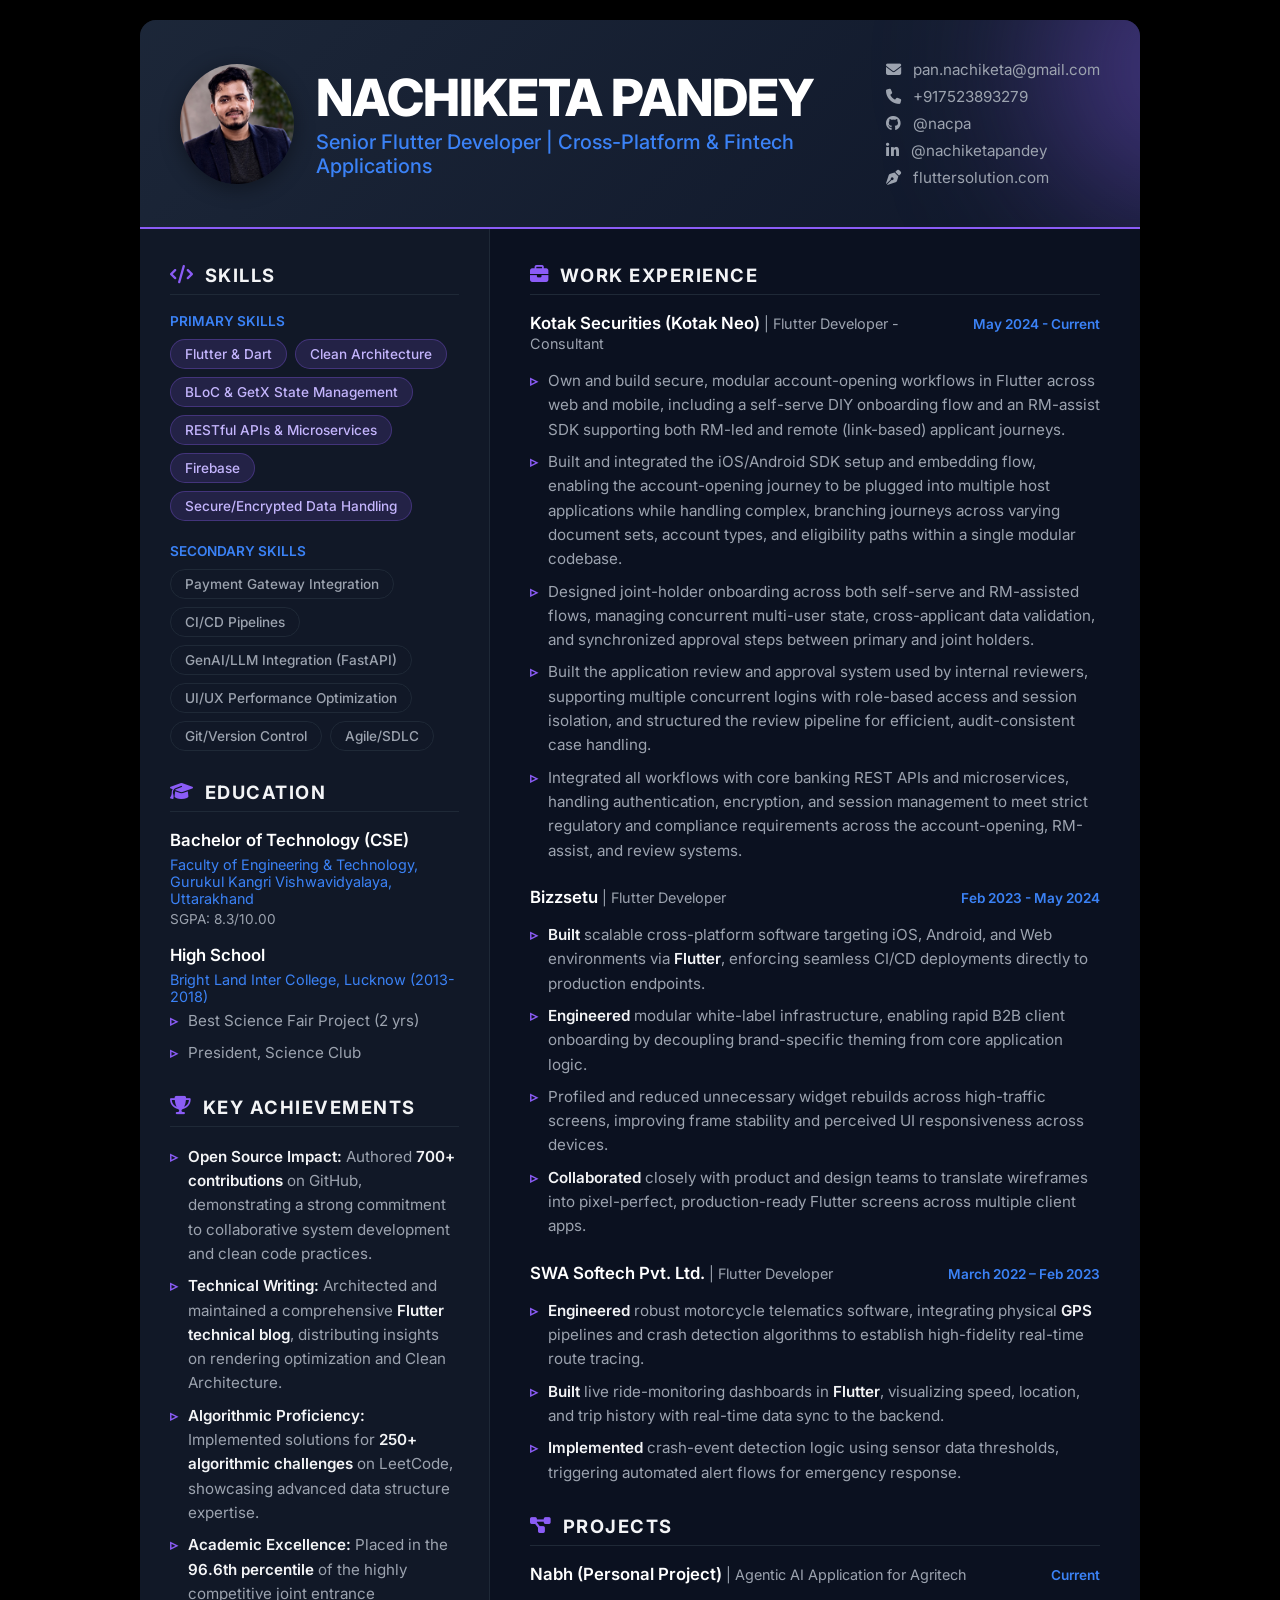
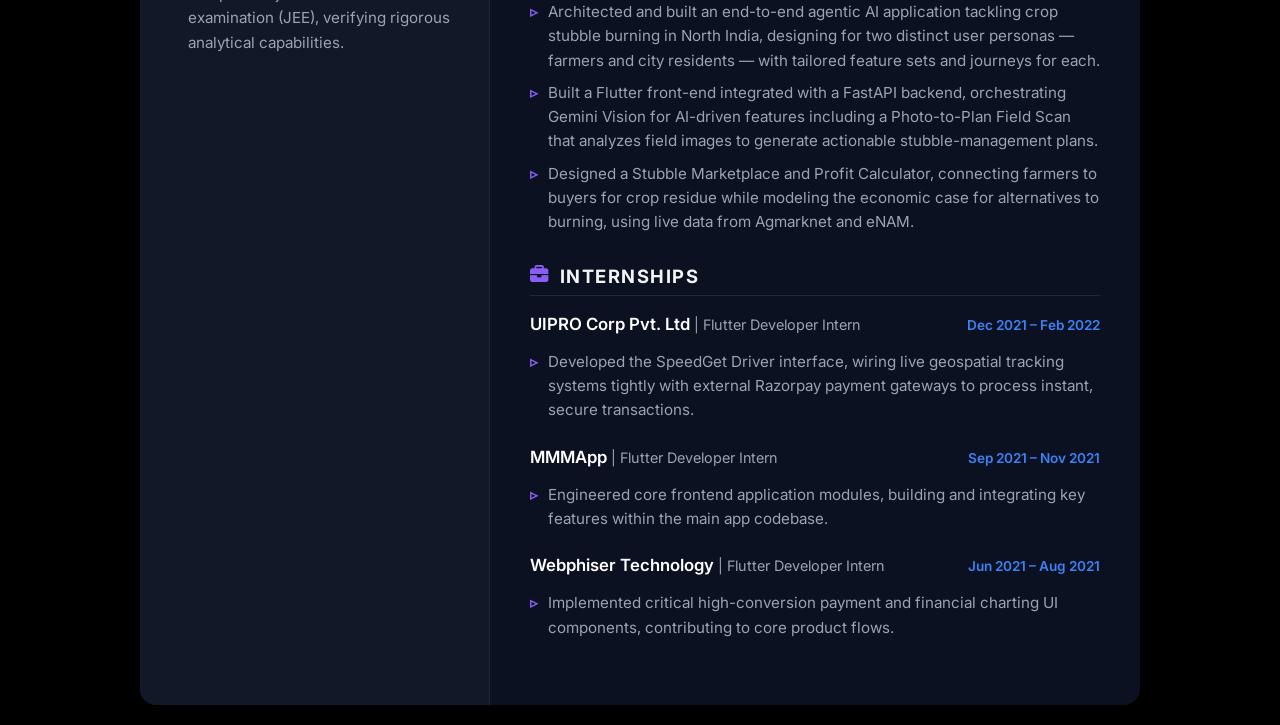
==== index.html @ b507add1 "Fix modal auto-minimize duration to full 20s" ====
<!DOCTYPE html>
<html lang="en">

<head>
    <meta charset="UTF-8" />
    <meta name="viewport" content="width=device-width, initial-scale=1.0" />
    <meta name="title" content="Nachiketa Pandey - Resume" />
    <meta name="description" content="Resume of Nachiketa Pandey, Senior Flutter Developer" />
    <meta name="keywords" content="nachiketa, nachiketa pandey, resume, flutter, senior flutter developer, cross-platform, fintech, developer" />
    <meta name="robots" content="index, follow" />
    <title>Nachiketa Pandey - Resume</title>
    <!-- Modern Fonts -->
    <link href="https://fonts.googleapis.com/css2?family=Inter:wght@300;400;500;600;700;800&display=swap"
        rel="stylesheet" />
    <link rel="stylesheet" href="https://cdnjs.cloudflare.com/ajax/libs/font-awesome/6.4.0/css/all.min.css" />
    <link href="./style.css?v=1.1" rel="stylesheet" />
</head>

<body>
    <div class="resume-container">
        <!-- Header -->
        <header>
            <div class="header-main-info">
                <img src="./profile.jpeg" alt="Nachiketa Pandey" class="profile-img" />
                <div class="header-name">
                    <h1>Nachiketa <span>Pandey</span></h1>
                    <p class="subtitle">Senior Flutter Developer | Cross-Platform & Fintech Applications</p>
                </div>
            </div>
            <div class="header-contact">
                <a href="mailto:pan.nachiketa@gmail.com"><i class="fas fa-envelope"></i> pan.nachiketa@gmail.com</a>
                <a href="callto:+917523893279"><i class="fas fa-phone"></i> +917523893279</a>
                <a href="https://github.com/nacpa" target="_blank"><i class="fab fa-github"></i> @nacpa</a>
                <a href="https://www.linkedin.com/in/nachiketapandey/" target="_blank"><i class="fab fa-linkedin-in"></i> @nachiketapandey</a>
                <a href="https://nacpa.github.io/resume/" class="print-only" target="_blank"><i class="fas fa-globe"></i> nacpa.github.io/resume</a>
                <a href="https://www.fluttersolution.com/" target="_blank"><i class="fas fa-pen-nib"></i> fluttersolution.com</a>
            </div>
        </header>

        <main>
            <!-- Summary (Print Only) -->
            <section class="summary print-only" id="summary">
                <h2>SUMMARY</h2>
                <p>Senior Flutter Developer with 4.5+ years building scalable, production-grade cross-platform applications for iOS, Android, and Web, with deep fintech domain experience across KYC/onboarding, payments, and secure account workflows. Strong in Clean Architecture, state management (BLoC/GetX), and REST/microservices integration. Additional full-stack capability with FastAPI/Python backends and LLM-powered feature development, used to independently architect and ship an end-to-end agentic AI application.</p>
            </section>

            <!-- Left Column -->
            <article class="column-left">
                <section class="skills">
                    <h2><i class="fas fa-code"></i> SKILLS</h2>
                    <div class="skill-category">
                        <h3>Primary Skills</h3>
                        <ul class="chips">
                            <li>Flutter & Dart</li>
                            <li>Clean Architecture</li>
                            <li>BLoC & GetX State Management</li>
                            <li>RESTful APIs & Microservices</li>
                            <li>Firebase</li>
                            <li>Secure/Encrypted Data Handling</li>
                        </ul>
                    </div>
                    <div class="skill-category">
                        <h3>Secondary Skills</h3>
                        <ul class="chips soft-chips">
                            <li>Payment Gateway Integration</li>
                            <li>CI/CD Pipelines</li>
                            <li>GenAI/LLM Integration (FastAPI)</li>
                            <li>UI/UX Performance Optimization</li>
                            <li>Git/Version Control</li>
                            <li>Agile/SDLC</li>
                        </ul>
                    </div>
                </section>

                <section class="education">
                    <h2><i class="fas fa-graduation-cap"></i> EDUCATION</h2>
                    <div class="edu-item">
                        <h3>Bachelor of Technology (CSE)</h3>
                        <p class="institute">Faculty of Engineering & Technology, Gurukul Kangri Vishwavidyalaya, Uttarakhand</p>
                        <p class="stats">SGPA: 8.3/10.00</p>
                    </div>
                    <div class="edu-item">
                        <h3>High School</h3>
                        <p class="institute">Bright Land Inter College, Lucknow (2013-2018)</p>
                        <ul class="bullet-list">
                            <li>Best Science Fair Project (2 yrs)</li>
                            <li>President, Science Club</li>
                        </ul>
                    </div>
                </section>

                <section class="achievements">
                    <h2><i class="fas fa-trophy"></i> KEY ACHIEVEMENTS</h2>
                    <ul class="bullet-list">
                        <li><b>Open Source Impact:</b> Authored <b>700+ contributions</b> on GitHub, demonstrating a strong commitment to collaborative system development and clean code practices.</li>
                        <li><b>Technical Writing:</b> Architected and maintained a comprehensive <b>Flutter technical blog</b>, distributing insights on rendering optimization and Clean Architecture.</li>
                        <li><b>Algorithmic Proficiency:</b> Implemented solutions for <b>250+ algorithmic challenges</b> on LeetCode, showcasing advanced data structure expertise.</li>
                        <li><b>Academic Excellence:</b> Placed in the <b>96.6th percentile</b> of the highly competitive joint entrance examination (JEE), verifying rigorous analytical capabilities.</li>
                    </ul>
                </section>
            </article>

            <!-- Right Column -->
            <article class="column-right">
                <section class="experience" id="work-experience">
                    <h2><i class="fas fa-briefcase"></i> WORK EXPERIENCE</h2>

                    <div class="job-item">
                        <div class="job-header">
                            <h3>Kotak Securities (Kotak Neo) <span>| Flutter Developer - Consultant</span></h3>
                            <span class="job-date">May 2024 - Current</span>
                        </div>
                        <ul class="bullet-list">
                            <li>Own and build secure, modular account-opening workflows in Flutter across web and mobile, including a self-serve DIY onboarding flow and an RM-assist SDK supporting both RM-led and remote (link-based) applicant journeys.</li>
                            <li>Built and integrated the iOS/Android SDK setup and embedding flow, enabling the account-opening journey to be plugged into multiple host applications while handling complex, branching journeys across varying document sets, account types, and eligibility paths within a single modular codebase.</li>
                            <li>Designed joint-holder onboarding across both self-serve and RM-assisted flows, managing concurrent multi-user state, cross-applicant data validation, and synchronized approval steps between primary and joint holders.</li>
                            <li>Built the application review and approval system used by internal reviewers, supporting multiple concurrent logins with role-based access and session isolation, and structured the review pipeline for efficient, audit-consistent case handling.</li>
                            <li>Integrated all workflows with core banking REST APIs and microservices, handling authentication, encryption, and session management to meet strict regulatory and compliance requirements across the account-opening, RM-assist, and review systems.</li>
                        </ul>
                    </div>

                    <div class="job-item">
                        <div class="job-header">
                            <h3>Bizzsetu <span>| Flutter Developer</span></h3>
                            <span class="job-date">Feb 2023 - May 2024</span>
                        </div>
                        <ul class="bullet-list">
                            <li><b>Built</b> scalable cross-platform software targeting iOS, Android, and Web environments via <b>Flutter</b>, enforcing seamless CI/CD deployments directly to production endpoints.</li>
                            <li><b>Engineered</b> modular white-label infrastructure, enabling rapid B2B client onboarding by decoupling brand-specific theming from core application logic.</li>
                            <li>Profiled and reduced unnecessary widget rebuilds across high-traffic screens, improving frame stability and perceived UI responsiveness across devices.</li>
                            <li><b>Collaborated</b> closely with product and design teams to translate wireframes into pixel-perfect, production-ready Flutter screens across multiple client apps.</li>
                        </ul>
                    </div>

                    <div class="job-item">
                        <div class="job-header">
                            <h3>SWA Softech Pvt. Ltd. <span>| Flutter Developer</span></h3>
                            <span class="job-date">March 2022 – Feb 2023</span>
                        </div>
                        <ul class="bullet-list">
                            <li><b>Engineered</b> robust motorcycle telematics software, integrating physical <b>GPS</b> pipelines and crash detection algorithms to establish high-fidelity real-time route tracing.</li>
                            <li><b>Built</b> live ride-monitoring dashboards in <b>Flutter</b>, visualizing speed, location, and trip history with real-time data sync to the backend.</li>
                            <li><b>Implemented</b> crash-event detection logic using sensor data thresholds, triggering automated alert flows for emergency response.</li>
                        </ul>
                    </div>
                </section>

                <section class="experience" id="projects">
                    <h2><i class="fas fa-project-diagram"></i> PROJECTS</h2>
                    <div class="job-item">
                        <div class="job-header">
                            <h3>Nabh (Personal Project) <span>| Agentic AI Application for Agritech</span></h3>
                            <span class="job-date">Current</span>
                        </div>
                        <ul class="bullet-list">
                            <li>Architected and built an end-to-end agentic AI application tackling crop stubble burning in North India, designing for two distinct user personas — farmers and city residents — with tailored feature sets and journeys for each.</li>
                            <li>Built a Flutter front-end integrated with a FastAPI backend, orchestrating Gemini Vision for AI-driven features including a Photo-to-Plan Field Scan that analyzes field images to generate actionable stubble-management plans.</li>
                            <li>Designed a Stubble Marketplace and Profit Calculator, connecting farmers to buyers for crop residue while modeling the economic case for alternatives to burning, using live data from Agmarknet and eNAM.</li>
                        </ul>
                    </div>
                </section>

                <section class="experience" id="internship">
                    <h2><i class="fas fa-briefcase"></i> INTERNSHIPS</h2>

                    <div class="job-item">
                        <div class="job-header">
                            <h3>UIPRO Corp Pvt. Ltd <span>| Flutter Developer Intern</span></h3>
                            <span class="job-date">Dec 2021 – Feb 2022</span>
                        </div>
                        <ul class="bullet-list">
                            <li>Developed the SpeedGet Driver interface, wiring live geospatial tracking systems tightly with external Razorpay payment gateways to process instant, secure transactions.</li>
                        </ul>
                    </div>

                    <div class="job-item">
                        <div class="job-header">
                            <h3>MMMApp <span>| Flutter Developer Intern</span></h3>
                            <span class="job-date">Sep 2021 – Nov 2021</span>
                        </div>
                        <ul class="bullet-list">
                            <li>Engineered core frontend application modules, building and integrating key features within the main app codebase.</li>
                        </ul>
                    </div>

                    <div class="job-item">
                        <div class="job-header">
                            <h3>Webphiser Technology <span>| Flutter Developer Intern</span></h3>
                            <span class="job-date">Jun 2021 – Aug 2021</span>
                        </div>
                        <ul class="bullet-list">
                            <li>Implemented critical high-conversion payment and financial charting UI components, contributing to core product flows.</li>
                        </ul>
                    </div>

                </section>
            </article>
        </main>
    <!-- Draggable Floating Action Widget -->
    <div class="fab-container print-only-hide" id="fabContainer">
        <div class="fab-header" id="fabHeader" title="Drag to move">
            <i class="fas fa-grip-vertical"></i>
            <span>Quick Contact & Actions</span>
            <button class="fab-toggle" id="fabToggle" aria-label="Toggle actions"><i class="fas fa-chevron-down"></i></button>
        </div>
        <div class="fab-options" id="fabOptions">
            <a href="javascript:window.print()" class="fab-btn" title="Download / Export PDF">
                <i class="fas fa-download"></i><span>Export PDF</span>
            </a>
            <a href="mailto:pan.nachiketa@gmail.com" class="fab-btn" title="Email">
                <i class="fas fa-envelope"></i><span>Email</span>
            </a>
            <a href="callto:+917523893279" class="fab-btn" title="Call">
                <i class="fas fa-phone"></i><span>Call</span>
            </a>
            <a href="https://www.linkedin.com/in/nachiketapandey/" target="_blank" class="fab-btn" title="LinkedIn">
                <i class="fab fa-linkedin-in"></i><span>LinkedIn</span>
            </a>
            <a href="https://www.fluttersolution.com/" target="_blank" class="fab-btn" title="Blog Site">
                <i class="fas fa-pen-nib"></i><span>Blog</span>
            </a>
        </div>
    </div>

    <!-- Exclusive Hire Deal Banner Modal -->
    <div class="hire-modal-overlay print-only-hide" id="hireModalOverlay">
        <div class="hire-modal-card">
            <button class="hire-modal-close" id="hireModalClose" aria-label="Close deal">&times;</button>
            <div class="hire-badge"><i class="fas fa-bolt"></i> EXCLUSIVE TALENT OFFER</div>
            <h2>Limited-Time Opportunity</h2>
            <p class="hire-subtitle">Looking for a Senior Flutter & Fintech Developer with 4.5+ years of proven delivery experience?</p>
            <div class="hire-highlights">
                <div class="highlight-item"><i class="fas fa-check-circle"></i> Complete End-to-End Ownership</div>
                <div class="highlight-item"><i class="fas fa-check-circle"></i> Clean Architecture & BLoC/GetX</div>
                <div class="highlight-item"><i class="fas fa-check-circle"></i> Full-Stack FastAPI & GenAI Capability</div>
            </div>
            <div class="hire-actions">
                <a href="mailto:pan.nachiketa@gmail.com?subject=Exclusive%20Role%20Discussion" class="hire-btn-primary"><i class="fas fa-paper-plane"></i> Schedule Discussion</a>
                <a href="callto:+917523893279" class="hire-btn-secondary"><i class="fas fa-phone-alt"></i> Direct Call</a>
            </div>
            <div class="hire-timer-bar" id="hireTimerBar">
                <span>Offer banner closing in <strong id="hireTimerCount">20</strong>s</span>
                <div class="timer-progress-track">
                    <div class="timer-progress-fill" id="timerProgressFill"></div>
                </div>
            </div>
        </div>
    </div>

    <!-- Top Left Minimized Pill Trigger -->
    <button class="hire-pill-trigger print-only-hide" id="hirePillTrigger">
        <i class="fas fa-bolt"></i>
        <span>Exclusive Offer</span>
    </button>

    <script>
        const fabContainer = document.getElementById('fabContainer');
        const fabHeader = document.getElementById('fabHeader');
        const fabToggle = document.getElementById('fabToggle');
        const fabOptions = document.getElementById('fabOptions');

        const hireModalOverlay = document.getElementById('hireModalOverlay');
        const hireModalClose = document.getElementById('hireModalClose');
        const hireTimerCount = document.getElementById('hireTimerCount');
        const timerProgressFill = document.getElementById('timerProgressFill');
        const hireTimerBar = document.getElementById('hireTimerBar');
        const hirePillTrigger = document.getElementById('hirePillTrigger');

        let isTimerFinished = false;

        // 1. Show FAB popup after 3 seconds delay
        window.addEventListener('DOMContentLoaded', () => {
            setTimeout(() => {
                if (fabContainer) {
                    fabContainer.classList.add('visible');
                }
            }, 3000);

            // 2. Show Exclusive Hire Deal Banner after 10 seconds delay
            setTimeout(() => {
                if (hireModalOverlay) {
                    hireModalOverlay.classList.add('visible');

                    // Start 20-second countdown & progress bar fill
                    let remainingSeconds = 20;
                    if (timerProgressFill) {
                        timerProgressFill.style.transition = 'width 20s linear';
                        timerProgressFill.style.width = '0%';
                    }

                    const countdownInterval = setInterval(() => {
                        remainingSeconds -= 1;
                        if (hireTimerCount && remainingSeconds >= 0) {
                            hireTimerCount.textContent = remainingSeconds;
                        }
                    }, 1000);

                    // Auto minimize after 20 seconds
                    setTimeout(() => {
                        clearInterval(countdownInterval);
                        minimizeHireModal();
                    }, 20000);
                }
            }, 10000);
        });

        function minimizeHireModal() {
            isTimerFinished = true;
            if (hireModalOverlay) {
                hireModalOverlay.classList.remove('visible');
            }
            if (hirePillTrigger) {
                hirePillTrigger.classList.add('visible');
            }
        }

        function reopenHireModal() {
            if (hireModalOverlay) {
                // Hide timer bar when reopened
                if (isTimerFinished && hireTimerBar) {
                    hireTimerBar.style.display = 'none';
                }
                hireModalOverlay.classList.add('visible');
            }
        }

        if (hireModalClose) {
            hireModalClose.addEventListener('click', minimizeHireModal);
        }

        if (hirePillTrigger) {
            hirePillTrigger.addEventListener('click', reopenHireModal);
        }

        // Toggle visibility menu
        if (fabToggle && fabOptions) {
            fabToggle.addEventListener('click', (e) => {
                e.stopPropagation();
                fabOptions.classList.toggle('collapsed');
                fabToggle.classList.toggle('collapsed');
            });
        }

        // Drag and Drop functionality
        if (fabContainer && fabHeader) {
            let isDragging = false;
            let currentX, currentY, initialX, initialY;
            let xOffset = 0, yOffset = 0;

            fabHeader.addEventListener('mousedown', dragStart);
            document.addEventListener('mousemove', drag);
            document.addEventListener('mouseup', dragEnd);

            fabHeader.addEventListener('touchstart', dragStart, { passive: false });
            document.addEventListener('touchmove', drag, { passive: false });
            document.addEventListener('touchend', dragEnd);

            function dragStart(e) {
                if (e.type === 'touchstart') {
                    initialX = e.touches[0].clientX - xOffset;
                    initialY = e.touches[0].clientY - yOffset;
                } else {
                    initialX = e.clientX - xOffset;
                    initialY = e.clientY - yOffset;
                }
                if (e.target === fabHeader || fabHeader.contains(e.target)) {
                    isDragging = true;
                }
            }

            function drag(e) {
                if (isDragging) {
                    e.preventDefault();
                    if (e.type === 'touchmove') {
                        currentX = e.touches[0].clientX - initialX;
                        currentY = e.touches[0].clientY - initialY;
                    } else {
                        currentX = e.clientX - initialX;
                        currentY = e.clientY - initialY;
                    }
                    xOffset = currentX;
                    yOffset = currentY;
                    setTranslate(currentX, currentY, fabContainer);
                }
            }

            function setTranslate(xPos, yPos, el) {
                el.style.transform = `translate3d(${xPos}px, ${yPos}px, 0)`;
            }

            function dragEnd() {
                initialX = currentX;
                initialY = currentY;
                isDragging = false;
            }
        }
    </script>
</body>

</html>
---- style.css ----
@import url('https://fonts.googleapis.com/css2?family=Inter:wght@300;400;500;600;700&display=swap');

:root {
  --bg-color: #0b1120;
  --panel-bg: #111827;
  --text-main: #f3f4f6;
  --text-muted: #9ca3af;
  --accent: #8b5cf6;
  --accent-glow: rgba(139, 92, 246, 0.4);
  --accent-secondary: #3b82f6;
  --border-color: #1f2937;
}

* {
  box-sizing: border-box;
  margin: 0;
  padding: 0;
}

body {
  font-family: 'Inter', sans-serif;
  background-color: #000;
  color: var(--text-main);
  display: flex;
  justify-content: center;
  padding: 20px;
  min-height: 100vh;
}

.resume-container {
  width: 100%;
  max-width: 1000px;
  background-color: var(--bg-color);
  box-shadow: 0 10px 50px rgba(0,0,0,0.8);
  border-radius: 16px;
  overflow: hidden;
  display: flex;
  flex-direction: column;
}

/* Header */
header {
  display: flex;
  justify-content: space-between;
  align-items: center;
  padding: 40px;
  background: linear-gradient(135deg, rgba(30,41,59,0.9), rgba(15,23,42,1));
  border-bottom: 2px solid var(--accent);
  position: relative;
  overflow: hidden;
}

header::before {
  content: '';
  position: absolute;
  top: -50%; right: -20%;
  width: 300px; height: 300px;
  background: var(--accent-glow);
  filter: blur(80px);
  border-radius: 50%;
  pointer-events: none;
}

.header-main-info {
  display: flex;
  align-items: center;
  gap: 22px;
  z-index: 10;
}

.profile-img {
  width: 120px;
  height: 120px;
  border-radius: 50%;
  object-fit: cover;
  border: none;
  box-shadow: 0 4px 20px rgba(0, 0, 0, 0.4);
}

.header-name h1 {
  font-size: 3.2rem;
  font-weight: 800;
  letter-spacing: -1px;
  color: #fff;
  line-height: 1.1;
  text-transform: uppercase;
}

.header-name h1 span {
  color: #fff;
}

.header-name .subtitle {
  font-size: 1.25rem;
  color: var(--accent-secondary);
  margin-top: 5px;
  font-weight: 500;
}

.header-contact {
  display: flex;
  flex-direction: column;
  gap: 8px;
  font-size: 0.95rem;
  z-index: 10;
}

.header-contact a {
  color: var(--text-muted);
  text-decoration: none;
  display: flex;
  align-items: center;
  gap: 12px;
  transition: color 0.3s, transform 0.3s;
}

.header-contact a:hover {
  color: var(--accent);
  transform: translateX(-4px);
}

/* Main Content area */
main {
  display: grid;
  grid-template-columns: 35% 65%;
  flex: 1;
}

.column-left {
  background-color: var(--panel-bg);
  padding: 35px 30px;
  border-right: 1px solid var(--border-color);
}

.column-right {
  padding: 35px 40px;
}

section {
  margin-bottom: 30px;
}



section h2 {
  font-size: 1.15rem;
  font-weight: 700;
  color: var(--text-main);
  text-transform: uppercase;
  letter-spacing: 1.5px;
  margin-bottom: 18px;
  display: flex;
  align-items: center;
  gap: 10px;
  border-bottom: 1px solid var(--border-color);
  padding-bottom: 8px;
}

section h2 i {
  color: var(--accent);
}

h3 {
  font-size: 1.05rem;
  color: #fff;
  font-weight: 600;
  margin-bottom: 6px;
}

/* Skills */
.skill-category {
  margin-bottom: 22px;
}

.skill-category h3 {
  color: var(--accent-secondary);
  font-size: 0.85rem;
  text-transform: uppercase;
  margin-bottom: 10px;
}

.chips {
  display: flex;
  flex-wrap: wrap;
  gap: 8px;
  list-style: none;
}

.chips li, .chips span {
  background: rgba(139, 92, 246, 0.15);
  color: #c4b5fd;
  border: 1px solid rgba(139, 92, 246, 0.3);
  padding: 6px 14px;
  border-radius: 20px;
  font-size: 0.85rem;
  font-weight: 500;
  transition: all 0.2s ease;
}

.chips li:hover, .chips span:hover {
  background: rgba(139, 92, 246, 0.35);
  transform: translateY(-2px);
  box-shadow: 0 4px 10px rgba(139, 92, 246, 0.2);
}

.soft-chips li, .soft-chips span {
  background: transparent;
  color: var(--text-muted);
  border: 1px solid var(--border-color);
}

.soft-chips li:hover, .soft-chips span:hover {
  background: var(--border-color);
  transform: translateY(-2px);
  box-shadow: none;
}

/* Education */
.edu-item {
  margin-bottom: 18px;
}

.edu-item .institute {
  color: var(--accent-secondary);
  font-size: 0.9rem;
  margin-bottom: 4px;
}

.edu-item .stats {
  font-size: 0.85rem;
  color: var(--text-muted);
}

/* Lists */
.bullet-list {
  list-style: none;
}
.bullet-list li {
  position: relative;
  padding-left: 18px;
  font-size: 0.95rem;
  color: var(--text-muted);
  line-height: 1.6;
  margin-bottom: 8px;
}
.bullet-list li::before {
  content: "▹";
  position: absolute;
  left: 0;
  color: var(--accent);
  font-weight: bold;
}
.bullet-list li b {
  color: var(--text-main);
  font-weight: 600;
}

/* Experience / Projects */
.job-item {
  margin-bottom: 24px;
}

.job-header {
  display: flex;
  justify-content: space-between;
  align-items: baseline;
  margin-bottom: 10px;
}

.job-header h3 span {
  color: var(--text-muted);
  font-weight: 400;
  font-size: 0.9rem;
}

.job-date {
  font-size: 0.85rem;
  color: var(--accent-secondary);
  font-weight: 600;
  white-space: nowrap;
}

.minor-text {
  font-size: 0.9rem;
  color: var(--text-muted);
  line-height: 1.5;
}

/* Animations */
@keyframes fadeInUp {
  from { opacity: 0; transform: translateY(15px); }
  to { opacity: 1; transform: translateY(0); }
}

.job-item, .edu-item, .skill-category {
  animation: fadeInUp 0.6s ease-out both;
}

.job-item:nth-child(2) { animation-delay: 0.1s; }
.job-item:nth-child(3) { animation-delay: 0.2s; }
.job-item:nth-child(4) { animation-delay: 0.3s; }
.job-item:nth-child(5) { animation-delay: 0.4s; }

/* Utilities */
.print-only {
  display: none !important;
}

/* Print styling for ATS compatibility */
@media print {
  @page {
    margin: 0.5cm 1.2cm 1.2cm 1.2cm;
    size: A4;
  }
  
  :root {
    --bg-color: #ffffff;
    --panel-bg: #ffffff; 
    --text-main: #000000;
    --text-muted: #000000;
    --accent: #000000;
    --accent-glow: transparent;
    --accent-secondary: #000000;
    --border-color: #000000;
  }

  html, body {
    -webkit-print-color-adjust: exact !important;
    print-color-adjust: exact !important;
    font-family: Arial, Helvetica, sans-serif !important;
    font-size: 9.5px;
    background: #ffffff !important;
    color: #000000 !important;
    line-height: 1.4;
  }
  
  body {
    padding: 0;
    margin: 0;
    display: block;
    animation: none !important;
  }

  .resume-container {
    box-shadow: none;
    max-width: none;
    width: 100%;
    margin: 0;
    border-radius: 0;
  }

  .print-only {
    display: block !important;
  }

  main {
    display: flex;
    flex-direction: column;
  }

  .column-left, .column-right {
    display: contents; /* Flattens layout into single column for ATS */
  }

  /* Single column precise ATS reading order */
  #summary         { order: 1; }
  .skills          { order: 2; }
  #work-experience { order: 3; }
  #projects        { order: 4; }
  #internship      { order: 5; }
  .education       { order: 6; }
  .achievements    { order: 7; }

  /* Format page breaks inside for better PDF reading */
  .job-item, .edu-item, .skill-category {
    page-break-inside: avoid;
    break-inside: avoid;
  }

  /* Soft header for print */
  header {
    background: #ffffff !important;
    border-bottom: 2px solid #000000;
    padding: 0 0 10px 0;
    display: flex;
    flex-direction: column;
    align-items: center;
    text-align: center;
  }

  header::before, .profile-img {
    display: none !important; /* Hide glow & avatar for ATS print export */
  }

  .header-name { margin-bottom: 2px; }
  
  .header-contact {
    display: flex;
    flex-direction: row;
    flex-wrap: wrap;
    justify-content: center;
    gap: 5px;
  }

  .fas, .fab { display: none !important; }

  .header-contact a[href^="mailto:"]::before { content: "Email: "; font-weight: bold; }
  .header-contact a[href^="callto:"]::before { content: "Phone: "; font-weight: bold; }
  .header-contact a[href*="linkedin.com"]::before { content: "LinkedIn: "; font-weight: bold; }
  .header-contact a[href*="github.com/nacpa"]::before { content: "GitHub: "; font-weight: bold; }
  .header-contact a[href*="nacpa.github.io"]::before { content: "Web Resume: "; font-weight: bold; }
  .header-contact a[href*="fluttersolution"]::before { content: "Blog: "; font-weight: bold; }

  .header-name h1, .header-name h1 span { 
    color: var(--text-main) !important;
    font-size: 1.6rem !important;
    letter-spacing: 4px;
  }

  .header-name .subtitle {
    color: var(--accent-secondary) !important;
    font-size: 0.85rem !important;
    margin-top: 1px;
  }

  h2, h3 {
    color: var(--text-main) !important;
    margin-bottom: 1px !important;
  }
  
  p, span, li {
    color: var(--text-muted) !important;
  }
  
  i {
    color: var(--accent) !important;
  }

  /* Convert chips to plain comma-separated text */
  .chips {
    display: block;
    margin-bottom: 6px;
  }
  
  .chips li, .chips span {
    display: inline;
    border: none !important;
    background: transparent !important;
    padding: 0;
    font-size: 0.85rem;
    color: #000000 !important;
    margin: 0;
    box-shadow: none !important;
    transform: none !important;
  }

  .chips li::after {
    content: ", ";
  }
  .chips li:last-child::after {
    content: "";
  }

  .bullet-list {
    padding-left: 0;
    margin-left: 10px;
  }

  .bullet-list li {
    position: relative;
    padding-left: 12px;
    margin-left: 0;
  }

  .bullet-list li::before {
    content: "•" !important;
    color: #000000;
    position: absolute;
    left: 0;
    top: 0;
    line-height: inherit;
  }

  .column-left section, .column-right section { 
    margin-bottom: 5px; 
  }

  section {
    margin-bottom: 5px;
  }

  section h2 { 
    font-size: 1.0rem;
    border-bottom: 1.2px solid #000000; 
    padding-bottom: 1px;
    margin-bottom: 3.5px;
    margin-top: 5px;
  }

  .skill-category { margin-bottom: 3.5px; }
  .skill-category h3 { font-size: 0.87rem; margin-bottom: 2px; }

  .job-header {
    display: block;
    margin-bottom: 1px;
  }

  .job-header h3 {
    display: inline;
    font-size: 0.97rem;
    margin-bottom: 0;
  }

  .job-date {
    display: inline;
    font-size: 0.86rem;
    font-weight: bold;
    margin-left: 6px;
    color: #000000 !important;
  }

  h3 { font-size: 0.97rem; margin-bottom: 0; }
  .bullet-list li { margin-bottom: 2.2px; font-size: 0.91rem; line-height: 1.42; }
  .bullet-list li::before { top: 0; }
  .job-date { font-weight: bold; font-size: 0.86rem; }
  .minor-text { font-size: 0.90rem; line-height: 1.40; }
  .edu-item .institute { font-size: 0.88rem; }
  .edu-item .stats { font-size: 0.86rem; }
  .job-item { margin-bottom: 6px; }
  .edu-item { margin-bottom: 4px; }

  .fab-container, .hire-modal-overlay, .hire-pill-trigger, .print-only-hide {
    display: none !important;
  }
}

/* Draggable Floating Action Widget */
.fab-container {
  position: fixed !important;
  bottom: 30px !important;
  right: 30px !important;
  display: flex;
  flex-direction: column;
  background: var(--panel-bg);
  border: 1px solid var(--accent);
  border-radius: 14px;
  box-shadow: 0 10px 30px rgba(0, 0, 0, 0.7), 0 0 15px var(--accent-glow);
  z-index: 99999 !important;
  overflow: hidden;
  touch-action: none;
  user-select: none;
  min-width: 210px;
  opacity: 0;
  visibility: hidden;
  transform: translateY(30px) scale(0.9);
  transition: opacity 0.5s cubic-bezier(0.175, 0.885, 0.32, 1.275), 
              visibility 0.5s cubic-bezier(0.175, 0.885, 0.32, 1.275), 
              transform 0.5s cubic-bezier(0.175, 0.885, 0.32, 1.275);
}

.fab-container.visible {
  opacity: 1;
  visibility: visible;
  transform: translateY(0) scale(1);
}

.fab-header {
  display: flex;
  align-items: center;
  gap: 10px;
  padding: 10px 14px;
  background: linear-gradient(135deg, rgba(139, 92, 246, 0.25), rgba(59, 130, 246, 0.25));
  border-bottom: 1px solid var(--border-color);
  cursor: grab;
  color: var(--text-main);
  font-size: 0.85rem;
  font-weight: 600;
}

.fab-header:active {
  cursor: grabbing;
}

.fab-header i.fa-grip-vertical {
  color: var(--accent);
}

.fab-toggle {
  margin-left: auto;
  background: transparent;
  border: none;
  color: var(--text-muted);
  font-size: 0.9rem;
  cursor: pointer;
  transition: transform 0.3s ease;
}

.fab-toggle.collapsed {
  transform: rotate(-90deg);
}

.fab-options {
  display: flex;
  flex-direction: column;
  padding: 8px;
  gap: 6px;
  max-height: 300px;
  transition: max-height 0.3s ease, opacity 0.3s ease, padding 0.3s ease;
  overflow: hidden;
}

.fab-options.collapsed {
  max-height: 0;
  opacity: 0;
  padding: 0 8px;
}

.fab-btn {
  display: flex;
  align-items: center;
  gap: 10px;
  background: rgba(31, 41, 55, 0.5);
  color: var(--text-main);
  border: 1px solid var(--border-color);
  padding: 8px 12px;
  border-radius: 8px;
  text-decoration: none;
  font-size: 0.85rem;
  font-weight: 500;
  transition: all 0.2s ease;
}

.fab-btn i {
  color: var(--accent);
  font-size: 0.95rem;
  width: 18px;
  text-align: center;
}

.fab-btn:hover {
  background: var(--accent);
  color: #fff;
  border-color: var(--accent);
}

.fab-btn:hover i {
  color: #fff;
}

/* Exclusive Hire Deal Center Modal Banner */
.hire-modal-overlay {
  position: fixed !important;
  top: 0;
  left: 0;
  width: 100vw;
  height: 100vh;
  background: rgba(0, 0, 0, 0.75);
  backdrop-filter: blur(8px);
  display: flex;
  align-items: center;
  justify-content: center;
  z-index: 999999 !important;
  opacity: 0;
  visibility: hidden;
  transition: opacity 0.5s ease, visibility 0.5s ease;
  padding: 20px;
}

.hire-modal-overlay.visible {
  opacity: 1;
  visibility: visible;
}

.hire-modal-card {
  position: relative;
  background: linear-gradient(135deg, #111827, #0b1120);
  border: 2px solid var(--accent);
  box-shadow: 0 0 50px rgba(139, 92, 246, 0.4), 0 20px 40px rgba(0, 0, 0, 0.8);
  border-radius: 20px;
  padding: 32px 28px 24px 28px;
  max-width: 480px;
  width: 100%;
  text-align: center;
  transform-origin: top left;
  transform: scale(0.1) translate(-250%, -250%);
  opacity: 0;
  transition: transform 0.55s cubic-bezier(0.4, 0, 0.2, 1), opacity 0.55s ease;
}

.hire-modal-overlay.visible .hire-modal-card {
  transform: scale(1) translate(0, 0);
  opacity: 1;
}

.hire-modal-close {
  position: absolute;
  top: 14px;
  right: 18px;
  background: transparent;
  border: none;
  color: var(--text-muted);
  font-size: 1.5rem;
  cursor: pointer;
  line-height: 1;
  transition: color 0.2s ease;
}

.hire-modal-close:hover {
  color: #fff;
}

.hire-badge {
  display: inline-flex;
  align-items: center;
  gap: 6px;
  background: rgba(139, 92, 246, 0.2);
  color: #c4b5fd;
  border: 1px solid var(--accent);
  padding: 6px 14px;
  border-radius: 20px;
  font-size: 0.78rem;
  font-weight: 700;
  letter-spacing: 1px;
  margin-bottom: 14px;
}

.hire-modal-card h2 {
  font-size: 1.6rem;
  font-weight: 800;
  color: #fff;
  margin-bottom: 8px;
}

.hire-subtitle {
  font-size: 0.95rem;
  color: var(--text-muted);
  line-height: 1.5;
  margin-bottom: 18px;
}

.hire-highlights {
  display: flex;
  flex-direction: column;
  gap: 8px;
  margin-bottom: 22px;
  text-align: left;
  background: rgba(31, 41, 55, 0.5);
  padding: 14px 16px;
  border-radius: 12px;
  border: 1px solid var(--border-color);
}

.highlight-item {
  font-size: 0.88rem;
  color: var(--text-main);
  display: flex;
  align-items: center;
  gap: 10px;
}

.highlight-item i {
  color: #34d399;
}

.hire-actions {
  display: flex;
  gap: 12px;
  margin-bottom: 18px;
}

.hire-btn-primary, .hire-btn-secondary {
  flex: 1;
  display: inline-flex;
  align-items: center;
  justify-content: center;
  gap: 8px;
  padding: 12px 16px;
  border-radius: 10px;
  font-weight: 600;
  font-size: 0.9rem;
  text-decoration: none;
  transition: all 0.2s ease;
}

.hire-btn-primary {
  background: linear-gradient(135deg, var(--accent), var(--accent-secondary));
  color: #fff;
  box-shadow: 0 4px 15px rgba(139, 92, 246, 0.4);
}

.hire-btn-primary:hover {
  transform: translateY(-2px);
  box-shadow: 0 6px 20px rgba(139, 92, 246, 0.6);
}

.hire-btn-secondary {
  background: transparent;
  color: var(--text-main);
  border: 1px solid var(--border-color);
}

.hire-btn-secondary:hover {
  background: var(--border-color);
  color: #fff;
}

.hire-timer-bar {
  font-size: 0.8rem;
  color: var(--text-muted);
  display: flex;
  flex-direction: column;
  gap: 6px;
}

.hire-timer-bar strong {
  color: var(--accent-secondary);
}

.timer-progress-track {
  width: 100%;
  height: 4px;
  background: rgba(255, 255, 255, 0.1);
  border-radius: 2px;
  overflow: hidden;
}

.timer-progress-fill {
  width: 100%;
  height: 100%;
  background: linear-gradient(90deg, var(--accent), var(--accent-secondary));
}

/* Top-Left Minimized Pill Trigger */
.hire-pill-trigger {
  position: fixed !important;
  top: 24px !important;
  left: 24px !important;
  z-index: 999999 !important;
  background: linear-gradient(135deg, var(--panel-bg), #1e293b);
  border: 1px solid var(--accent);
  color: var(--text-main);
  padding: 8px 16px;
  border-radius: 25px;
  font-size: 0.82rem;
  font-weight: 600;
  cursor: pointer;
  display: flex;
  align-items: center;
  gap: 8px;
  box-shadow: 0 4px 20px rgba(139, 92, 246, 0.4);
  opacity: 0;
  visibility: hidden;
  transform: translateY(-15px);
  transition: all 0.3s cubic-bezier(0.175, 0.885, 0.32, 1.275);
}

.hire-pill-trigger.visible {
  opacity: 1;
  visibility: visible;
  transform: translateY(0);
}

.hire-pill-trigger i {
  color: #f59e0b;
}

.hire-pill-trigger:hover {
  background: var(--accent);
  color: #fff;
  transform: translateY(-2px);
  box-shadow: 0 6px 25px rgba(139, 92, 246, 0.6);
}

.hire-pill-trigger:hover i {
  color: #fff;
}

/* Responsive adjustment for small screens */
@media screen and (max-width: 768px) {
  body {
    padding: 15px; /* Reduced outer padding for more content space */
  }
  .resume-container {
    border-radius: 12px;
  }
  main {
    display: flex;
    flex-direction: column;
  }
  .column-left {
    border-right: none;
    border-bottom: 1px solid var(--border-color);
    padding: 30px 20px;
  }
  .column-right {
    padding: 30px 20px;
  }
  header {
    flex-direction: column;
    text-align: center;
    gap: 15px;
    padding: 35px 20px;
  }
  .header-main-info {
    flex-direction: column;
    text-align: center;
    gap: 12px;
  }
  .header-name h1 { font-size: 2.3rem; }
  .header-name .subtitle { font-size: 1.1rem; }
  .header-contact { 
    align-items: center; 
    justify-content: center; 
    flex-direction: row; 
    flex-wrap: wrap; 
    gap: 15px;
    margin-top: 10px;
  }
  .fab-container {
    bottom: 20px;
    right: 20px;
  }
}
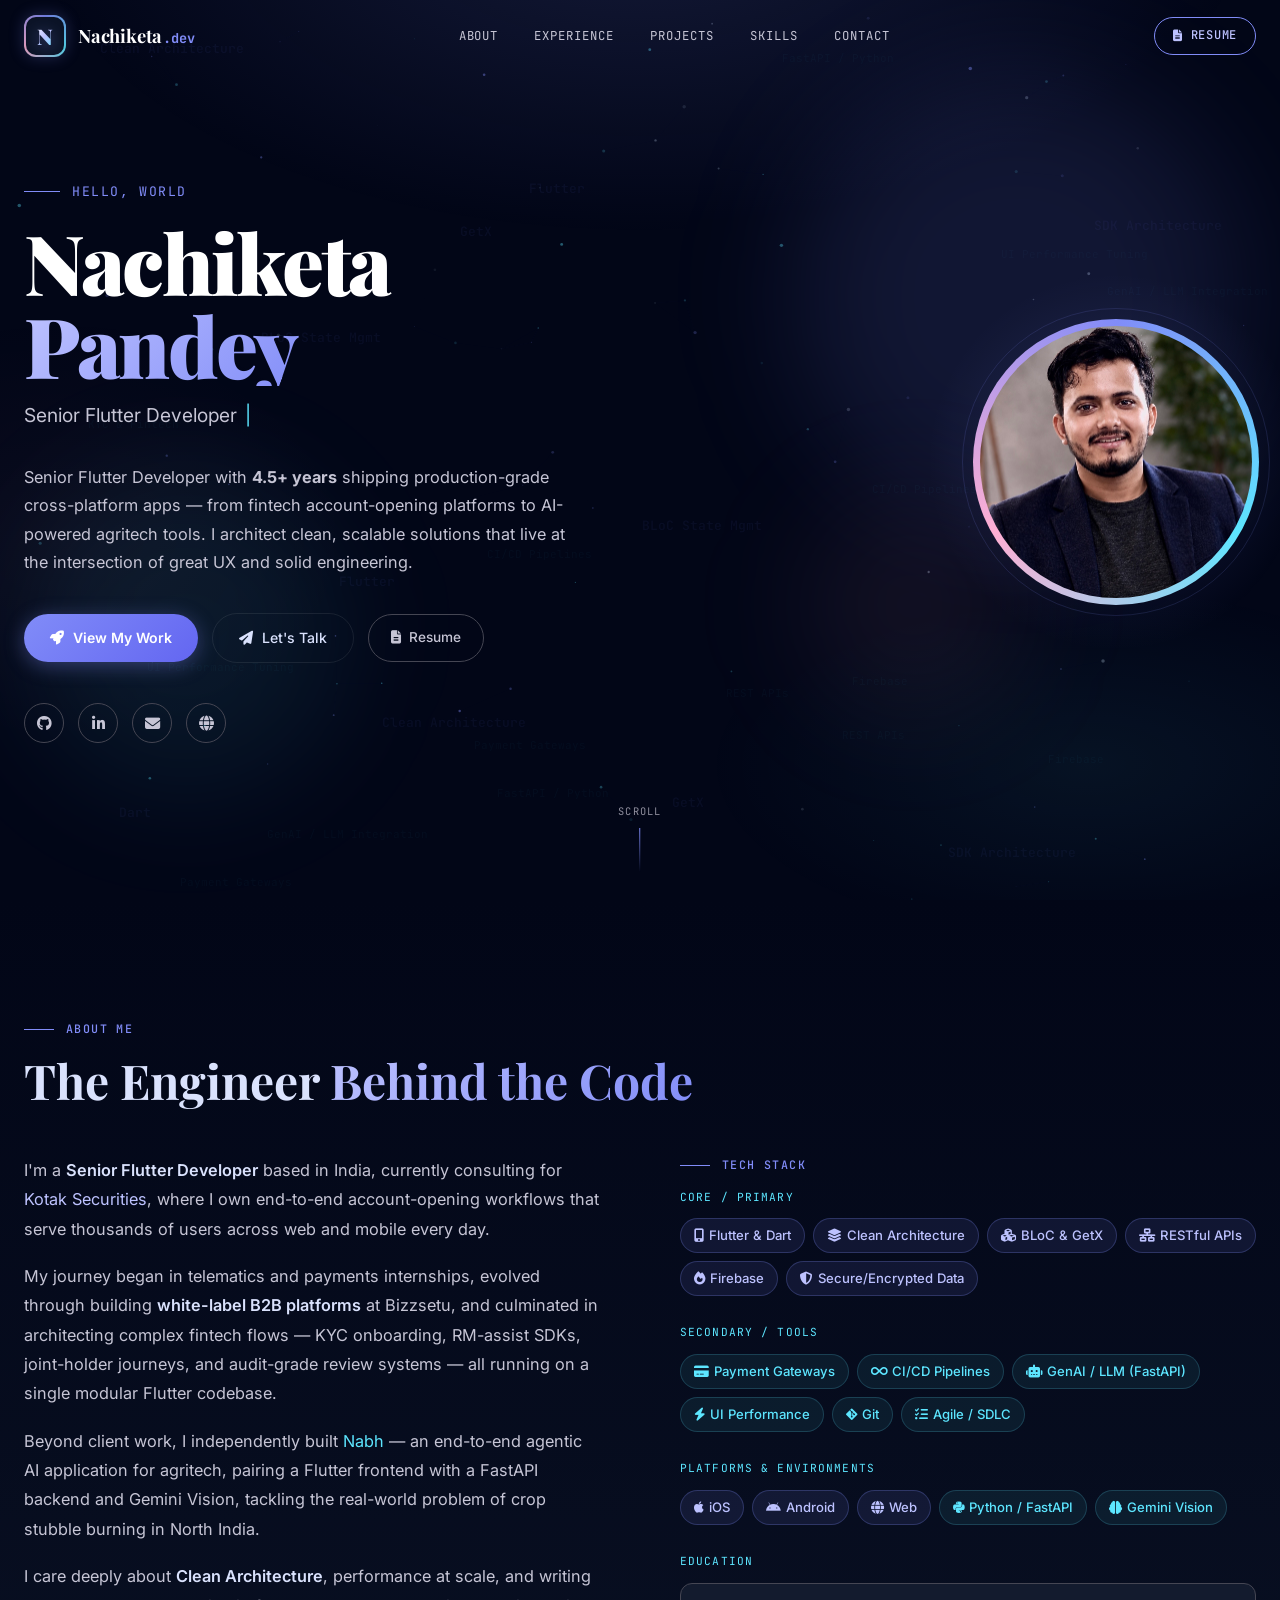
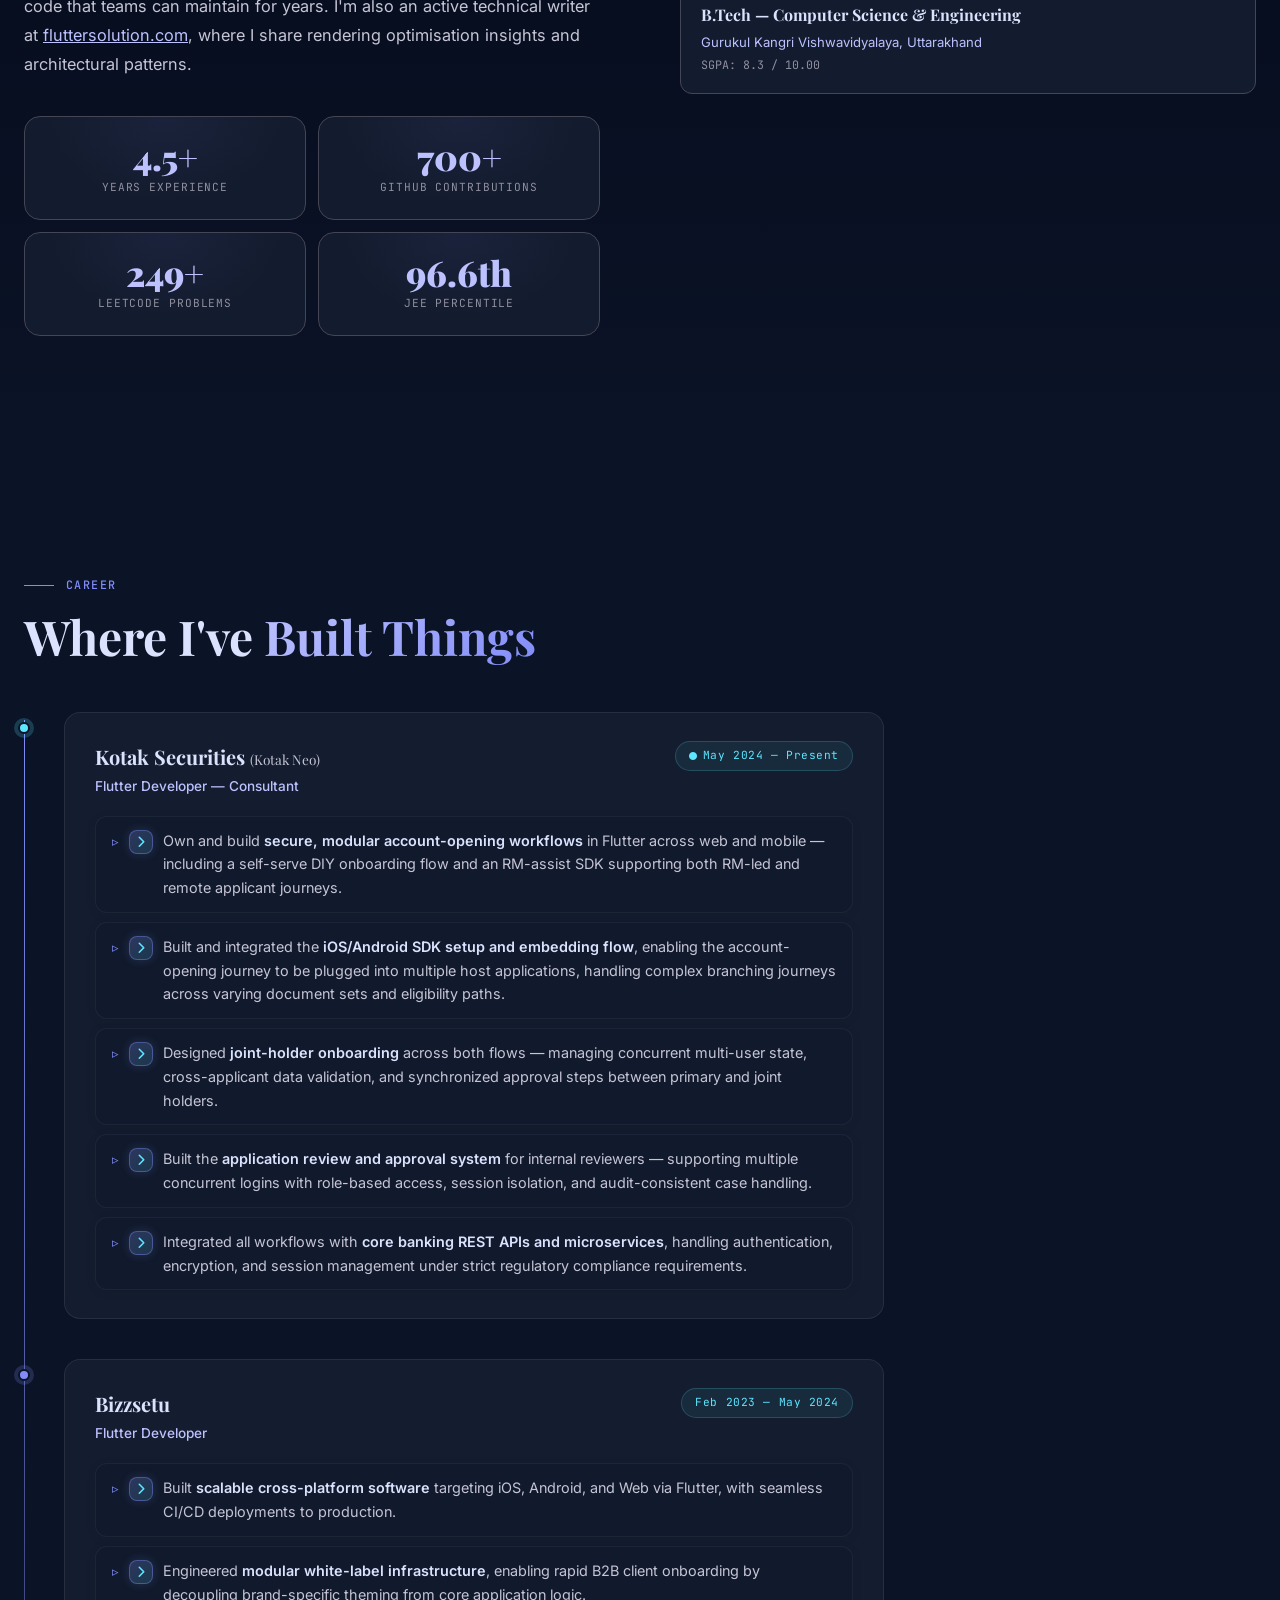
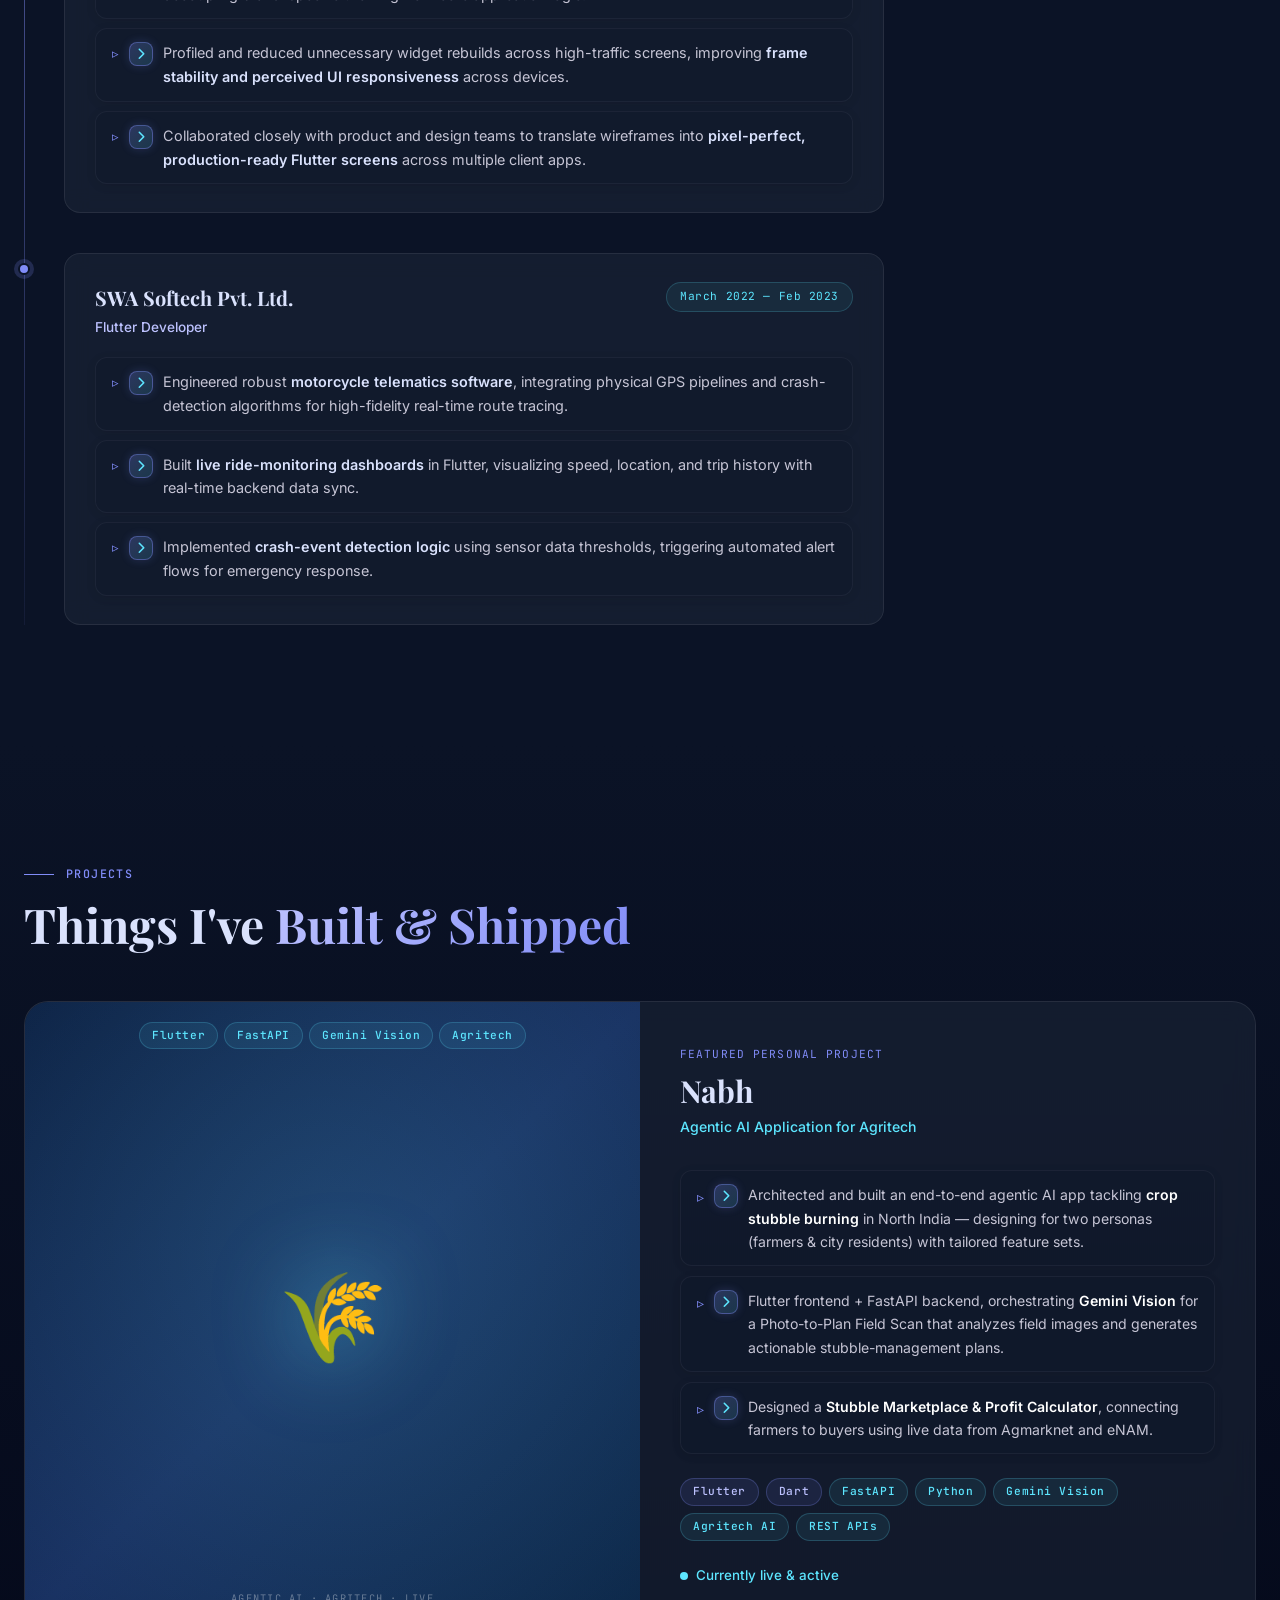
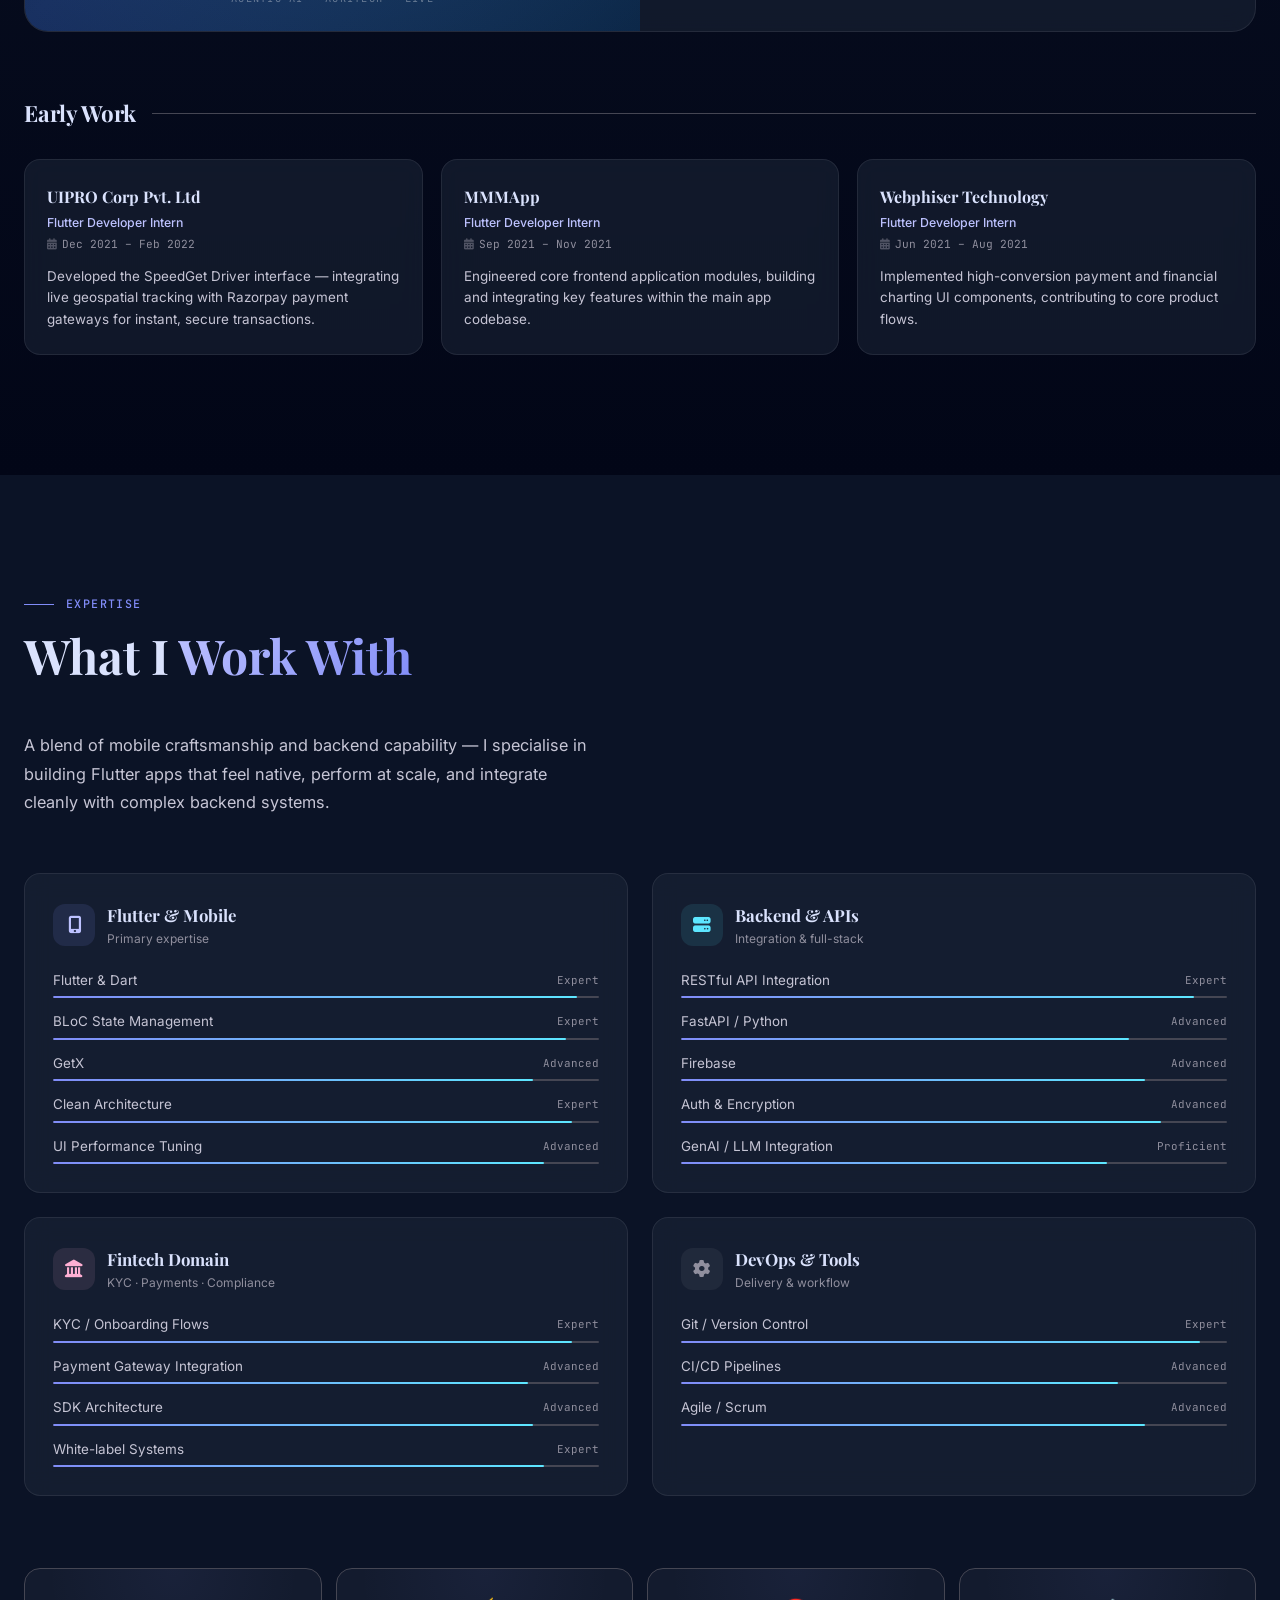
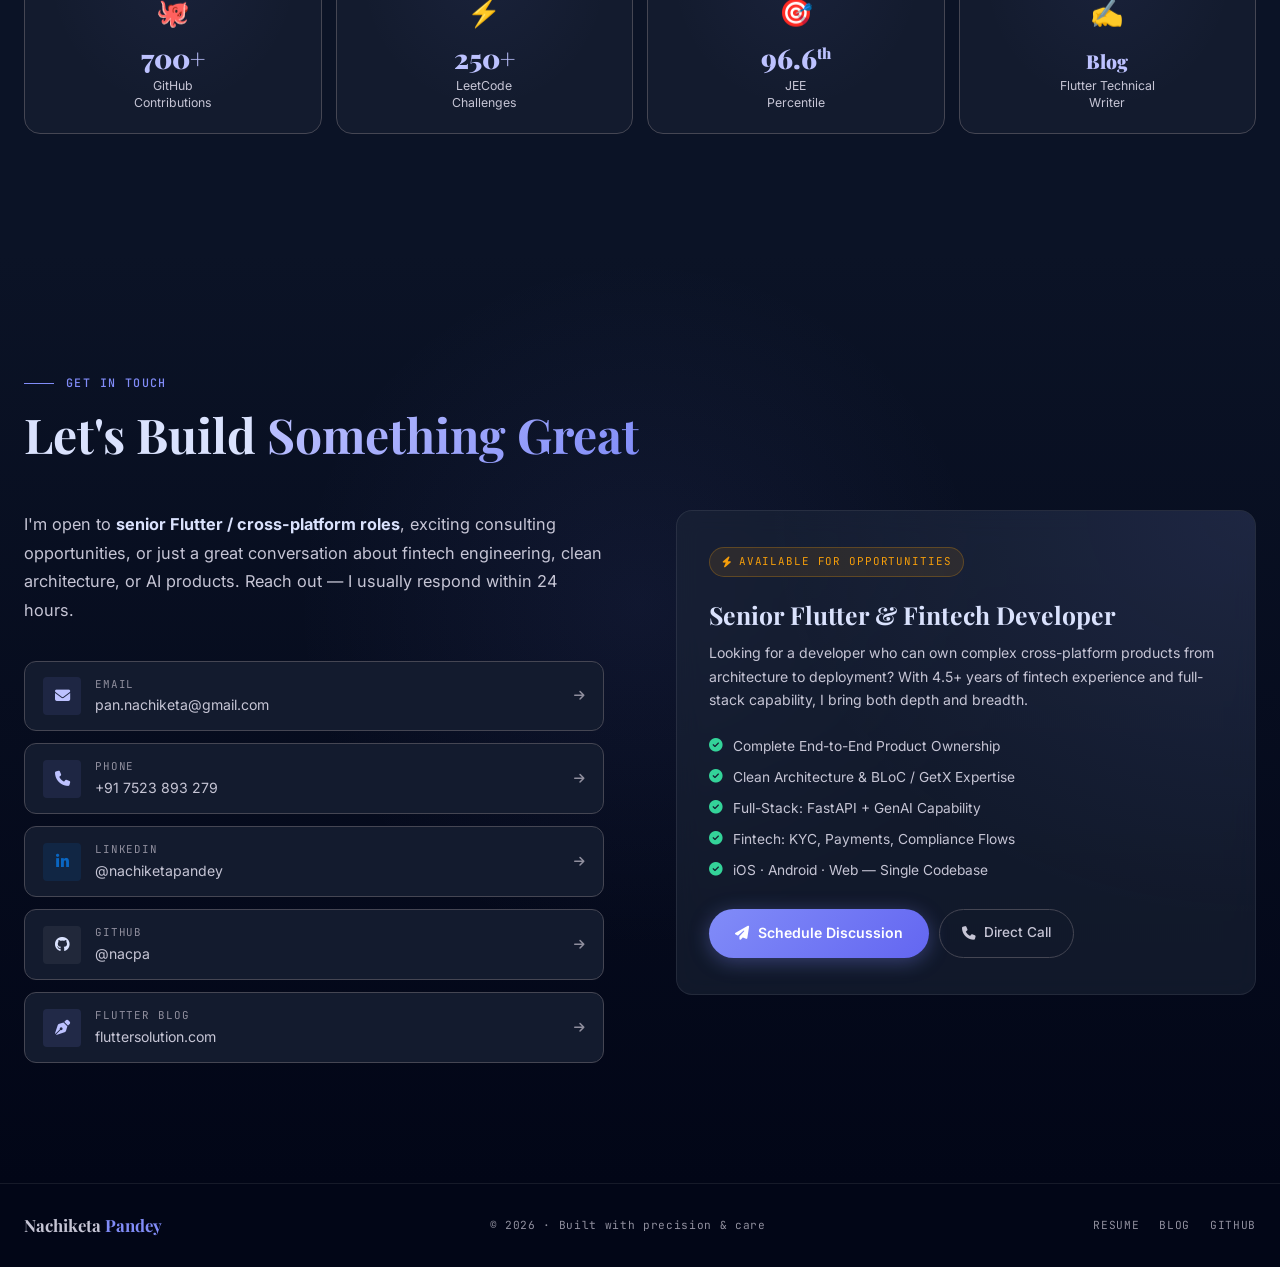
==== commit 03845c87: "resume revamp" ====
--- a/index.html
+++ b/index.html
@@ -2,399 +2,1232 @@
 <html lang="en">
 
 <head>
-    <meta charset="UTF-8" />
-    <meta name="viewport" content="width=device-width, initial-scale=1.0" />
-    <meta name="title" content="Nachiketa Pandey - Resume" />
-    <meta name="description" content="Resume of Nachiketa Pandey, Senior Flutter Developer" />
-    <meta name="keywords" content="nachiketa, nachiketa pandey, resume, flutter, senior flutter developer, cross-platform, fintech, developer" />
-    <meta name="robots" content="index, follow" />
-    <title>Nachiketa Pandey - Resume</title>
-    <!-- Modern Fonts -->
-    <link href="https://fonts.googleapis.com/css2?family=Inter:wght@300;400;500;600;700;800&display=swap"
-        rel="stylesheet" />
-    <link rel="stylesheet" href="https://cdnjs.cloudflare.com/ajax/libs/font-awesome/6.4.0/css/all.min.css" />
-    <link href="./style.css?v=1.1" rel="stylesheet" />
+  <meta charset="UTF-8" />
+  <meta name="viewport" content="width=device-width, initial-scale=1.0" />
+  <meta name="title" content="Nachiketa Pandey — Flutter Developer Portfolio" />
+  <meta name="description"
+    content="Portfolio of Nachiketa Pandey, Senior Flutter Developer specializing in fintech, cross-platform applications, and AI-powered products." />
+  <meta name="keywords"
+    content="nachiketa pandey, flutter developer, fintech, cross-platform, portfolio, dart, BLoC, clean architecture" />
+  <meta name="robots" content="index, follow" />
+  <meta property="og:title" content="Nachiketa Pandey — Flutter Developer" />
+  <meta property="og:description"
+    content="Senior Flutter Developer · Fintech · AI · 4.5+ years building production-grade apps" />
+  <meta property="og:type" content="website" />
+  <title>Nachiketa Pandey — Portfolio</title>
+  <link rel="icon" type="image/svg+xml" href="./favicon.svg" />
+  <link rel="alternate icon" href="./favicon.svg" />
+  <link rel="stylesheet" href="https://cdnjs.cloudflare.com/ajax/libs/font-awesome/6.4.0/css/all.min.css" />
+  <link rel="stylesheet" href="./portfolio.css" />
 </head>
 
 <body>
-    <div class="resume-container">
-        <!-- Header -->
-        <header>
-            <div class="header-main-info">
-                <img src="./profile.jpeg" alt="Nachiketa Pandey" class="profile-img" />
-                <div class="header-name">
-                    <h1>Nachiketa <span>Pandey</span></h1>
-                    <p class="subtitle">Senior Flutter Developer | Cross-Platform & Fintech Applications</p>
+
+  <!-- ═══════════════════════════════════════════
+  NAVIGATION
+═══════════════════════════════════════════ -->
+  <nav class="nav" id="main-nav" role="navigation" aria-label="Main navigation">
+    <div class="nav-inner">
+      <a href="#hero" class="nav-logo" id="nav-logo">
+        <div class="logo-box">
+          <span class="logo-letter">N</span>
+          <span class="logo-code">&lt;/&gt;</span>
+          <span class="logo-glow"></span>
+        </div>
+        <div class="logo-text">Nachiketa<span>.dev</span></div>
+      </a>
+      <div class="nav-links" id="nav-links">
+        <a href="#about" class="nav-link" data-section="about">About</a>
+        <a href="#experience" class="nav-link" data-section="experience">Experience</a>
+        <a href="#projects" class="nav-link" data-section="projects">Projects</a>
+        <a href="#skills" class="nav-link" data-section="skills">Skills</a>
+        <a href="#contact" class="nav-link" data-section="contact">Contact</a>
+      </div>
+      <a href="./resume.html" class="nav-cta" id="nav-resume-link" target="_blank">
+        <i class="fas fa-file-alt"></i> Resume
+      </a>
+      <button class="nav-hamburger" id="nav-hamburger" aria-label="Toggle menu" aria-expanded="false">
+        <span></span><span></span><span></span>
+      </button>
+    </div>
+  </nav>
+
+  <!-- Mobile nav -->
+  <div class="nav-mobile" id="nav-mobile" role="dialog" aria-label="Mobile navigation">
+    <a href="#about" class="nav-link" id="mob-about">About</a>
+    <a href="#experience" class="nav-link" id="mob-exp">Experience</a>
+    <a href="#projects" class="nav-link" id="mob-proj">Projects</a>
+    <a href="#skills" class="nav-link" id="mob-skills">Skills</a>
+    <a href="#contact" class="nav-link" id="mob-contact">Contact</a>
+    <a href="./resume.html" class="nav-cta" id="mob-resume" target="_blank">
+      <i class="fas fa-file-alt"></i> Resume
+    </a>
+  </div>
+
+  <!-- ═══════════════════════════════════════════
+  HERO
+═══════════════════════════════════════════ -->
+  <section id="hero" aria-label="Hero section">
+    <div class="hero-bg"></div>
+    <div class="hero-orb hero-orb-1"></div>
+    <div class="hero-orb hero-orb-2"></div>
+    <div class="hero-orb hero-orb-3"></div>
+
+    <div class="hero-inner">
+      <!-- Left: Content -->
+      <div class="hero-content">
+        <div class="hero-greeting">Hello, World</div>
+
+        <h1 class="hero-name">
+          Nachiketa
+          <span class="name-highlight">Pandey</span>
+        </h1>
+
+        <div class="hero-typewriter-wrap">
+          <span id="hero-typewriter-text"></span><span id="hero-cursor">|</span>
+        </div>
+
+        <p class="hero-summary">
+          Senior Flutter Developer with <strong>4.5+ years</strong> shipping production-grade cross-platform apps
+          — from fintech account-opening platforms to AI-powered agritech tools.
+          I architect clean, scalable solutions that live at the intersection of great UX and solid engineering.
+        </p>
+
+        <div class="hero-actions">
+          <a href="#projects" class="btn-primary" id="hero-view-work">
+            <i class="fas fa-rocket"></i> View My Work
+          </a>
+          <a href="#contact" class="btn-secondary" id="hero-contact">
+            <i class="fas fa-paper-plane"></i> Let's Talk
+          </a>
+          <a href="./resume.html" class="btn-ghost" id="hero-resume" target="_blank">
+            <i class="fas fa-file-alt"></i> Resume
+          </a>
+        </div>
+
+        <div class="hero-socials">
+          <a href="https://github.com/nacpa" target="_blank" class="hero-social-link" id="social-github" title="GitHub"
+            aria-label="GitHub">
+            <i class="fab fa-github"></i>
+          </a>
+          <a href="https://www.linkedin.com/in/nachiketapandey/" target="_blank" class="hero-social-link"
+            id="social-linkedin" title="LinkedIn" aria-label="LinkedIn">
+            <i class="fab fa-linkedin-in"></i>
+          </a>
+          <a href="mailto:pan.nachiketa@gmail.com" class="hero-social-link" id="social-email" title="Email"
+            aria-label="Email">
+            <i class="fas fa-envelope"></i>
+          </a>
+          <a href="https://portfolio.fluttersolution.com/" target="_blank" class="hero-social-link" id="social-blog"
+            title="Portfolio" aria-label="Portfolio">
+            <i class="fas fa-globe"></i>
+          </a>
+        </div>
+      </div>
+
+      <!-- Right: Photo -->
+      <div class="hero-photo-wrap">
+        <div class="hero-photo-glow"></div>
+        <div class="hero-photo-ring">
+          <div class="hero-photo-inner">
+            <img src="./profile.jpeg" alt="Nachiketa Pandey — Senior Flutter Developer" />
+          </div>
+        </div>
+      </div>
+    </div>
+
+    <div class="hero-scroll" aria-hidden="true">
+      <span>Scroll</span>
+      <div class="scroll-line"></div>
+    </div>
+  </section>
+
+  <!-- ═══════════════════════════════════════════
+  ABOUT
+═══════════════════════════════════════════ -->
+  <section id="about" aria-label="About section">
+    <div class="container">
+      <div class="section-label">About Me</div>
+      <h2 class="section-headline">The Engineer <span>Behind the Code</span></h2>
+
+      <div class="about-grid">
+        <!-- Left: Story -->
+        <div>
+          <div class="about-story">
+            <p>
+              I'm a <strong>Senior Flutter Developer</strong> based in India, currently consulting for
+              <span class="text-accent">Kotak Securities</span>, where I own end-to-end account-opening
+              workflows that serve thousands of users across web and mobile every day.
+            </p>
+            <p>
+              My journey began in telematics and payments internships, evolved through building
+              <strong>white-label B2B platforms</strong> at Bizzsetu, and culminated in architecting
+              complex fintech flows — KYC onboarding, RM-assist SDKs, joint-holder journeys,
+              and audit-grade review systems — all running on a single modular Flutter codebase.
+            </p>
+            <p>
+              Beyond client work, I independently built <span class="text-secondary">Nabh</span>
+              — an end-to-end agentic AI application for agritech, pairing a Flutter frontend with
+              a FastAPI backend and Gemini Vision, tackling the real-world problem of crop stubble
+              burning in North India.
+            </p>
+            <p>
+              I care deeply about <strong>Clean Architecture</strong>, performance at scale, and
+              writing code that teams can maintain for years. I'm also an active technical writer
+              at <a href="https://www.fluttersolution.com" target="_blank"
+                style="color: var(--primary); text-decoration: underline;">fluttersolution.com</a>,
+              where I share rendering optimisation insights and architectural patterns.
+            </p>
+          </div>
+
+          <div class="about-stats">
+            <div class="stat-card reveal" id="stat-exp">
+              <div class="stat-number" data-count="4.5" data-suffix="+">0</div>
+              <div class="stat-label">Years Experience</div>
+            </div>
+            <div class="stat-card reveal reveal-delay-1" id="stat-github">
+              <div class="stat-number" data-count="700" data-suffix="+">0</div>
+              <div class="stat-label">GitHub Contributions</div>
+            </div>
+            <div class="stat-card reveal reveal-delay-2" id="stat-lc">
+              <div class="stat-number" data-count="250" data-suffix="+">0</div>
+              <div class="stat-label">LeetCode Problems</div>
+            </div>
+            <div class="stat-card reveal reveal-delay-3" id="stat-jee">
+              <div class="stat-number" data-count="96.6" data-suffix="th">0</div>
+              <div class="stat-label">JEE Percentile</div>
+            </div>
+          </div>
+        </div>
+
+        <!-- Right: Skill Tags -->
+        <div class="about-right">
+          <div class="section-label">Tech Stack</div>
+
+          <div class="skill-group reveal" id="about-primary-skills">
+            <div class="skill-group-title">Core / Primary</div>
+            <div class="skill-tags">
+              <span class="skill-tag primary-tag"><i class="fas fa-mobile-alt"></i> Flutter &amp; Dart</span>
+              <span class="skill-tag primary-tag"><i class="fas fa-layer-group"></i> Clean Architecture</span>
+              <span class="skill-tag primary-tag"><i class="fas fa-cubes"></i> BLoC &amp; GetX</span>
+              <span class="skill-tag primary-tag"><i class="fas fa-network-wired"></i> RESTful APIs</span>
+              <span class="skill-tag primary-tag"><i class="fas fa-fire"></i> Firebase</span>
+              <span class="skill-tag primary-tag"><i class="fas fa-shield-alt"></i> Secure/Encrypted Data</span>
+            </div>
+          </div>
+
+          <div class="skill-group reveal reveal-delay-1" id="about-secondary-skills">
+            <div class="skill-group-title">Secondary / Tools</div>
+            <div class="skill-tags">
+              <span class="skill-tag secondary-tag"><i class="fas fa-credit-card"></i> Payment Gateways</span>
+              <span class="skill-tag secondary-tag"><i class="fas fa-infinity"></i> CI/CD Pipelines</span>
+              <span class="skill-tag secondary-tag"><i class="fas fa-robot"></i> GenAI / LLM (FastAPI)</span>
+              <span class="skill-tag secondary-tag"><i class="fas fa-bolt"></i> UI Performance</span>
+              <span class="skill-tag secondary-tag"><i class="fab fa-git-alt"></i> Git</span>
+              <span class="skill-tag secondary-tag"><i class="fas fa-tasks"></i> Agile / SDLC</span>
+            </div>
+          </div>
+
+          <div class="skill-group reveal reveal-delay-2" id="about-platforms">
+            <div class="skill-group-title">Platforms &amp; Environments</div>
+            <div class="skill-tags">
+              <span class="skill-tag primary-tag"><i class="fab fa-apple"></i> iOS</span>
+              <span class="skill-tag primary-tag"><i class="fab fa-android"></i> Android</span>
+              <span class="skill-tag primary-tag"><i class="fas fa-globe"></i> Web</span>
+              <span class="skill-tag secondary-tag"><i class="fab fa-python"></i> Python / FastAPI</span>
+              <span class="skill-tag secondary-tag"><i class="fas fa-brain"></i> Gemini Vision</span>
+            </div>
+          </div>
+
+          <div class="skill-group reveal reveal-delay-3" id="about-edu">
+            <div class="skill-group-title">Education</div>
+            <div
+              style="padding: 18px 20px; background: var(--surface-low); border: 1px solid var(--outline-variant); border-radius: var(--radius-md);">
+              <div
+                style="font-family: var(--font-display); font-size: 1rem; font-weight: 700; color: var(--on-surface); margin-bottom: 4px;">
+                B.Tech — Computer Science &amp; Engineering</div>
+              <div style="font-size: 0.82rem; color: var(--primary); margin-bottom: 3px;">Gurukul Kangri
+                Vishwavidyalaya, Uttarakhand</div>
+              <div style="font-family: var(--font-mono); font-size: 0.73rem; color: var(--outline);">SGPA: 8.3 / 10.00
+              </div>
+            </div>
+          </div>
+        </div>
+      </div>
+    </div>
+  </section>
+
+  <!-- ═══════════════════════════════════════════
+  EXPERIENCE
+═══════════════════════════════════════════ -->
+  <section id="experience" aria-label="Work experience section">
+    <div class="container">
+      <div class="section-label">Career</div>
+      <h2 class="section-headline">Where I've <span>Built Things</span></h2>
+
+      <div class="timeline" id="experience-timeline">
+
+        <!-- Kotak -->
+        <div class="timeline-item current reveal" id="exp-kotak">
+          <div class="timeline-dot"></div>
+          <div class="glass-card timeline-card">
+            <div class="timeline-header">
+              <div>
+                <div class="timeline-company">Kotak Securities <span
+                    style="font-size:0.85rem; font-weight:400; color:var(--on-muted)">(Kotak Neo)</span></div>
+                <div class="timeline-role">Flutter Developer — Consultant</div>
+              </div>
+              <div class="timeline-badge current-badge">
+                <i class="fas fa-circle" style="font-size:0.5rem;"></i> May 2024 — Present
+              </div>
+            </div>
+            <div class="timeline-bullets">
+              <div class="timeline-bullet">
+                <div class="bullet-arrow"><i class="fas fa-chevron-right"></i></div>
+                <div class="bullet-content">Own and build <strong>secure, modular account-opening workflows</strong> in
+                  Flutter across web and mobile — including a self-serve DIY onboarding flow and an RM-assist SDK
+                  supporting both RM-led and remote applicant journeys.</div>
+              </div>
+              <div class="timeline-bullet">
+                <div class="bullet-arrow"><i class="fas fa-chevron-right"></i></div>
+                <div class="bullet-content">Built and integrated the <strong>iOS/Android SDK setup and embedding
+                    flow</strong>, enabling the account-opening journey to be plugged into multiple host applications,
+                  handling complex branching journeys across varying document sets and eligibility paths.</div>
+              </div>
+              <div class="timeline-bullet">
+                <div class="bullet-arrow"><i class="fas fa-chevron-right"></i></div>
+                <div class="bullet-content">Designed <strong>joint-holder onboarding</strong> across both flows —
+                  managing concurrent multi-user state, cross-applicant data validation, and synchronized approval steps
+                  between primary and joint holders.</div>
+              </div>
+              <div class="timeline-bullet">
+                <div class="bullet-arrow"><i class="fas fa-chevron-right"></i></div>
+                <div class="bullet-content">Built the <strong>application review and approval system</strong> for
+                  internal reviewers — supporting multiple concurrent logins with role-based access, session isolation,
+                  and audit-consistent case handling.</div>
+              </div>
+              <div class="timeline-bullet">
+                <div class="bullet-arrow"><i class="fas fa-chevron-right"></i></div>
+                <div class="bullet-content">Integrated all workflows with <strong>core banking REST APIs and
+                    microservices</strong>, handling authentication, encryption, and session management under strict
+                  regulatory compliance requirements.</div>
+              </div>
+            </div>
+          </div>
+        </div>
+
+        <!-- Bizzsetu -->
+        <div class="timeline-item reveal reveal-delay-1" id="exp-bizzsetu">
+          <div class="timeline-dot"></div>
+          <div class="glass-card timeline-card">
+            <div class="timeline-header">
+              <div>
+                <div class="timeline-company">Bizzsetu</div>
+                <div class="timeline-role">Flutter Developer</div>
+              </div>
+              <div class="timeline-badge">Feb 2023 — May 2024</div>
+            </div>
+            <div class="timeline-bullets">
+              <div class="timeline-bullet">
+                <div class="bullet-arrow"><i class="fas fa-chevron-right"></i></div>
+                <div class="bullet-content">Built <strong>scalable cross-platform software</strong> targeting iOS,
+                  Android, and Web via Flutter, with seamless CI/CD deployments to production.</div>
+              </div>
+              <div class="timeline-bullet">
+                <div class="bullet-arrow"><i class="fas fa-chevron-right"></i></div>
+                <div class="bullet-content">Engineered <strong>modular white-label infrastructure</strong>, enabling
+                  rapid B2B client onboarding by decoupling brand-specific theming from core application logic.</div>
+              </div>
+              <div class="timeline-bullet">
+                <div class="bullet-arrow"><i class="fas fa-chevron-right"></i></div>
+                <div class="bullet-content">Profiled and reduced unnecessary widget rebuilds across high-traffic
+                  screens, improving <strong>frame stability and perceived UI responsiveness</strong> across devices.
                 </div>
-            </div>
-            <div class="header-contact">
-                <a href="mailto:pan.nachiketa@gmail.com"><i class="fas fa-envelope"></i> pan.nachiketa@gmail.com</a>
-                <a href="callto:+917523893279"><i class="fas fa-phone"></i> +917523893279</a>
-                <a href="https://github.com/nacpa" target="_blank"><i class="fab fa-github"></i> @nacpa</a>
-                <a href="https://www.linkedin.com/in/nachiketapandey/" target="_blank"><i class="fab fa-linkedin-in"></i> @nachiketapandey</a>
-                <a href="https://nacpa.github.io/resume/" class="print-only" target="_blank"><i class="fas fa-globe"></i> nacpa.github.io/resume</a>
-                <a href="https://www.fluttersolution.com/" target="_blank"><i class="fas fa-pen-nib"></i> fluttersolution.com</a>
-            </div>
-        </header>
-
-        <main>
-            <!-- Summary (Print Only) -->
-            <section class="summary print-only" id="summary">
-                <h2>SUMMARY</h2>
-                <p>Senior Flutter Developer with 4.5+ years building scalable, production-grade cross-platform applications for iOS, Android, and Web, with deep fintech domain experience across KYC/onboarding, payments, and secure account workflows. Strong in Clean Architecture, state management (BLoC/GetX), and REST/microservices integration. Additional full-stack capability with FastAPI/Python backends and LLM-powered feature development, used to independently architect and ship an end-to-end agentic AI application.</p>
-            </section>
-
-            <!-- Left Column -->
-            <article class="column-left">
-                <section class="skills">
-                    <h2><i class="fas fa-code"></i> SKILLS</h2>
-                    <div class="skill-category">
-                        <h3>Primary Skills</h3>
-                        <ul class="chips">
-                            <li>Flutter & Dart</li>
-                            <li>Clean Architecture</li>
-                            <li>BLoC & GetX State Management</li>
-                            <li>RESTful APIs & Microservices</li>
-                            <li>Firebase</li>
-                            <li>Secure/Encrypted Data Handling</li>
-                        </ul>
-                    </div>
-                    <div class="skill-category">
-                        <h3>Secondary Skills</h3>
-                        <ul class="chips soft-chips">
-                            <li>Payment Gateway Integration</li>
-                            <li>CI/CD Pipelines</li>
-                            <li>GenAI/LLM Integration (FastAPI)</li>
-                            <li>UI/UX Performance Optimization</li>
-                            <li>Git/Version Control</li>
-                            <li>Agile/SDLC</li>
-                        </ul>
-                    </div>
-                </section>
-
-                <section class="education">
-                    <h2><i class="fas fa-graduation-cap"></i> EDUCATION</h2>
-                    <div class="edu-item">
-                        <h3>Bachelor of Technology (CSE)</h3>
-                        <p class="institute">Faculty of Engineering & Technology, Gurukul Kangri Vishwavidyalaya, Uttarakhand</p>
-                        <p class="stats">SGPA: 8.3/10.00</p>
-                    </div>
-                    <div class="edu-item">
-                        <h3>High School</h3>
-                        <p class="institute">Bright Land Inter College, Lucknow (2013-2018)</p>
-                        <ul class="bullet-list">
-                            <li>Best Science Fair Project (2 yrs)</li>
-                            <li>President, Science Club</li>
-                        </ul>
-                    </div>
-                </section>
-
-                <section class="achievements">
-                    <h2><i class="fas fa-trophy"></i> KEY ACHIEVEMENTS</h2>
-                    <ul class="bullet-list">
-                        <li><b>Open Source Impact:</b> Authored <b>700+ contributions</b> on GitHub, demonstrating a strong commitment to collaborative system development and clean code practices.</li>
-                        <li><b>Technical Writing:</b> Architected and maintained a comprehensive <b>Flutter technical blog</b>, distributing insights on rendering optimization and Clean Architecture.</li>
-                        <li><b>Algorithmic Proficiency:</b> Implemented solutions for <b>250+ algorithmic challenges</b> on LeetCode, showcasing advanced data structure expertise.</li>
-                        <li><b>Academic Excellence:</b> Placed in the <b>96.6th percentile</b> of the highly competitive joint entrance examination (JEE), verifying rigorous analytical capabilities.</li>
-                    </ul>
-                </section>
-            </article>
-
-            <!-- Right Column -->
-            <article class="column-right">
-                <section class="experience" id="work-experience">
-                    <h2><i class="fas fa-briefcase"></i> WORK EXPERIENCE</h2>
-
-                    <div class="job-item">
-                        <div class="job-header">
-                            <h3>Kotak Securities (Kotak Neo) <span>| Flutter Developer - Consultant</span></h3>
-                            <span class="job-date">May 2024 - Current</span>
-                        </div>
-                        <ul class="bullet-list">
-                            <li>Own and build secure, modular account-opening workflows in Flutter across web and mobile, including a self-serve DIY onboarding flow and an RM-assist SDK supporting both RM-led and remote (link-based) applicant journeys.</li>
-                            <li>Built and integrated the iOS/Android SDK setup and embedding flow, enabling the account-opening journey to be plugged into multiple host applications while handling complex, branching journeys across varying document sets, account types, and eligibility paths within a single modular codebase.</li>
-                            <li>Designed joint-holder onboarding across both self-serve and RM-assisted flows, managing concurrent multi-user state, cross-applicant data validation, and synchronized approval steps between primary and joint holders.</li>
-                            <li>Built the application review and approval system used by internal reviewers, supporting multiple concurrent logins with role-based access and session isolation, and structured the review pipeline for efficient, audit-consistent case handling.</li>
-                            <li>Integrated all workflows with core banking REST APIs and microservices, handling authentication, encryption, and session management to meet strict regulatory and compliance requirements across the account-opening, RM-assist, and review systems.</li>
-                        </ul>
-                    </div>
-
-                    <div class="job-item">
-                        <div class="job-header">
-                            <h3>Bizzsetu <span>| Flutter Developer</span></h3>
-                            <span class="job-date">Feb 2023 - May 2024</span>
-                        </div>
-                        <ul class="bullet-list">
-                            <li><b>Built</b> scalable cross-platform software targeting iOS, Android, and Web environments via <b>Flutter</b>, enforcing seamless CI/CD deployments directly to production endpoints.</li>
-                            <li><b>Engineered</b> modular white-label infrastructure, enabling rapid B2B client onboarding by decoupling brand-specific theming from core application logic.</li>
-                            <li>Profiled and reduced unnecessary widget rebuilds across high-traffic screens, improving frame stability and perceived UI responsiveness across devices.</li>
-                            <li><b>Collaborated</b> closely with product and design teams to translate wireframes into pixel-perfect, production-ready Flutter screens across multiple client apps.</li>
-                        </ul>
-                    </div>
-
-                    <div class="job-item">
-                        <div class="job-header">
-                            <h3>SWA Softech Pvt. Ltd. <span>| Flutter Developer</span></h3>
-                            <span class="job-date">March 2022 – Feb 2023</span>
-                        </div>
-                        <ul class="bullet-list">
-                            <li><b>Engineered</b> robust motorcycle telematics software, integrating physical <b>GPS</b> pipelines and crash detection algorithms to establish high-fidelity real-time route tracing.</li>
-                            <li><b>Built</b> live ride-monitoring dashboards in <b>Flutter</b>, visualizing speed, location, and trip history with real-time data sync to the backend.</li>
-                            <li><b>Implemented</b> crash-event detection logic using sensor data thresholds, triggering automated alert flows for emergency response.</li>
-                        </ul>
-                    </div>
-                </section>
-
-                <section class="experience" id="projects">
-                    <h2><i class="fas fa-project-diagram"></i> PROJECTS</h2>
-                    <div class="job-item">
-                        <div class="job-header">
-                            <h3>Nabh (Personal Project) <span>| Agentic AI Application for Agritech</span></h3>
-                            <span class="job-date">Current</span>
-                        </div>
-                        <ul class="bullet-list">
-                            <li>Architected and built an end-to-end agentic AI application tackling crop stubble burning in North India, designing for two distinct user personas — farmers and city residents — with tailored feature sets and journeys for each.</li>
-                            <li>Built a Flutter front-end integrated with a FastAPI backend, orchestrating Gemini Vision for AI-driven features including a Photo-to-Plan Field Scan that analyzes field images to generate actionable stubble-management plans.</li>
-                            <li>Designed a Stubble Marketplace and Profit Calculator, connecting farmers to buyers for crop residue while modeling the economic case for alternatives to burning, using live data from Agmarknet and eNAM.</li>
-                        </ul>
-                    </div>
-                </section>
-
-                <section class="experience" id="internship">
-                    <h2><i class="fas fa-briefcase"></i> INTERNSHIPS</h2>
-
-                    <div class="job-item">
-                        <div class="job-header">
-                            <h3>UIPRO Corp Pvt. Ltd <span>| Flutter Developer Intern</span></h3>
-                            <span class="job-date">Dec 2021 – Feb 2022</span>
-                        </div>
-                        <ul class="bullet-list">
-                            <li>Developed the SpeedGet Driver interface, wiring live geospatial tracking systems tightly with external Razorpay payment gateways to process instant, secure transactions.</li>
-                        </ul>
-                    </div>
-
-                    <div class="job-item">
-                        <div class="job-header">
-                            <h3>MMMApp <span>| Flutter Developer Intern</span></h3>
-                            <span class="job-date">Sep 2021 – Nov 2021</span>
-                        </div>
-                        <ul class="bullet-list">
-                            <li>Engineered core frontend application modules, building and integrating key features within the main app codebase.</li>
-                        </ul>
-                    </div>
-
-                    <div class="job-item">
-                        <div class="job-header">
-                            <h3>Webphiser Technology <span>| Flutter Developer Intern</span></h3>
-                            <span class="job-date">Jun 2021 – Aug 2021</span>
-                        </div>
-                        <ul class="bullet-list">
-                            <li>Implemented critical high-conversion payment and financial charting UI components, contributing to core product flows.</li>
-                        </ul>
-                    </div>
-
-                </section>
-            </article>
-        </main>
-    <!-- Draggable Floating Action Widget -->
-    <div class="fab-container print-only-hide" id="fabContainer">
-        <div class="fab-header" id="fabHeader" title="Drag to move">
-            <i class="fas fa-grip-vertical"></i>
-            <span>Quick Contact & Actions</span>
-            <button class="fab-toggle" id="fabToggle" aria-label="Toggle actions"><i class="fas fa-chevron-down"></i></button>
-        </div>
-        <div class="fab-options" id="fabOptions">
-            <a href="javascript:window.print()" class="fab-btn" title="Download / Export PDF">
-                <i class="fas fa-download"></i><span>Export PDF</span>
+              </div>
+              <div class="timeline-bullet">
+                <div class="bullet-arrow"><i class="fas fa-chevron-right"></i></div>
+                <div class="bullet-content">Collaborated closely with product and design teams to translate wireframes
+                  into <strong>pixel-perfect, production-ready Flutter screens</strong> across multiple client apps.
+                </div>
+              </div>
+            </div>
+          </div>
+        </div>
+
+        <!-- SWA Softech -->
+        <div class="timeline-item reveal reveal-delay-2" id="exp-swa">
+          <div class="timeline-dot"></div>
+          <div class="glass-card timeline-card">
+            <div class="timeline-header">
+              <div>
+                <div class="timeline-company">SWA Softech Pvt. Ltd.</div>
+                <div class="timeline-role">Flutter Developer</div>
+              </div>
+              <div class="timeline-badge">March 2022 — Feb 2023</div>
+            </div>
+            <div class="timeline-bullets">
+              <div class="timeline-bullet">
+                <div class="bullet-arrow"><i class="fas fa-chevron-right"></i></div>
+                <div class="bullet-content">Engineered robust <strong>motorcycle telematics software</strong>,
+                  integrating physical GPS pipelines and crash-detection algorithms for high-fidelity real-time route
+                  tracing.</div>
+              </div>
+              <div class="timeline-bullet">
+                <div class="bullet-arrow"><i class="fas fa-chevron-right"></i></div>
+                <div class="bullet-content">Built <strong>live ride-monitoring dashboards</strong> in Flutter,
+                  visualizing speed, location, and trip history with real-time backend data sync.</div>
+              </div>
+              <div class="timeline-bullet">
+                <div class="bullet-arrow"><i class="fas fa-chevron-right"></i></div>
+                <div class="bullet-content">Implemented <strong>crash-event detection logic</strong> using sensor data
+                  thresholds, triggering automated alert flows for emergency response.</div>
+              </div>
+            </div>
+          </div>
+        </div>
+
+      </div>
+    </div>
+  </section>
+
+  <!-- ═══════════════════════════════════════════
+  PROJECTS
+═══════════════════════════════════════════ -->
+  <section id="projects" aria-label="Projects section">
+    <div class="container">
+      <div class="section-label">Projects</div>
+      <h2 class="section-headline">Things I've <span>Built &amp; Shipped</span></h2>
+
+      <!-- Featured: Nabh -->
+      <div class="project-featured-card reveal" id="project-nabh">
+        <div class="project-featured-visual">
+          <div class="project-visual-tags">
+            <span class="chip">Flutter</span>
+            <span class="chip">FastAPI</span>
+            <span class="chip">Gemini Vision</span>
+            <span class="chip">Agritech</span>
+          </div>
+          <div class="project-visual-icon">🌾</div>
+          <div class="project-visual-label">Agentic AI · Agritech · Live</div>
+        </div>
+
+        <div class="project-featured-info">
+          <div class="project-eyebrow">Featured Personal Project</div>
+          <h3 class="project-title">Nabh</h3>
+          <div class="project-subtitle">Agentic AI Application for Agritech</div>
+
+          <div class="project-bullets">
+            <div class="project-bullet">
+              <div class="bullet-arrow"><i class="fas fa-chevron-right"></i></div>
+              <div class="bullet-content">Architected and built an end-to-end agentic AI app tackling <strong>crop
+                  stubble burning</strong> in North India — designing for two personas (farmers &amp; city residents)
+                with tailored feature sets.</div>
+            </div>
+            <div class="project-bullet">
+              <div class="bullet-arrow"><i class="fas fa-chevron-right"></i></div>
+              <div class="bullet-content">Flutter frontend + FastAPI backend, orchestrating <strong>Gemini
+                  Vision</strong> for a Photo-to-Plan Field Scan that analyzes field images and generates actionable
+                stubble-management plans.</div>
+            </div>
+            <div class="project-bullet">
+              <div class="bullet-arrow"><i class="fas fa-chevron-right"></i></div>
+              <div class="bullet-content">Designed a <strong>Stubble Marketplace &amp; Profit Calculator</strong>,
+                connecting farmers to buyers using live data from Agmarknet and eNAM.</div>
+            </div>
+          </div>
+
+          <div class="project-tags">
+            <span class="chip primary-chip">Flutter</span>
+            <span class="chip primary-chip">Dart</span>
+            <span class="chip">FastAPI</span>
+            <span class="chip">Python</span>
+            <span class="chip">Gemini Vision</span>
+            <span class="chip">Agritech AI</span>
+            <span class="chip">REST APIs</span>
+          </div>
+
+          <div class="project-status">
+            <span class="status-dot"></span>
+            Currently live &amp; active
+          </div>
+        </div>
+      </div>
+
+      <!-- Internships section -->
+      <div class="internships-section-title reveal" id="internships-heading">Early Work</div>
+      <div class="internships-grid">
+
+        <div class="glass-card intern-card reveal" id="intern-uipro">
+          <div class="intern-company">UIPRO Corp Pvt. Ltd</div>
+          <div class="intern-role">Flutter Developer Intern</div>
+          <div class="intern-period"><i class="fas fa-calendar-alt" style="margin-right:5px;opacity:0.5;"></i>Dec 2021 –
+            Feb 2022</div>
+          <div class="intern-desc">Developed the SpeedGet Driver interface — integrating live geospatial tracking with
+            Razorpay payment gateways for instant, secure transactions.</div>
+        </div>
+
+        <div class="glass-card intern-card reveal reveal-delay-1" id="intern-mmmapp">
+          <div class="intern-company">MMMApp</div>
+          <div class="intern-role">Flutter Developer Intern</div>
+          <div class="intern-period"><i class="fas fa-calendar-alt" style="margin-right:5px;opacity:0.5;"></i>Sep 2021 –
+            Nov 2021</div>
+          <div class="intern-desc">Engineered core frontend application modules, building and integrating key features
+            within the main app codebase.</div>
+        </div>
+
+        <div class="glass-card intern-card reveal reveal-delay-2" id="intern-webphiser">
+          <div class="intern-company">Webphiser Technology</div>
+          <div class="intern-role">Flutter Developer Intern</div>
+          <div class="intern-period"><i class="fas fa-calendar-alt" style="margin-right:5px;opacity:0.5;"></i>Jun 2021 –
+            Aug 2021</div>
+          <div class="intern-desc">Implemented high-conversion payment and financial charting UI components,
+            contributing to core product flows.</div>
+        </div>
+
+      </div>
+    </div>
+  </section>
+
+  <!-- ═══════════════════════════════════════════
+  SKILLS
+═══════════════════════════════════════════ -->
+  <section id="skills" aria-label="Skills section">
+    <div class="container">
+      <div class="section-label">Expertise</div>
+      <h2 class="section-headline">What I <span>Work With</span></h2>
+
+      <p class="skills-intro reveal" id="skills-intro">
+        A blend of mobile craftsmanship and backend capability — I specialise in building Flutter apps that
+        feel native, perform at scale, and integrate cleanly with complex backend systems.
+      </p>
+
+      <div class="skills-grid">
+
+        <div class="glass-card skill-category-card reveal" id="skills-flutter">
+          <div class="skill-cat-header">
+            <div class="skill-cat-icon blue"><i class="fas fa-mobile-alt"></i></div>
+            <div>
+              <div class="skill-cat-name">Flutter &amp; Mobile</div>
+              <div class="skill-cat-sub">Primary expertise</div>
+            </div>
+          </div>
+          <div class="skill-items">
+            <div class="skill-item-row">
+              <div class="skill-item-label">
+                <span class="skill-item-name">Flutter &amp; Dart</span>
+                <span class="skill-item-pct">Expert</span>
+              </div>
+              <div class="skill-bar-track">
+                <div class="skill-bar-fill" style="--fill-width: 96%"></div>
+              </div>
+            </div>
+            <div class="skill-item-row">
+              <div class="skill-item-label">
+                <span class="skill-item-name">BLoC State Management</span>
+                <span class="skill-item-pct">Expert</span>
+              </div>
+              <div class="skill-bar-track">
+                <div class="skill-bar-fill" style="--fill-width: 94%"></div>
+              </div>
+            </div>
+            <div class="skill-item-row">
+              <div class="skill-item-label">
+                <span class="skill-item-name">GetX</span>
+                <span class="skill-item-pct">Advanced</span>
+              </div>
+              <div class="skill-bar-track">
+                <div class="skill-bar-fill" style="--fill-width: 88%"></div>
+              </div>
+            </div>
+            <div class="skill-item-row">
+              <div class="skill-item-label">
+                <span class="skill-item-name">Clean Architecture</span>
+                <span class="skill-item-pct">Expert</span>
+              </div>
+              <div class="skill-bar-track">
+                <div class="skill-bar-fill" style="--fill-width: 95%"></div>
+              </div>
+            </div>
+            <div class="skill-item-row">
+              <div class="skill-item-label">
+                <span class="skill-item-name">UI Performance Tuning</span>
+                <span class="skill-item-pct">Advanced</span>
+              </div>
+              <div class="skill-bar-track">
+                <div class="skill-bar-fill" style="--fill-width: 90%"></div>
+              </div>
+            </div>
+          </div>
+        </div>
+
+        <div class="glass-card skill-category-card reveal reveal-delay-1" id="skills-backend">
+          <div class="skill-cat-header">
+            <div class="skill-cat-icon cyan"><i class="fas fa-server"></i></div>
+            <div>
+              <div class="skill-cat-name">Backend &amp; APIs</div>
+              <div class="skill-cat-sub">Integration &amp; full-stack</div>
+            </div>
+          </div>
+          <div class="skill-items">
+            <div class="skill-item-row">
+              <div class="skill-item-label">
+                <span class="skill-item-name">RESTful API Integration</span>
+                <span class="skill-item-pct">Expert</span>
+              </div>
+              <div class="skill-bar-track">
+                <div class="skill-bar-fill" style="--fill-width: 94%"></div>
+              </div>
+            </div>
+            <div class="skill-item-row">
+              <div class="skill-item-label">
+                <span class="skill-item-name">FastAPI / Python</span>
+                <span class="skill-item-pct">Advanced</span>
+              </div>
+              <div class="skill-bar-track">
+                <div class="skill-bar-fill" style="--fill-width: 82%"></div>
+              </div>
+            </div>
+            <div class="skill-item-row">
+              <div class="skill-item-label">
+                <span class="skill-item-name">Firebase</span>
+                <span class="skill-item-pct">Advanced</span>
+              </div>
+              <div class="skill-bar-track">
+                <div class="skill-bar-fill" style="--fill-width: 85%"></div>
+              </div>
+            </div>
+            <div class="skill-item-row">
+              <div class="skill-item-label">
+                <span class="skill-item-name">Auth &amp; Encryption</span>
+                <span class="skill-item-pct">Advanced</span>
+              </div>
+              <div class="skill-bar-track">
+                <div class="skill-bar-fill" style="--fill-width: 88%"></div>
+              </div>
+            </div>
+            <div class="skill-item-row">
+              <div class="skill-item-label">
+                <span class="skill-item-name">GenAI / LLM Integration</span>
+                <span class="skill-item-pct">Proficient</span>
+              </div>
+              <div class="skill-bar-track">
+                <div class="skill-bar-fill" style="--fill-width: 78%"></div>
+              </div>
+            </div>
+          </div>
+        </div>
+
+        <div class="glass-card skill-category-card reveal reveal-delay-2" id="skills-fintech">
+          <div class="skill-cat-header">
+            <div class="skill-cat-icon pink"><i class="fas fa-landmark"></i></div>
+            <div>
+              <div class="skill-cat-name">Fintech Domain</div>
+              <div class="skill-cat-sub">KYC · Payments · Compliance</div>
+            </div>
+          </div>
+          <div class="skill-items">
+            <div class="skill-item-row">
+              <div class="skill-item-label">
+                <span class="skill-item-name">KYC / Onboarding Flows</span>
+                <span class="skill-item-pct">Expert</span>
+              </div>
+              <div class="skill-bar-track">
+                <div class="skill-bar-fill" style="--fill-width: 95%"></div>
+              </div>
+            </div>
+            <div class="skill-item-row">
+              <div class="skill-item-label">
+                <span class="skill-item-name">Payment Gateway Integration</span>
+                <span class="skill-item-pct">Advanced</span>
+              </div>
+              <div class="skill-bar-track">
+                <div class="skill-bar-fill" style="--fill-width: 87%"></div>
+              </div>
+            </div>
+            <div class="skill-item-row">
+              <div class="skill-item-label">
+                <span class="skill-item-name">SDK Architecture</span>
+                <span class="skill-item-pct">Advanced</span>
+              </div>
+              <div class="skill-bar-track">
+                <div class="skill-bar-fill" style="--fill-width: 88%"></div>
+              </div>
+            </div>
+            <div class="skill-item-row">
+              <div class="skill-item-label">
+                <span class="skill-item-name">White-label Systems</span>
+                <span class="skill-item-pct">Expert</span>
+              </div>
+              <div class="skill-bar-track">
+                <div class="skill-bar-fill" style="--fill-width: 90%"></div>
+              </div>
+            </div>
+          </div>
+        </div>
+
+        <div class="glass-card skill-category-card reveal reveal-delay-3" id="skills-devops">
+          <div class="skill-cat-header">
+            <div class="skill-cat-icon gray"><i class="fas fa-cog"></i></div>
+            <div>
+              <div class="skill-cat-name">DevOps &amp; Tools</div>
+              <div class="skill-cat-sub">Delivery &amp; workflow</div>
+            </div>
+          </div>
+          <div class="skill-items">
+            <div class="skill-item-row">
+              <div class="skill-item-label">
+                <span class="skill-item-name">Git / Version Control</span>
+                <span class="skill-item-pct">Expert</span>
+              </div>
+              <div class="skill-bar-track">
+                <div class="skill-bar-fill" style="--fill-width: 95%"></div>
+              </div>
+            </div>
+            <div class="skill-item-row">
+              <div class="skill-item-label">
+                <span class="skill-item-name">CI/CD Pipelines</span>
+                <span class="skill-item-pct">Advanced</span>
+              </div>
+              <div class="skill-bar-track">
+                <div class="skill-bar-fill" style="--fill-width: 80%"></div>
+              </div>
+            </div>
+            <div class="skill-item-row">
+              <div class="skill-item-label">
+                <span class="skill-item-name">Agile / Scrum</span>
+                <span class="skill-item-pct">Advanced</span>
+              </div>
+              <div class="skill-bar-track">
+                <div class="skill-bar-fill" style="--fill-width: 85%"></div>
+              </div>
+            </div>
+          </div>
+        </div>
+      </div>
+
+      <!-- Achievements -->
+      <div class="achievements-row">
+        <div class="achievement-card reveal" id="ach-github">
+          <span class="achievement-icon">🐙</span>
+          <div class="achievement-value">700+</div>
+          <div class="achievement-label">GitHub<br>Contributions</div>
+        </div>
+        <div class="achievement-card reveal reveal-delay-1" id="ach-lc">
+          <span class="achievement-icon">⚡</span>
+          <div class="achievement-value">250+</div>
+          <div class="achievement-label">LeetCode<br>Challenges</div>
+        </div>
+        <div class="achievement-card reveal reveal-delay-2" id="ach-jee">
+          <span class="achievement-icon">🎯</span>
+          <div class="achievement-value">96.6<sup style="font-size:0.55em;">th</sup></div>
+          <div class="achievement-label">JEE<br>Percentile</div>
+        </div>
+        <div class="achievement-card reveal reveal-delay-3" id="ach-blog">
+          <span class="achievement-icon">✍️</span>
+          <div class="achievement-value"><span style="font-size:1.2rem;">Blog</span></div>
+          <div class="achievement-label">Flutter Technical<br>Writer</div>
+        </div>
+      </div>
+    </div>
+  </section>
+
+  <!-- ═══════════════════════════════════════════
+  CONTACT
+═══════════════════════════════════════════ -->
+  <section id="contact" aria-label="Contact section">
+    <div class="container">
+      <div class="section-label">Get In Touch</div>
+      <h2 class="section-headline">Let's Build <span>Something Great</span></h2>
+
+      <div class="contact-grid">
+        <!-- Left: Links -->
+        <div>
+          <p class="contact-intro reveal" id="contact-intro">
+            I'm open to <strong>senior Flutter / cross-platform roles</strong>, exciting consulting opportunities,
+            or just a great conversation about fintech engineering, clean architecture, or AI products.
+            Reach out — I usually respond within 24 hours.
+          </p>
+
+          <div class="contact-links reveal reveal-delay-1" id="contact-links">
+            <a href="mailto:pan.nachiketa@gmail.com" class="contact-link-item" id="contact-email">
+              <div class="contact-link-icon"><i class="fas fa-envelope"></i></div>
+              <div class="contact-link-info">
+                <div class="contact-link-label">Email</div>
+                <div class="contact-link-value">pan.nachiketa@gmail.com</div>
+              </div>
+              <i class="fas fa-arrow-right" style="margin-left:auto; font-size:0.75rem; color:var(--outline);"></i>
             </a>
-            <a href="mailto:pan.nachiketa@gmail.com" class="fab-btn" title="Email">
-                <i class="fas fa-envelope"></i><span>Email</span>
+
+            <a href="callto:+917523893279" class="contact-link-item" id="contact-phone">
+              <div class="contact-link-icon"><i class="fas fa-phone"></i></div>
+              <div class="contact-link-info">
+                <div class="contact-link-label">Phone</div>
+                <div class="contact-link-value">+91 7523 893 279</div>
+              </div>
+              <i class="fas fa-arrow-right" style="margin-left:auto; font-size:0.75rem; color:var(--outline);"></i>
             </a>
-            <a href="callto:+917523893279" class="fab-btn" title="Call">
-                <i class="fas fa-phone"></i><span>Call</span>
+
+            <a href="https://www.linkedin.com/in/nachiketapandey/" target="_blank" class="contact-link-item"
+              id="contact-linkedin">
+              <div class="contact-link-icon" style="background: rgba(10,102,194,0.15); color: #0a66c2;"><i
+                  class="fab fa-linkedin-in"></i></div>
+              <div class="contact-link-info">
+                <div class="contact-link-label">LinkedIn</div>
+                <div class="contact-link-value">@nachiketapandey</div>
+              </div>
+              <i class="fas fa-arrow-right" style="margin-left:auto; font-size:0.75rem; color:var(--outline);"></i>
             </a>
-            <a href="https://www.linkedin.com/in/nachiketapandey/" target="_blank" class="fab-btn" title="LinkedIn">
-                <i class="fab fa-linkedin-in"></i><span>LinkedIn</span>
+
+            <a href="https://github.com/nacpa" target="_blank" class="contact-link-item" id="contact-github">
+              <div class="contact-link-icon" style="background: rgba(255,255,255,0.06); color: var(--on-surface);"><i
+                  class="fab fa-github"></i></div>
+              <div class="contact-link-info">
+                <div class="contact-link-label">GitHub</div>
+                <div class="contact-link-value">@nacpa</div>
+              </div>
+              <i class="fas fa-arrow-right" style="margin-left:auto; font-size:0.75rem; color:var(--outline);"></i>
             </a>
-            <a href="https://www.fluttersolution.com/" target="_blank" class="fab-btn" title="Blog Site">
-                <i class="fas fa-pen-nib"></i><span>Blog</span>
+
+            <a href="https://www.fluttersolution.com/" target="_blank" class="contact-link-item" id="contact-blog">
+              <div class="contact-link-icon" style="background: rgba(129,140,248,0.12); color: var(--primary);"><i
+                  class="fas fa-pen-nib"></i></div>
+              <div class="contact-link-info">
+                <div class="contact-link-label">Flutter Blog</div>
+                <div class="contact-link-value">fluttersolution.com</div>
+              </div>
+              <i class="fas fa-arrow-right" style="margin-left:auto; font-size:0.75rem; color:var(--outline);"></i>
             </a>
-        </div>
+          </div>
+        </div>
+
+        <!-- Right: Hire Card -->
+        <div>
+          <div class="glass-card hire-card reveal reveal-delay-2" id="hire-card">
+            <div class="hire-badge-pill">
+              <i class="fas fa-bolt"></i> Available for Opportunities
+            </div>
+            <h3 class="hire-card-title">Senior Flutter &amp; Fintech Developer</h3>
+            <p class="hire-card-sub">
+              Looking for a developer who can own complex cross-platform products from architecture to deployment?
+              With 4.5+ years of fintech experience and full-stack capability, I bring both depth and breadth.
+            </p>
+            <div class="hire-features">
+              <div class="hire-feature">
+                <i class="fas fa-check-circle"></i>
+                Complete End-to-End Product Ownership
+              </div>
+              <div class="hire-feature">
+                <i class="fas fa-check-circle"></i>
+                Clean Architecture &amp; BLoC / GetX Expertise
+              </div>
+              <div class="hire-feature">
+                <i class="fas fa-check-circle"></i>
+                Full-Stack: FastAPI + GenAI Capability
+              </div>
+              <div class="hire-feature">
+                <i class="fas fa-check-circle"></i>
+                Fintech: KYC, Payments, Compliance Flows
+              </div>
+              <div class="hire-feature">
+                <i class="fas fa-check-circle"></i>
+                iOS · Android · Web — Single Codebase
+              </div>
+            </div>
+            <div class="hire-actions">
+              <a href="mailto:pan.nachiketa@gmail.com?subject=Opportunity%20Discussion" class="btn-primary"
+                id="hire-email-btn">
+                <i class="fas fa-paper-plane"></i> Schedule Discussion
+              </a>
+              <a href="callto:+917523893279" class="btn-ghost" id="hire-call-btn">
+                <i class="fas fa-phone"></i> Direct Call
+              </a>
+            </div>
+          </div>
+        </div>
+      </div>
     </div>
-
-    <!-- Exclusive Hire Deal Banner Modal -->
-    <div class="hire-modal-overlay print-only-hide" id="hireModalOverlay">
-        <div class="hire-modal-card">
-            <button class="hire-modal-close" id="hireModalClose" aria-label="Close deal">&times;</button>
-            <div class="hire-badge"><i class="fas fa-bolt"></i> EXCLUSIVE TALENT OFFER</div>
-            <h2>Limited-Time Opportunity</h2>
-            <p class="hire-subtitle">Looking for a Senior Flutter & Fintech Developer with 4.5+ years of proven delivery experience?</p>
-            <div class="hire-highlights">
-                <div class="highlight-item"><i class="fas fa-check-circle"></i> Complete End-to-End Ownership</div>
-                <div class="highlight-item"><i class="fas fa-check-circle"></i> Clean Architecture & BLoC/GetX</div>
-                <div class="highlight-item"><i class="fas fa-check-circle"></i> Full-Stack FastAPI & GenAI Capability</div>
-            </div>
-            <div class="hire-actions">
-                <a href="mailto:pan.nachiketa@gmail.com?subject=Exclusive%20Role%20Discussion" class="hire-btn-primary"><i class="fas fa-paper-plane"></i> Schedule Discussion</a>
-                <a href="callto:+917523893279" class="hire-btn-secondary"><i class="fas fa-phone-alt"></i> Direct Call</a>
-            </div>
-            <div class="hire-timer-bar" id="hireTimerBar">
-                <span>Offer banner closing in <strong id="hireTimerCount">20</strong>s</span>
-                <div class="timer-progress-track">
-                    <div class="timer-progress-fill" id="timerProgressFill"></div>
-                </div>
-            </div>
-        </div>
+  </section>
+
+  <!-- ═══════════════════════════════════════════
+  FOOTER
+═══════════════════════════════════════════ -->
+  <footer role="contentinfo">
+    <div class="footer-inner">
+      <div class="footer-brand">Nachiketa <span>Pandey</span></div>
+      <div class="footer-copy">&copy; 2026 · Built with precision &amp; care</div>
+      <div class="footer-links">
+        <a href="./resume.html" class="footer-link" id="footer-resume">Resume</a>
+        <a href="https://www.fluttersolution.com/" target="_blank" class="footer-link" id="footer-blog">Blog</a>
+        <a href="https://github.com/nacpa" target="_blank" class="footer-link" id="footer-github">GitHub</a>
+      </div>
     </div>
-
-    <!-- Top Left Minimized Pill Trigger -->
-    <button class="hire-pill-trigger print-only-hide" id="hirePillTrigger">
-        <i class="fas fa-bolt"></i>
-        <span>Exclusive Offer</span>
-    </button>
-
-    <script>
-        const fabContainer = document.getElementById('fabContainer');
-        const fabHeader = document.getElementById('fabHeader');
-        const fabToggle = document.getElementById('fabToggle');
-        const fabOptions = document.getElementById('fabOptions');
-
-        const hireModalOverlay = document.getElementById('hireModalOverlay');
-        const hireModalClose = document.getElementById('hireModalClose');
-        const hireTimerCount = document.getElementById('hireTimerCount');
-        const timerProgressFill = document.getElementById('timerProgressFill');
-        const hireTimerBar = document.getElementById('hireTimerBar');
-        const hirePillTrigger = document.getElementById('hirePillTrigger');
-
-        let isTimerFinished = false;
-
-        // 1. Show FAB popup after 3 seconds delay
-        window.addEventListener('DOMContentLoaded', () => {
-            setTimeout(() => {
-                if (fabContainer) {
-                    fabContainer.classList.add('visible');
-                }
-            }, 3000);
-
-            // 2. Show Exclusive Hire Deal Banner after 10 seconds delay
-            setTimeout(() => {
-                if (hireModalOverlay) {
-                    hireModalOverlay.classList.add('visible');
-
-                    // Start 20-second countdown & progress bar fill
-                    let remainingSeconds = 20;
-                    if (timerProgressFill) {
-                        timerProgressFill.style.transition = 'width 20s linear';
-                        timerProgressFill.style.width = '0%';
-                    }
-
-                    const countdownInterval = setInterval(() => {
-                        remainingSeconds -= 1;
-                        if (hireTimerCount && remainingSeconds >= 0) {
-                            hireTimerCount.textContent = remainingSeconds;
-                        }
-                    }, 1000);
-
-                    // Auto minimize after 20 seconds
-                    setTimeout(() => {
-                        clearInterval(countdownInterval);
-                        minimizeHireModal();
-                    }, 20000);
-                }
-            }, 10000);
+  </footer>
+
+  <!-- Back to Top -->
+  <button class="back-to-top" id="back-to-top" aria-label="Back to top">
+    <i class="fas fa-arrow-up"></i>
+  </button>
+
+  <!-- ═══════════════════════════════════════════
+  JAVASCRIPT
+═══════════════════════════════════════════ -->
+  <script>
+    (function () {
+      'use strict';
+
+      // ── Typewriter ──────────────────────────────────
+      const phrases = [
+        'Senior Flutter Developer',
+        'Fintech Specialist',
+        'Cross-Platform Engineer',
+        'Clean Architecture Advocate',
+        'FastAPI + GenAI Builder',
+      ];
+      let phraseIndex = 0, charIndex = 0, isDeleting = false;
+      const typeEl = document.getElementById('hero-typewriter-text');
+
+      function type() {
+        const current = phrases[phraseIndex];
+        if (isDeleting) {
+          charIndex--;
+        } else {
+          charIndex++;
+        }
+        if (typeEl) typeEl.textContent = current.slice(0, charIndex);
+
+        let delay = isDeleting ? 50 : 80;
+
+        if (!isDeleting && charIndex === current.length) {
+          delay = 2200;
+          isDeleting = true;
+        } else if (isDeleting && charIndex === 0) {
+          isDeleting = false;
+          phraseIndex = (phraseIndex + 1) % phrases.length;
+          delay = 400;
+        }
+        setTimeout(type, delay);
+      }
+      setTimeout(type, 800);
+
+      // ── Nav scroll effect ───────────────────────────
+      const nav = document.getElementById('main-nav');
+      const backToTop = document.getElementById('back-to-top');
+
+      window.addEventListener('scroll', function () {
+        if (window.scrollY > 60) {
+          nav.classList.add('scrolled');
+          backToTop.classList.add('visible');
+        } else {
+          nav.classList.remove('scrolled');
+          backToTop.classList.remove('visible');
+        }
+        updateActiveNav();
+      }, { passive: true });
+
+      backToTop.addEventListener('click', function () {
+        window.scrollTo({ top: 0, behavior: 'smooth' });
+      });
+
+      // ── Active nav link ─────────────────────────────
+      const sections = ['hero', 'about', 'experience', 'projects', 'skills', 'contact'];
+      function updateActiveNav() {
+        let current = 'hero';
+        sections.forEach(id => {
+          const el = document.getElementById(id);
+          if (el && window.scrollY >= el.offsetTop - 100) current = id;
         });
-
-        function minimizeHireModal() {
-            isTimerFinished = true;
-            if (hireModalOverlay) {
-                hireModalOverlay.classList.remove('visible');
+        document.querySelectorAll('.nav-link[data-section]').forEach(link => {
+          link.classList.toggle('active', link.dataset.section === current);
+        });
+      }
+
+      // ── Mobile nav ──────────────────────────────────
+      const hamburger = document.getElementById('nav-hamburger');
+      const mobileNav = document.getElementById('nav-mobile');
+
+      hamburger.addEventListener('click', function () {
+        const isOpen = mobileNav.classList.toggle('open');
+        hamburger.classList.toggle('open', isOpen);
+        hamburger.setAttribute('aria-expanded', isOpen);
+      });
+
+      // Close mobile nav on link click
+      mobileNav.querySelectorAll('.nav-link').forEach(link => {
+        link.addEventListener('click', function () {
+          mobileNav.classList.remove('open');
+          hamburger.classList.remove('open');
+          hamburger.setAttribute('aria-expanded', 'false');
+        });
+      });
+
+      // ── Scroll Reveal ───────────────────────────────
+      const revealEls = document.querySelectorAll('.reveal');
+      const revealObserver = new IntersectionObserver(function (entries) {
+        entries.forEach(entry => {
+          if (entry.isIntersecting) {
+            entry.target.classList.add('revealed');
+            revealObserver.unobserve(entry.target);
+            // Animate skill bars when their card is revealed
+            entry.target.querySelectorAll('.skill-bar-fill').forEach(bar => {
+              bar.style.width = bar.style.getPropertyValue('--fill-width') ||
+                getComputedStyle(bar).getPropertyValue('--fill-width');
+            });
+          }
+        });
+      }, { threshold: 0.12, rootMargin: '0px 0px -40px 0px' });
+
+      revealEls.forEach(el => revealObserver.observe(el));
+
+      // Also trigger skill bars on scroll
+      const skillObserver = new IntersectionObserver(function (entries) {
+        entries.forEach(entry => {
+          if (entry.isIntersecting) {
+            entry.target.querySelectorAll('.skill-bar-fill').forEach(bar => {
+              const fillWidth = bar.style.cssText.match(/--fill-width:\s*([^;]+)/);
+              if (fillWidth) bar.style.width = fillWidth[1].trim();
+            });
+            skillObserver.unobserve(entry.target);
+          }
+        });
+      }, { threshold: 0.2 });
+
+      document.querySelectorAll('.skill-category-card').forEach(card => skillObserver.observe(card));
+
+      // ── Counter animation ───────────────────────────
+      function animateCounter(el, target, suffix, isFloat) {
+        const duration = 1600;
+        const start = performance.now();
+        const startVal = 0;
+        function step(now) {
+          const progress = Math.min((now - start) / duration, 1);
+          const eased = 1 - Math.pow(1 - progress, 3);
+          const val = startVal + (target - startVal) * eased;
+          el.textContent = isFloat ? val.toFixed(1) + suffix : Math.floor(val) + suffix;
+          if (progress < 1) requestAnimationFrame(step);
+        }
+        requestAnimationFrame(step);
+      }
+
+      const statObserver = new IntersectionObserver(function (entries) {
+        entries.forEach(entry => {
+          if (entry.isIntersecting) {
+            const numEl = entry.target.querySelector('.stat-number');
+            if (numEl && !numEl.dataset.animated) {
+              numEl.dataset.animated = '1';
+              const count = parseFloat(numEl.dataset.count);
+              const suffix = numEl.dataset.suffix || '';
+              animateCounter(numEl, count, suffix, numEl.dataset.count.includes('.'));
             }
-            if (hirePillTrigger) {
-                hirePillTrigger.classList.add('visible');
+          }
+        });
+      }, { threshold: 0.3 });
+
+      document.querySelectorAll('.stat-card').forEach(card => statObserver.observe(card));
+
+      // ── Smooth scroll for nav links ─────────────────
+      document.querySelectorAll('a[href^="#"]').forEach(link => {
+        link.addEventListener('click', function (e) {
+          const target = document.querySelector(this.getAttribute('href'));
+          if (target) {
+            e.preventDefault();
+            const offset = parseInt(getComputedStyle(document.documentElement).getPropertyValue('--nav-height')) || 72;
+            window.scrollTo({ top: target.offsetTop - offset, behavior: 'smooth' });
+          }
+        });
+      });
+
+      // ── 3D Tilt on project card ─────────────────────
+      const featuredCard = document.getElementById('project-nabh');
+      if (featuredCard) {
+        featuredCard.addEventListener('mousemove', function (e) {
+          const rect = featuredCard.getBoundingClientRect();
+          const x = e.clientX - rect.left - rect.width / 2;
+          const y = e.clientY - rect.top - rect.height / 2;
+          const tiltX = (y / rect.height) * 4;
+          const tiltY = -(x / rect.width) * 4;
+          featuredCard.style.transform = `translateY(-6px) rotateX(${tiltX}deg) rotateY(${tiltY}deg)`;
+        });
+        featuredCard.addEventListener('mouseleave', function () {
+          featuredCard.style.transform = '';
+        });
+        featuredCard.style.transformStyle = 'preserve-3d';
+        featuredCard.style.perspective = '1200px';
+      }
+
+      // ── Global Fixed Background Canvas (Subtle Distant Star Skills & Interactive Focus) ──
+      const canvas = document.createElement('canvas');
+      canvas.id = 'global-star-canvas';
+      canvas.style.cssText = 'position:fixed;top:0;left:0;width:100vw;height:100vh;z-index:0;opacity:0.85;pointer-events:none;';
+      document.body.insertBefore(canvas, document.body.firstChild);
+
+      const ctx = canvas.getContext('2d');
+      let particles = [];
+      let bgSkills = [];
+      let animFrameId;
+      let mouseX = -1000;
+      let mouseY = -1000;
+
+      window.addEventListener('mousemove', (e) => {
+        mouseX = e.clientX;
+        mouseY = e.clientY;
+      }, { passive: true });
+
+      const skillList = [
+        { text: 'Flutter', type: 'primary' },
+        { text: 'Dart', type: 'primary' },
+        { text: 'BLoC State Mgmt', type: 'primary' },
+        { text: 'Clean Architecture', type: 'primary' },
+        { text: 'SDK Architecture', type: 'primary' },
+        { text: 'GetX', type: 'primary' },
+        { text: 'REST APIs', type: 'secondary' },
+        { text: 'FastAPI / Python', type: 'secondary' },
+        { text: 'Firebase', type: 'secondary' },
+        { text: 'KYC & Fintech', type: 'secondary' },
+        { text: 'CI/CD Pipelines', type: 'secondary' },
+        { text: 'GenAI / LLM Integration', type: 'secondary' },
+        { text: 'Payment Gateways', type: 'secondary' },
+        { text: 'UI Performance Tuning', type: 'secondary' }
+      ];
+
+      function resizeCanvas() {
+        canvas.width = window.innerWidth;
+        canvas.height = window.innerHeight;
+      }
+
+      function createElements() {
+        particles = [];
+        bgSkills = [];
+
+        // 1. Distant Twinkling Stars
+        const starCount = Math.min(120, Math.floor((canvas.width * canvas.height) / 12000));
+        for (let i = 0; i < starCount; i++) {
+          particles.push({
+            x: Math.random() * canvas.width,
+            y: Math.random() * canvas.height,
+            r: Math.random() * 1.5 + 0.3,
+            vx: (Math.random() - 0.5) * 0.1,
+            vy: (Math.random() - 0.5) * 0.1,
+            alpha: Math.random() * 0.4 + 0.1,
+            twinkleSpeed: Math.random() * 0.008 + 0.002,
+            twinkleDir: Math.random() > 0.5 ? 1 : -1,
+            color: Math.random() > 0.6 ? '#818cf8' : (Math.random() > 0.5 ? '#5de6ff' : '#94a3b8'),
+          });
+        }
+
+        // 2. Unfocused Very Dull Background Skill Stars (Revealed on Focus)
+        const numSkills = Math.min(skillList.length * 2, Math.floor(canvas.width / 80) + 14);
+        for (let i = 0; i < numSkills; i++) {
+          const item = skillList[i % skillList.length];
+          const isPrimary = item.type === 'primary';
+
+          bgSkills.push({
+            text: item.text,
+            type: item.type,
+            x: Math.random() * (canvas.width - 180) + 30,
+            y: Math.random() * (canvas.height - 40) + 30,
+            vx: (Math.random() - 0.5) * 0.08,
+            vy: (Math.random() - 0.5) * 0.08,
+            fontSize: isPrimary ? 13 : 11,
+            baseAlpha: isPrimary ? 0.07 : 0.04, // Very dull by default like faint stars
+            color: isPrimary ? '129, 140, 248' : '93, 230, 255'
+          });
+        }
+      }
+
+      function drawCanvas() {
+        ctx.clearRect(0, 0, canvas.width, canvas.height);
+
+        // 1. Render Dull Background Skill Stars (Illuminate on Cursor Focus)
+        bgSkills.forEach(s => {
+          ctx.save();
+
+          // Calculate distance to mouse cursor for focus revelation
+          const dx = mouseX - s.x;
+          const dy = mouseY - s.y;
+          const dist = Math.sqrt(dx * dx + dy * dy);
+          const focusRadius = 220;
+
+          let currentAlpha = s.baseAlpha;
+          let fontScale = 1;
+          let blurAmount = 3;
+
+          if (dist < focusRadius) {
+            const proximity = 1 - (dist / focusRadius);
+            currentAlpha = s.baseAlpha + (proximity * 0.55); // Brightens clearly when focused
+            fontScale = 1 + (proximity * 0.25);
+            blurAmount = 3 - (proximity * 2); // Becomes sharper on focus
+          }
+
+          ctx.font = `600 ${Math.round(s.fontSize * fontScale)}px 'JetBrains Mono', monospace`;
+          ctx.fillStyle = `rgba(${s.color}, ${currentAlpha})`;
+          ctx.shadowColor = `rgba(${s.color}, ${currentAlpha * 1.8})`;
+          ctx.shadowBlur = blurAmount * 4;
+          ctx.fillText(s.text, s.x, s.y);
+          ctx.restore();
+
+          s.x += s.vx;
+          s.y += s.vy;
+          if (s.x < -120) s.x = canvas.width + 80;
+          if (s.x > canvas.width + 120) s.x = -100;
+          if (s.y < -30) s.y = canvas.height + 30;
+          if (s.y > canvas.height + 30) s.y = -20;
+        });
+
+        // 2. Render Soft Distant Night Stars
+        particles.forEach(p => {
+          ctx.beginPath();
+          ctx.arc(p.x, p.y, p.r, 0, Math.PI * 2);
+          ctx.fillStyle = p.color;
+          ctx.globalAlpha = p.alpha;
+          ctx.fill();
+
+          // Soft slow twinkle effect
+          p.alpha += p.twinkleSpeed * p.twinkleDir;
+          if (p.alpha >= 0.55) { p.alpha = 0.55; p.twinkleDir = -1; }
+          if (p.alpha <= 0.08) { p.alpha = 0.08; p.twinkleDir = 1; }
+
+          p.x += p.vx;
+          p.y += p.vy;
+          if (p.x < 0) p.x = canvas.width;
+          if (p.x > canvas.width) p.x = 0;
+          if (p.y < 0) p.y = canvas.height;
+          if (p.y > canvas.height) p.y = 0;
+        });
+        ctx.globalAlpha = 1;
+
+        // 3. Subtle Constellation Lines
+        for (let i = 0; i < particles.length; i++) {
+          for (let j = i + 1; j < particles.length; j++) {
+            const dx = particles[i].x - particles[j].x;
+            const dy = particles[i].y - particles[j].y;
+            const dist = Math.sqrt(dx * dx + dy * dy);
+            if (dist < 90) {
+              ctx.beginPath();
+              ctx.moveTo(particles[i].x, particles[i].y);
+              ctx.lineTo(particles[j].x, particles[j].y);
+              ctx.strokeStyle = '#818cf8';
+              ctx.globalAlpha = (1 - dist / 90) * 0.06;
+              ctx.lineWidth = 0.5;
+              ctx.stroke();
+              ctx.globalAlpha = 1;
             }
+          }
         }
-
-        function reopenHireModal() {
-            if (hireModalOverlay) {
-                // Hide timer bar when reopened
-                if (isTimerFinished && hireTimerBar) {
-                    hireTimerBar.style.display = 'none';
-                }
-                hireModalOverlay.classList.add('visible');
-            }
-        }
-
-        if (hireModalClose) {
-            hireModalClose.addEventListener('click', minimizeHireModal);
-        }
-
-        if (hirePillTrigger) {
-            hirePillTrigger.addEventListener('click', reopenHireModal);
-        }
-
-        // Toggle visibility menu
-        if (fabToggle && fabOptions) {
-            fabToggle.addEventListener('click', (e) => {
-                e.stopPropagation();
-                fabOptions.classList.toggle('collapsed');
-                fabToggle.classList.toggle('collapsed');
-            });
-        }
-
-        // Drag and Drop functionality
-        if (fabContainer && fabHeader) {
-            let isDragging = false;
-            let currentX, currentY, initialX, initialY;
-            let xOffset = 0, yOffset = 0;
-
-            fabHeader.addEventListener('mousedown', dragStart);
-            document.addEventListener('mousemove', drag);
-            document.addEventListener('mouseup', dragEnd);
-
-            fabHeader.addEventListener('touchstart', dragStart, { passive: false });
-            document.addEventListener('touchmove', drag, { passive: false });
-            document.addEventListener('touchend', dragEnd);
-
-            function dragStart(e) {
-                if (e.type === 'touchstart') {
-                    initialX = e.touches[0].clientX - xOffset;
-                    initialY = e.touches[0].clientY - yOffset;
-                } else {
-                    initialX = e.clientX - xOffset;
-                    initialY = e.clientY - yOffset;
-                }
-                if (e.target === fabHeader || fabHeader.contains(e.target)) {
-                    isDragging = true;
-                }
-            }
-
-            function drag(e) {
-                if (isDragging) {
-                    e.preventDefault();
-                    if (e.type === 'touchmove') {
-                        currentX = e.touches[0].clientX - initialX;
-                        currentY = e.touches[0].clientY - initialY;
-                    } else {
-                        currentX = e.clientX - initialX;
-                        currentY = e.clientY - initialY;
-                    }
-                    xOffset = currentX;
-                    yOffset = currentY;
-                    setTranslate(currentX, currentY, fabContainer);
-                }
-            }
-
-            function setTranslate(xPos, yPos, el) {
-                el.style.transform = `translate3d(${xPos}px, ${yPos}px, 0)`;
-            }
-
-            function dragEnd() {
-                initialX = currentX;
-                initialY = currentY;
-                isDragging = false;
-            }
-        }
-    </script>
+        animFrameId = requestAnimationFrame(drawCanvas);
+      }
+
+      resizeCanvas();
+      createElements();
+      drawCanvas();
+
+      window.addEventListener('resize', () => {
+        resizeCanvas();
+        createElements();
+      });
+
+    })();
+  </script>
+
 </body>
 
 </html>
--- a/portfolio.css
+++ b/portfolio.css
@@ -0,0 +1,1204 @@
+/* ============================================================
+   PORTFOLIO.CSS — Obsidian Flux Design System
+   Nachiketa Pandey | portfolio.fluttersolution.com
+   ============================================================ */
+
+@import url('https://fonts.googleapis.com/css2?family=Playfair+Display:ital,wght@0,400;0,700;0,900;1,400&family=Inter:wght@300;400;500;600;700&family=JetBrains+Mono:wght@400;500&display=swap');
+
+/* ─── Cool Animated Cyber/Futuristic Logo ───────────────── */
+.nav-logo {
+  display: flex;
+  align-items: center;
+  gap: 12px;
+}
+.logo-box {
+  position: relative;
+  width: 42px; height: 42px;
+  background: rgba(15, 23, 42, 0.85);
+  border-radius: 12px;
+  display: flex;
+  align-items: center;
+  justify-content: center;
+  overflow: hidden;
+  box-shadow: 0 0 15px rgba(129, 140, 248, 0.25), inset 0 0 10px rgba(93, 230, 255, 0.15);
+  transition: all 0.4s cubic-bezier(0.34, 1.56, 0.64, 1);
+  padding: 2px;
+}
+/* Spinning neon border gradient ring */
+.logo-box::before {
+  content: '';
+  position: absolute;
+  inset: -50%;
+  background: conic-gradient(from 0deg, #818cf8, #5de6ff, #ffafd3, #818cf8);
+  animation: logoSpin 4s linear infinite;
+  z-index: 0;
+  opacity: 0.85;
+}
+.logo-box::after {
+  content: '';
+  position: absolute;
+  inset: 2px;
+  background: #0b1326;
+  border-radius: 10px;
+  z-index: 1;
+}
+@keyframes logoSpin {
+  100% { transform: rotate(360deg); }
+}
+
+.logo-box .logo-letter {
+  position: relative;
+  z-index: 2;
+  font-family: var(--font-display);
+  font-weight: 900;
+  font-size: 1.35rem;
+  background: linear-gradient(135deg, #ffffff 0%, #bdc2ff 50%, #5de6ff 100%);
+  -webkit-background-clip: text;
+  -webkit-text-fill-color: transparent;
+  filter: drop-shadow(0 2px 8px rgba(129, 140, 248, 0.6));
+  transition: transform 0.4s cubic-bezier(0.34, 1.56, 0.64, 1), filter 0.4s ease;
+}
+.logo-box .logo-code {
+  position: absolute;
+  z-index: 2;
+  font-family: var(--font-mono);
+  font-size: 0.82rem;
+  font-weight: 800;
+  color: var(--secondary);
+  opacity: 0;
+  transform: scale(0.4) rotate(-15deg);
+  transition: transform 0.4s cubic-bezier(0.34, 1.56, 0.64, 1), opacity 0.35s ease;
+  text-shadow: 0 0 10px rgba(93, 230, 255, 0.8);
+}
+.logo-box .logo-glow {
+  position: absolute;
+  z-index: 1;
+  inset: -100%;
+  background: linear-gradient(45deg, transparent, rgba(255,255,255,0.4), transparent);
+  transform: rotate(45deg) translateX(-100%);
+  transition: transform 0.6s ease;
+}
+.nav-logo:hover .logo-box {
+  box-shadow: 0 0 25px rgba(93, 230, 255, 0.6), 0 0 40px rgba(129, 140, 248, 0.4);
+  transform: scale(1.1) rotate(4deg);
+}
+.nav-logo:hover .logo-box::before {
+  animation-duration: 1.5s;
+}
+.nav-logo:hover .logo-letter {
+  opacity: 0;
+  transform: scale(1.4) translateY(-10px);
+}
+.nav-logo:hover .logo-code {
+  opacity: 1;
+  transform: scale(1) rotate(0deg);
+}
+.nav-logo:hover .logo-glow {
+  transform: rotate(45deg) translateX(200%);
+}
+.logo-text {
+  font-family: var(--font-display);
+  font-size: 1.15rem;
+  font-weight: 700;
+  color: #fff;
+  letter-spacing: -0.01em;
+}
+.logo-text span {
+  font-family: var(--font-mono);
+  font-size: 0.85rem;
+  color: var(--primary-container);
+  margin-left: 2px;
+}
+
+/* ─── Organized Arrow Bullet Structure ───────────────────── */
+.timeline-bullets, .project-bullets {
+  display: flex;
+  flex-direction: column;
+  gap: 12px;
+  margin-top: 14px;
+}
+.timeline-bullet, .project-bullet {
+  display: flex;
+  align-items: flex-start;
+  gap: 14px;
+  font-size: 0.92rem;
+  color: var(--on-muted);
+  line-height: 1.65;
+  padding: 12px 16px;
+  background: rgba(15, 23, 42, 0.45);
+  border: 1px solid rgba(255, 255, 255, 0.05);
+  border-radius: var(--radius-md);
+  transition: all 0.3s cubic-bezier(0.16, 1, 0.3, 1);
+  box-shadow: 0 2px 10px rgba(0, 0, 0, 0.1);
+}
+.timeline-bullet:hover, .project-bullet:hover {
+  background: rgba(30, 41, 59, 0.7);
+  border-color: rgba(129, 140, 248, 0.35);
+  transform: translateX(6px);
+  box-shadow: 0 4px 20px rgba(129, 140, 248, 0.15);
+}
+.bullet-arrow {
+  display: inline-flex;
+  align-items: center;
+  justify-content: center;
+  width: 24px; height: 24px;
+  border-radius: 8px;
+  background: linear-gradient(135deg, rgba(129, 140, 248, 0.25), rgba(93, 230, 255, 0.15));
+  border: 1px solid rgba(129, 140, 248, 0.4);
+  color: var(--secondary);
+  font-size: 0.75rem;
+  flex-shrink: 0;
+  margin-top: 1px;
+  transition: all 0.3s ease;
+  box-shadow: 0 0 10px rgba(129, 140, 248, 0.2);
+}
+.timeline-bullet:hover .bullet-arrow, .project-bullet:hover .bullet-arrow {
+  background: linear-gradient(135deg, #818cf8, #5de6ff);
+  color: #0b1326;
+  border-color: #5de6ff;
+  transform: translateX(3px) scale(1.08);
+  box-shadow: 0 0 12px rgba(93, 230, 255, 0.6);
+}
+.bullet-content {
+  flex: 1;
+}
+.bullet-content strong {
+  color: #ffffff;
+  font-weight: 600;
+}
+
+/* ─── CSS Custom Properties ─────────────────────────────── */
+:root {
+  --bg:                 #0b1326;
+  --bg-deep:            #020617;
+  --surface-card:       #1E293B;
+  --surface-low:        #131b2e;
+  --surface-high:       #222a3d;
+  --surface-highest:    #2d3449;
+  --primary:            #bdc2ff;
+  --primary-container:  #818cf8;
+  --secondary:          #5de6ff;
+  --tertiary:           #ffafd3;
+  --on-surface:         #dae2fd;
+  --on-muted:           #c6c5d5;
+  --outline:            #908f9e;
+  --outline-variant:    #454653;
+  --electric-glow:      rgba(129, 140, 248, 0.4);
+  --glass-border:       rgba(255, 255, 255, 0.08);
+  --font-display:       'Playfair Display', Georgia, serif;
+  --font-body:          'Inter', sans-serif;
+  --font-mono:          'JetBrains Mono', monospace;
+  --container-max:      1280px;
+  --gutter:             24px;
+  --stack-lg:           120px;
+  --stack-md:           72px;
+  --stack-sm:           48px;
+  --nav-height:         72px;
+  --radius-sm:          4px;
+  --radius:             8px;
+  --radius-md:          12px;
+  --radius-lg:          16px;
+  --radius-xl:          24px;
+  --radius-full:        9999px;
+}
+
+/* ─── Reset ──────────────────────────────────────────────── */
+*, *::before, *::after { box-sizing: border-box; margin: 0; padding: 0; }
+html { scroll-behavior: smooth; }
+body {
+  font-family: var(--font-body);
+  background-color: var(--bg-deep);
+  color: var(--on-surface);
+  line-height: 1.6;
+  overflow-x: hidden;
+  -webkit-font-smoothing: antialiased;
+}
+a { color: inherit; text-decoration: none; }
+img { max-width: 100%; display: block; }
+ul, ol { list-style: none; }
+button { cursor: pointer; font-family: inherit; }
+
+::-webkit-scrollbar { width: 5px; }
+::-webkit-scrollbar-track { background: var(--bg-deep); }
+::-webkit-scrollbar-thumb { background: var(--primary-container); border-radius: 10px; }
+::selection { background: rgba(129, 140, 248, 0.3); color: #fff; }
+
+/* ─── Layout Helpers ─────────────────────────────────────── */
+.container { max-width: var(--container-max); margin: 0 auto; padding: 0 var(--gutter); }
+
+.section-label {
+  font-family: var(--font-mono);
+  font-size: 0.73rem;
+  font-weight: 500;
+  letter-spacing: 0.12em;
+  text-transform: uppercase;
+  color: var(--primary-container);
+  display: flex;
+  align-items: center;
+  gap: 12px;
+  margin-bottom: 14px;
+}
+.section-label::before {
+  content: '';
+  display: inline-block;
+  width: 30px; height: 1px;
+  background: var(--primary-container);
+}
+
+.section-headline {
+  font-family: var(--font-display);
+  font-size: clamp(2rem, 4vw, 3rem);
+  font-weight: 700;
+  color: var(--on-surface);
+  line-height: 1.15;
+  margin-bottom: 48px;
+}
+.section-headline span {
+  background: linear-gradient(135deg, var(--primary), var(--primary-container));
+  -webkit-background-clip: text;
+  -webkit-text-fill-color: transparent;
+  background-clip: text;
+}
+
+/* ─── Glass Card ─────────────────────────────────────────── */
+.glass-card {
+  background: rgba(30, 41, 59, 0.5);
+  border: 1px solid var(--glass-border);
+  backdrop-filter: blur(12px);
+  -webkit-backdrop-filter: blur(12px);
+  border-radius: var(--radius-lg);
+  transition: border-color 0.35s ease, transform 0.35s ease, box-shadow 0.35s ease;
+}
+.glass-card:hover {
+  border-color: rgba(129, 140, 248, 0.4);
+  box-shadow: 0 0 40px rgba(129, 140, 248, 0.1), 0 24px 48px rgba(0,0,0,0.35);
+  transform: translateY(-4px);
+}
+
+/* ─── Chip / Tag ─────────────────────────────────────────── */
+.chip {
+  display: inline-flex;
+  align-items: center;
+  font-family: var(--font-mono);
+  font-size: 0.7rem;
+  font-weight: 500;
+  letter-spacing: 0.05em;
+  padding: 4px 12px;
+  border-radius: var(--radius-full);
+  background: rgba(93, 230, 255, 0.08);
+  border: 1px solid rgba(93, 230, 255, 0.2);
+  color: var(--secondary);
+  white-space: nowrap;
+}
+.chip.primary-chip {
+  background: rgba(129, 140, 248, 0.1);
+  border-color: rgba(129, 140, 248, 0.25);
+  color: var(--primary);
+}
+
+/* ─── Scroll Reveal ──────────────────────────────────────── */
+.reveal {
+  opacity: 0;
+  transform: translateY(28px);
+  transition: opacity 0.7s cubic-bezier(0.25, 0.46, 0.45, 0.94),
+              transform 0.7s cubic-bezier(0.25, 0.46, 0.45, 0.94);
+}
+.reveal.revealed { opacity: 1; transform: translateY(0); }
+.reveal-delay-1 { transition-delay: 0.1s; }
+.reveal-delay-2 { transition-delay: 0.2s; }
+.reveal-delay-3 { transition-delay: 0.3s; }
+.reveal-delay-4 { transition-delay: 0.4s; }
+
+/* ============================================================
+   NAVIGATION
+   ============================================================ */
+.nav {
+  position: fixed;
+  top: 0; left: 0; right: 0;
+  z-index: 9999;
+  height: var(--nav-height);
+  display: flex;
+  align-items: center;
+  transition: background 0.4s ease, box-shadow 0.4s ease;
+}
+.nav.scrolled {
+  background: rgba(2, 6, 23, 0.9);
+  backdrop-filter: blur(24px);
+  -webkit-backdrop-filter: blur(24px);
+  box-shadow: 0 1px 0 var(--glass-border);
+}
+.nav-inner {
+  max-width: var(--container-max);
+  margin: 0 auto;
+  padding: 0 var(--gutter);
+  width: 100%;
+  display: flex;
+  align-items: center;
+  justify-content: space-between;
+}
+.nav-logo {
+  font-family: var(--font-display);
+  font-size: 1.25rem;
+  font-weight: 700;
+  color: var(--on-surface);
+  letter-spacing: -0.02em;
+}
+.nav-logo span { color: var(--primary-container); }
+
+.nav-links {
+  display: flex;
+  align-items: center;
+  gap: 36px;
+}
+.nav-link {
+  font-family: var(--font-mono);
+  font-size: 0.77rem;
+  letter-spacing: 0.08em;
+  text-transform: uppercase;
+  color: var(--on-muted);
+  position: relative;
+  transition: color 0.3s;
+}
+.nav-link::after {
+  content: '';
+  position: absolute;
+  bottom: -4px; left: 0;
+  width: 0; height: 1px;
+  background: var(--primary-container);
+  transition: width 0.3s ease;
+}
+.nav-link:hover, .nav-link.active { color: var(--primary); }
+.nav-link:hover::after, .nav-link.active::after { width: 100%; }
+
+.nav-cta {
+  display: inline-flex;
+  align-items: center;
+  gap: 8px;
+  padding: 8px 18px;
+  border-radius: var(--radius-full);
+  border: 1px solid var(--primary-container);
+  color: var(--primary);
+  font-family: var(--font-mono);
+  font-size: 0.75rem;
+  font-weight: 500;
+  letter-spacing: 0.06em;
+  text-transform: uppercase;
+  transition: all 0.3s ease;
+}
+.nav-cta:hover {
+  background: var(--primary-container);
+  color: #0b1326;
+  box-shadow: 0 0 24px var(--electric-glow);
+}
+
+.nav-hamburger {
+  display: none;
+  flex-direction: column;
+  gap: 5px;
+  background: none;
+  border: none;
+  padding: 4px;
+}
+.nav-hamburger span {
+  display: block;
+  width: 24px; height: 2px;
+  background: var(--on-muted);
+  border-radius: 2px;
+  transition: all 0.3s ease;
+}
+.nav-hamburger.open span:nth-child(1) { transform: translateY(7px) rotate(45deg); }
+.nav-hamburger.open span:nth-child(2) { opacity: 0; }
+.nav-hamburger.open span:nth-child(3) { transform: translateY(-7px) rotate(-45deg); }
+
+.nav-mobile {
+  display: none;
+  position: fixed;
+  top: var(--nav-height);
+  left: 0; right: 0;
+  z-index: 9998;
+  background: rgba(2, 6, 23, 0.98);
+  backdrop-filter: blur(20px);
+  padding: 28px var(--gutter);
+  flex-direction: column;
+  gap: 20px;
+  border-bottom: 1px solid var(--glass-border);
+}
+.nav-mobile.open { display: flex; }
+.nav-mobile .nav-link { font-size: 0.95rem; color: var(--on-surface); }
+.nav-mobile .nav-cta { align-self: flex-start; }
+
+/* ============================================================
+   HERO
+   ============================================================ */
+#hero {
+  position: relative;
+  min-height: 100vh;
+  display: flex;
+  align-items: center;
+  padding-top: var(--nav-height);
+  overflow: hidden;
+}
+
+.hero-bg {
+  position: absolute;
+  inset: 0;
+  background:
+    radial-gradient(ellipse 80% 60% at 50% -10%, rgba(129, 140, 248, 0.15) 0%, transparent 60%),
+    radial-gradient(ellipse 60% 40% at 85% 85%, rgba(93, 230, 255, 0.06) 0%, transparent 50%),
+    radial-gradient(ellipse 50% 50% at 5% 60%, rgba(255, 175, 211, 0.04) 0%, transparent 50%);
+  z-index: 0;
+  pointer-events: none;
+}
+
+.hero-orb {
+  position: absolute;
+  border-radius: 50%;
+  filter: blur(60px);
+  pointer-events: none;
+  z-index: 1;
+  animation: orbFloat 9s ease-in-out infinite;
+}
+.hero-orb-1 { width: 450px; height: 450px; background: rgba(129,140,248,0.12); top: 8%; right: 3%; animation-delay: 0s; }
+.hero-orb-2 { width: 320px; height: 320px; background: rgba(93,230,255,0.08); bottom: 12%; left: 2%; animation-delay: -4s; }
+.hero-orb-3 { width: 220px; height: 220px; background: rgba(255,175,211,0.07); top: 55%; right: 20%; animation-delay: -6s; }
+
+@keyframes orbFloat {
+  0%, 100% { transform: translate(0,0) scale(1); }
+  33% { transform: translate(18px,-28px) scale(1.04); }
+  66% { transform: translate(-14px,18px) scale(0.96); }
+}
+
+.hero-inner {
+  position: relative;
+  z-index: 10;
+  max-width: var(--container-max);
+  margin: 0 auto;
+  padding: 0 var(--gutter);
+  width: 100%;
+  display: grid;
+  grid-template-columns: 1fr auto;
+  gap: 80px;
+  align-items: center;
+  padding-top: 32px;
+  padding-bottom: 80px;
+}
+
+.hero-greeting {
+  font-family: var(--font-mono);
+  font-size: 0.82rem;
+  letter-spacing: 0.12em;
+  color: var(--primary-container);
+  text-transform: uppercase;
+  margin-bottom: 18px;
+  display: flex;
+  align-items: center;
+  gap: 12px;
+}
+.hero-greeting::before {
+  content: '';
+  display: block;
+  width: 36px; height: 1px;
+  background: var(--primary-container);
+}
+
+.hero-name {
+  font-family: var(--font-display);
+  font-size: clamp(3rem, 6.5vw, 5.2rem);
+  font-weight: 900;
+  line-height: 1.0;
+  letter-spacing: -0.03em;
+  color: #fff;
+  margin-bottom: 10px;
+}
+.hero-name .name-highlight {
+  display: block;
+  background: linear-gradient(135deg, var(--primary) 0%, var(--primary-container) 40%, var(--secondary) 100%);
+  -webkit-background-clip: text;
+  -webkit-text-fill-color: transparent;
+  background-clip: text;
+}
+
+.hero-typewriter-wrap {
+  font-size: clamp(1rem, 1.8vw, 1.2rem);
+  color: var(--on-muted);
+  margin-bottom: 28px;
+  min-height: 2em;
+  display: flex;
+  align-items: center;
+  gap: 8px;
+}
+#hero-cursor {
+  color: var(--secondary);
+  animation: blink 0.75s step-end infinite;
+}
+@keyframes blink { 0%,100% { opacity: 1; } 50% { opacity: 0; } }
+
+.hero-summary {
+  font-size: 1.02rem;
+  color: var(--on-muted);
+  line-height: 1.75;
+  max-width: 560px;
+  margin-bottom: 36px;
+}
+
+.hero-actions {
+  display: flex;
+  align-items: center;
+  gap: 14px;
+  flex-wrap: wrap;
+  margin-bottom: 40px;
+}
+
+.btn-primary {
+  display: inline-flex;
+  align-items: center;
+  gap: 9px;
+  padding: 13px 26px;
+  border-radius: var(--radius-full);
+  background: linear-gradient(135deg, var(--primary-container), #6366f1);
+  color: #fff;
+  font-weight: 600;
+  font-size: 0.88rem;
+  border: none;
+  transition: all 0.3s ease;
+  box-shadow: 0 4px 20px rgba(129, 140, 248, 0.35);
+}
+.btn-primary:hover { transform: translateY(-2px); box-shadow: 0 8px 30px rgba(129, 140, 248, 0.55); }
+
+.btn-secondary {
+  display: inline-flex;
+  align-items: center;
+  gap: 9px;
+  padding: 13px 26px;
+  border-radius: var(--radius-full);
+  background: transparent;
+  border: 1px solid var(--glass-border);
+  color: var(--on-surface);
+  font-weight: 500;
+  font-size: 0.88rem;
+  transition: all 0.3s ease;
+}
+.btn-secondary:hover {
+  border-color: var(--primary-container);
+  color: var(--primary);
+  box-shadow: 0 0 20px rgba(129, 140, 248, 0.12);
+  background: rgba(129,140,248,0.06);
+}
+
+.btn-ghost {
+  display: inline-flex;
+  align-items: center;
+  gap: 8px;
+  padding: 12px 22px;
+  border-radius: var(--radius-full);
+  border: 1px solid var(--outline-variant);
+  background: transparent;
+  color: var(--on-muted);
+  font-size: 0.85rem;
+  font-weight: 500;
+  transition: all 0.3s ease;
+}
+.btn-ghost:hover {
+  border-color: var(--primary-container);
+  color: var(--primary);
+  background: rgba(129,140,248,0.05);
+}
+
+.hero-socials { display: flex; align-items: center; gap: 14px; }
+.hero-social-link {
+  display: flex;
+  align-items: center;
+  justify-content: center;
+  width: 40px; height: 40px;
+  border-radius: var(--radius-full);
+  border: 1px solid var(--outline-variant);
+  color: var(--on-muted);
+  font-size: 0.95rem;
+  transition: all 0.3s ease;
+}
+.hero-social-link:hover {
+  border-color: var(--primary-container);
+  color: var(--primary);
+  background: rgba(129,140,248,0.1);
+  transform: translateY(-3px);
+  box-shadow: 0 6px 20px rgba(129,140,248,0.2);
+}
+
+/* ─── Profile Ring ───────────────────────────────────────── */
+.hero-photo-wrap { position: relative; flex-shrink: 0; }
+.hero-photo-ring {
+  position: relative;
+  width: 280px; height: 280px;
+}
+.hero-photo-ring::before {
+  content: '';
+  position: absolute;
+  inset: -3px;
+  border-radius: 50%;
+  background: conic-gradient(from 0deg, var(--primary-container), var(--secondary), var(--tertiary), var(--primary-container));
+  animation: spinRing 5s linear infinite;
+  z-index: 1;
+}
+@keyframes spinRing { from { transform: rotate(0deg); } to { transform: rotate(360deg); } }
+
+.hero-photo-ring::after {
+  content: '';
+  position: absolute;
+  inset: -14px;
+  border-radius: 50%;
+  border: 1px solid rgba(129,140,248,0.15);
+  z-index: 0;
+}
+.hero-photo-inner {
+  position: absolute;
+  inset: 4px;
+  border-radius: 50%;
+  overflow: hidden;
+  z-index: 2;
+  background: var(--bg-deep);
+}
+.hero-photo-inner img { width: 100%; height: 100%; object-fit: cover; }
+.hero-photo-glow {
+  position: absolute;
+  inset: -50px;
+  border-radius: 50%;
+  background: radial-gradient(circle, rgba(129,140,248,0.18) 0%, transparent 70%);
+  animation: glowPulse 3.5s ease-in-out infinite;
+  z-index: 0;
+}
+@keyframes glowPulse {
+  0%,100% { opacity: 0.5; transform: scale(1); }
+  50% { opacity: 1; transform: scale(1.08); }
+}
+
+.hero-scroll {
+  position: absolute;
+  bottom: 28px; left: 50%;
+  transform: translateX(-50%);
+  z-index: 10;
+  display: flex;
+  flex-direction: column;
+  align-items: center;
+  gap: 8px;
+  color: var(--outline);
+  font-family: var(--font-mono);
+  font-size: 0.65rem;
+  letter-spacing: 0.12em;
+  text-transform: uppercase;
+  animation: scrollBounce 2.5s ease-in-out infinite;
+}
+.scroll-line { width: 1px; height: 44px; background: linear-gradient(180deg, var(--primary-container), transparent); }
+@keyframes scrollBounce {
+  0%,100% { transform: translateX(-50%) translateY(0); }
+  50% { transform: translateX(-50%) translateY(8px); }
+}
+
+/* ============================================================
+   ABOUT
+   ============================================================ */
+#about {
+  padding: var(--stack-lg) 0;
+  background: linear-gradient(180deg, var(--bg-deep) 0%, var(--bg) 100%);
+}
+
+.about-grid {
+  display: grid;
+  grid-template-columns: 1fr 1fr;
+  gap: 80px;
+  align-items: start;
+}
+
+.about-story { font-size: 1.02rem; color: var(--on-muted); line-height: 1.8; }
+.about-story p { margin-bottom: 18px; }
+.about-story strong { color: var(--on-surface); font-weight: 600; }
+.about-story .text-accent { color: var(--primary); }
+.about-story .text-secondary { color: var(--secondary); }
+
+.about-stats {
+  display: grid;
+  grid-template-columns: 1fr 1fr;
+  gap: 12px;
+  margin-top: 36px;
+}
+.stat-card {
+  padding: 22px 18px;
+  border-radius: var(--radius-lg);
+  background: var(--surface-low);
+  border: 1px solid var(--outline-variant);
+  text-align: center;
+  transition: all 0.3s ease;
+  position: relative;
+  overflow: hidden;
+}
+.stat-card::before {
+  content: '';
+  position: absolute;
+  inset: 0;
+  background: radial-gradient(ellipse at 50% 0%, rgba(129,140,248,0.07), transparent 60%);
+}
+.stat-card:hover { border-color: var(--primary-container); transform: translateY(-3px); box-shadow: 0 0 20px rgba(129,140,248,0.1); }
+.stat-number {
+  font-family: var(--font-display);
+  font-size: 2.2rem;
+  font-weight: 900;
+  color: var(--primary);
+  line-height: 1;
+  margin-bottom: 5px;
+  position: relative;
+}
+.stat-label { font-family: var(--font-mono); font-size: 0.7rem; letter-spacing: 0.08em; text-transform: uppercase; color: var(--outline); position: relative; }
+
+.about-right {}
+.skill-group { margin-bottom: 28px; }
+.skill-group-title { font-family: var(--font-mono); font-size: 0.7rem; letter-spacing: 0.1em; text-transform: uppercase; color: var(--secondary); margin-bottom: 12px; }
+.skill-tags { display: flex; flex-wrap: wrap; gap: 8px; }
+.skill-tag {
+  display: inline-flex;
+  align-items: center;
+  gap: 5px;
+  padding: 6px 13px;
+  border-radius: var(--radius-full);
+  font-size: 0.82rem;
+  font-weight: 500;
+  transition: all 0.25s ease;
+  cursor: default;
+}
+.skill-tag.primary-tag { background: rgba(129,140,248,0.1); border: 1px solid rgba(129,140,248,0.25); color: var(--primary); }
+.skill-tag.primary-tag:hover { background: rgba(129,140,248,0.2); transform: translateY(-2px); box-shadow: 0 4px 12px rgba(129,140,248,0.18); }
+.skill-tag.secondary-tag { background: rgba(93,230,255,0.07); border: 1px solid rgba(93,230,255,0.18); color: var(--secondary); }
+.skill-tag.secondary-tag:hover { background: rgba(93,230,255,0.14); transform: translateY(-2px); }
+
+/* ============================================================
+   EXPERIENCE
+   ============================================================ */
+#experience {
+  padding: var(--stack-lg) 0;
+  background: var(--bg);
+}
+
+.timeline { position: relative; padding-left: 40px; max-width: 860px; }
+.timeline::before {
+  content: '';
+  position: absolute;
+  left: 0; top: 8px; bottom: 0;
+  width: 1px;
+  background: linear-gradient(180deg, var(--primary-container) 0%, rgba(129,140,248,0.08) 100%);
+}
+
+.timeline-item { position: relative; margin-bottom: 40px; }
+.timeline-item:last-child { margin-bottom: 0; }
+
+.timeline-dot {
+  position: absolute;
+  left: -46px; top: 10px;
+  width: 12px; height: 12px;
+  border-radius: 50%;
+  background: var(--primary-container);
+  border: 2px solid var(--bg);
+  box-shadow: 0 0 0 4px rgba(129,140,248,0.2);
+  transition: all 0.3s ease;
+  z-index: 2;
+}
+.timeline-item:hover .timeline-dot { box-shadow: 0 0 0 7px rgba(129,140,248,0.3); transform: scale(1.25); }
+.timeline-item.current .timeline-dot {
+  background: var(--secondary);
+  box-shadow: 0 0 0 4px rgba(93,230,255,0.2);
+  animation: pulseDot 2.2s ease-in-out infinite;
+}
+@keyframes pulseDot {
+  0%,100% { box-shadow: 0 0 0 4px rgba(93,230,255,0.2); }
+  50% { box-shadow: 0 0 0 8px rgba(93,230,255,0.08); }
+}
+
+.timeline-card { padding: 28px 30px; }
+.timeline-header {
+  display: flex;
+  justify-content: space-between;
+  align-items: flex-start;
+  gap: 12px;
+  flex-wrap: wrap;
+  margin-bottom: 18px;
+}
+.timeline-company {
+  font-family: var(--font-display);
+  font-size: 1.25rem;
+  font-weight: 700;
+  color: var(--on-surface);
+  margin-bottom: 3px;
+}
+.timeline-role { font-size: 0.85rem; color: var(--primary); font-weight: 500; }
+
+.timeline-badge {
+  flex-shrink: 0;
+  display: inline-flex;
+  align-items: center;
+  gap: 5px;
+  padding: 5px 13px;
+  border-radius: var(--radius-full);
+  background: rgba(93,230,255,0.07);
+  border: 1px solid rgba(93,230,255,0.18);
+  font-family: var(--font-mono);
+  font-size: 0.7rem;
+  letter-spacing: 0.05em;
+  color: var(--secondary);
+}
+.timeline-badge.current-badge { animation: badgePulse 2s ease-in-out infinite; }
+@keyframes badgePulse { 0%,100% { box-shadow: none; } 50% { box-shadow: 0 0 12px rgba(93,230,255,0.25); } }
+
+.timeline-bullets { display: flex; flex-direction: column; gap: 9px; }
+.timeline-bullet {
+  display: flex;
+  gap: 10px;
+  font-size: 0.9rem;
+  color: var(--on-muted);
+  line-height: 1.65;
+}
+.timeline-bullet::before { content: '▹'; color: var(--primary-container); font-size: 0.82rem; flex-shrink: 0; margin-top: 2px; }
+.timeline-bullet strong { color: var(--on-surface); }
+
+/* ============================================================
+   PROJECTS
+   ============================================================ */
+#projects {
+  padding: var(--stack-lg) 0;
+  background: linear-gradient(180deg, var(--bg) 0%, var(--bg-deep) 100%);
+}
+
+.project-featured-card {
+  display: grid;
+  grid-template-columns: 1fr 1fr;
+  gap: 0;
+  border-radius: var(--radius-xl);
+  background: rgba(30,41,59,0.5);
+  border: 1px solid var(--glass-border);
+  backdrop-filter: blur(12px);
+  overflow: hidden;
+  margin-bottom: 64px;
+  transition: all 0.4s ease;
+}
+.project-featured-card:hover {
+  border-color: rgba(129,140,248,0.35);
+  box-shadow: 0 0 60px rgba(129,140,248,0.1), 0 32px 64px rgba(0,0,0,0.4);
+  transform: translateY(-6px);
+}
+
+.project-featured-visual {
+  background: linear-gradient(135deg, #0c1f42, #182f60, #0c2748);
+  padding: 48px;
+  display: flex;
+  flex-direction: column;
+  align-items: center;
+  justify-content: center;
+  position: relative;
+  overflow: hidden;
+  min-height: 340px;
+}
+.project-featured-visual::before {
+  content: '';
+  position: absolute;
+  inset: 0;
+  background: radial-gradient(ellipse 80% 80% at 50% 40%, rgba(93,230,255,0.14), transparent);
+}
+.project-visual-icon { font-size: 5.5rem; position: relative; z-index: 1; filter: drop-shadow(0 0 40px rgba(93,230,255,0.5)); animation: iconFloat 4s ease-in-out infinite; }
+@keyframes iconFloat { 0%,100% { transform: translateY(0); } 50% { transform: translateY(-14px); } }
+.project-visual-label {
+  position: absolute;
+  bottom: 24px; left: 50%;
+  transform: translateX(-50%);
+  font-family: var(--font-mono);
+  font-size: 0.65rem;
+  letter-spacing: 0.12em;
+  color: rgba(255,255,255,0.35);
+  text-transform: uppercase;
+  white-space: nowrap;
+  z-index: 1;
+}
+.project-visual-tags {
+  position: absolute;
+  top: 20px; left: 20px; right: 20px;
+  display: flex;
+  flex-wrap: wrap;
+  gap: 6px;
+  justify-content: center;
+  z-index: 1;
+}
+
+.project-featured-info {
+  padding: 44px 40px;
+  display: flex;
+  flex-direction: column;
+  justify-content: center;
+}
+.project-eyebrow { font-family: var(--font-mono); font-size: 0.7rem; letter-spacing: 0.1em; text-transform: uppercase; color: var(--primary-container); margin-bottom: 10px; }
+.project-title { font-family: var(--font-display); font-size: 1.9rem; font-weight: 700; color: var(--on-surface); margin-bottom: 6px; line-height: 1.2; }
+.project-subtitle { font-size: 0.88rem; color: var(--secondary); margin-bottom: 18px; font-weight: 500; }
+.project-bullets { display: flex; flex-direction: column; gap: 10px; margin-bottom: 24px; }
+.project-bullet { display: flex; gap: 10px; font-size: 0.88rem; color: var(--on-muted); line-height: 1.65; }
+.project-bullet::before { content: '▹'; color: var(--primary-container); flex-shrink: 0; margin-top: 2px; }
+.project-tags { display: flex; flex-wrap: wrap; gap: 7px; margin-bottom: 24px; }
+.project-status { display: inline-flex; align-items: center; gap: 8px; font-size: 0.84rem; color: var(--secondary); font-weight: 500; }
+.status-dot { width: 8px; height: 8px; border-radius: 50%; background: var(--secondary); animation: pulseDot 2s ease-in-out infinite; }
+
+.internships-section-title {
+  font-family: var(--font-display);
+  font-size: 1.4rem;
+  font-weight: 700;
+  color: var(--on-surface);
+  margin-bottom: 28px;
+  display: flex;
+  align-items: center;
+  gap: 16px;
+}
+.internships-section-title::after { content: ''; flex: 1; height: 1px; background: var(--outline-variant); }
+
+.internships-grid { display: grid; grid-template-columns: repeat(3, 1fr); gap: 18px; }
+.intern-card {
+  padding: 24px 22px;
+  border-radius: var(--radius-lg);
+  position: relative;
+  overflow: hidden;
+  transition: all 0.35s ease;
+}
+.intern-card::before {
+  content: '';
+  position: absolute;
+  top: 0; left: 0; right: 0;
+  height: 2px;
+  background: linear-gradient(90deg, var(--primary-container), var(--secondary));
+  opacity: 0;
+  transition: opacity 0.3s ease;
+}
+.intern-card:hover::before { opacity: 1; }
+.intern-company { font-family: var(--font-display); font-size: 1rem; font-weight: 700; color: var(--on-surface); margin-bottom: 3px; }
+.intern-role { font-size: 0.77rem; color: var(--primary); font-weight: 500; margin-bottom: 3px; }
+.intern-period { font-family: var(--font-mono); font-size: 0.7rem; color: var(--outline); margin-bottom: 12px; }
+.intern-desc { font-size: 0.84rem; color: var(--on-muted); line-height: 1.6; }
+
+/* ============================================================
+   SKILLS
+   ============================================================ */
+#skills { padding: var(--stack-lg) 0; background: var(--bg); }
+
+.skills-intro { max-width: 580px; font-size: 1.02rem; color: var(--on-muted); line-height: 1.75; margin-bottom: 56px; }
+
+.skills-grid { display: grid; grid-template-columns: repeat(2, 1fr); gap: 24px; margin-bottom: var(--stack-md); }
+.skill-category-card { padding: 28px; }
+
+.skill-cat-header { display: flex; align-items: center; gap: 12px; margin-bottom: 22px; }
+.skill-cat-icon {
+  width: 42px; height: 42px;
+  border-radius: var(--radius-md);
+  display: flex; align-items: center; justify-content: center;
+  font-size: 1.1rem; flex-shrink: 0;
+}
+.skill-cat-icon.blue { background: rgba(129,140,248,0.12); color: var(--primary); }
+.skill-cat-icon.cyan { background: rgba(93,230,255,0.1); color: var(--secondary); }
+.skill-cat-icon.pink { background: rgba(255,175,211,0.1); color: var(--tertiary); }
+.skill-cat-icon.gray { background: rgba(144,143,158,0.1); color: var(--outline); }
+.skill-cat-name { font-family: var(--font-display); font-size: 1.05rem; font-weight: 700; color: var(--on-surface); }
+.skill-cat-sub { font-size: 0.75rem; color: var(--outline); }
+
+.skill-items { display: flex; flex-direction: column; gap: 13px; }
+.skill-item-row { display: flex; flex-direction: column; gap: 5px; }
+.skill-item-label { display: flex; justify-content: space-between; align-items: center; }
+.skill-item-name { font-size: 0.84rem; color: var(--on-muted); }
+.skill-item-pct { font-family: var(--font-mono); font-size: 0.68rem; color: var(--outline); }
+.skill-bar-track { height: 2px; background: var(--outline-variant); border-radius: var(--radius-full); overflow: hidden; }
+.skill-bar-fill {
+  height: 100%;
+  border-radius: var(--radius-full);
+  background: linear-gradient(90deg, var(--primary-container), var(--secondary));
+  width: 0;
+  transition: width 1.3s cubic-bezier(0.25, 0.46, 0.45, 0.94);
+}
+
+.achievements-row { display: grid; grid-template-columns: repeat(4, 1fr); gap: 14px; }
+.achievement-card {
+  padding: 22px 16px;
+  border-radius: var(--radius-lg);
+  text-align: center;
+  position: relative;
+  overflow: hidden;
+  background: var(--surface-low);
+  border: 1px solid var(--outline-variant);
+  transition: all 0.3s ease;
+}
+.achievement-card:hover { border-color: var(--primary-container); transform: translateY(-3px); }
+.achievement-card::before {
+  content: '';
+  position: absolute;
+  inset: 0;
+  background: radial-gradient(ellipse at 50% 0%, rgba(129,140,248,0.06), transparent 60%);
+}
+.achievement-icon { font-size: 1.7rem; margin-bottom: 10px; display: block; position: relative; }
+.achievement-value { font-family: var(--font-display); font-size: 1.7rem; font-weight: 900; color: var(--primary); line-height: 1; margin-bottom: 5px; position: relative; }
+.achievement-label { font-size: 0.77rem; color: var(--on-muted); line-height: 1.4; position: relative; }
+
+/* ============================================================
+   CONTACT
+   ============================================================ */
+#contact {
+  padding: var(--stack-lg) 0;
+  background: linear-gradient(180deg, var(--bg) 0%, var(--bg-deep) 100%);
+  position: relative;
+  overflow: hidden;
+}
+#contact::before {
+  content: '';
+  position: absolute;
+  top: 0; left: 50%;
+  transform: translateX(-50%);
+  width: 700px; height: 700px;
+  background: radial-gradient(circle, rgba(129,140,248,0.07), transparent 70%);
+  pointer-events: none;
+}
+
+.contact-grid { display: grid; grid-template-columns: 1fr 1fr; gap: 72px; align-items: start; }
+.contact-intro { font-size: 1.02rem; color: var(--on-muted); line-height: 1.75; margin-bottom: 36px; }
+.contact-intro strong { color: var(--on-surface); }
+
+.contact-links { display: flex; flex-direction: column; gap: 12px; }
+.contact-link-item {
+  display: flex;
+  align-items: center;
+  gap: 14px;
+  padding: 14px 18px;
+  border-radius: var(--radius-md);
+  background: var(--surface-low);
+  border: 1px solid var(--outline-variant);
+  color: var(--on-muted);
+  transition: all 0.3s ease;
+}
+.contact-link-item:hover {
+  border-color: var(--primary-container);
+  color: var(--on-surface);
+  background: var(--surface-high);
+  transform: translateX(4px);
+  box-shadow: 0 0 20px rgba(129,140,248,0.08);
+}
+.contact-link-icon {
+  width: 38px; height: 38px;
+  border-radius: var(--radius-sm);
+  display: flex; align-items: center; justify-content: center;
+  font-size: 0.95rem;
+  background: rgba(129,140,248,0.1);
+  color: var(--primary);
+  flex-shrink: 0;
+}
+.contact-link-label { font-family: var(--font-mono); font-size: 0.68rem; letter-spacing: 0.08em; text-transform: uppercase; color: var(--outline); margin-bottom: 1px; }
+.contact-link-value { font-size: 0.88rem; color: var(--on-muted); transition: color 0.3s; }
+.contact-link-item:hover .contact-link-value { color: var(--primary); }
+
+.hire-card { padding: 36px 32px; position: relative; overflow: hidden; }
+.hire-card::before {
+  content: '';
+  position: absolute;
+  inset: 0;
+  background: radial-gradient(ellipse at top right, rgba(129,140,248,0.1), transparent 60%);
+}
+.hire-badge-pill {
+  display: inline-flex;
+  align-items: center;
+  gap: 6px;
+  padding: 5px 12px;
+  border-radius: var(--radius-full);
+  background: rgba(245,158,11,0.1);
+  border: 1px solid rgba(245,158,11,0.25);
+  color: #f59e0b;
+  font-family: var(--font-mono);
+  font-size: 0.68rem;
+  letter-spacing: 0.08em;
+  text-transform: uppercase;
+  margin-bottom: 18px;
+  position: relative;
+}
+.hire-card-title { font-family: var(--font-display); font-size: 1.55rem; font-weight: 700; color: var(--on-surface); margin-bottom: 7px; position: relative; }
+.hire-card-sub { font-size: 0.88rem; color: var(--on-muted); line-height: 1.65; margin-bottom: 24px; position: relative; }
+.hire-features { display: flex; flex-direction: column; gap: 9px; margin-bottom: 28px; position: relative; }
+.hire-feature { display: flex; align-items: center; gap: 10px; font-size: 0.86rem; color: var(--on-muted); }
+.hire-feature i { color: #34d399; font-size: 0.85rem; }
+.hire-actions { display: flex; gap: 10px; flex-wrap: wrap; position: relative; }
+
+/* ============================================================
+   FOOTER
+   ============================================================ */
+footer { background: var(--bg-deep); border-top: 1px solid var(--glass-border); padding: 28px var(--gutter); }
+.footer-inner {
+  max-width: var(--container-max);
+  margin: 0 auto;
+  display: flex;
+  align-items: center;
+  justify-content: space-between;
+  gap: 20px;
+  flex-wrap: wrap;
+}
+.footer-brand { font-family: var(--font-display); font-size: 1.05rem; font-weight: 700; color: var(--on-muted); }
+.footer-brand span { color: var(--primary-container); }
+.footer-copy { font-family: var(--font-mono); font-size: 0.7rem; letter-spacing: 0.06em; color: var(--outline); }
+.footer-links { display: flex; gap: 20px; }
+.footer-link { color: var(--outline); font-family: var(--font-mono); font-size: 0.7rem; letter-spacing: 0.06em; text-transform: uppercase; transition: color 0.3s; }
+.footer-link:hover { color: var(--primary); }
+
+.back-to-top {
+  position: fixed;
+  bottom: 28px; right: 28px;
+  z-index: 9000;
+  width: 42px; height: 42px;
+  border-radius: 50%;
+  background: var(--primary-container);
+  color: #020617;
+  border: none;
+  font-size: 0.95rem;
+  display: flex; align-items: center; justify-content: center;
+  opacity: 0; visibility: hidden;
+  transition: all 0.3s ease;
+  box-shadow: 0 4px 20px rgba(129,140,248,0.4);
+}
+.back-to-top.visible { opacity: 1; visibility: visible; }
+.back-to-top:hover { transform: translateY(-3px); box-shadow: 0 8px 30px rgba(129,140,248,0.6); }
+
+/* ============================================================
+   RESPONSIVE
+   ============================================================ */
+@media (max-width: 1024px) {
+  .hero-inner { grid-template-columns: 1fr; text-align: center; gap: 48px; padding-top: 48px; }
+  .hero-greeting, .hero-actions, .hero-socials { justify-content: center; }
+  .hero-summary { margin: 0 auto 36px; }
+  .hero-photo-wrap { display: flex; justify-content: center; order: -1; }
+  .hero-photo-ring { width: 220px; height: 220px; }
+  .about-grid { grid-template-columns: 1fr; gap: 48px; }
+  .about-stats { grid-template-columns: repeat(4, 1fr); }
+  .project-featured-card { grid-template-columns: 1fr; }
+  .project-featured-visual { min-height: 200px; }
+  .internships-grid { grid-template-columns: repeat(2, 1fr); }
+  .skills-grid { grid-template-columns: 1fr; }
+  .achievements-row { grid-template-columns: repeat(2, 1fr); }
+  .contact-grid { grid-template-columns: 1fr; gap: 48px; }
+}
+@media (max-width: 768px) {
+  :root { --stack-lg: 80px; --stack-md: 52px; --nav-height: 64px; }
+  .nav-links, .nav-cta { display: none; }
+  .nav-hamburger { display: flex; }
+  .hero-name { font-size: 2.6rem; }
+  .hero-photo-ring { width: 190px; height: 190px; }
+  .about-stats { grid-template-columns: repeat(2, 1fr); }
+  .internships-grid { grid-template-columns: 1fr; }
+  .achievements-row { grid-template-columns: repeat(2, 1fr); }
+  .timeline { padding-left: 28px; }
+  .timeline-dot { left: -34px; }
+  .timeline-card { padding: 20px 22px; }
+  .timeline-header { flex-direction: column; gap: 8px; }
+  .project-featured-info { padding: 26px 22px; }
+  .footer-inner { flex-direction: column; text-align: center; }
+  .footer-links { justify-content: center; }
+}
+@media (max-width: 480px) {
+  :root { --gutter: 16px; }
+  .hero-name { font-size: 2.1rem; }
+  .about-stats { grid-template-columns: 1fr 1fr; }
+  .achievements-row { grid-template-columns: 1fr 1fr; }
+  .hero-actions { flex-direction: column; width: 100%; }
+  .btn-primary, .btn-secondary { width: 100%; justify-content: center; }
+  .hire-actions { flex-direction: column; }
+  .hire-actions .btn-primary, .hire-actions .btn-ghost { width: 100%; justify-content: center; }
+}
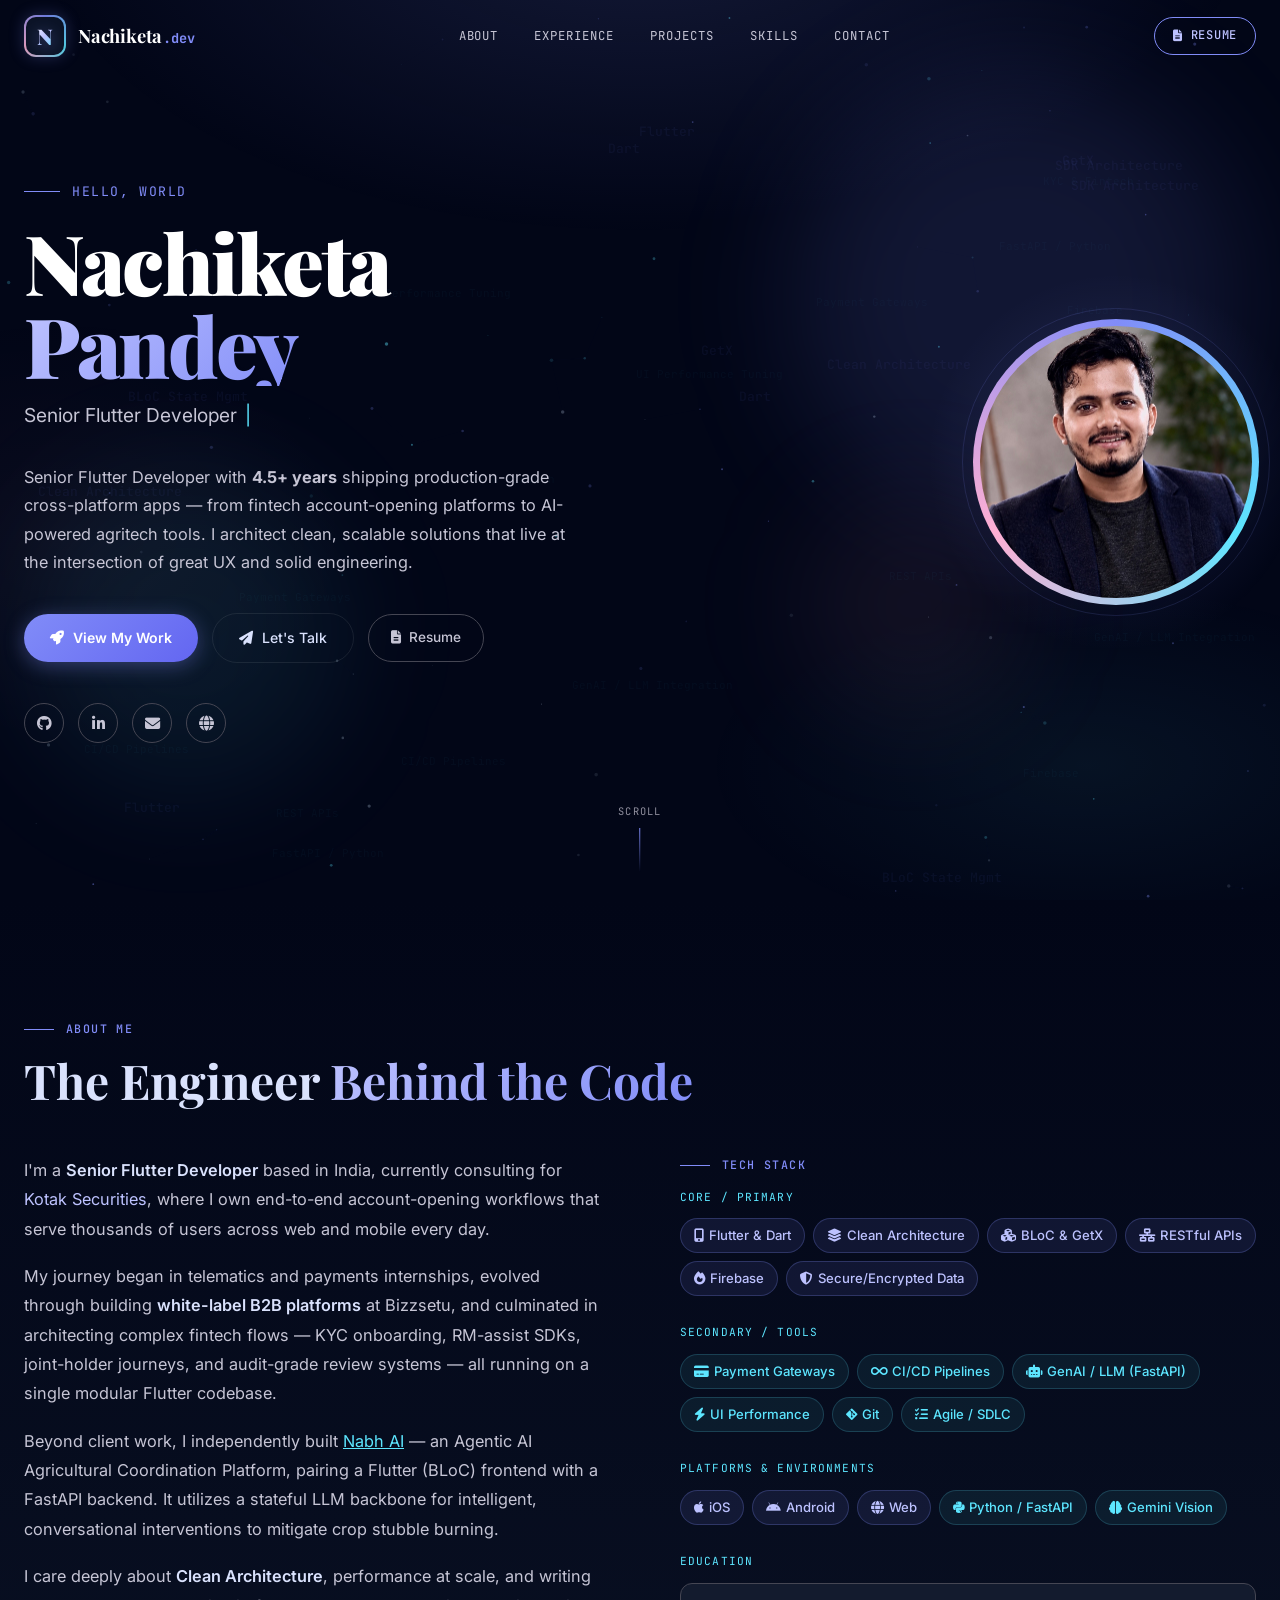
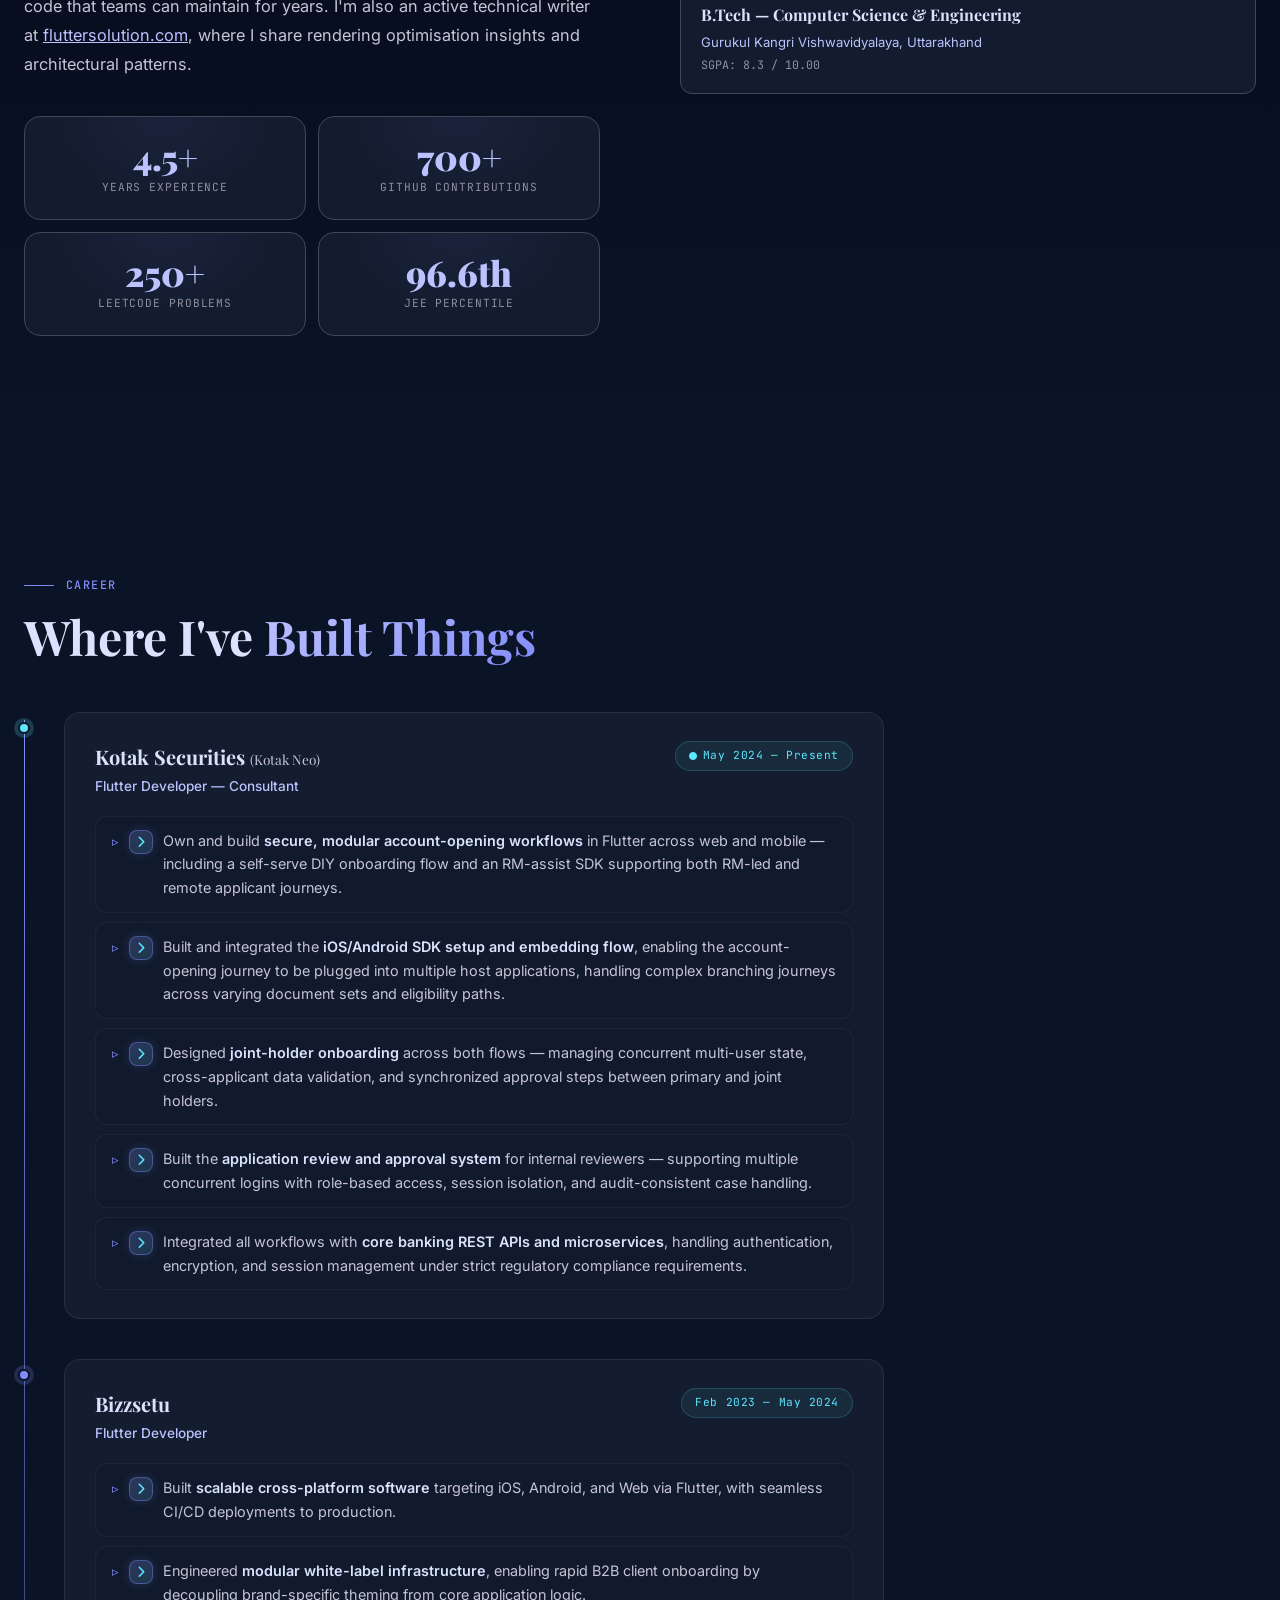
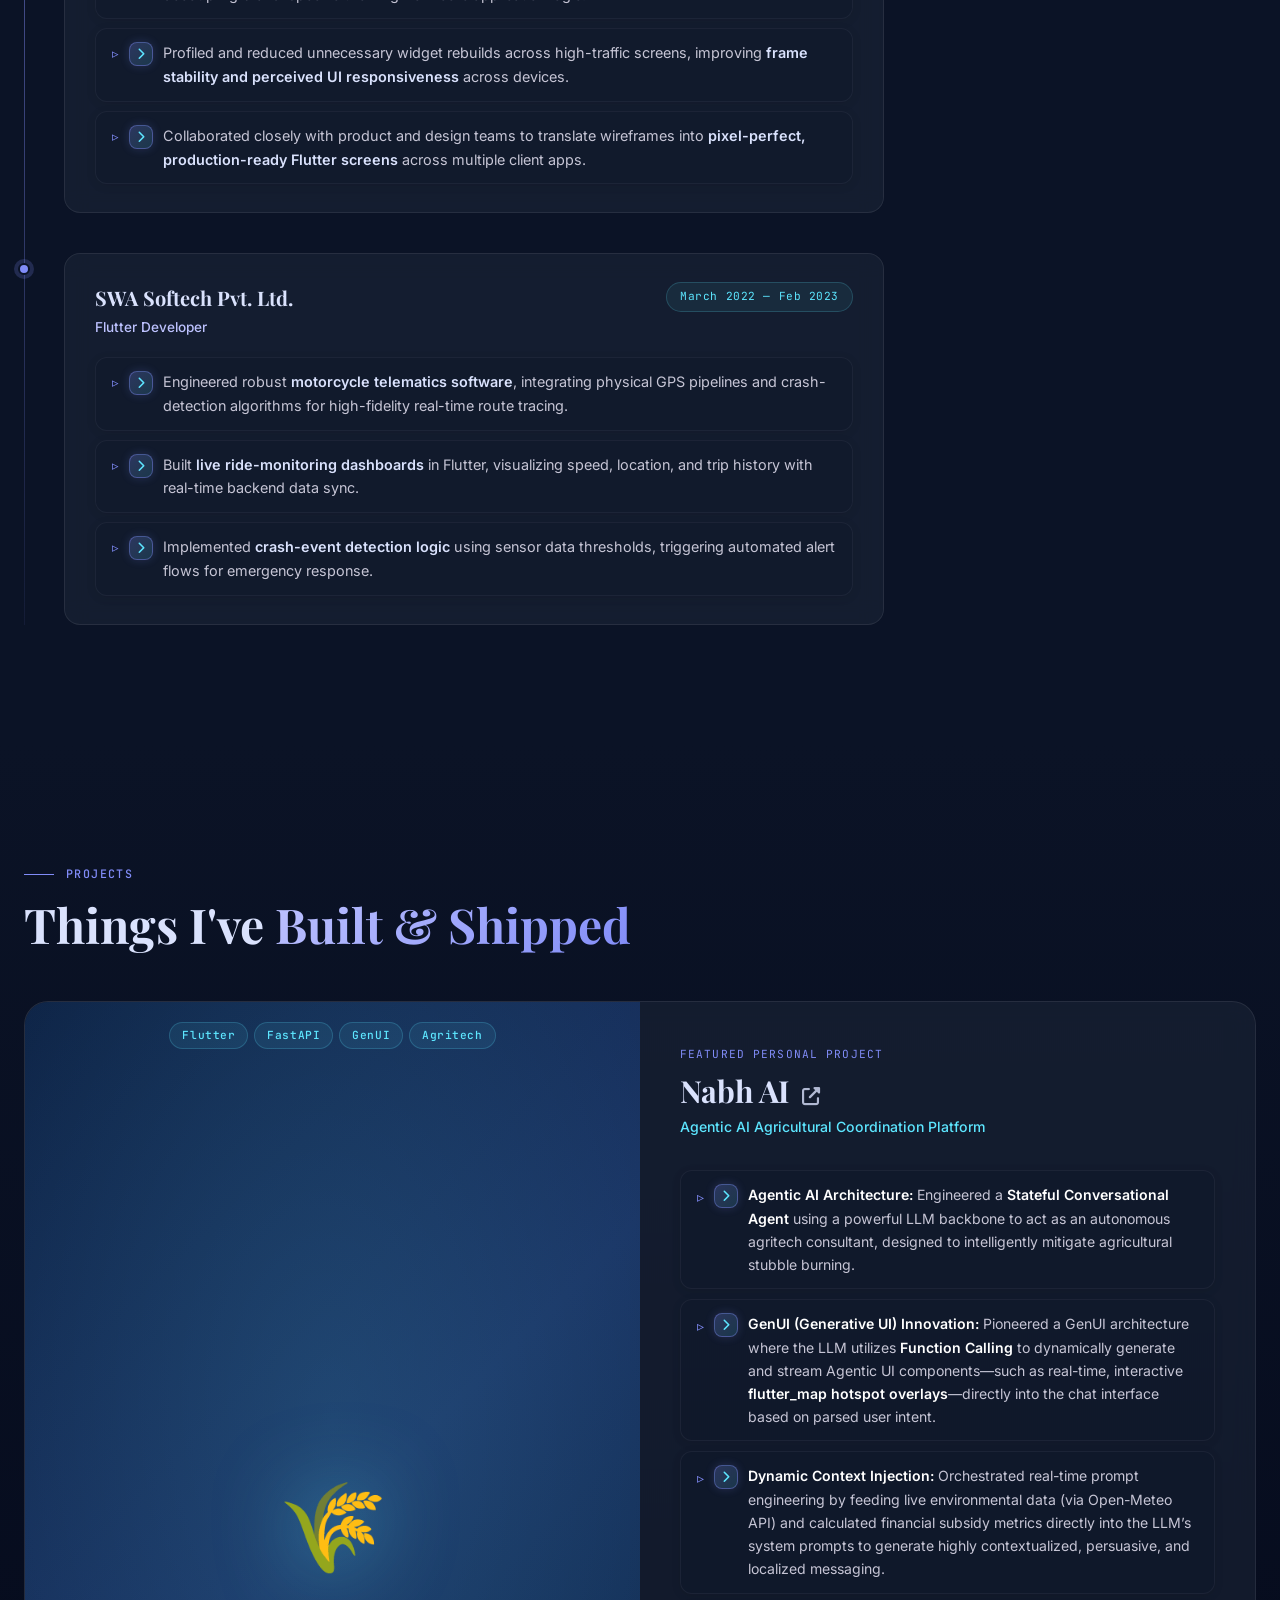
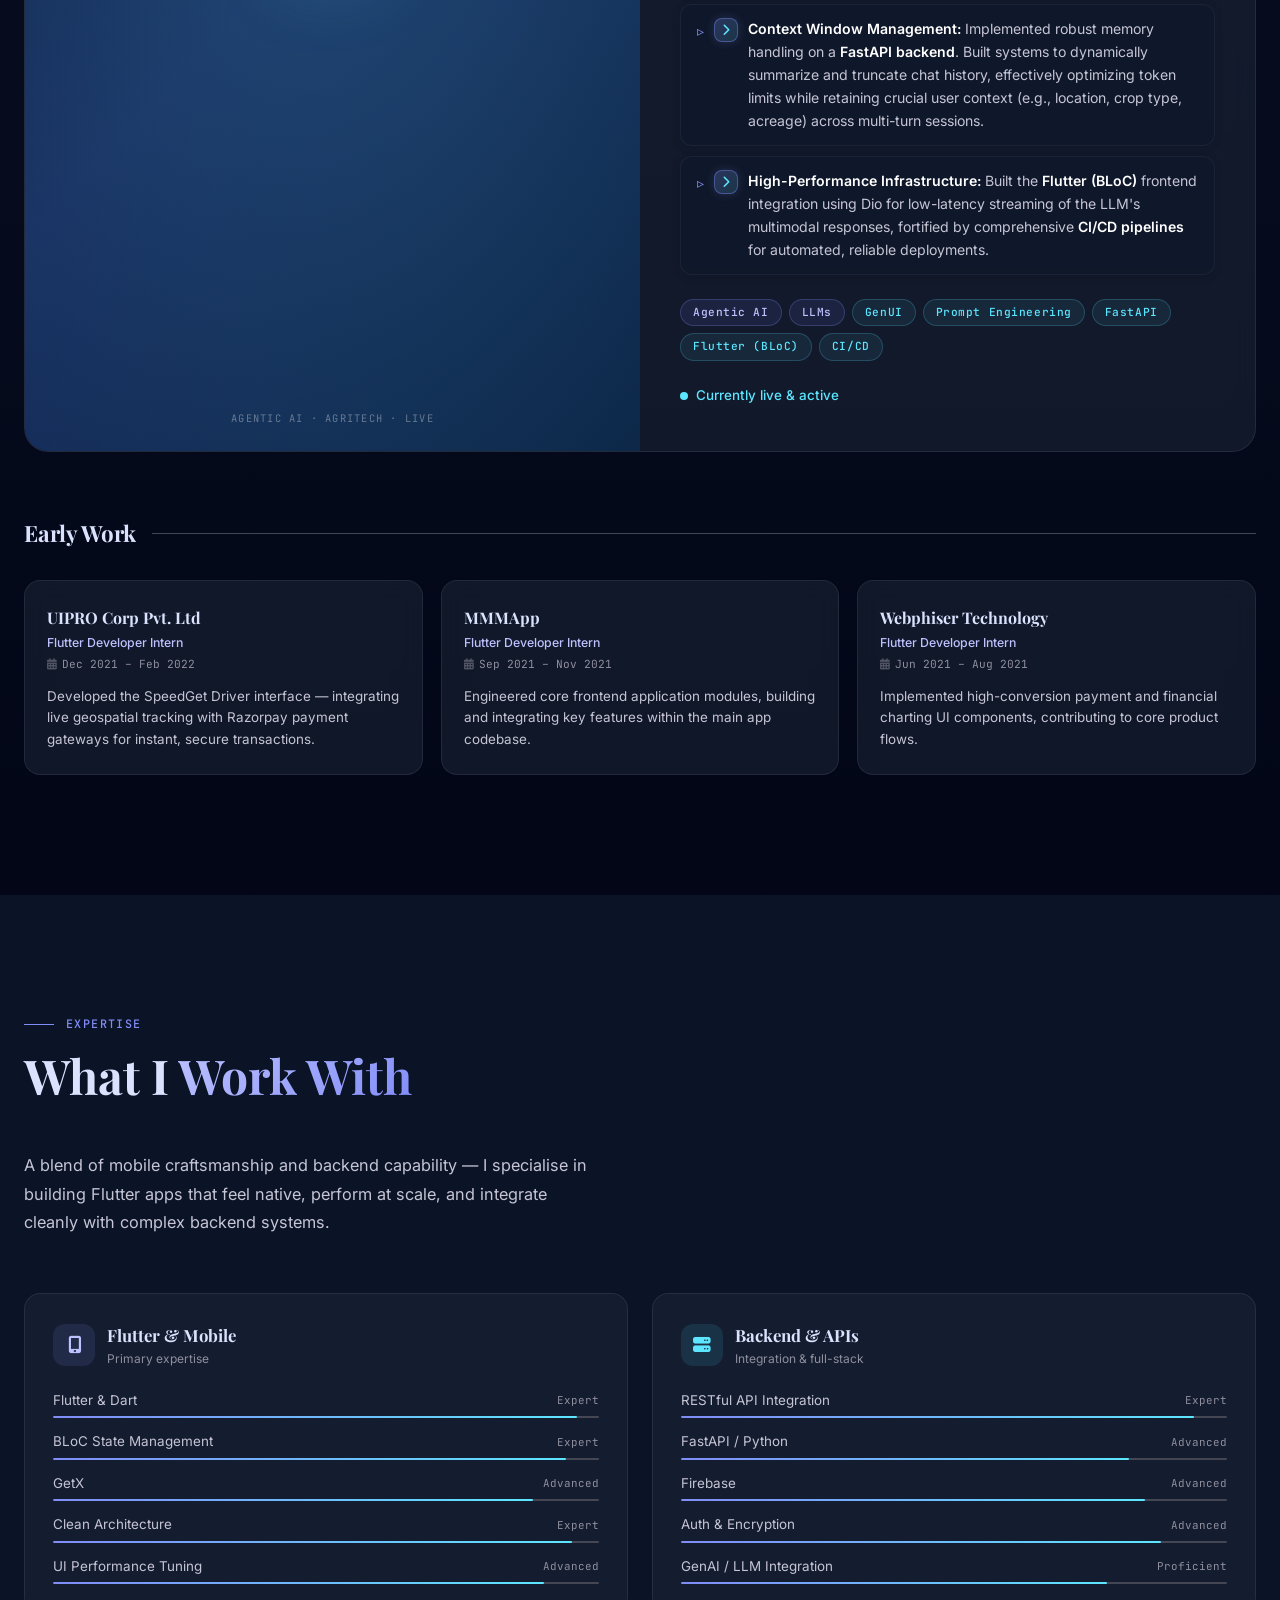
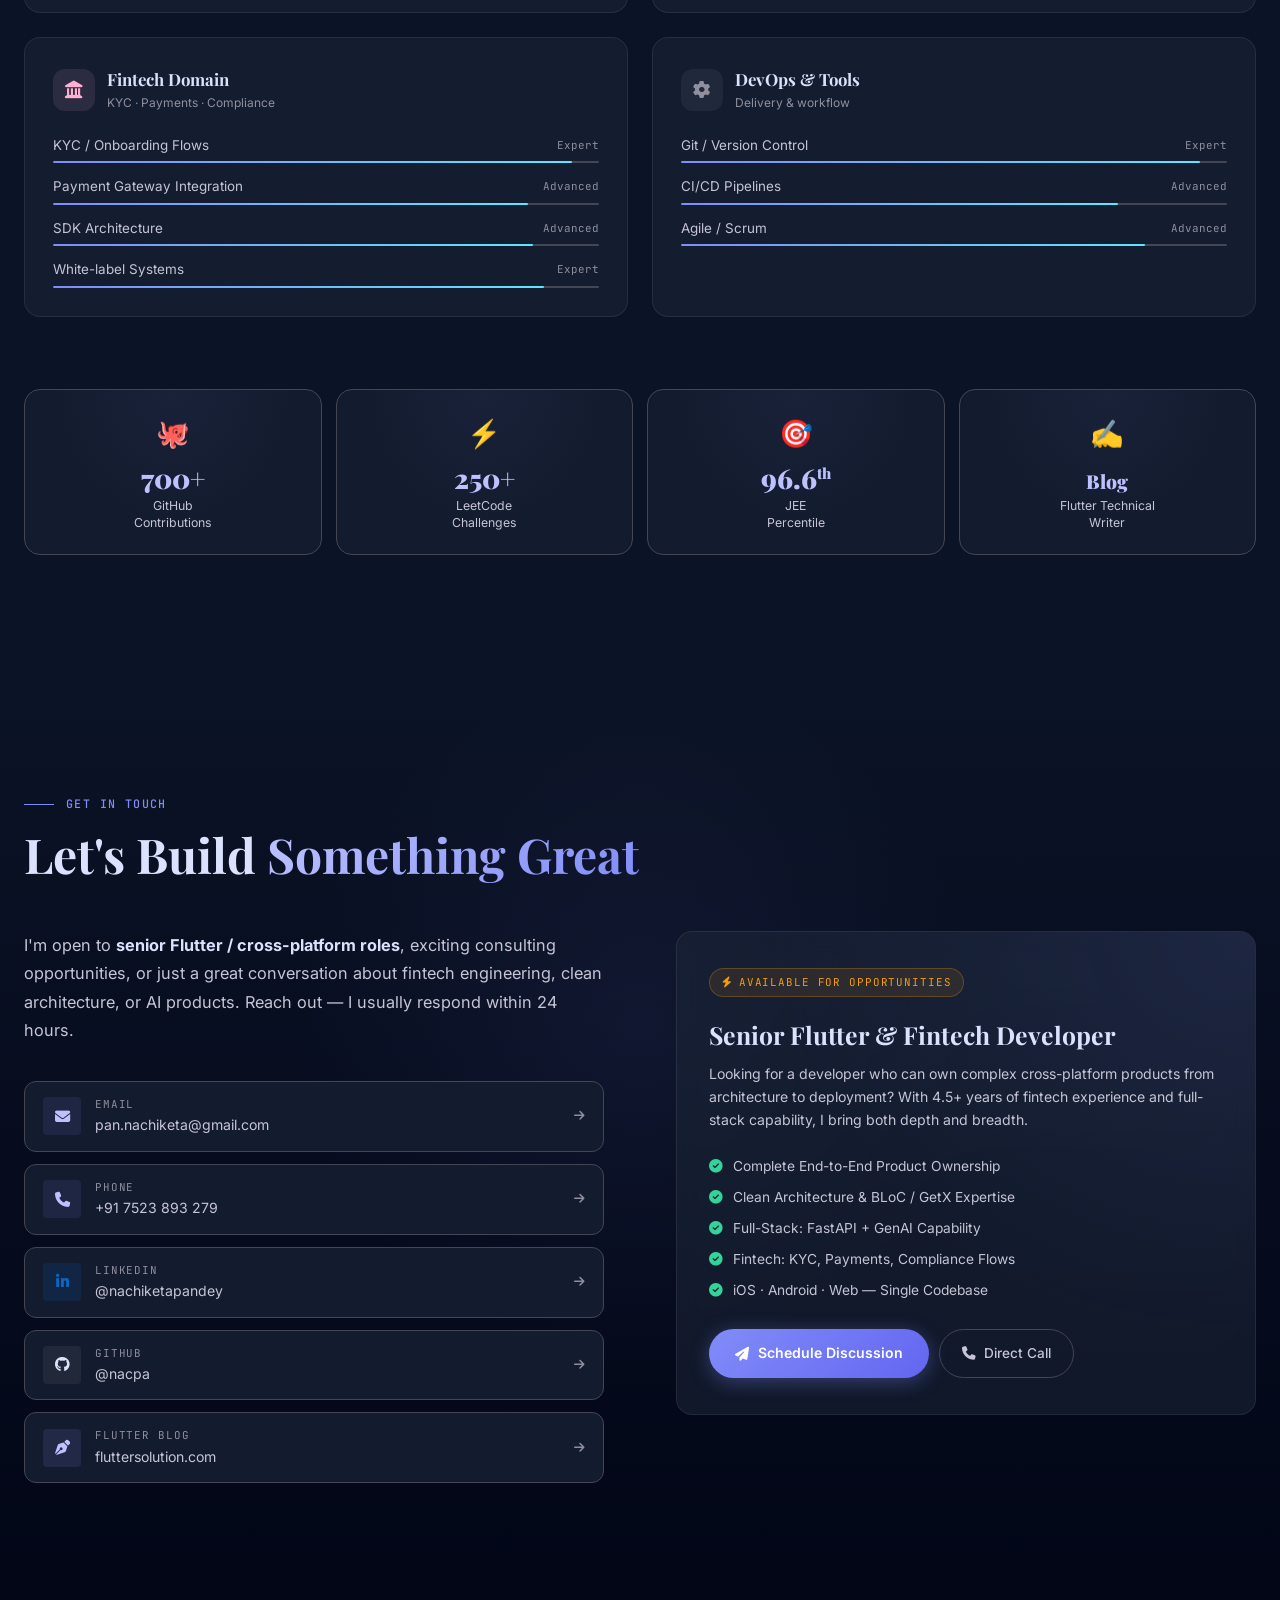
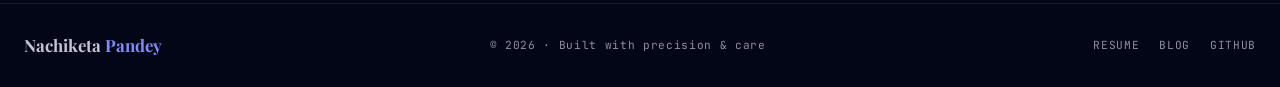
==== commit bb74b3cc: "project update" ====
--- a/index.html
+++ b/index.html
@@ -166,10 +166,10 @@
               and audit-grade review systems — all running on a single modular Flutter codebase.
             </p>
             <p>
-              Beyond client work, I independently built <span class="text-secondary">Nabh</span>
-              — an end-to-end agentic AI application for agritech, pairing a Flutter frontend with
-              a FastAPI backend and Gemini Vision, tackling the real-world problem of crop stubble
-              burning in North India.
+              Beyond client work, I independently built <a href="https://nabh.fluttersolution.com/" target="_blank" rel="noopener noreferrer" class="text-secondary" style="text-decoration: underline;">Nabh AI</a>
+              — an Agentic AI Agricultural Coordination Platform, pairing a Flutter (BLoC) frontend with
+              a FastAPI backend. It utilizes a stateful LLM backbone for intelligent, conversational 
+              interventions to mitigate crop stubble burning.
             </p>
             <p>
               I care deeply about <strong>Clean Architecture</strong>, performance at scale, and
@@ -404,7 +404,7 @@
           <div class="project-visual-tags">
             <span class="chip">Flutter</span>
             <span class="chip">FastAPI</span>
-            <span class="chip">Gemini Vision</span>
+            <span class="chip">GenUI</span>
             <span class="chip">Agritech</span>
           </div>
           <div class="project-visual-icon">🌾</div>
@@ -413,37 +413,40 @@
 
         <div class="project-featured-info">
           <div class="project-eyebrow">Featured Personal Project</div>
-          <h3 class="project-title">Nabh</h3>
-          <div class="project-subtitle">Agentic AI Application for Agritech</div>
+          <h3 class="project-title"><a href="https://nabh.fluttersolution.com/" target="_blank" rel="noopener noreferrer" style="color: inherit; text-decoration: none;">Nabh AI <i class="fas fa-external-link-alt" style="font-size: 0.6em; margin-left: 6px; opacity: 0.8;"></i></a></h3>
+          <div class="project-subtitle">Agentic AI Agricultural Coordination Platform</div>
 
           <div class="project-bullets">
             <div class="project-bullet">
               <div class="bullet-arrow"><i class="fas fa-chevron-right"></i></div>
-              <div class="bullet-content">Architected and built an end-to-end agentic AI app tackling <strong>crop
-                  stubble burning</strong> in North India — designing for two personas (farmers &amp; city residents)
-                with tailored feature sets.</div>
+              <div class="bullet-content"><strong>Agentic AI Architecture:</strong> Engineered a <strong>Stateful Conversational Agent</strong> using a powerful LLM backbone to act as an autonomous agritech consultant, designed to intelligently mitigate agricultural stubble burning.</div>
             </div>
             <div class="project-bullet">
               <div class="bullet-arrow"><i class="fas fa-chevron-right"></i></div>
-              <div class="bullet-content">Flutter frontend + FastAPI backend, orchestrating <strong>Gemini
-                  Vision</strong> for a Photo-to-Plan Field Scan that analyzes field images and generates actionable
-                stubble-management plans.</div>
+              <div class="bullet-content"><strong>GenUI (Generative UI) Innovation:</strong> Pioneered a GenUI architecture where the LLM utilizes <strong>Function Calling</strong> to dynamically generate and stream Agentic UI components—such as real-time, interactive <strong>flutter_map hotspot overlays</strong>—directly into the chat interface based on parsed user intent.</div>
             </div>
             <div class="project-bullet">
               <div class="bullet-arrow"><i class="fas fa-chevron-right"></i></div>
-              <div class="bullet-content">Designed a <strong>Stubble Marketplace &amp; Profit Calculator</strong>,
-                connecting farmers to buyers using live data from Agmarknet and eNAM.</div>
+              <div class="bullet-content"><strong>Dynamic Context Injection:</strong> Orchestrated real-time prompt engineering by feeding live environmental data (via Open-Meteo API) and calculated financial subsidy metrics directly into the LLM’s system prompts to generate highly contextualized, persuasive, and localized messaging.</div>
+            </div>
+            <div class="project-bullet">
+              <div class="bullet-arrow"><i class="fas fa-chevron-right"></i></div>
+              <div class="bullet-content"><strong>Context Window Management:</strong> Implemented robust memory handling on a <strong>FastAPI backend</strong>. Built systems to dynamically summarize and truncate chat history, effectively optimizing token limits while retaining crucial user context (e.g., location, crop type, acreage) across multi-turn sessions.</div>
+            </div>
+            <div class="project-bullet">
+              <div class="bullet-arrow"><i class="fas fa-chevron-right"></i></div>
+              <div class="bullet-content"><strong>High-Performance Infrastructure:</strong> Built the <strong>Flutter (BLoC)</strong> frontend integration using Dio for low-latency streaming of the LLM's multimodal responses, fortified by comprehensive <strong>CI/CD pipelines</strong> for automated, reliable deployments.</div>
             </div>
           </div>
 
           <div class="project-tags">
-            <span class="chip primary-chip">Flutter</span>
-            <span class="chip primary-chip">Dart</span>
+            <span class="chip primary-chip">Agentic AI</span>
+            <span class="chip primary-chip">LLMs</span>
+            <span class="chip">GenUI</span>
+            <span class="chip">Prompt Engineering</span>
             <span class="chip">FastAPI</span>
-            <span class="chip">Python</span>
-            <span class="chip">Gemini Vision</span>
-            <span class="chip">Agritech AI</span>
-            <span class="chip">REST APIs</span>
+            <span class="chip">Flutter (BLoC)</span>
+            <span class="chip">CI/CD</span>
           </div>
 
           <div class="project-status">
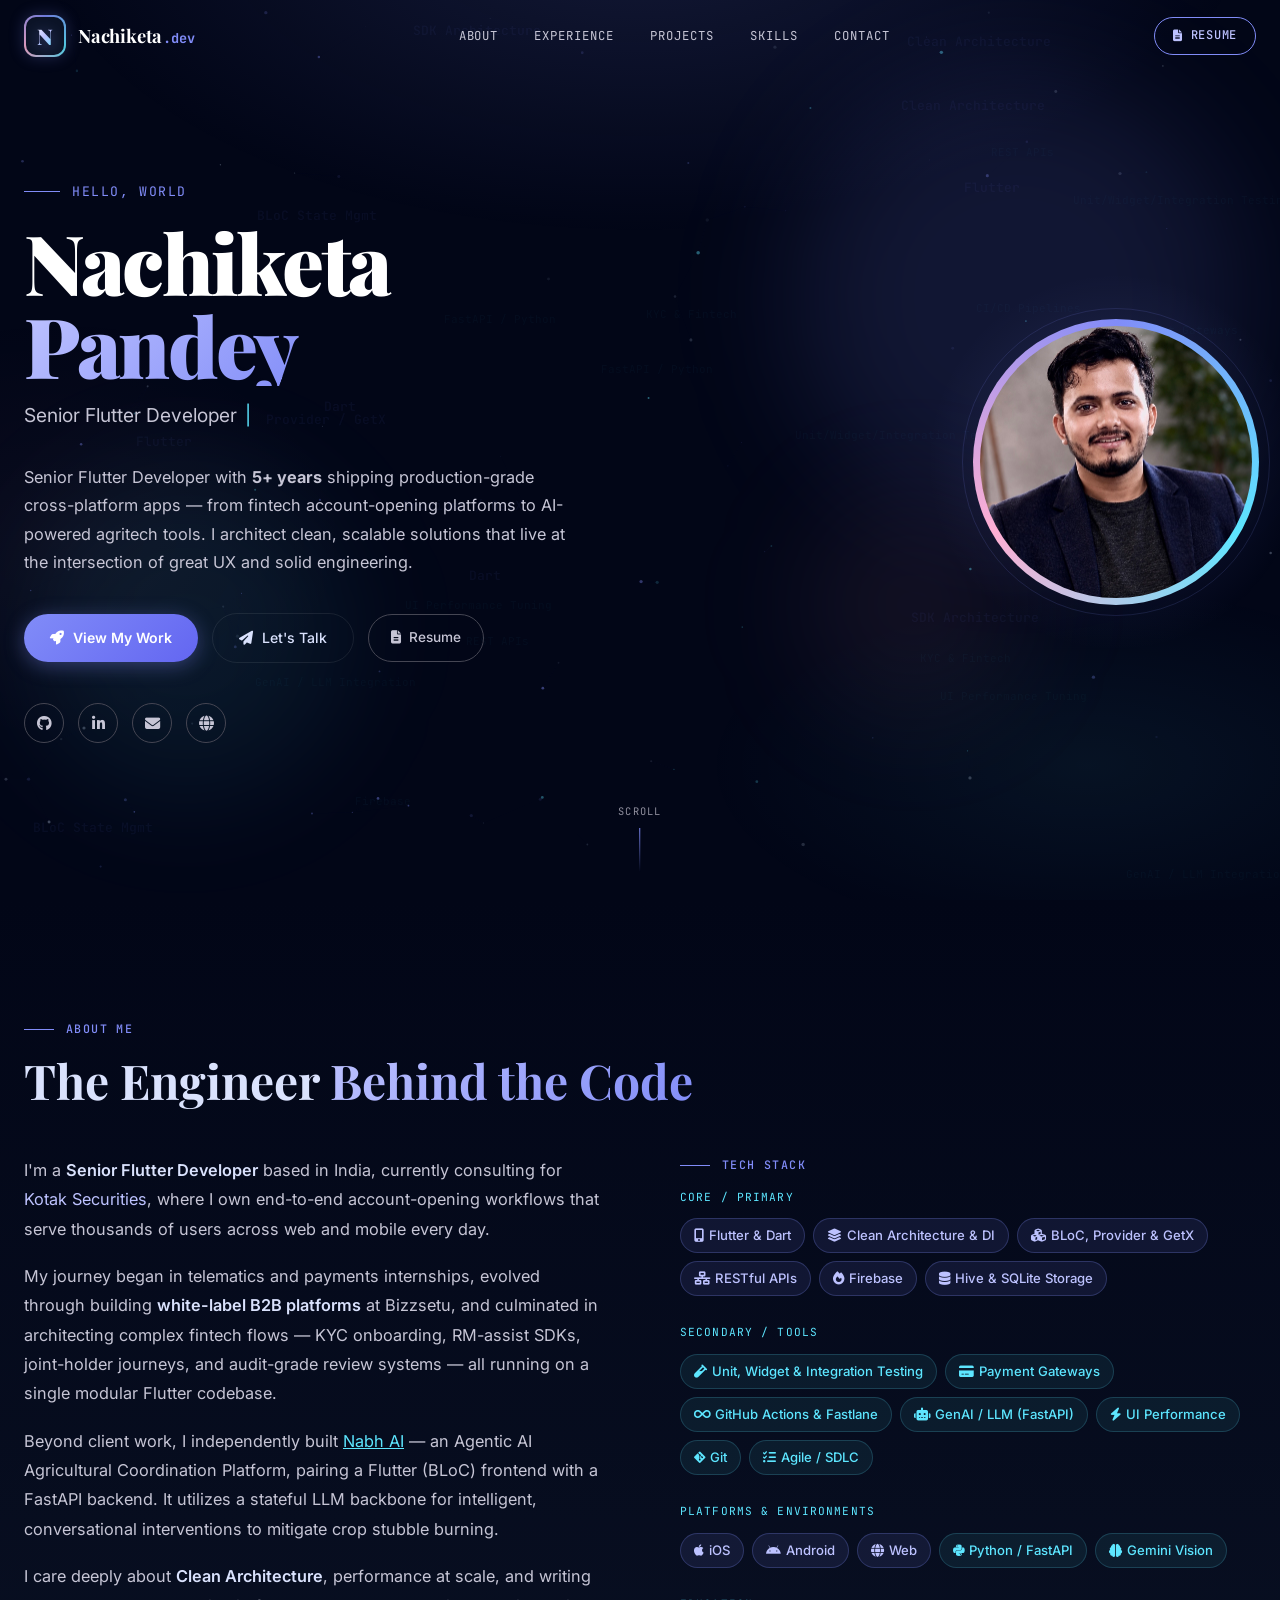
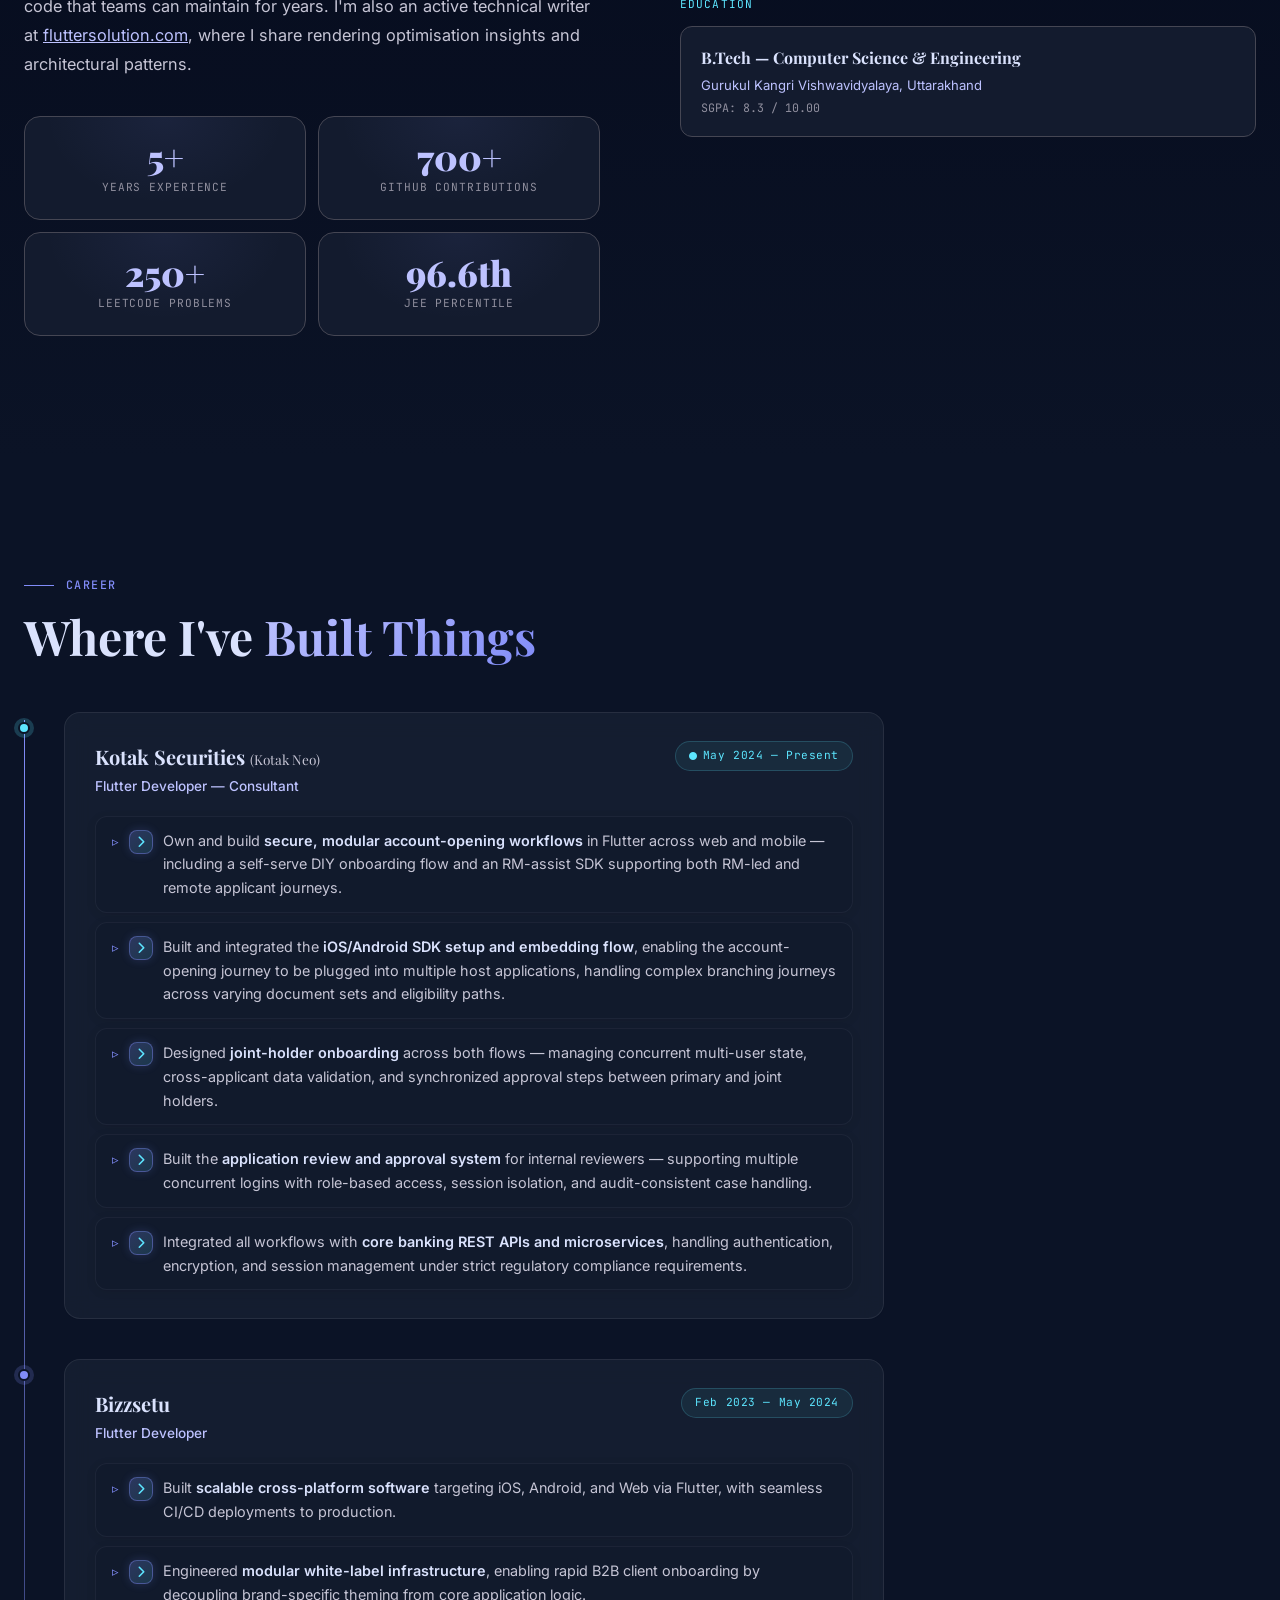
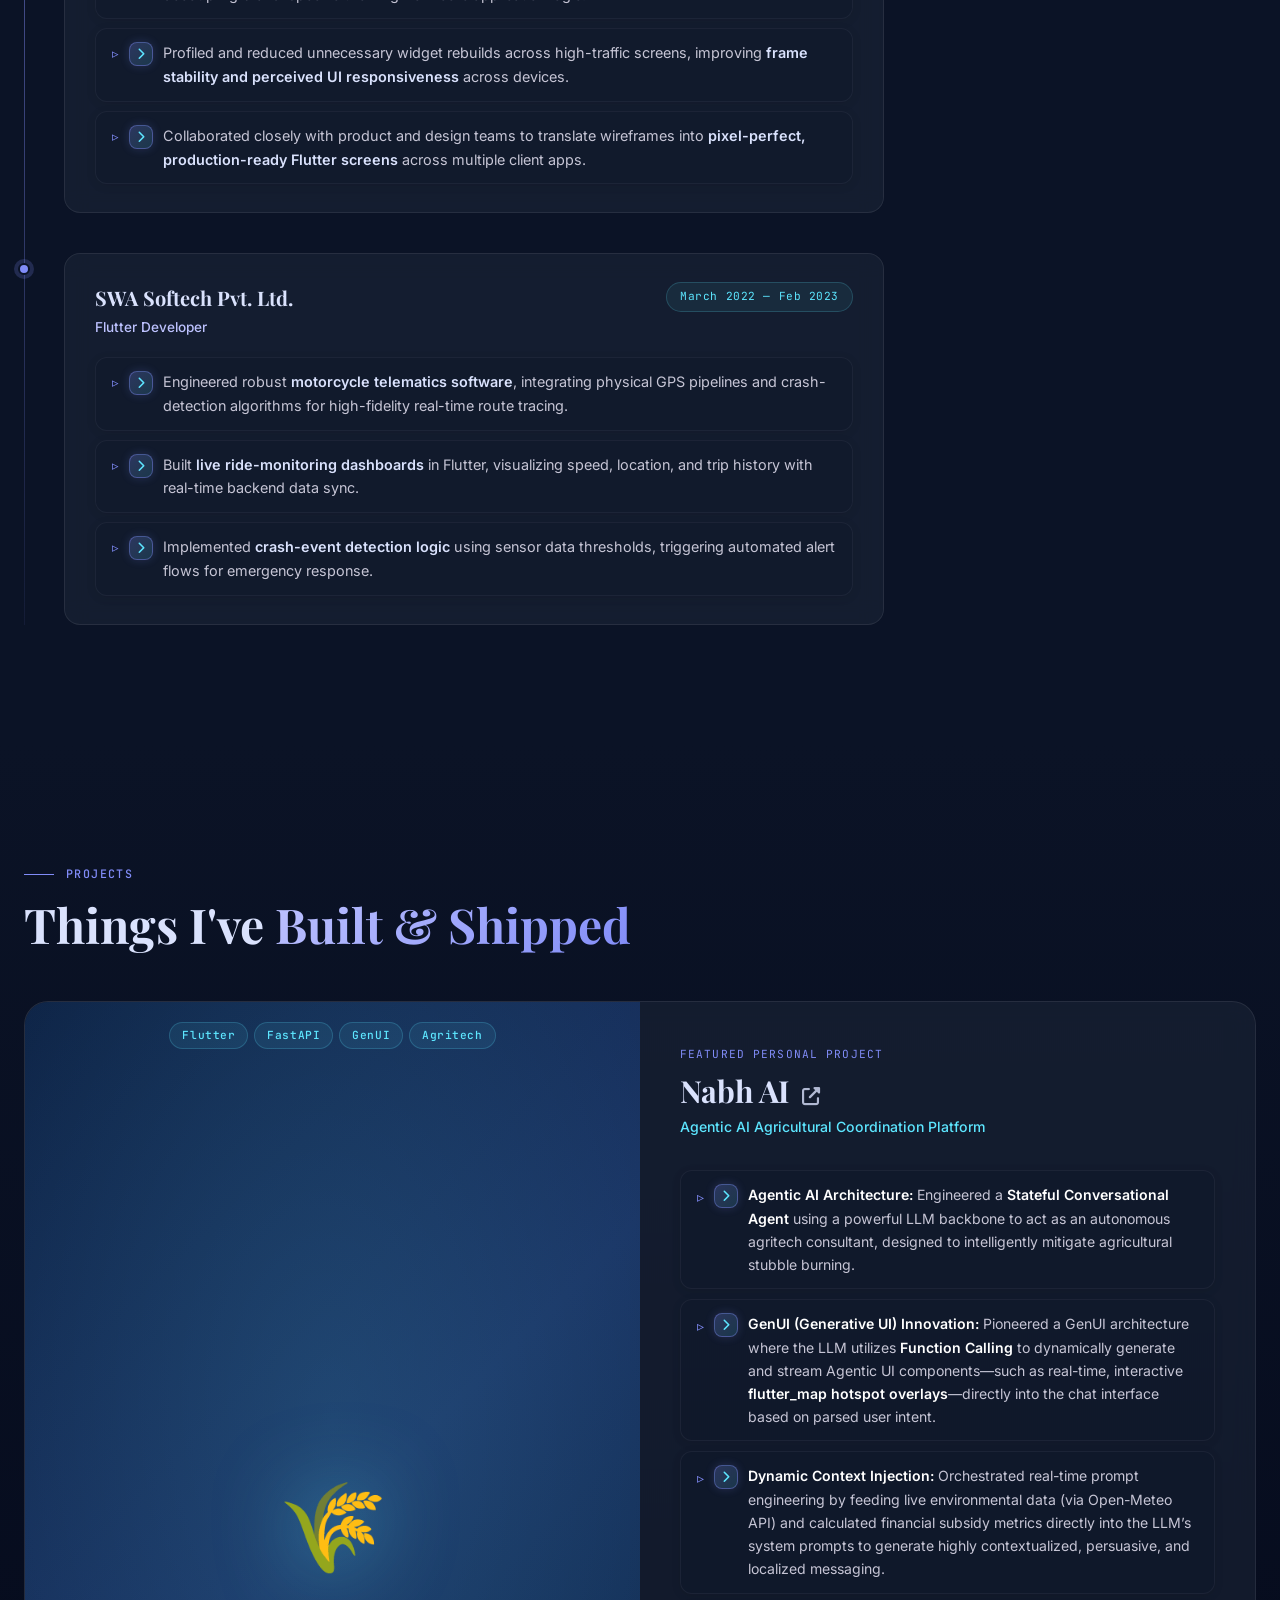
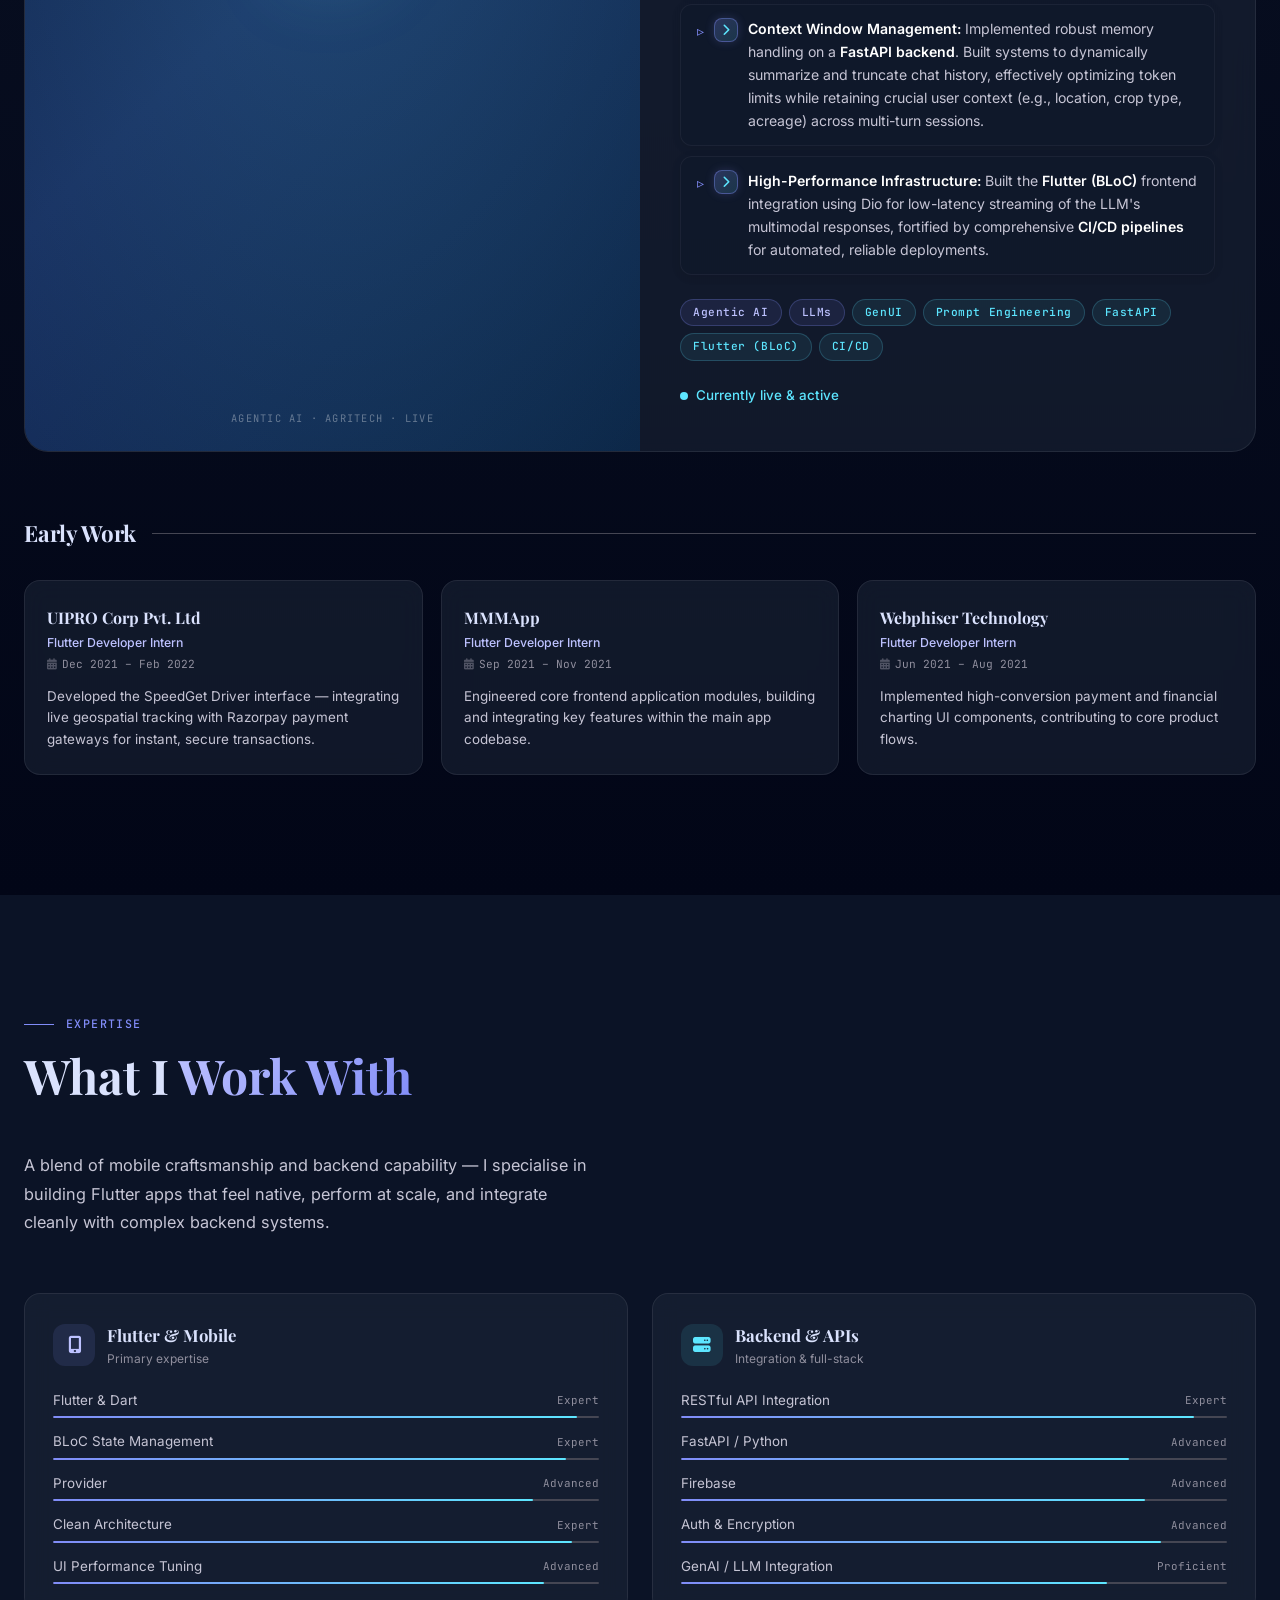
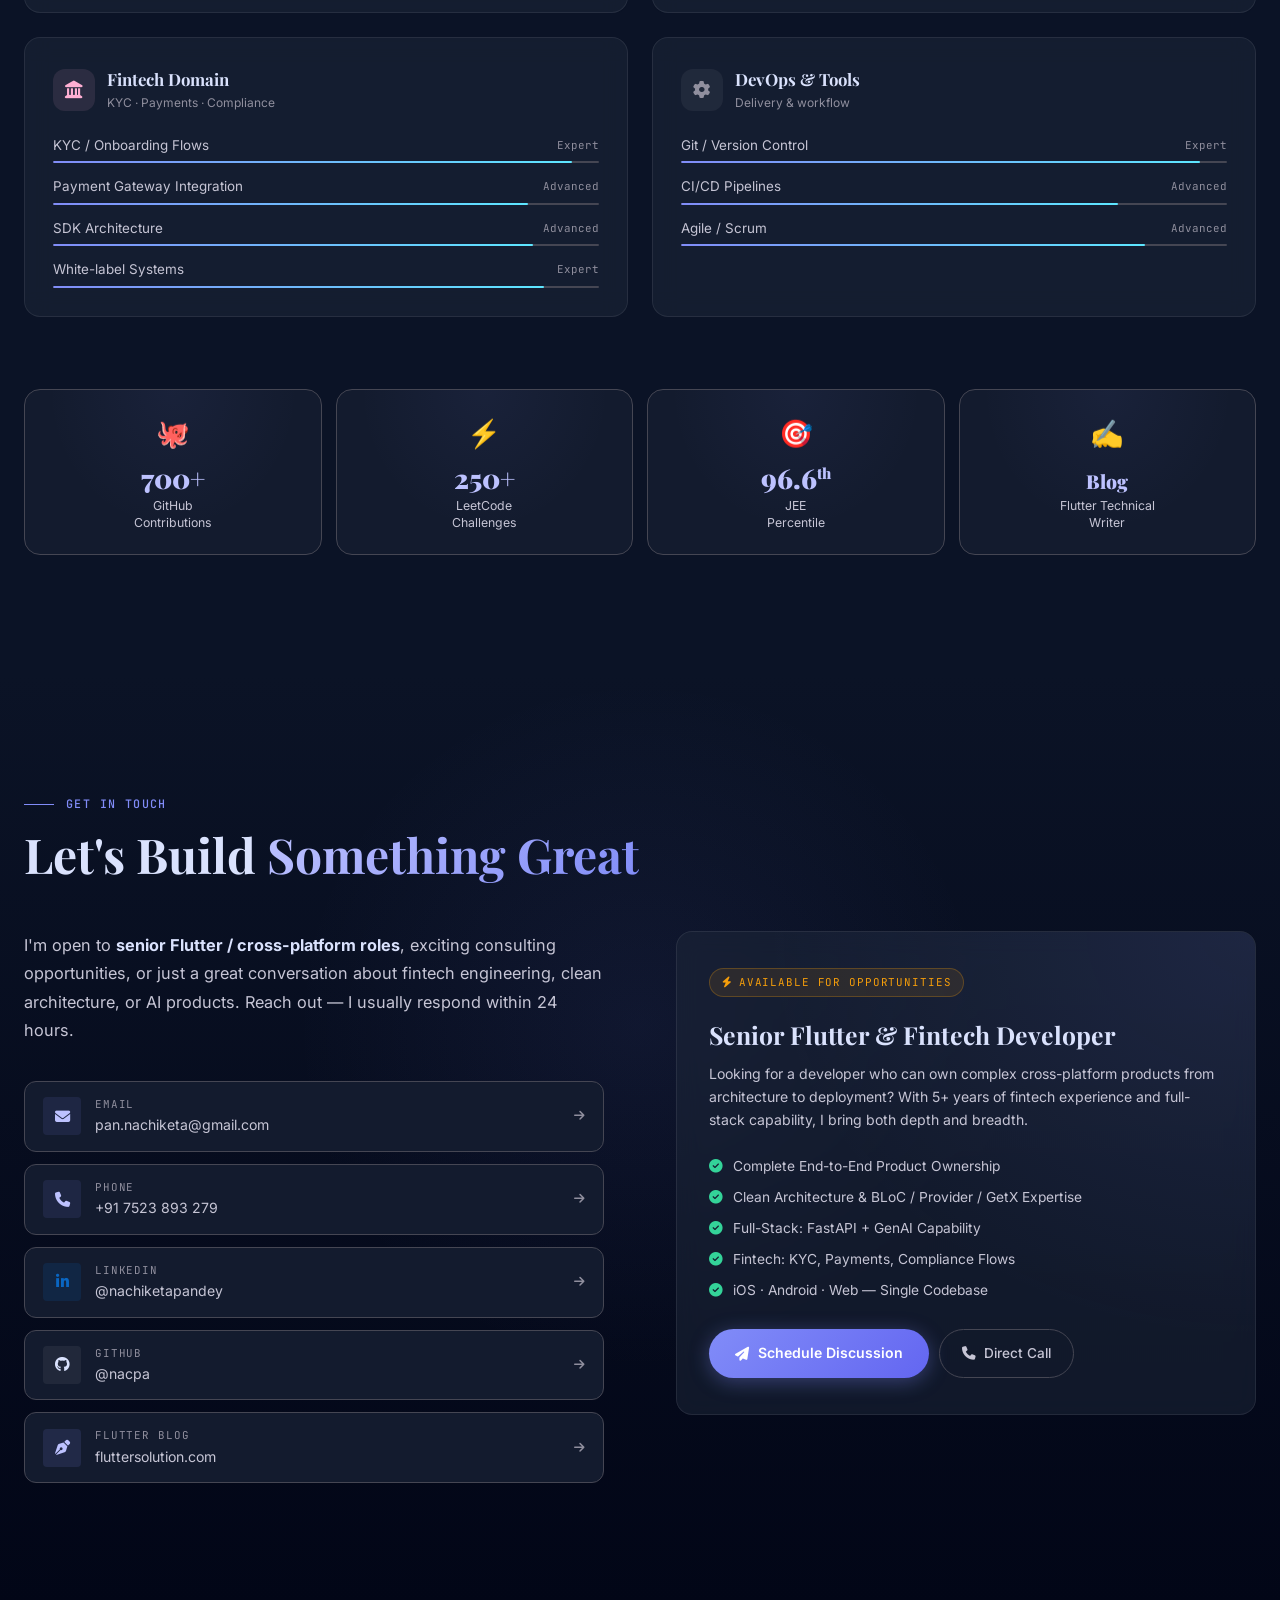
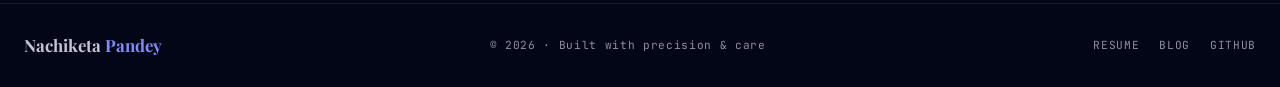
==== commit e28a2e3b: ".5 updatee" ====
--- a/index.html
+++ b/index.html
@@ -12,7 +12,7 @@
   <meta name="robots" content="index, follow" />
   <meta property="og:title" content="Nachiketa Pandey — Flutter Developer" />
   <meta property="og:description"
-    content="Senior Flutter Developer · Fintech · AI · 4.5+ years building production-grade apps" />
+    content="Senior Flutter Developer · Fintech · AI · 5+ years building production-grade apps" />
   <meta property="og:type" content="website" />
   <title>Nachiketa Pandey — Portfolio</title>
   <link rel="icon" type="image/svg+xml" href="./favicon.svg" />
@@ -88,7 +88,7 @@
         </div>
 
         <p class="hero-summary">
-          Senior Flutter Developer with <strong>4.5+ years</strong> shipping production-grade cross-platform apps
+          Senior Flutter Developer with <strong>5+ years</strong> shipping production-grade cross-platform apps
           — from fintech account-opening platforms to AI-powered agritech tools.
           I architect clean, scalable solutions that live at the intersection of great UX and solid engineering.
         </p>
@@ -166,9 +166,10 @@
               and audit-grade review systems — all running on a single modular Flutter codebase.
             </p>
             <p>
-              Beyond client work, I independently built <a href="https://nabh.fluttersolution.com/" target="_blank" rel="noopener noreferrer" class="text-secondary" style="text-decoration: underline;">Nabh AI</a>
+              Beyond client work, I independently built <a href="https://nabh.fluttersolution.com/" target="_blank"
+                rel="noopener noreferrer" class="text-secondary" style="text-decoration: underline;">Nabh AI</a>
               — an Agentic AI Agricultural Coordination Platform, pairing a Flutter (BLoC) frontend with
-              a FastAPI backend. It utilizes a stateful LLM backbone for intelligent, conversational 
+              a FastAPI backend. It utilizes a stateful LLM backbone for intelligent, conversational
               interventions to mitigate crop stubble burning.
             </p>
             <p>
@@ -182,7 +183,7 @@
 
           <div class="about-stats">
             <div class="stat-card reveal" id="stat-exp">
-              <div class="stat-number" data-count="4.5" data-suffix="+">0</div>
+              <div class="stat-number" data-count="5" data-suffix="+">0</div>
               <div class="stat-label">Years Experience</div>
             </div>
             <div class="stat-card reveal reveal-delay-1" id="stat-github">
@@ -208,19 +209,21 @@
             <div class="skill-group-title">Core / Primary</div>
             <div class="skill-tags">
               <span class="skill-tag primary-tag"><i class="fas fa-mobile-alt"></i> Flutter &amp; Dart</span>
-              <span class="skill-tag primary-tag"><i class="fas fa-layer-group"></i> Clean Architecture</span>
-              <span class="skill-tag primary-tag"><i class="fas fa-cubes"></i> BLoC &amp; GetX</span>
+              <span class="skill-tag primary-tag"><i class="fas fa-layer-group"></i> Clean Architecture &amp; DI</span>
+              <span class="skill-tag primary-tag"><i class="fas fa-cubes"></i> BLoC, Provider &amp; GetX</span>
               <span class="skill-tag primary-tag"><i class="fas fa-network-wired"></i> RESTful APIs</span>
               <span class="skill-tag primary-tag"><i class="fas fa-fire"></i> Firebase</span>
-              <span class="skill-tag primary-tag"><i class="fas fa-shield-alt"></i> Secure/Encrypted Data</span>
+              <span class="skill-tag primary-tag"><i class="fas fa-database"></i> Hive &amp; SQLite Storage</span>
             </div>
           </div>
 
           <div class="skill-group reveal reveal-delay-1" id="about-secondary-skills">
             <div class="skill-group-title">Secondary / Tools</div>
             <div class="skill-tags">
+              <span class="skill-tag secondary-tag"><i class="fas fa-vial"></i> Unit, Widget &amp; Integration
+                Testing</span>
               <span class="skill-tag secondary-tag"><i class="fas fa-credit-card"></i> Payment Gateways</span>
-              <span class="skill-tag secondary-tag"><i class="fas fa-infinity"></i> CI/CD Pipelines</span>
+              <span class="skill-tag secondary-tag"><i class="fas fa-infinity"></i> GitHub Actions &amp; Fastlane</span>
               <span class="skill-tag secondary-tag"><i class="fas fa-robot"></i> GenAI / LLM (FastAPI)</span>
               <span class="skill-tag secondary-tag"><i class="fas fa-bolt"></i> UI Performance</span>
               <span class="skill-tag secondary-tag"><i class="fab fa-git-alt"></i> Git</span>
@@ -413,29 +416,45 @@
 
         <div class="project-featured-info">
           <div class="project-eyebrow">Featured Personal Project</div>
-          <h3 class="project-title"><a href="https://nabh.fluttersolution.com/" target="_blank" rel="noopener noreferrer" style="color: inherit; text-decoration: none;">Nabh AI <i class="fas fa-external-link-alt" style="font-size: 0.6em; margin-left: 6px; opacity: 0.8;"></i></a></h3>
+          <h3 class="project-title"><a href="https://nabh.fluttersolution.com/" target="_blank"
+              rel="noopener noreferrer" style="color: inherit; text-decoration: none;">Nabh AI <i
+                class="fas fa-external-link-alt" style="font-size: 0.6em; margin-left: 6px; opacity: 0.8;"></i></a></h3>
           <div class="project-subtitle">Agentic AI Agricultural Coordination Platform</div>
 
           <div class="project-bullets">
             <div class="project-bullet">
               <div class="bullet-arrow"><i class="fas fa-chevron-right"></i></div>
-              <div class="bullet-content"><strong>Agentic AI Architecture:</strong> Engineered a <strong>Stateful Conversational Agent</strong> using a powerful LLM backbone to act as an autonomous agritech consultant, designed to intelligently mitigate agricultural stubble burning.</div>
+              <div class="bullet-content"><strong>Agentic AI Architecture:</strong> Engineered a <strong>Stateful
+                  Conversational Agent</strong> using a powerful LLM backbone to act as an autonomous agritech
+                consultant, designed to intelligently mitigate agricultural stubble burning.</div>
             </div>
             <div class="project-bullet">
               <div class="bullet-arrow"><i class="fas fa-chevron-right"></i></div>
-              <div class="bullet-content"><strong>GenUI (Generative UI) Innovation:</strong> Pioneered a GenUI architecture where the LLM utilizes <strong>Function Calling</strong> to dynamically generate and stream Agentic UI components—such as real-time, interactive <strong>flutter_map hotspot overlays</strong>—directly into the chat interface based on parsed user intent.</div>
+              <div class="bullet-content"><strong>GenUI (Generative UI) Innovation:</strong> Pioneered a GenUI
+                architecture where the LLM utilizes <strong>Function Calling</strong> to dynamically generate and stream
+                Agentic UI components—such as real-time, interactive <strong>flutter_map hotspot
+                  overlays</strong>—directly into the chat interface based on parsed user intent.</div>
             </div>
             <div class="project-bullet">
               <div class="bullet-arrow"><i class="fas fa-chevron-right"></i></div>
-              <div class="bullet-content"><strong>Dynamic Context Injection:</strong> Orchestrated real-time prompt engineering by feeding live environmental data (via Open-Meteo API) and calculated financial subsidy metrics directly into the LLM’s system prompts to generate highly contextualized, persuasive, and localized messaging.</div>
+              <div class="bullet-content"><strong>Dynamic Context Injection:</strong> Orchestrated real-time prompt
+                engineering by feeding live environmental data (via Open-Meteo API) and calculated financial subsidy
+                metrics directly into the LLM’s system prompts to generate highly contextualized, persuasive, and
+                localized messaging.</div>
             </div>
             <div class="project-bullet">
               <div class="bullet-arrow"><i class="fas fa-chevron-right"></i></div>
-              <div class="bullet-content"><strong>Context Window Management:</strong> Implemented robust memory handling on a <strong>FastAPI backend</strong>. Built systems to dynamically summarize and truncate chat history, effectively optimizing token limits while retaining crucial user context (e.g., location, crop type, acreage) across multi-turn sessions.</div>
+              <div class="bullet-content"><strong>Context Window Management:</strong> Implemented robust memory handling
+                on a <strong>FastAPI backend</strong>. Built systems to dynamically summarize and truncate chat history,
+                effectively optimizing token limits while retaining crucial user context (e.g., location, crop type,
+                acreage) across multi-turn sessions.</div>
             </div>
             <div class="project-bullet">
               <div class="bullet-arrow"><i class="fas fa-chevron-right"></i></div>
-              <div class="bullet-content"><strong>High-Performance Infrastructure:</strong> Built the <strong>Flutter (BLoC)</strong> frontend integration using Dio for low-latency streaming of the LLM's multimodal responses, fortified by comprehensive <strong>CI/CD pipelines</strong> for automated, reliable deployments.</div>
+              <div class="bullet-content"><strong>High-Performance Infrastructure:</strong> Built the <strong>Flutter
+                  (BLoC)</strong> frontend integration using Dio for low-latency streaming of the LLM's multimodal
+                responses, fortified by comprehensive <strong>CI/CD pipelines</strong> for automated, reliable
+                deployments.</div>
             </div>
           </div>
 
@@ -535,7 +554,7 @@
             </div>
             <div class="skill-item-row">
               <div class="skill-item-label">
-                <span class="skill-item-name">GetX</span>
+                <span class="skill-item-name">Provider</span>
                 <span class="skill-item-pct">Advanced</span>
               </div>
               <div class="skill-bar-track">
@@ -812,7 +831,7 @@
             <h3 class="hire-card-title">Senior Flutter &amp; Fintech Developer</h3>
             <p class="hire-card-sub">
               Looking for a developer who can own complex cross-platform products from architecture to deployment?
-              With 4.5+ years of fintech experience and full-stack capability, I bring both depth and breadth.
+              With 5+ years of fintech experience and full-stack capability, I bring both depth and breadth.
             </p>
             <div class="hire-features">
               <div class="hire-feature">
@@ -821,7 +840,7 @@
               </div>
               <div class="hire-feature">
                 <i class="fas fa-check-circle"></i>
-                Clean Architecture &amp; BLoC / GetX Expertise
+                Clean Architecture &amp; BLoC / Provider / GetX Expertise
               </div>
               <div class="hire-feature">
                 <i class="fas fa-check-circle"></i>
@@ -1081,12 +1100,13 @@
         { text: 'BLoC State Mgmt', type: 'primary' },
         { text: 'Clean Architecture', type: 'primary' },
         { text: 'SDK Architecture', type: 'primary' },
-        { text: 'GetX', type: 'primary' },
+        { text: 'Provider / GetX', type: 'primary' },
         { text: 'REST APIs', type: 'secondary' },
         { text: 'FastAPI / Python', type: 'secondary' },
         { text: 'Firebase', type: 'secondary' },
         { text: 'KYC & Fintech', type: 'secondary' },
         { text: 'CI/CD Pipelines', type: 'secondary' },
+        { text: 'Unit/Widget/Integration Testing', type: 'secondary' },
         { text: 'GenAI / LLM Integration', type: 'secondary' },
         { text: 'Payment Gateways', type: 'secondary' },
         { text: 'UI Performance Tuning', type: 'secondary' }
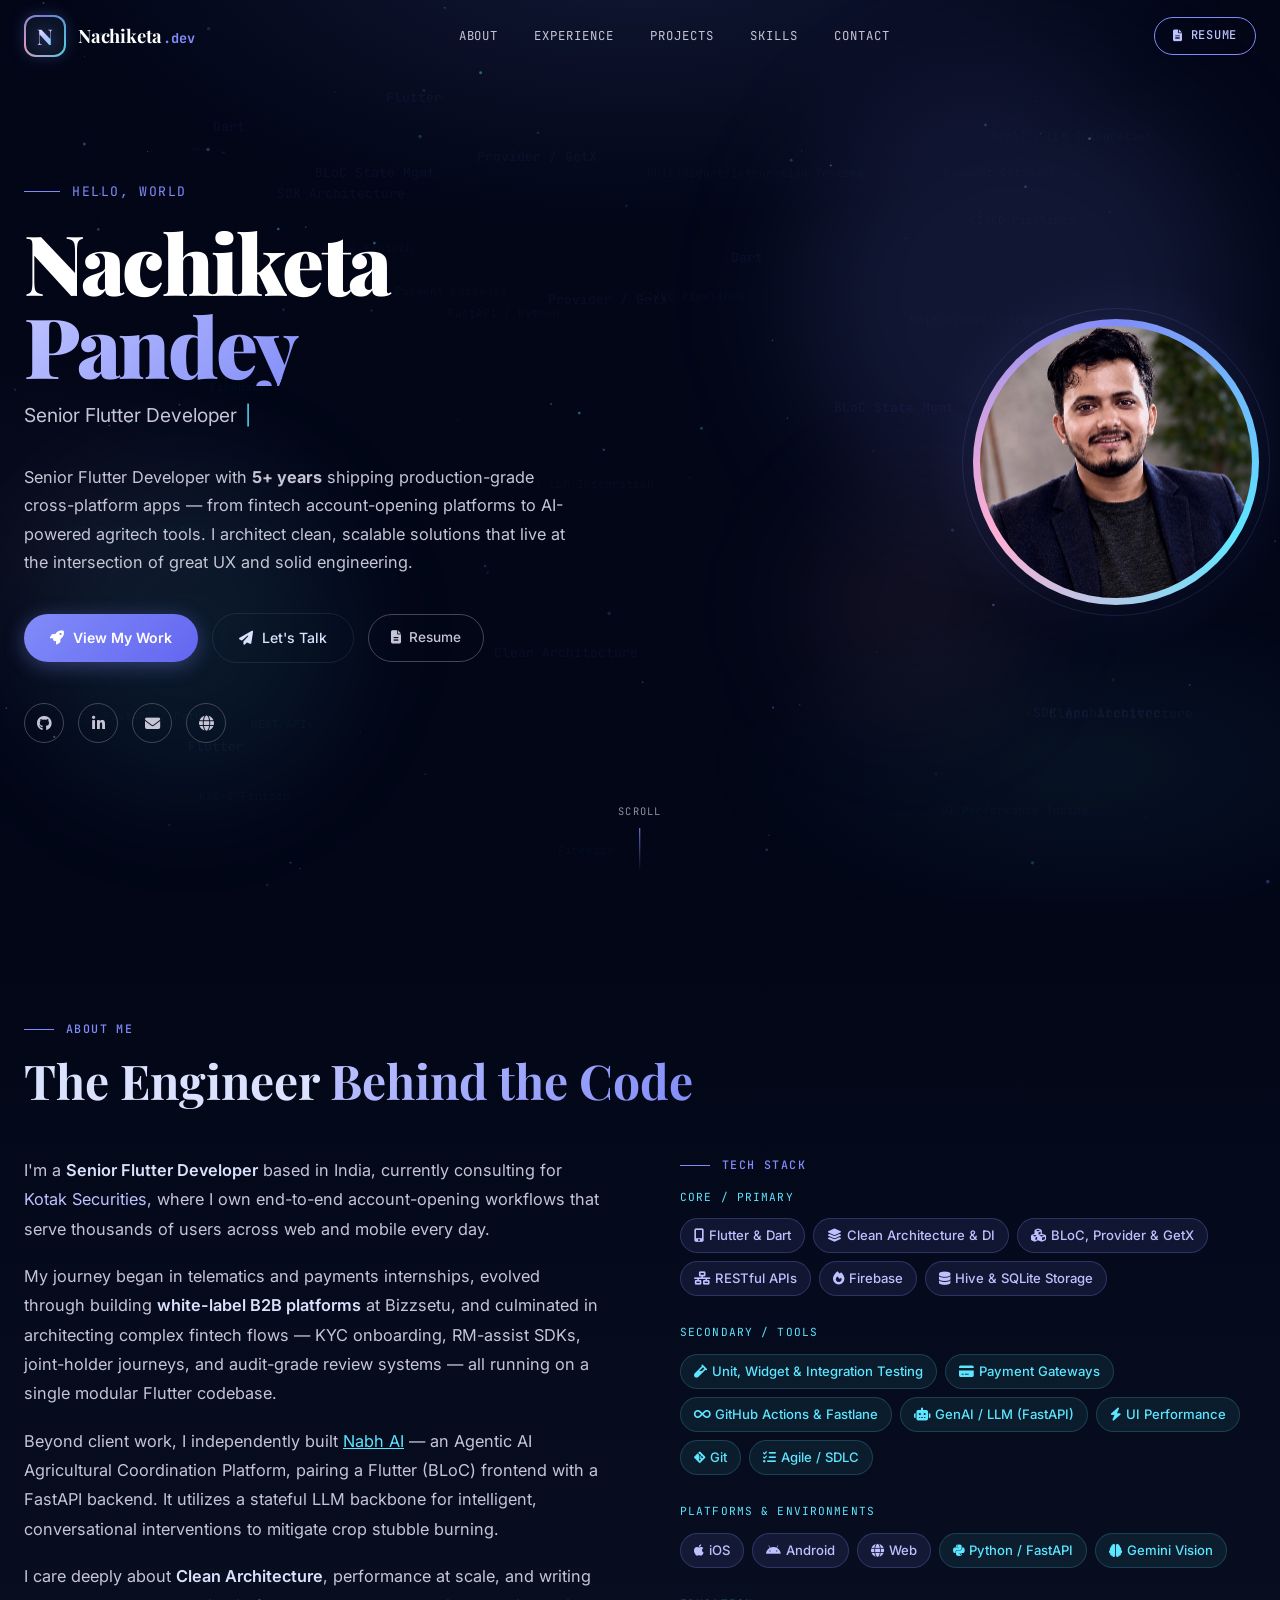
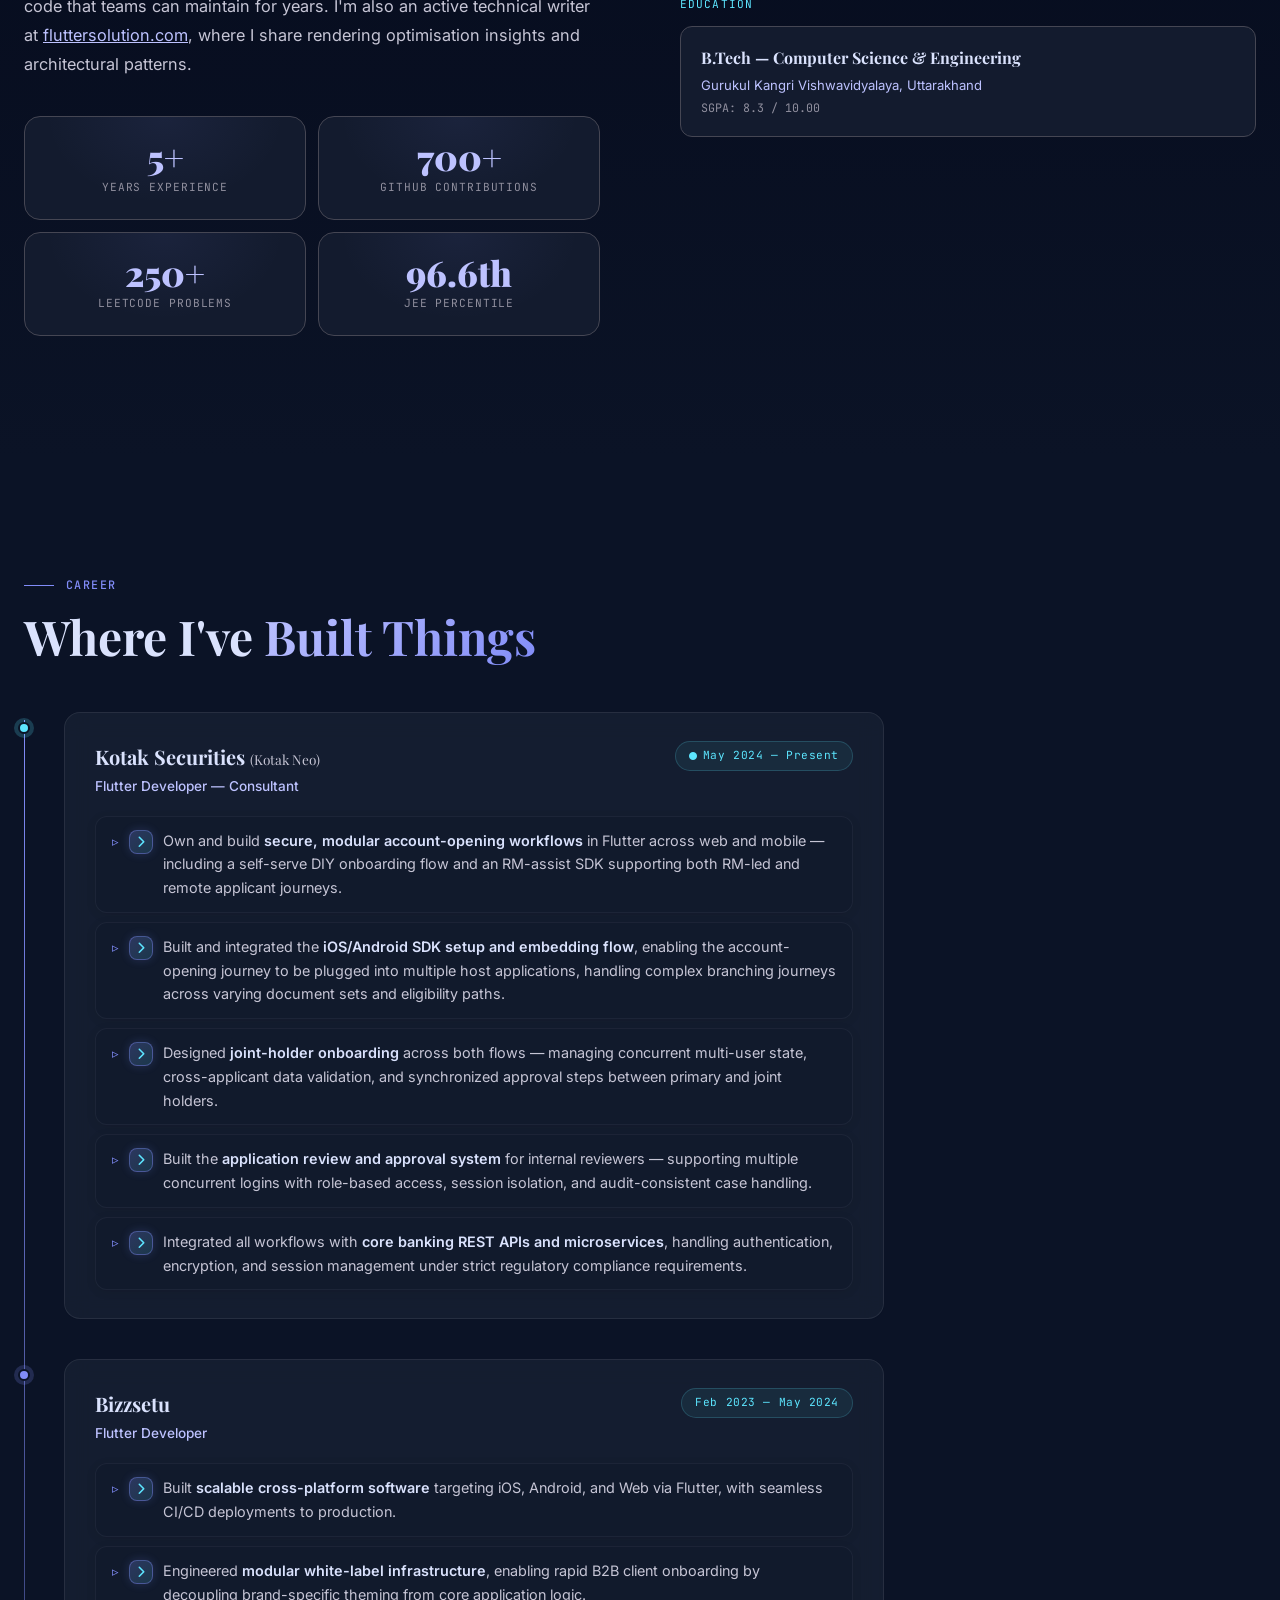
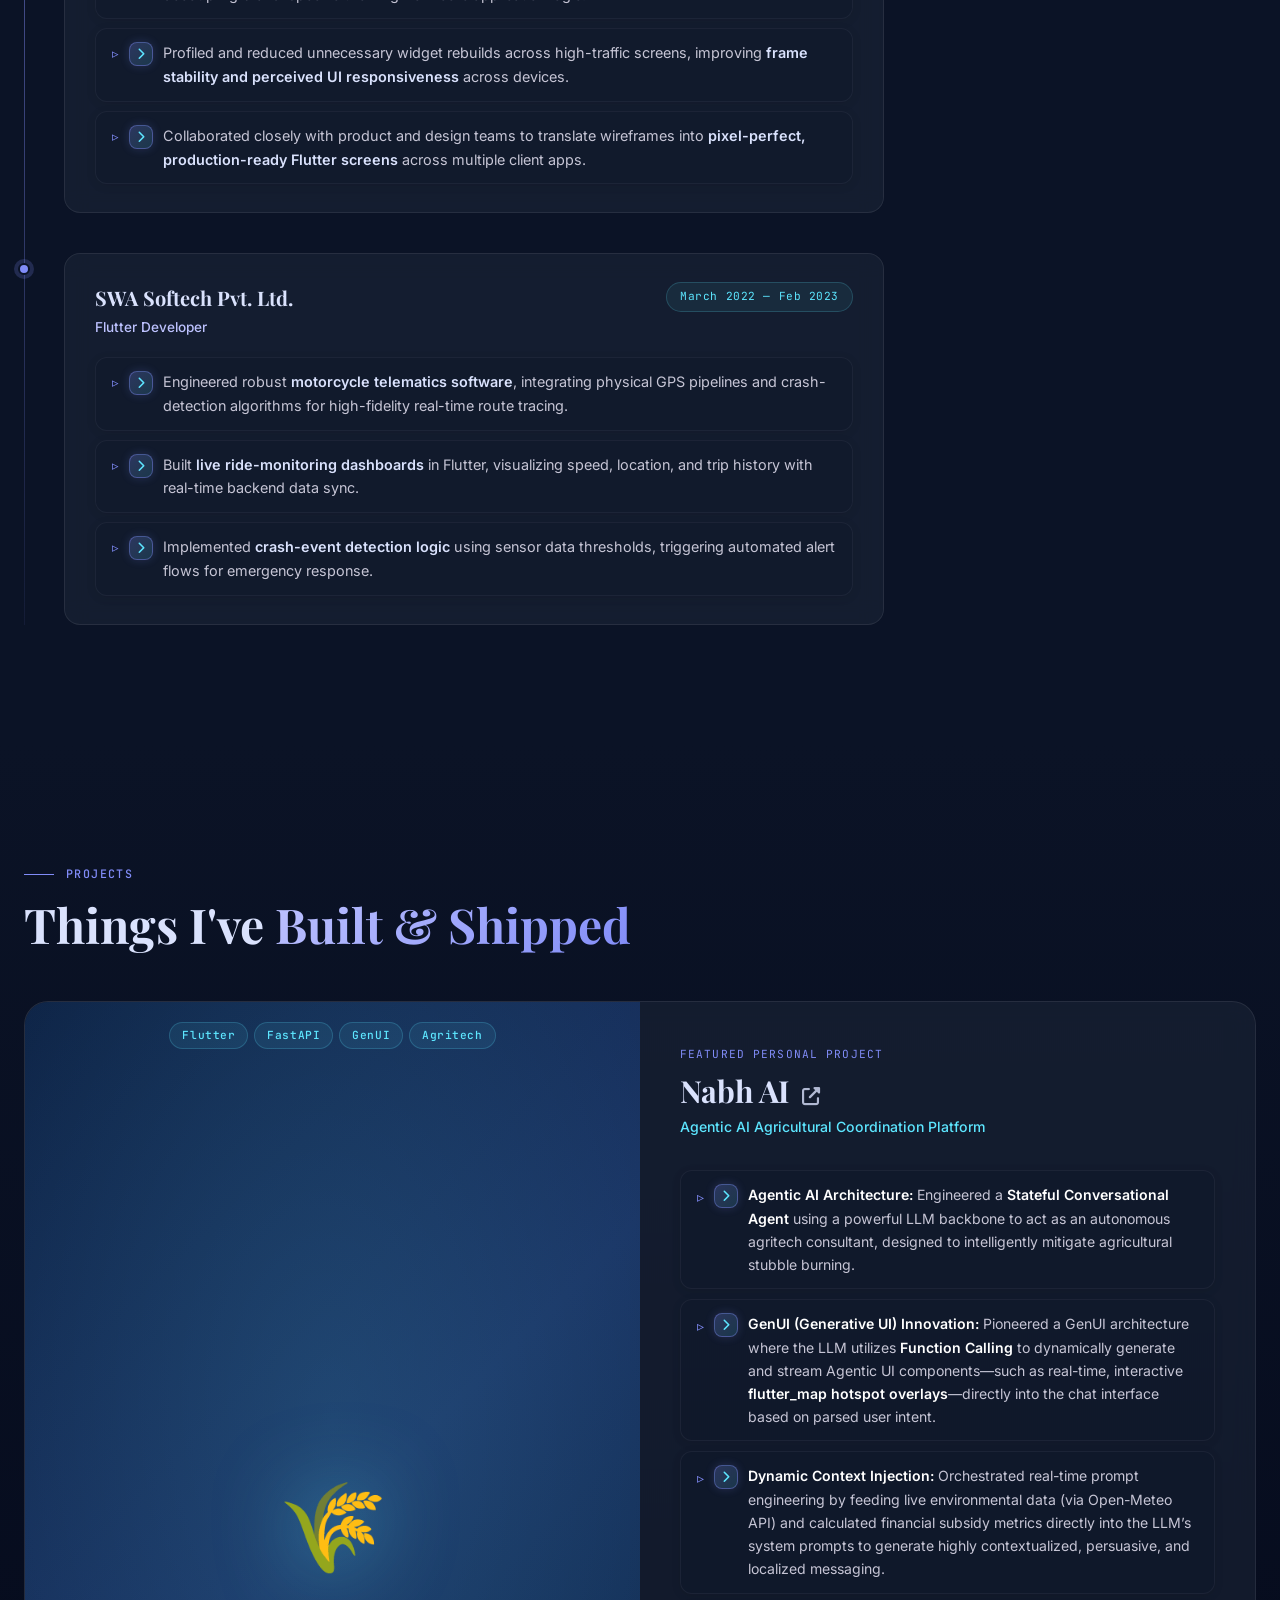
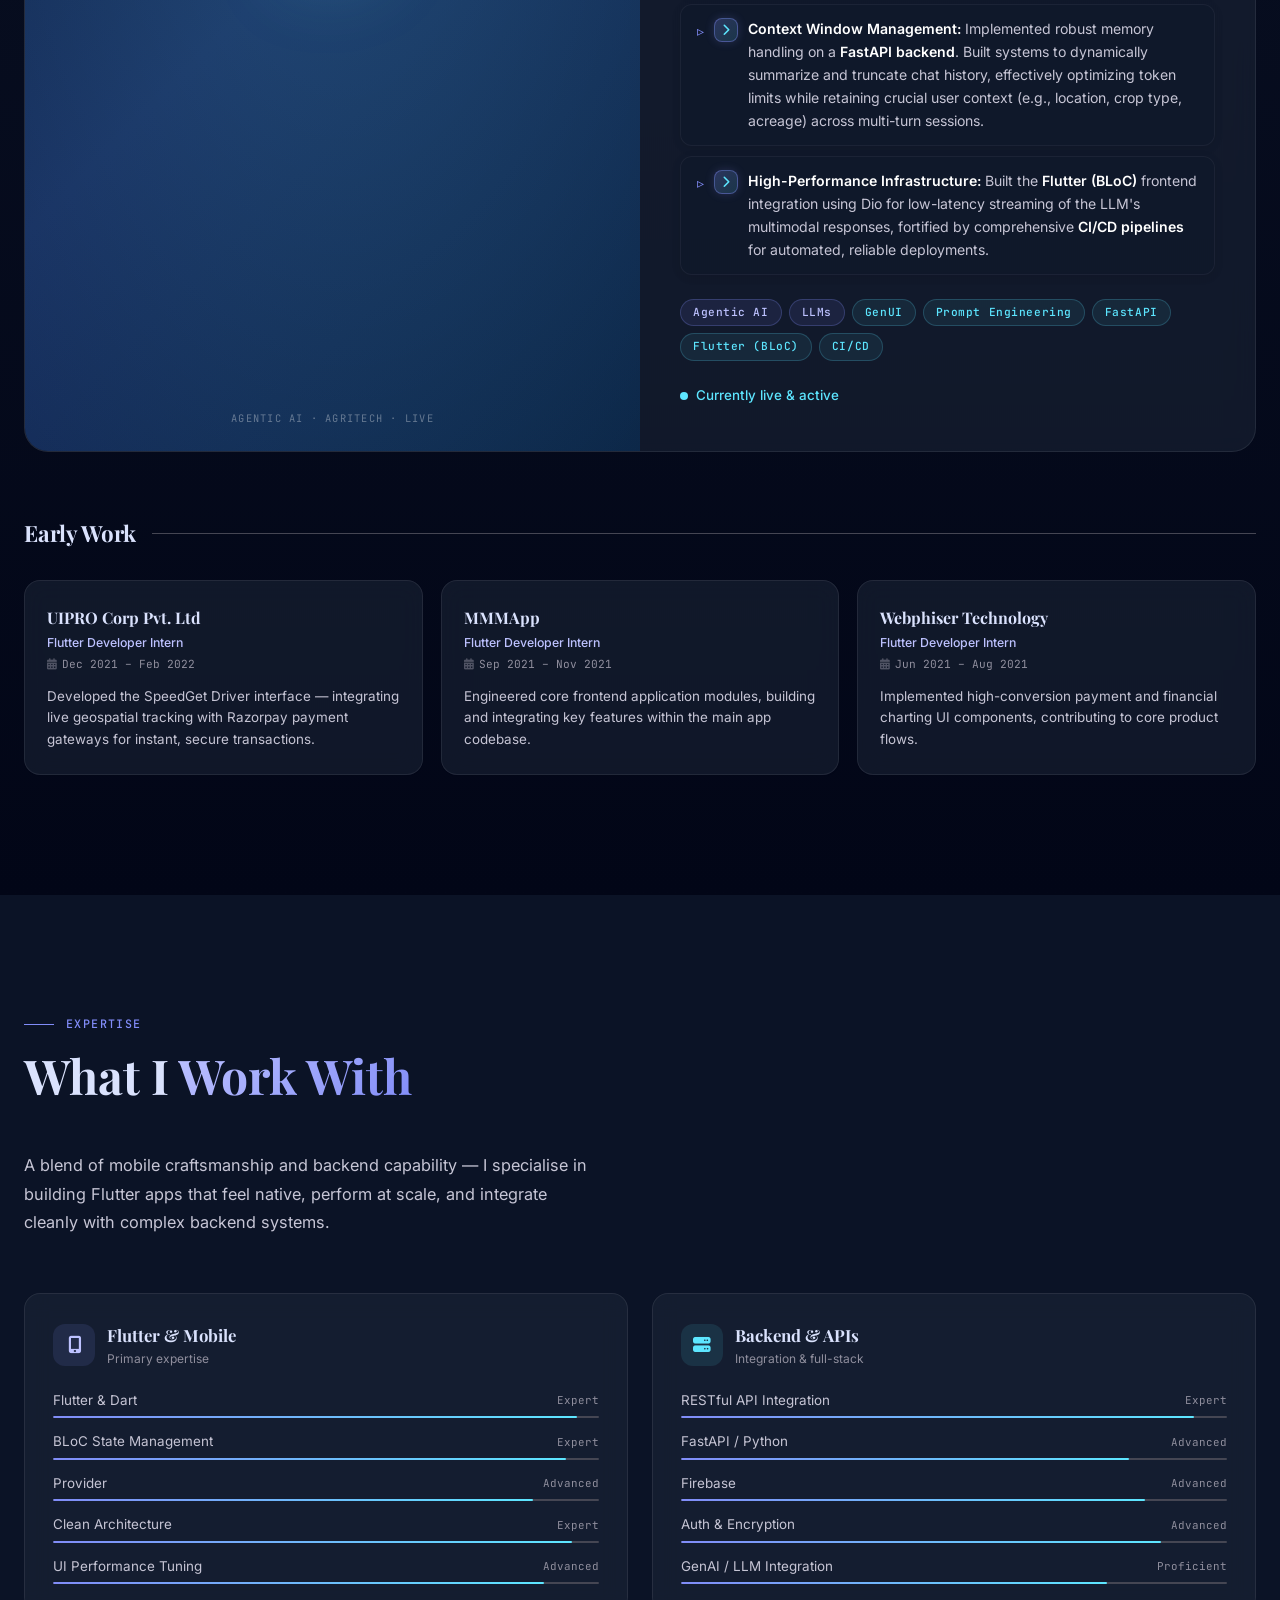
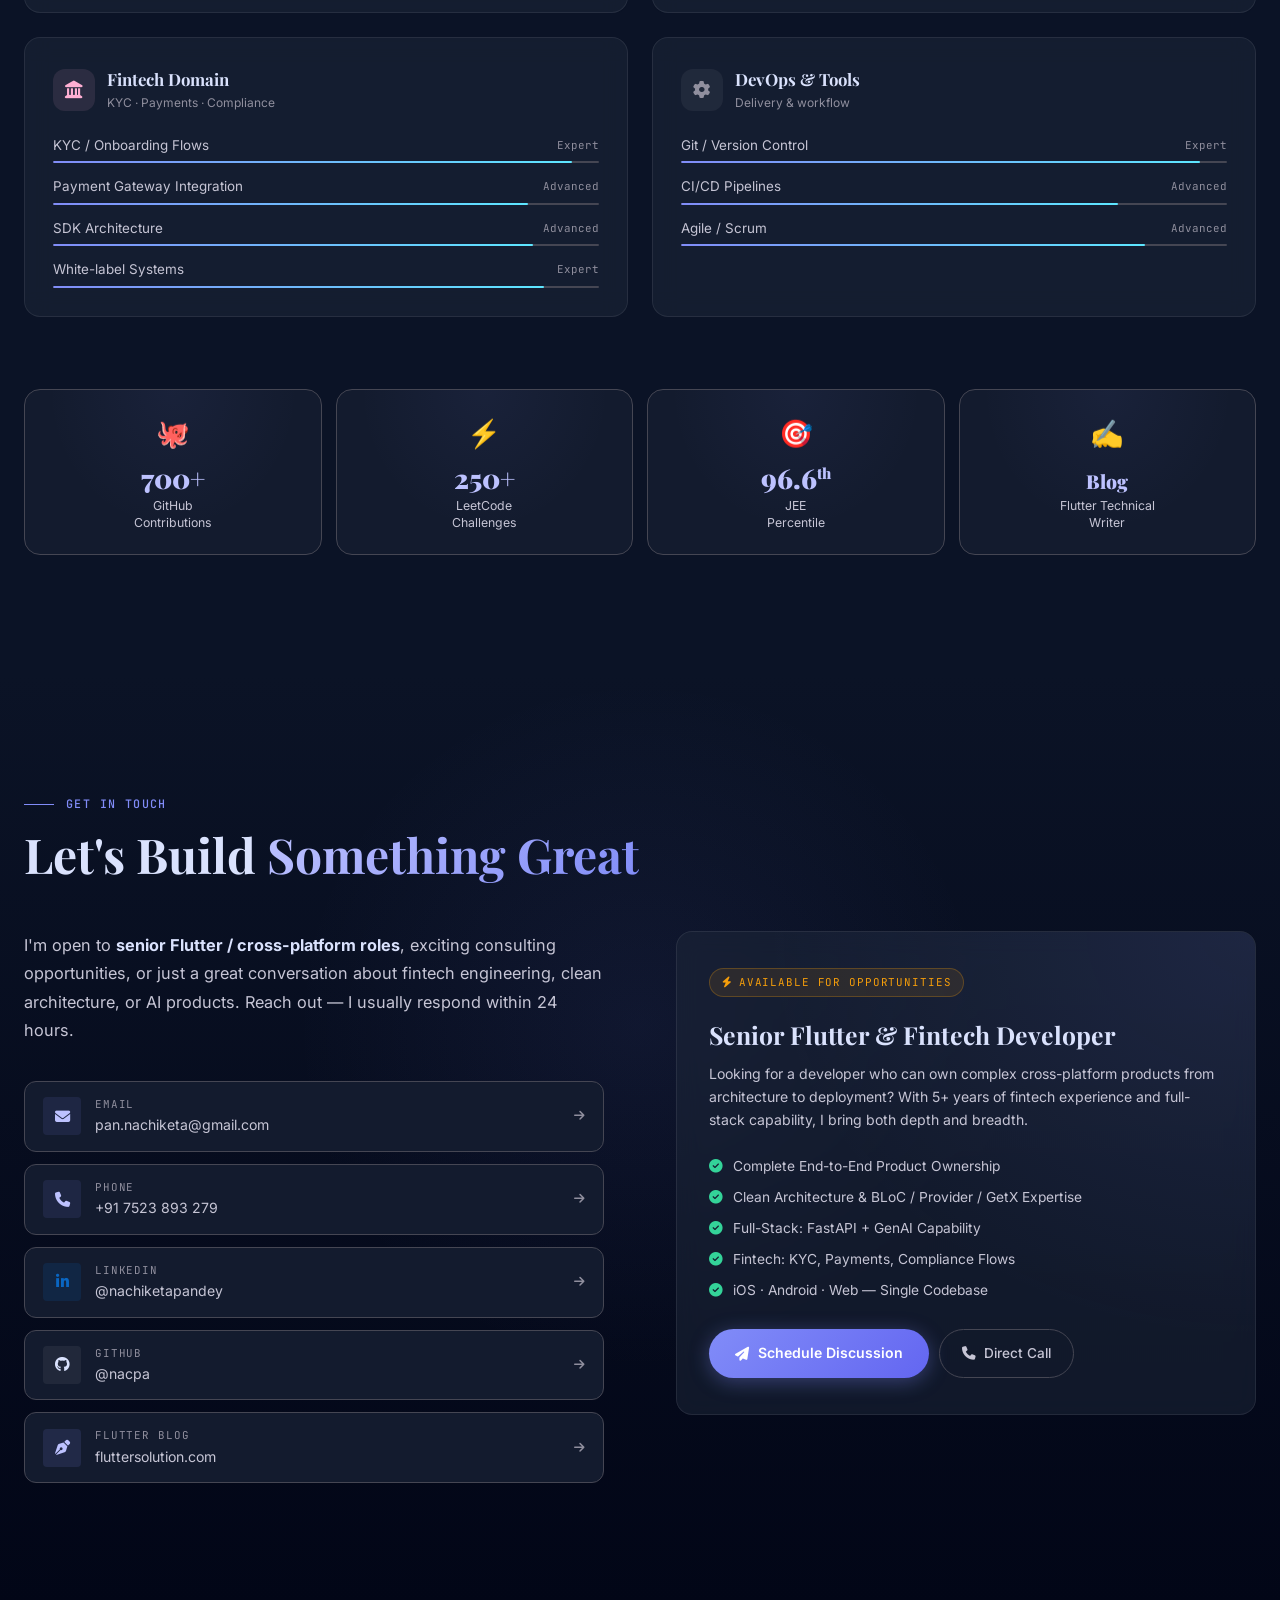
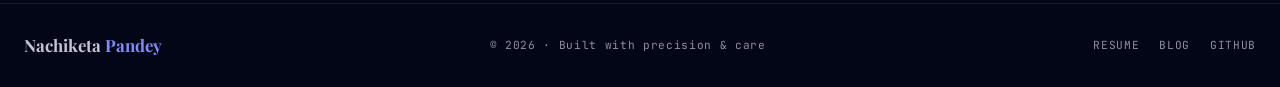
==== commit 42bded58: "feature update" ====
--- a/index.html
+++ b/index.html
@@ -19,6 +19,15 @@
   <link rel="alternate icon" href="./favicon.svg" />
   <link rel="stylesheet" href="https://cdnjs.cloudflare.com/ajax/libs/font-awesome/6.4.0/css/all.min.css" />
   <link rel="stylesheet" href="./portfolio.css" />
+  <!-- PostHog Analytics -->
+  <script>
+      !function(t,e){var o,n,p,r;e.__SV||(window.posthog && window.posthog.__loaded)||(window.posthog=e,e._i=[],e.init=function(i,s,a){function g(t,e){var o=e.split(".");2==o.length&&(t=t[o[0]],e=o[1]),t[e]=function(){t.push([e].concat(Array.prototype.slice.call(arguments,0)))}}p||((p=t.createElement("script")).type="text/javascript",p.crossOrigin="anonymous",p.async=!0,p.src=s.api_host.replace(".i.posthog.com","-assets.i.posthog.com")+"/static/array.js",p.onerror=function(){p=null},(r=t.getElementsByTagName("script")[0]).parentNode.insertBefore(p,r));var u=e;for(void 0!==a?u=e[a]=[]:a="posthog",u.people=u.people||[],Object.defineProperty(u,"toString",{configurable:!0,enumerable:!0,writable:!0,value:function(t){var e="posthog";return"posthog"!==a&&(e+="."+a),t||(e+=" (stub)"),e}}),Object.defineProperty(u.people,"toString",{configurable:!0,enumerable:!0,writable:!0,value:function(){return u.toString(1)+".people (stub)"}}),o="Tl Ml El Il Al init Xl tu Jl Kl nu ho Yl au Gl capture getExtension eu xl vu calculateEventProperties du register register_once register_for_session unregister unregister_for_session gu Ql cu getFeatureFlag getFeatureFlagPayload getFeatureFlagResult getAllFeatureFlags isFeatureEnabled reloadFeatureFlags updateFlags updateEarlyAccessFeatureEnrollment getEarlyAccessFeatures on onFeatureFlags onSurveysLoaded onSessionId getSurveys getActiveMatchingSurveys renderSurvey displaySurvey cancelPendingSurvey canRenderSurvey canRenderSurveyAsync mu identify setPersonProperties unsetPersonProperties group resetGroups setPersonPropertiesForFlags resetPersonPropertiesForFlags setGroupPropertiesForFlags resetGroupPropertiesForFlags reset yu shutdown setIdentity clearIdentity get_distinct_id getGroups get_session_id get_session_replay_url alias set_config startSessionRecording stopSessionRecording sessionRecordingStarted captureException addExceptionStep captureLog startExceptionAutocapture stopExceptionAutocapture loadToolbar get_property getSessionProperty fu uu createPersonProfile setInternalOrTestUser pu Fl Ol opt_in_capturing opt_out_capturing has_opted_in_capturing has_opted_out_capturing get_explicit_consent_status is_capturing clear_opt_in_out_capturing ou debug do ts getPageViewId captureTraceFeedback captureTraceMetric zl".split(" "),n=0;n<o.length;n++)g(u,o[n]);e._i.push([i,s,a])},e.__SV=1)}(document,window.posthog||[]);
+      posthog.init('phc_tSiyZrWo5zEC3UheeVs6ZwUGgYAwXBUZtcVRebV6uS62', {
+          api_host: 'https://us.i.posthog.com',
+          defaults: '2026-05-30',
+          person_profiles: 'identified_only',
+      })
+  </script>
 </head>
 
 <body>
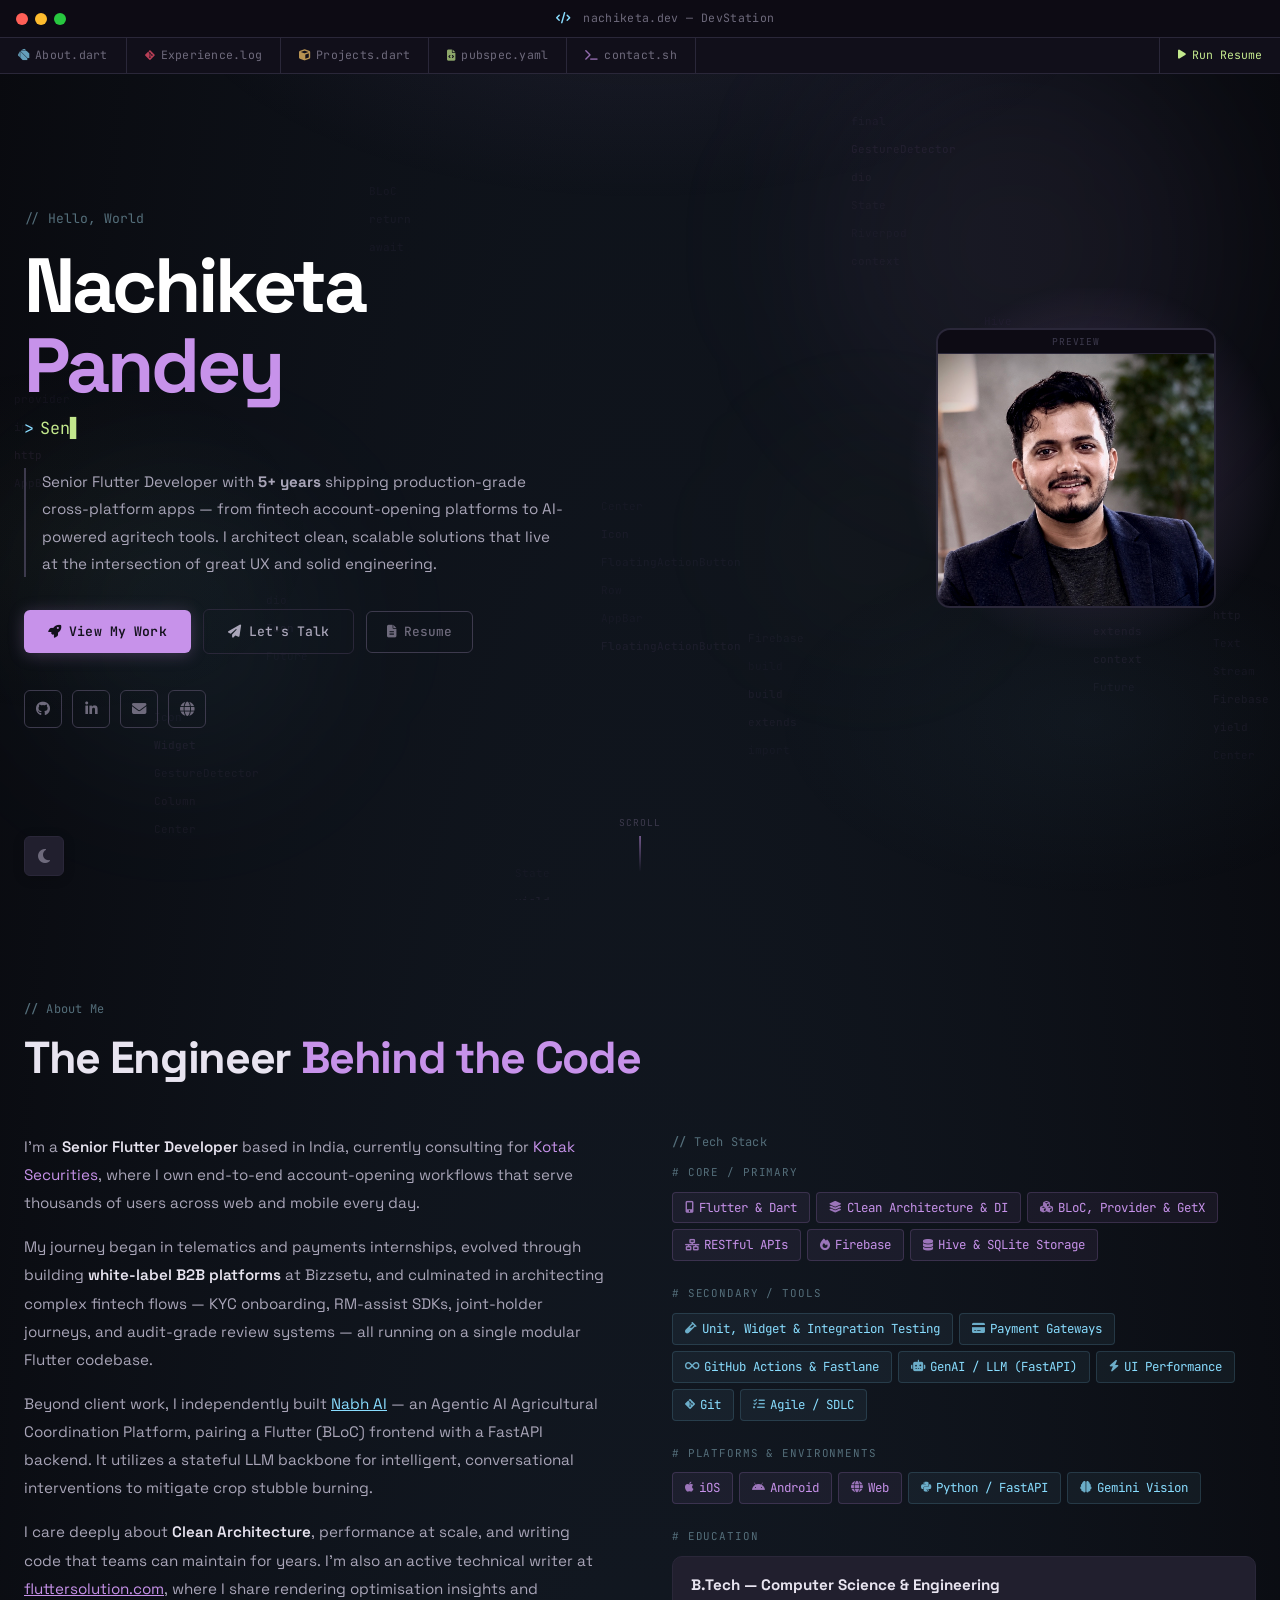
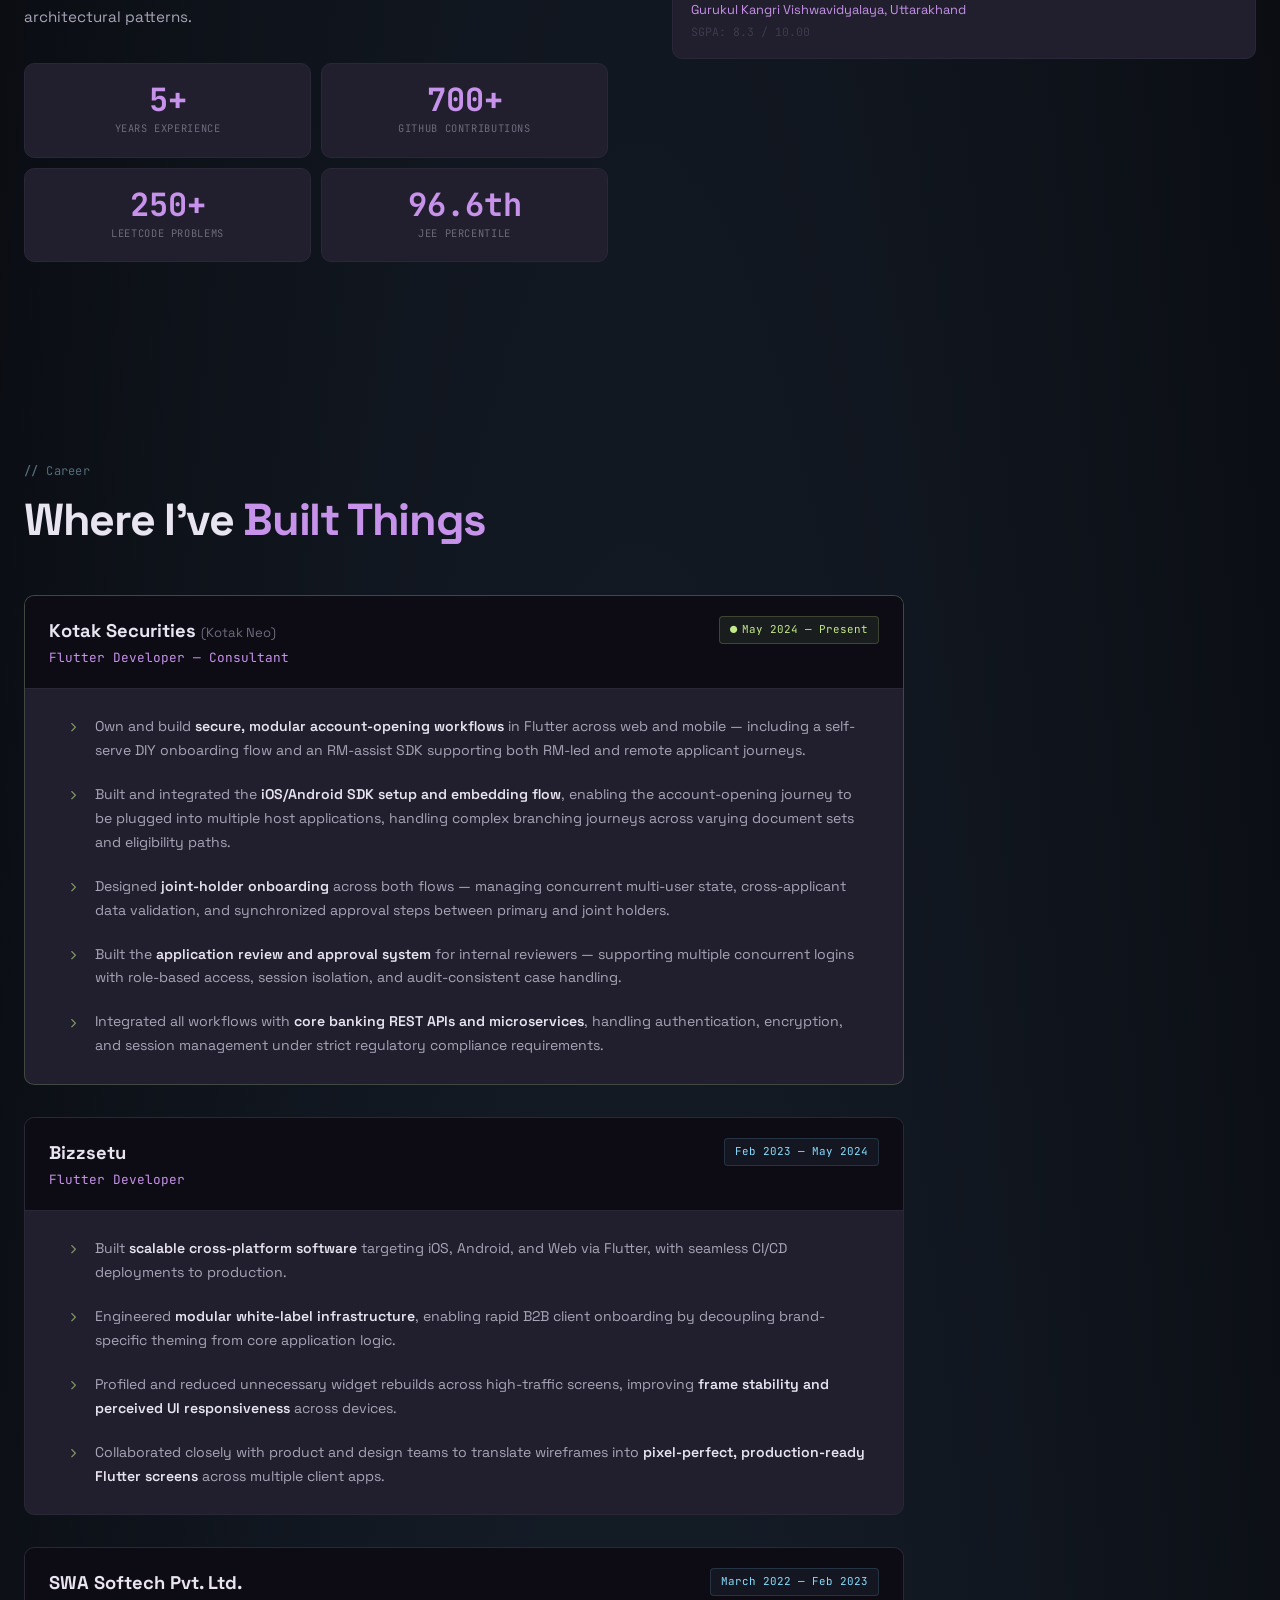
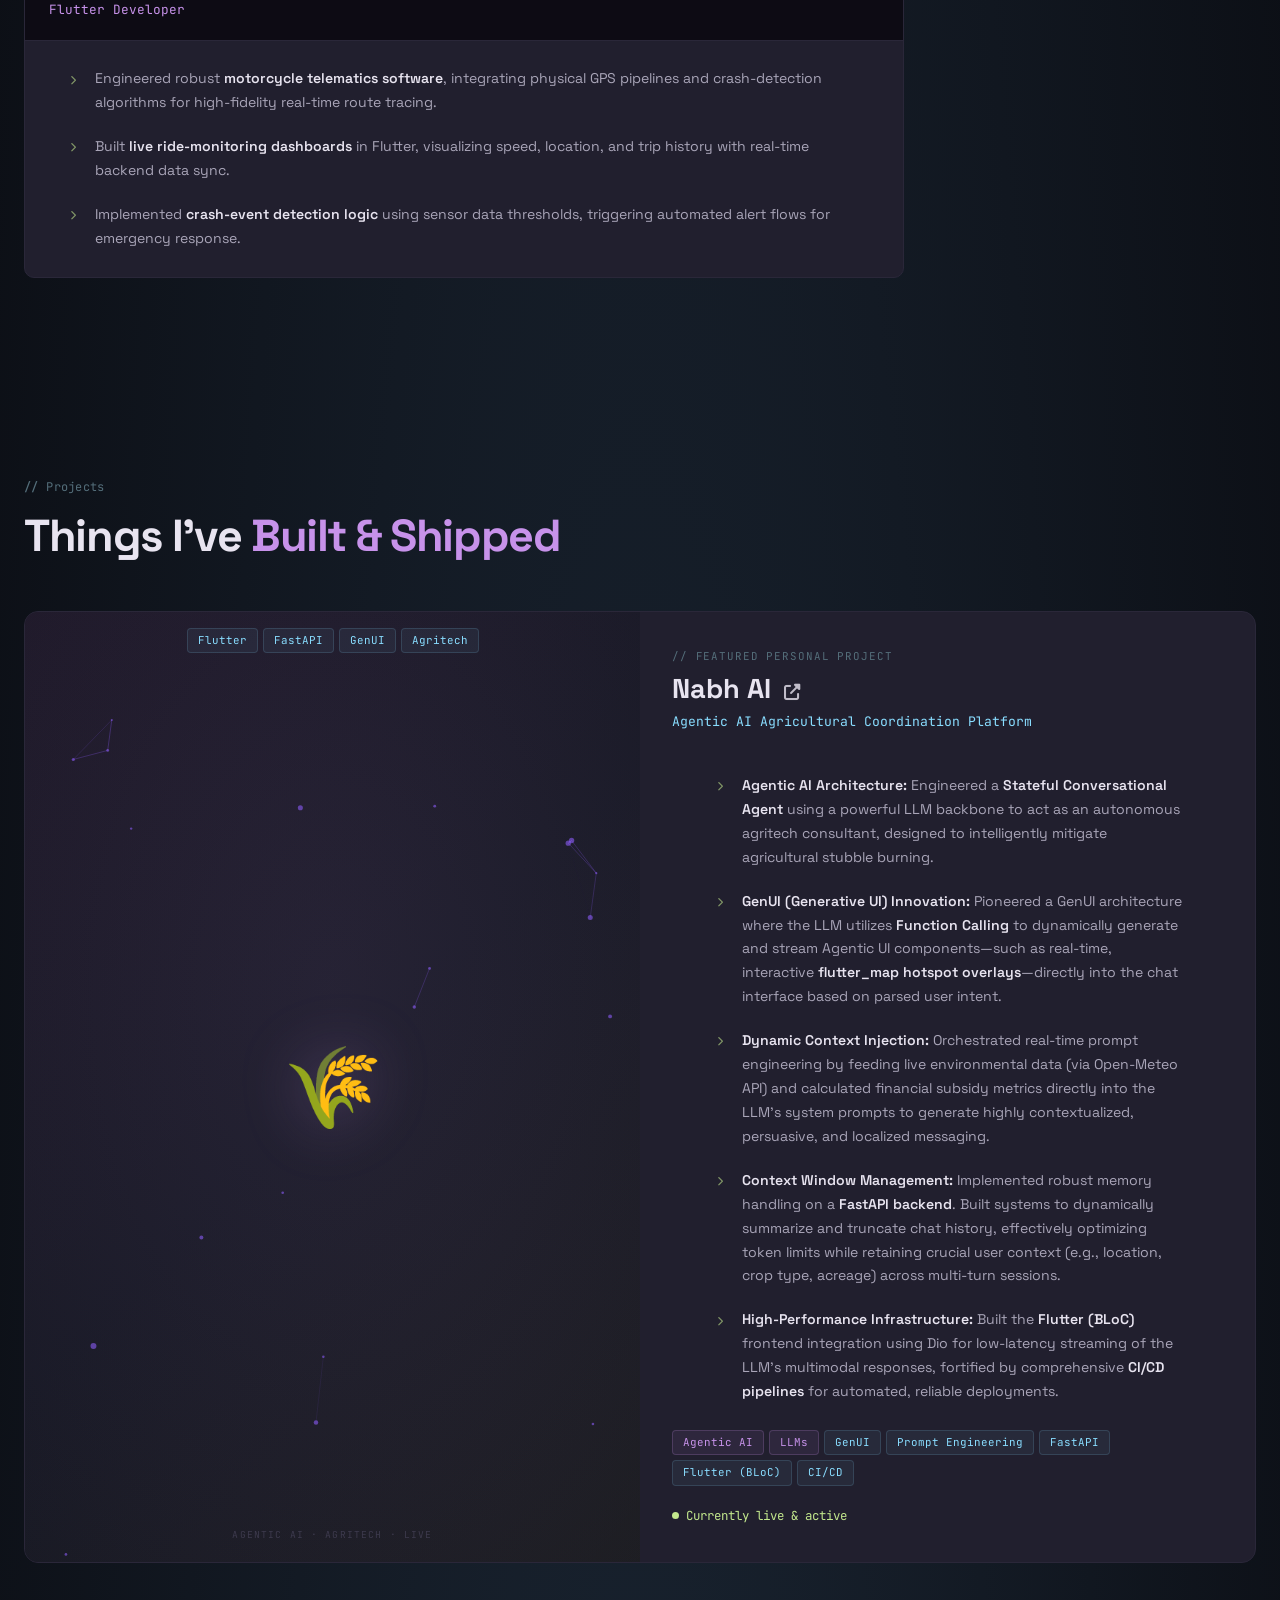
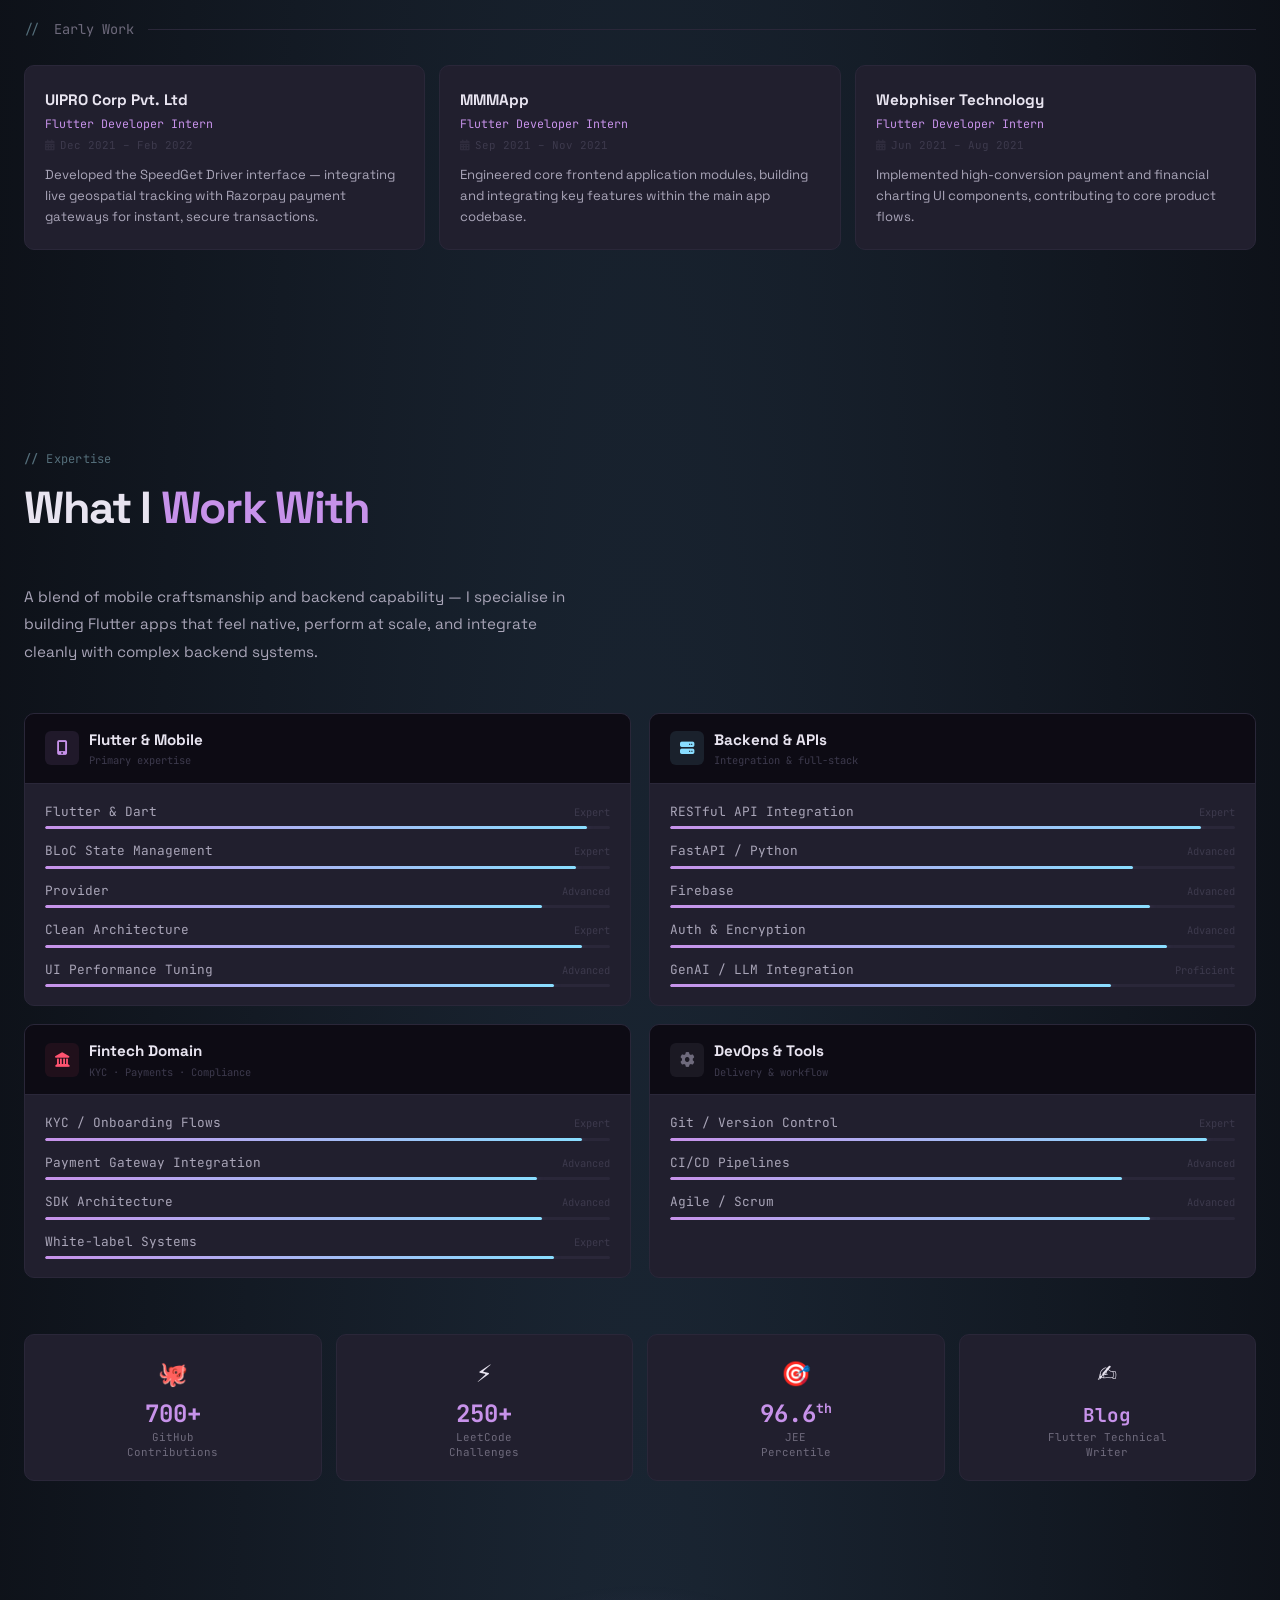
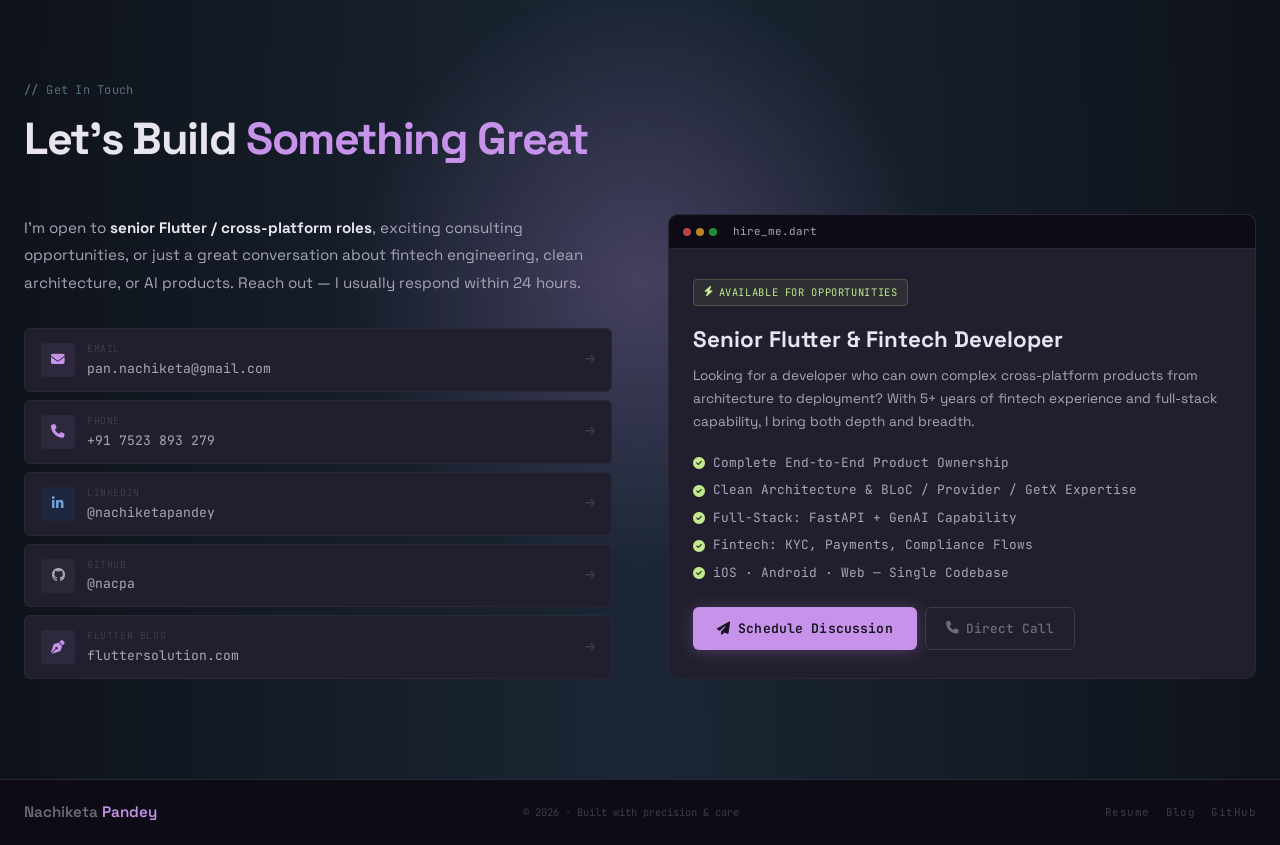
==== commit c7476f33: "kjh" ====
--- a/index.html
+++ b/index.html
@@ -1,5 +1,5 @@
 <!DOCTYPE html>
-<html lang="en">
+<html lang="en" data-theme="dark">
 
 <head>
   <meta charset="UTF-8" />
@@ -21,7 +21,7 @@
   <link rel="stylesheet" href="./portfolio.css" />
   <!-- PostHog Analytics -->
   <script>
-      !function(t,e){var o,n,p,r;e.__SV||(window.posthog && window.posthog.__loaded)||(window.posthog=e,e._i=[],e.init=function(i,s,a){function g(t,e){var o=e.split(".");2==o.length&&(t=t[o[0]],e=o[1]),t[e]=function(){t.push([e].concat(Array.prototype.slice.call(arguments,0)))}}p||((p=t.createElement("script")).type="text/javascript",p.crossOrigin="anonymous",p.async=!0,p.src=s.api_host.replace(".i.posthog.com","-assets.i.posthog.com")+"/static/array.js",p.onerror=function(){p=null},(r=t.getElementsByTagName("script")[0]).parentNode.insertBefore(p,r));var u=e;for(void 0!==a?u=e[a]=[]:a="posthog",u.people=u.people||[],Object.defineProperty(u,"toString",{configurable:!0,enumerable:!0,writable:!0,value:function(t){var e="posthog";return"posthog"!==a&&(e+="."+a),t||(e+=" (stub)"),e}}),Object.defineProperty(u.people,"toString",{configurable:!0,enumerable:!0,writable:!0,value:function(){return u.toString(1)+".people (stub)"}}),o="Tl Ml El Il Al init Xl tu Jl Kl nu ho Yl au Gl capture getExtension eu xl vu calculateEventProperties du register register_once register_for_session unregister unregister_for_session gu Ql cu getFeatureFlag getFeatureFlagPayload getFeatureFlagResult getAllFeatureFlags isFeatureEnabled reloadFeatureFlags updateFlags updateEarlyAccessFeatureEnrollment getEarlyAccessFeatures on onFeatureFlags onSurveysLoaded onSessionId getSurveys getActiveMatchingSurveys renderSurvey displaySurvey cancelPendingSurvey canRenderSurvey canRenderSurveyAsync mu identify setPersonProperties unsetPersonProperties group resetGroups setPersonPropertiesForFlags resetPersonPropertiesForFlags setGroupPropertiesForFlags resetGroupPropertiesForFlags reset yu shutdown setIdentity clearIdentity get_distinct_id getGroups get_session_id get_session_replay_url alias set_config startSessionRecording stopSessionRecording sessionRecordingStarted captureException addExceptionStep captureLog startExceptionAutocapture stopExceptionAutocapture loadToolbar get_property getSessionProperty fu uu createPersonProfile setInternalOrTestUser pu Fl Ol opt_in_capturing opt_out_capturing has_opted_in_capturing has_opted_out_capturing get_explicit_consent_status is_capturing clear_opt_in_out_capturing ou debug do ts getPageViewId captureTraceFeedback captureTraceMetric zl".split(" "),n=0;n<o.length;n++)g(u,o[n]);e._i.push([i,s,a])},e.__SV=1)}(document,window.posthog||[]);
+      !function(t,e){var o,n,p,r;e.__SV||(window.posthog && window.posthog.__loaded)||(window.posthog=e,e._i=[],e.init=function(i,s,a){function g(t,e){var o=e.split(".");2==o.length&&(t=t[o[0]],e=o[1]),t[e]=function(){t.push([e].concat(Array.prototype.slice.call(arguments,0)))}}p||((p=t.createElement("script")).type="text/javascript",p.crossOrigin="anonymous",p.async=!0,p.src=s.api_host.replace(".i.posthog.com","-assets.i.posthog.com")+"/static/array.js",p.onerror=function(){p=null},(r=t.getElementsByTagName("script")[0]).parentNode.insertBefore(p,r));var u=e;for(void 0!==a?u=e[a]=[]:a="posthog",u.people=u.people||[],Object.defineProperty(u,"toString",{configurable:!0,enumerable:!0,writable:!0,value:function(t){var e="posthog";return"posthog"!==a&&(e+="."+a),t||(e+=" (stub)"),e}}),Object.defineProperty(u.people,"toString",{configurable:!0,enumerable:!0,writable:!0,value:function(){return u.toString(1)+".people (stub)"}}),o="Tl Ml El Il Al init Xl tu Jl Kl nu ho Yl au Gl capture getExtension eu xl vu calculateEventProperties du register register_once register_for_session unregister unregister_for_session gu Ql cu getFeatureFlag getFeatureFlagPayload getFeatureFlagResult getAllFeatureFlags isFeatureEnabled reloadFeatureFlags updateFlags updateEarlyAccessFeatureEnrollment getEarlyAccessFeatures on onFeatureFlags onSurveysLoaded onSessionId getSurveys getActiveMatchingSurveys renderSurvey displaySurvey cancelPendingSurvey canRenderSurvey canRenderSurveyAsync mu identify setPersonProperties unsetPersonProperties group resetGroups setGroupPropertiesForFlags resetGroupPropertiesForFlags reset yu shutdown setIdentity clearIdentity get_distinct_id getGroups get_session_id get_session_replay_url alias set_config startSessionRecording stopSessionRecording sessionRecordingStarted captureException addExceptionStep captureLog startExceptionAutocapture stopExceptionAutocapture loadToolbar get_property getSessionProperty fu uu createPersonProfile setInternalOrTestUser pu Fl Ol opt_in_capturing opt_out_capturing has_opted_in_capturing has_opted_out_capturing get_explicit_consent_status is_capturing clear_opt_in_out_capturing ou debug do ts getPageViewId captureTraceFeedback captureTraceMetric zl".split(" "),n=0;n<o.length;n++)g(u,o[n]);e._i.push([i,s,a])},e.__SV=1)}(document,window.posthog||[]);
       posthog.init('phc_tSiyZrWo5zEC3UheeVs6ZwUGgYAwXBUZtcVRebV6uS62', {
           api_host: 'https://us.i.posthog.com',
           defaults: '2026-05-30',
@@ -33,870 +33,974 @@
 <body>
 
   <!-- ═══════════════════════════════════════════
-  NAVIGATION
+  BOOT SEQUENCE
 ═══════════════════════════════════════════ -->
-  <nav class="nav" id="main-nav" role="navigation" aria-label="Main navigation">
-    <div class="nav-inner">
-      <a href="#hero" class="nav-logo" id="nav-logo">
-        <div class="logo-box">
-          <span class="logo-letter">N</span>
-          <span class="logo-code">&lt;/&gt;</span>
-          <span class="logo-glow"></span>
-        </div>
-        <div class="logo-text">Nachiketa<span>.dev</span></div>
-      </a>
-      <div class="nav-links" id="nav-links">
-        <a href="#about" class="nav-link" data-section="about">About</a>
-        <a href="#experience" class="nav-link" data-section="experience">Experience</a>
-        <a href="#projects" class="nav-link" data-section="projects">Projects</a>
-        <a href="#skills" class="nav-link" data-section="skills">Skills</a>
-        <a href="#contact" class="nav-link" data-section="contact">Contact</a>
+  <div class="boot-overlay" id="boot-overlay">
+    <div class="boot-terminal" id="boot-terminal">
+      <div class="boot-line" id="boot-0"><span class="boot-prompt">❯</span> <span class="boot-cmd">initializing devstation...</span></div>
+      <div class="boot-line" id="boot-1"><span class="boot-ok">✓</span> loading modules <span class="boot-version">[flutter, dart, fastapi]</span></div>
+      <div class="boot-line" id="boot-2"><span class="boot-ok">✓</span> connecting to <span class="boot-path">portfolio.fluttersolution.com</span></div>
+      <div class="boot-line" id="boot-3"><span class="boot-ok">✓</span> rendering portfolio <span class="boot-version">v6.0.5</span></div>
+      <div class="boot-line" id="boot-4"><span class="boot-prompt">❯</span> <span class="boot-cmd">ready.</span> <span class="boot-cursor-block"></span></div>
+    </div>
+  </div>
+
+  <!-- ═══════════════════════════════════════════
+  DOT GRID BACKGROUND & NIGHT SKY
+═══════════════════════════════════════════ -->
+  <div class="dot-grid-bg" aria-hidden="true"></div>
+  <div class="night-sky" id="night-sky" aria-hidden="true">
+    <div class="shooting-star"></div>
+    <div class="shooting-star"></div>
+    <div class="shooting-star"></div>
+    <div class="shooting-star"></div>
+    <div class="shooting-star"></div>
+    <div class="shooting-star"></div>
+    <div class="shooting-star"></div>
+    <div class="shooting-star"></div>
+  </div>
+
+  <!-- ═══════════════════════════════════════════
+  IDE FRAME
+═══════════════════════════════════════════ -->
+  <div class="ide-frame">
+
+    <!-- Window Title Bar -->
+    <div class="title-bar" role="banner">
+      <div class="title-dots">
+        <div class="title-dot red"></div>
+        <div class="title-dot yellow"></div>
+        <div class="title-dot green"></div>
       </div>
-      <a href="./resume.html" class="nav-cta" id="nav-resume-link" target="_blank">
-        <i class="fas fa-file-alt"></i> Resume
-      </a>
-      <button class="nav-hamburger" id="nav-hamburger" aria-label="Toggle menu" aria-expanded="false">
-        <span></span><span></span><span></span>
-      </button>
+      <div class="title-bar-text">
+        <span class="title-icon"><i class="fas fa-code"></i></span>
+        nachiketa.dev — DevStation
+      </div>
     </div>
-  </nav>
-
-  <!-- Mobile nav -->
-  <div class="nav-mobile" id="nav-mobile" role="dialog" aria-label="Mobile navigation">
-    <a href="#about" class="nav-link" id="mob-about">About</a>
-    <a href="#experience" class="nav-link" id="mob-exp">Experience</a>
-    <a href="#projects" class="nav-link" id="mob-proj">Projects</a>
-    <a href="#skills" class="nav-link" id="mob-skills">Skills</a>
-    <a href="#contact" class="nav-link" id="mob-contact">Contact</a>
-    <a href="./resume.html" class="nav-cta" id="mob-resume" target="_blank">
-      <i class="fas fa-file-alt"></i> Resume
-    </a>
-  </div>
-
-  <!-- ═══════════════════════════════════════════
-  HERO
-═══════════════════════════════════════════ -->
-  <section id="hero" aria-label="Hero section">
-    <div class="hero-bg"></div>
-    <div class="hero-orb hero-orb-1"></div>
-    <div class="hero-orb hero-orb-2"></div>
-    <div class="hero-orb hero-orb-3"></div>
-
-    <div class="hero-inner">
-      <!-- Left: Content -->
-      <div class="hero-content">
-        <div class="hero-greeting">Hello, World</div>
-
-        <h1 class="hero-name">
-          Nachiketa
-          <span class="name-highlight">Pandey</span>
-        </h1>
-
-        <div class="hero-typewriter-wrap">
-          <span id="hero-typewriter-text"></span><span id="hero-cursor">|</span>
-        </div>
-
-        <p class="hero-summary">
-          Senior Flutter Developer with <strong>5+ years</strong> shipping production-grade cross-platform apps
-          — from fintech account-opening platforms to AI-powered agritech tools.
-          I architect clean, scalable solutions that live at the intersection of great UX and solid engineering.
-        </p>
-
-        <div class="hero-actions">
-          <a href="#projects" class="btn-primary" id="hero-view-work">
-            <i class="fas fa-rocket"></i> View My Work
+
+    <!-- ═══════════════════════════════════════════
+    TAB NAVIGATION
+  ═══════════════════════════════════════════ -->
+    <nav class="nav" id="main-nav" role="navigation" aria-label="Main navigation">
+      <div class="nav-inner">
+        <a href="#hero" class="nav-logo" id="nav-logo">
+          <div class="logo-box">
+            <span class="logo-letter">N</span>
+            <span class="logo-code">&lt;/&gt;</span>
+            <span class="logo-glow"></span>
+          </div>
+          <div class="logo-text">Nachiketa<span>.dev</span></div>
+        </a>
+        <div class="nav-links" id="nav-links">
+          <a href="#about" class="nav-link" data-section="about">
+            <i class="fab fa-dart-lang tab-icon" style="color: var(--accent-secondary);"></i>
+            About.dart
           </a>
-          <a href="#contact" class="btn-secondary" id="hero-contact">
-            <i class="fas fa-paper-plane"></i> Let's Talk
+          <a href="#experience" class="nav-link" data-section="experience">
+            <i class="fab fa-git-alt tab-icon" style="color: var(--accent-error);"></i>
+            Experience.log
           </a>
-          <a href="./resume.html" class="btn-ghost" id="hero-resume" target="_blank">
-            <i class="fas fa-file-alt"></i> Resume
+          <a href="#projects" class="nav-link" data-section="projects">
+            <i class="fas fa-cube tab-icon" style="color: var(--accent-warning);"></i>
+            Projects.dart
+          </a>
+          <a href="#skills" class="nav-link" data-section="skills">
+            <i class="fas fa-file-code tab-icon" style="color: var(--accent-success);"></i>
+            pubspec.yaml
+          </a>
+          <a href="#contact" class="nav-link" data-section="contact">
+            <i class="fas fa-terminal tab-icon" style="color: var(--accent);"></i>
+            contact.sh
           </a>
         </div>
-
-        <div class="hero-socials">
-          <a href="https://github.com/nacpa" target="_blank" class="hero-social-link" id="social-github" title="GitHub"
-            aria-label="GitHub">
-            <i class="fab fa-github"></i>
-          </a>
-          <a href="https://www.linkedin.com/in/nachiketapandey/" target="_blank" class="hero-social-link"
-            id="social-linkedin" title="LinkedIn" aria-label="LinkedIn">
-            <i class="fab fa-linkedin-in"></i>
-          </a>
-          <a href="mailto:pan.nachiketa@gmail.com" class="hero-social-link" id="social-email" title="Email"
-            aria-label="Email">
-            <i class="fas fa-envelope"></i>
-          </a>
-          <a href="https://portfolio.fluttersolution.com/" target="_blank" class="hero-social-link" id="social-blog"
-            title="Portfolio" aria-label="Portfolio">
-            <i class="fas fa-globe"></i>
-          </a>
+        <a href="./resume.html" class="nav-cta" id="nav-resume-link" target="_blank">
+          <i class="fas fa-play"></i> Run Resume
+        </a>
+        <button class="nav-hamburger" id="nav-hamburger" aria-label="Toggle menu" aria-expanded="false">
+          <span></span><span></span><span></span>
+        </button>
+      </div>
+    </nav>
+
+    <!-- Mobile nav -->
+    <div class="nav-mobile" id="nav-mobile" role="dialog" aria-label="Mobile navigation">
+      <a href="#about" class="nav-link" id="mob-about"><i class="fab fa-dart-lang tab-icon"></i> About.dart</a>
+      <a href="#experience" class="nav-link" id="mob-exp"><i class="fab fa-git-alt tab-icon"></i> Experience.log</a>
+      <a href="#projects" class="nav-link" id="mob-proj"><i class="fas fa-cube tab-icon"></i> Projects.dart</a>
+      <a href="#skills" class="nav-link" id="mob-skills"><i class="fas fa-file-code tab-icon"></i> pubspec.yaml</a>
+      <a href="#contact" class="nav-link" id="mob-contact"><i class="fas fa-terminal tab-icon"></i> contact.sh</a>
+      <a href="./resume.html" class="nav-cta" id="mob-resume" target="_blank">
+        <i class="fas fa-play"></i> Run Resume
+      </a>
+    </div>
+
+    <!-- ═══════════════════════════════════════════
+    HERO
+  ═══════════════════════════════════════════ -->
+    <section id="hero" aria-label="Hero section">
+      <div class="hero-bg"></div>
+      <div class="hero-orb hero-orb-1"></div>
+      <div class="hero-orb hero-orb-2"></div>
+      <div class="hero-orb hero-orb-3"></div>
+
+      <div class="hero-inner">
+        <!-- Left: Content -->
+        <div class="hero-content">
+          <div class="hero-greeting">Hello, World</div>
+
+          <h1 class="hero-name">
+            Nachiketa
+            <span class="name-highlight">Pandey</span>
+          </h1>
+
+          <div class="hero-typewriter-wrap">
+            <span id="hero-typewriter-text"></span><span id="hero-cursor">▋</span>
+          </div>
+
+          <p class="hero-summary">
+            Senior Flutter Developer with <strong>5+ years</strong> shipping production-grade cross-platform apps
+            — from fintech account-opening platforms to AI-powered agritech tools.
+            I architect clean, scalable solutions that live at the intersection of great UX and solid engineering.
+          </p>
+
+          <div class="hero-actions">
+            <a href="#projects" class="btn-primary" id="hero-view-work">
+              <i class="fas fa-rocket"></i> View My Work
+            </a>
+            <a href="#contact" class="btn-secondary" id="hero-contact">
+              <i class="fas fa-paper-plane"></i> Let's Talk
+            </a>
+            <a href="./resume.html" class="btn-ghost" id="hero-resume" target="_blank">
+              <i class="fas fa-file-alt"></i> Resume
+            </a>
+          </div>
+
+          <div class="hero-socials">
+            <a href="https://github.com/nacpa" target="_blank" class="hero-social-link" id="social-github" title="GitHub"
+              aria-label="GitHub">
+              <i class="fab fa-github"></i>
+            </a>
+            <a href="https://www.linkedin.com/in/nachiketapandey/" target="_blank" class="hero-social-link"
+              id="social-linkedin" title="LinkedIn" aria-label="LinkedIn">
+              <i class="fab fa-linkedin-in"></i>
+            </a>
+            <a href="mailto:pan.nachiketa@gmail.com" class="hero-social-link" id="social-email" title="Email"
+              aria-label="Email">
+              <i class="fas fa-envelope"></i>
+            </a>
+            <a href="https://portfolio.fluttersolution.com/" target="_blank" class="hero-social-link" id="social-blog"
+              title="Portfolio" aria-label="Portfolio">
+              <i class="fas fa-globe"></i>
+            </a>
+          </div>
+        </div>
+
+        <!-- Right: Photo -->
+        <div class="hero-photo-wrap">
+          <div class="hero-photo-glow"></div>
+          <div class="hero-photo-ring">
+            <div class="hero-photo-inner">
+              <img src="./profile.jpeg" alt="Nachiketa Pandey — Senior Flutter Developer" />
+            </div>
+          </div>
         </div>
       </div>
 
-      <!-- Right: Photo -->
-      <div class="hero-photo-wrap">
-        <div class="hero-photo-glow"></div>
-        <div class="hero-photo-ring">
-          <div class="hero-photo-inner">
-            <img src="./profile.jpeg" alt="Nachiketa Pandey — Senior Flutter Developer" />
+      <div class="hero-scroll" aria-hidden="true">
+        <span>Scroll</span>
+        <div class="scroll-line"></div>
+      </div>
+    </section>
+
+    <!-- ═══════════════════════════════════════════
+    ABOUT
+  ═══════════════════════════════════════════ -->
+    <section id="about" aria-label="About section">
+      <div class="container">
+        <div class="section-label">About Me</div>
+        <h2 class="section-headline">The Engineer <span>Behind the Code</span></h2>
+
+        <div class="about-grid">
+          <!-- Left: Story -->
+          <div>
+            <div class="about-story">
+              <p>
+                I'm a <strong>Senior Flutter Developer</strong> based in India, currently consulting for
+                <span class="text-accent">Kotak Securities</span>, where I own end-to-end account-opening
+                workflows that serve thousands of users across web and mobile every day.
+              </p>
+              <p>
+                My journey began in telematics and payments internships, evolved through building
+                <strong>white-label B2B platforms</strong> at Bizzsetu, and culminated in architecting
+                complex fintech flows — KYC onboarding, RM-assist SDKs, joint-holder journeys,
+                and audit-grade review systems — all running on a single modular Flutter codebase.
+              </p>
+              <p>
+                Beyond client work, I independently built <a href="https://nabh.fluttersolution.com/" target="_blank"
+                  rel="noopener noreferrer" class="text-secondary" style="text-decoration: underline;">Nabh AI</a>
+                — an Agentic AI Agricultural Coordination Platform, pairing a Flutter (BLoC) frontend with
+                a FastAPI backend. It utilizes a stateful LLM backbone for intelligent, conversational
+                interventions to mitigate crop stubble burning.
+              </p>
+              <p>
+                I care deeply about <strong>Clean Architecture</strong>, performance at scale, and
+                writing code that teams can maintain for years. I'm also an active technical writer
+                at <a href="https://www.fluttersolution.com" target="_blank"
+                  style="color: var(--accent); text-decoration: underline;">fluttersolution.com</a>,
+                where I share rendering optimisation insights and architectural patterns.
+              </p>
+            </div>
+
+            <div class="about-stats">
+              <div class="stat-card reveal" id="stat-exp">
+                <div class="stat-number" data-count="5" data-suffix="+">0</div>
+                <div class="stat-label">Years Experience</div>
+              </div>
+              <div class="stat-card reveal reveal-delay-1" id="stat-github">
+                <div class="stat-number" data-count="700" data-suffix="+">0</div>
+                <div class="stat-label">GitHub Contributions</div>
+              </div>
+              <div class="stat-card reveal reveal-delay-2" id="stat-lc">
+                <div class="stat-number" data-count="250" data-suffix="+">0</div>
+                <div class="stat-label">LeetCode Problems</div>
+              </div>
+              <div class="stat-card reveal reveal-delay-3" id="stat-jee">
+                <div class="stat-number" data-count="96.6" data-suffix="th">0</div>
+                <div class="stat-label">JEE Percentile</div>
+              </div>
+            </div>
+          </div>
+
+          <!-- Right: Skill Tags -->
+          <div class="about-right">
+            <div class="section-label">Tech Stack</div>
+
+            <div class="skill-group reveal" id="about-primary-skills">
+              <div class="skill-group-title">Core / Primary</div>
+              <div class="skill-tags">
+                <span class="skill-tag primary-tag"><i class="fas fa-mobile-alt"></i> Flutter &amp; Dart</span>
+                <span class="skill-tag primary-tag"><i class="fas fa-layer-group"></i> Clean Architecture &amp; DI</span>
+                <span class="skill-tag primary-tag"><i class="fas fa-cubes"></i> BLoC, Provider &amp; GetX</span>
+                <span class="skill-tag primary-tag"><i class="fas fa-network-wired"></i> RESTful APIs</span>
+                <span class="skill-tag primary-tag"><i class="fas fa-fire"></i> Firebase</span>
+                <span class="skill-tag primary-tag"><i class="fas fa-database"></i> Hive &amp; SQLite Storage</span>
+              </div>
+            </div>
+
+            <div class="skill-group reveal reveal-delay-1" id="about-secondary-skills">
+              <div class="skill-group-title">Secondary / Tools</div>
+              <div class="skill-tags">
+                <span class="skill-tag secondary-tag"><i class="fas fa-vial"></i> Unit, Widget &amp; Integration
+                  Testing</span>
+                <span class="skill-tag secondary-tag"><i class="fas fa-credit-card"></i> Payment Gateways</span>
+                <span class="skill-tag secondary-tag"><i class="fas fa-infinity"></i> GitHub Actions &amp; Fastlane</span>
+                <span class="skill-tag secondary-tag"><i class="fas fa-robot"></i> GenAI / LLM (FastAPI)</span>
+                <span class="skill-tag secondary-tag"><i class="fas fa-bolt"></i> UI Performance</span>
+                <span class="skill-tag secondary-tag"><i class="fab fa-git-alt"></i> Git</span>
+                <span class="skill-tag secondary-tag"><i class="fas fa-tasks"></i> Agile / SDLC</span>
+              </div>
+            </div>
+
+            <div class="skill-group reveal reveal-delay-2" id="about-platforms">
+              <div class="skill-group-title">Platforms &amp; Environments</div>
+              <div class="skill-tags">
+                <span class="skill-tag primary-tag"><i class="fab fa-apple"></i> iOS</span>
+                <span class="skill-tag primary-tag"><i class="fab fa-android"></i> Android</span>
+                <span class="skill-tag primary-tag"><i class="fas fa-globe"></i> Web</span>
+                <span class="skill-tag secondary-tag"><i class="fab fa-python"></i> Python / FastAPI</span>
+                <span class="skill-tag secondary-tag"><i class="fas fa-brain"></i> Gemini Vision</span>
+              </div>
+            </div>
+
+            <div class="skill-group reveal reveal-delay-3" id="about-edu">
+              <div class="skill-group-title">Education</div>
+              <div
+                style="padding: 16px 18px; background: var(--bg-surface); border: 1px solid var(--chrome-border); border-radius: var(--radius-md);">
+                <div
+                  style="font-family: var(--font-display); font-size: 0.95rem; font-weight: 700; color: var(--fg); margin-bottom: 3px;">
+                  B.Tech — Computer Science &amp; Engineering</div>
+                <div style="font-size: 0.8rem; color: var(--accent); margin-bottom: 3px;">Gurukul Kangri
+                  Vishwavidyalaya, Uttarakhand</div>
+                <div style="font-family: var(--font-mono); font-size: 0.72rem; color: var(--fg-faint);">SGPA: 8.3 / 10.00
+                </div>
+              </div>
+            </div>
           </div>
         </div>
       </div>
-    </div>
-
-    <div class="hero-scroll" aria-hidden="true">
-      <span>Scroll</span>
-      <div class="scroll-line"></div>
-    </div>
-  </section>
-
-  <!-- ═══════════════════════════════════════════
-  ABOUT
-═══════════════════════════════════════════ -->
-  <section id="about" aria-label="About section">
-    <div class="container">
-      <div class="section-label">About Me</div>
-      <h2 class="section-headline">The Engineer <span>Behind the Code</span></h2>
-
-      <div class="about-grid">
-        <!-- Left: Story -->
-        <div>
-          <div class="about-story">
-            <p>
-              I'm a <strong>Senior Flutter Developer</strong> based in India, currently consulting for
-              <span class="text-accent">Kotak Securities</span>, where I own end-to-end account-opening
-              workflows that serve thousands of users across web and mobile every day.
-            </p>
-            <p>
-              My journey began in telematics and payments internships, evolved through building
-              <strong>white-label B2B platforms</strong> at Bizzsetu, and culminated in architecting
-              complex fintech flows — KYC onboarding, RM-assist SDKs, joint-holder journeys,
-              and audit-grade review systems — all running on a single modular Flutter codebase.
-            </p>
-            <p>
-              Beyond client work, I independently built <a href="https://nabh.fluttersolution.com/" target="_blank"
-                rel="noopener noreferrer" class="text-secondary" style="text-decoration: underline;">Nabh AI</a>
-              — an Agentic AI Agricultural Coordination Platform, pairing a Flutter (BLoC) frontend with
-              a FastAPI backend. It utilizes a stateful LLM backbone for intelligent, conversational
-              interventions to mitigate crop stubble burning.
-            </p>
-            <p>
-              I care deeply about <strong>Clean Architecture</strong>, performance at scale, and
-              writing code that teams can maintain for years. I'm also an active technical writer
-              at <a href="https://www.fluttersolution.com" target="_blank"
-                style="color: var(--primary); text-decoration: underline;">fluttersolution.com</a>,
-              where I share rendering optimisation insights and architectural patterns.
-            </p>
-          </div>
-
-          <div class="about-stats">
-            <div class="stat-card reveal" id="stat-exp">
-              <div class="stat-number" data-count="5" data-suffix="+">0</div>
-              <div class="stat-label">Years Experience</div>
-            </div>
-            <div class="stat-card reveal reveal-delay-1" id="stat-github">
-              <div class="stat-number" data-count="700" data-suffix="+">0</div>
-              <div class="stat-label">GitHub Contributions</div>
-            </div>
-            <div class="stat-card reveal reveal-delay-2" id="stat-lc">
-              <div class="stat-number" data-count="250" data-suffix="+">0</div>
-              <div class="stat-label">LeetCode Problems</div>
-            </div>
-            <div class="stat-card reveal reveal-delay-3" id="stat-jee">
-              <div class="stat-number" data-count="96.6" data-suffix="th">0</div>
-              <div class="stat-label">JEE Percentile</div>
-            </div>
-          </div>
-        </div>
-
-        <!-- Right: Skill Tags -->
-        <div class="about-right">
-          <div class="section-label">Tech Stack</div>
-
-          <div class="skill-group reveal" id="about-primary-skills">
-            <div class="skill-group-title">Core / Primary</div>
-            <div class="skill-tags">
-              <span class="skill-tag primary-tag"><i class="fas fa-mobile-alt"></i> Flutter &amp; Dart</span>
-              <span class="skill-tag primary-tag"><i class="fas fa-layer-group"></i> Clean Architecture &amp; DI</span>
-              <span class="skill-tag primary-tag"><i class="fas fa-cubes"></i> BLoC, Provider &amp; GetX</span>
-              <span class="skill-tag primary-tag"><i class="fas fa-network-wired"></i> RESTful APIs</span>
-              <span class="skill-tag primary-tag"><i class="fas fa-fire"></i> Firebase</span>
-              <span class="skill-tag primary-tag"><i class="fas fa-database"></i> Hive &amp; SQLite Storage</span>
-            </div>
-          </div>
-
-          <div class="skill-group reveal reveal-delay-1" id="about-secondary-skills">
-            <div class="skill-group-title">Secondary / Tools</div>
-            <div class="skill-tags">
-              <span class="skill-tag secondary-tag"><i class="fas fa-vial"></i> Unit, Widget &amp; Integration
-                Testing</span>
-              <span class="skill-tag secondary-tag"><i class="fas fa-credit-card"></i> Payment Gateways</span>
-              <span class="skill-tag secondary-tag"><i class="fas fa-infinity"></i> GitHub Actions &amp; Fastlane</span>
-              <span class="skill-tag secondary-tag"><i class="fas fa-robot"></i> GenAI / LLM (FastAPI)</span>
-              <span class="skill-tag secondary-tag"><i class="fas fa-bolt"></i> UI Performance</span>
-              <span class="skill-tag secondary-tag"><i class="fab fa-git-alt"></i> Git</span>
-              <span class="skill-tag secondary-tag"><i class="fas fa-tasks"></i> Agile / SDLC</span>
-            </div>
-          </div>
-
-          <div class="skill-group reveal reveal-delay-2" id="about-platforms">
-            <div class="skill-group-title">Platforms &amp; Environments</div>
-            <div class="skill-tags">
-              <span class="skill-tag primary-tag"><i class="fab fa-apple"></i> iOS</span>
-              <span class="skill-tag primary-tag"><i class="fab fa-android"></i> Android</span>
-              <span class="skill-tag primary-tag"><i class="fas fa-globe"></i> Web</span>
-              <span class="skill-tag secondary-tag"><i class="fab fa-python"></i> Python / FastAPI</span>
-              <span class="skill-tag secondary-tag"><i class="fas fa-brain"></i> Gemini Vision</span>
-            </div>
-          </div>
-
-          <div class="skill-group reveal reveal-delay-3" id="about-edu">
-            <div class="skill-group-title">Education</div>
-            <div
-              style="padding: 18px 20px; background: var(--surface-low); border: 1px solid var(--outline-variant); border-radius: var(--radius-md);">
-              <div
-                style="font-family: var(--font-display); font-size: 1rem; font-weight: 700; color: var(--on-surface); margin-bottom: 4px;">
-                B.Tech — Computer Science &amp; Engineering</div>
-              <div style="font-size: 0.82rem; color: var(--primary); margin-bottom: 3px;">Gurukul Kangri
-                Vishwavidyalaya, Uttarakhand</div>
-              <div style="font-family: var(--font-mono); font-size: 0.73rem; color: var(--outline);">SGPA: 8.3 / 10.00
-              </div>
-            </div>
-          </div>
+    </section>
+
+    <!-- ═══════════════════════════════════════════
+    EXPERIENCE — GIT LOG STYLE
+  ═══════════════════════════════════════════ -->
+    <section id="experience" aria-label="Work experience section">
+      <div class="container">
+        <div class="section-label">Career</div>
+        <h2 class="section-headline">Where I've <span>Built Things</span></h2>
+
+        <div class="timeline" id="experience-timeline">
+
+          <!-- Kotak -->
+          <div class="timeline-item current reveal" id="exp-kotak">
+            <div class="timeline-dot"></div>
+            <div class="glass-card timeline-card">
+              <div class="timeline-header">
+                <div>
+                  <div class="timeline-company">Kotak Securities <span
+                      style="font-size:0.82rem; font-weight:400; color:var(--fg-dim)">(Kotak Neo)</span></div>
+                  <div class="timeline-role">Flutter Developer — Consultant</div>
+                </div>
+                <div class="timeline-badge current-badge">
+                  <i class="fas fa-circle" style="font-size:0.45rem;"></i> May 2024 — Present
+                </div>
+              </div>
+              <div class="timeline-bullets">
+                <div class="timeline-bullet">
+                  <div class="bullet-arrow"><i class="fas fa-chevron-right"></i></div>
+                  <div class="bullet-content">Own and build <strong>secure, modular account-opening workflows</strong> in
+                    Flutter across web and mobile — including a self-serve DIY onboarding flow and an RM-assist SDK
+                    supporting both RM-led and remote applicant journeys.</div>
+                </div>
+                <div class="timeline-bullet">
+                  <div class="bullet-arrow"><i class="fas fa-chevron-right"></i></div>
+                  <div class="bullet-content">Built and integrated the <strong>iOS/Android SDK setup and embedding
+                      flow</strong>, enabling the account-opening journey to be plugged into multiple host applications,
+                    handling complex branching journeys across varying document sets and eligibility paths.</div>
+                </div>
+                <div class="timeline-bullet">
+                  <div class="bullet-arrow"><i class="fas fa-chevron-right"></i></div>
+                  <div class="bullet-content">Designed <strong>joint-holder onboarding</strong> across both flows —
+                    managing concurrent multi-user state, cross-applicant data validation, and synchronized approval steps
+                    between primary and joint holders.</div>
+                </div>
+                <div class="timeline-bullet">
+                  <div class="bullet-arrow"><i class="fas fa-chevron-right"></i></div>
+                  <div class="bullet-content">Built the <strong>application review and approval system</strong> for
+                    internal reviewers — supporting multiple concurrent logins with role-based access, session isolation,
+                    and audit-consistent case handling.</div>
+                </div>
+                <div class="timeline-bullet">
+                  <div class="bullet-arrow"><i class="fas fa-chevron-right"></i></div>
+                  <div class="bullet-content">Integrated all workflows with <strong>core banking REST APIs and
+                      microservices</strong>, handling authentication, encryption, and session management under strict
+                    regulatory compliance requirements.</div>
+                </div>
+              </div>
+            </div>
+          </div>
+
+          <!-- Bizzsetu -->
+          <div class="timeline-item reveal reveal-delay-1" id="exp-bizzsetu">
+            <div class="timeline-dot"></div>
+            <div class="glass-card timeline-card">
+              <div class="timeline-header">
+                <div>
+                  <div class="timeline-company">Bizzsetu</div>
+                  <div class="timeline-role">Flutter Developer</div>
+                </div>
+                <div class="timeline-badge">Feb 2023 — May 2024</div>
+              </div>
+              <div class="timeline-bullets">
+                <div class="timeline-bullet">
+                  <div class="bullet-arrow"><i class="fas fa-chevron-right"></i></div>
+                  <div class="bullet-content">Built <strong>scalable cross-platform software</strong> targeting iOS,
+                    Android, and Web via Flutter, with seamless CI/CD deployments to production.</div>
+                </div>
+                <div class="timeline-bullet">
+                  <div class="bullet-arrow"><i class="fas fa-chevron-right"></i></div>
+                  <div class="bullet-content">Engineered <strong>modular white-label infrastructure</strong>, enabling
+                    rapid B2B client onboarding by decoupling brand-specific theming from core application logic.</div>
+                </div>
+                <div class="timeline-bullet">
+                  <div class="bullet-arrow"><i class="fas fa-chevron-right"></i></div>
+                  <div class="bullet-content">Profiled and reduced unnecessary widget rebuilds across high-traffic
+                    screens, improving <strong>frame stability and perceived UI responsiveness</strong> across devices.
+                  </div>
+                </div>
+                <div class="timeline-bullet">
+                  <div class="bullet-arrow"><i class="fas fa-chevron-right"></i></div>
+                  <div class="bullet-content">Collaborated closely with product and design teams to translate wireframes
+                    into <strong>pixel-perfect, production-ready Flutter screens</strong> across multiple client apps.
+                  </div>
+                </div>
+              </div>
+            </div>
+          </div>
+
+          <!-- SWA Softech -->
+          <div class="timeline-item reveal reveal-delay-2" id="exp-swa">
+            <div class="timeline-dot"></div>
+            <div class="glass-card timeline-card">
+              <div class="timeline-header">
+                <div>
+                  <div class="timeline-company">SWA Softech Pvt. Ltd.</div>
+                  <div class="timeline-role">Flutter Developer</div>
+                </div>
+                <div class="timeline-badge">March 2022 — Feb 2023</div>
+              </div>
+              <div class="timeline-bullets">
+                <div class="timeline-bullet">
+                  <div class="bullet-arrow"><i class="fas fa-chevron-right"></i></div>
+                  <div class="bullet-content">Engineered robust <strong>motorcycle telematics software</strong>,
+                    integrating physical GPS pipelines and crash-detection algorithms for high-fidelity real-time route
+                    tracing.</div>
+                </div>
+                <div class="timeline-bullet">
+                  <div class="bullet-arrow"><i class="fas fa-chevron-right"></i></div>
+                  <div class="bullet-content">Built <strong>live ride-monitoring dashboards</strong> in Flutter,
+                    visualizing speed, location, and trip history with real-time backend data sync.</div>
+                </div>
+                <div class="timeline-bullet">
+                  <div class="bullet-arrow"><i class="fas fa-chevron-right"></i></div>
+                  <div class="bullet-content">Implemented <strong>crash-event detection logic</strong> using sensor data
+                    thresholds, triggering automated alert flows for emergency response.</div>
+                </div>
+              </div>
+            </div>
+          </div>
+
         </div>
       </div>
-    </div>
-  </section>
-
-  <!-- ═══════════════════════════════════════════
-  EXPERIENCE
-═══════════════════════════════════════════ -->
-  <section id="experience" aria-label="Work experience section">
-    <div class="container">
-      <div class="section-label">Career</div>
-      <h2 class="section-headline">Where I've <span>Built Things</span></h2>
-
-      <div class="timeline" id="experience-timeline">
-
-        <!-- Kotak -->
-        <div class="timeline-item current reveal" id="exp-kotak">
-          <div class="timeline-dot"></div>
-          <div class="glass-card timeline-card">
-            <div class="timeline-header">
-              <div>
-                <div class="timeline-company">Kotak Securities <span
-                    style="font-size:0.85rem; font-weight:400; color:var(--on-muted)">(Kotak Neo)</span></div>
-                <div class="timeline-role">Flutter Developer — Consultant</div>
-              </div>
-              <div class="timeline-badge current-badge">
-                <i class="fas fa-circle" style="font-size:0.5rem;"></i> May 2024 — Present
-              </div>
-            </div>
-            <div class="timeline-bullets">
-              <div class="timeline-bullet">
+    </section>
+
+    <!-- ═══════════════════════════════════════════
+    PROJECTS
+  ═══════════════════════════════════════════ -->
+    <section id="projects" aria-label="Projects section">
+      <div class="container">
+        <div class="section-label">Projects</div>
+        <h2 class="section-headline">Things I've <span>Built &amp; Shipped</span></h2>
+
+        <!-- Featured: Nabh -->
+        <div class="project-featured-card reveal" id="project-nabh">
+          <div class="project-featured-visual">
+            <canvas id="nabh-canvas" class="nabh-visual-canvas"></canvas>
+            <div class="project-visual-tags">
+              <span class="chip">Flutter</span>
+              <span class="chip">FastAPI</span>
+              <span class="chip">GenUI</span>
+              <span class="chip">Agritech</span>
+            </div>
+            <div class="project-visual-icon">🌾</div>
+            <div class="project-visual-label">Agentic AI · Agritech · Live</div>
+          </div>
+
+          <div class="project-featured-info">
+            <div class="project-eyebrow">Featured Personal Project</div>
+            <h3 class="project-title"><a href="https://nabh.fluttersolution.com/" target="_blank"
+                rel="noopener noreferrer" style="color: inherit; text-decoration: none;">Nabh AI <i
+                  class="fas fa-external-link-alt" style="font-size: 0.6em; margin-left: 6px; opacity: 0.8;"></i></a></h3>
+            <div class="project-subtitle">Agentic AI Agricultural Coordination Platform</div>
+
+            <div class="project-bullets">
+              <div class="project-bullet">
                 <div class="bullet-arrow"><i class="fas fa-chevron-right"></i></div>
-                <div class="bullet-content">Own and build <strong>secure, modular account-opening workflows</strong> in
-                  Flutter across web and mobile — including a self-serve DIY onboarding flow and an RM-assist SDK
-                  supporting both RM-led and remote applicant journeys.</div>
-              </div>
-              <div class="timeline-bullet">
+                <div class="bullet-content"><strong>Agentic AI Architecture:</strong> Engineered a <strong>Stateful
+                    Conversational Agent</strong> using a powerful LLM backbone to act as an autonomous agritech
+                  consultant, designed to intelligently mitigate agricultural stubble burning.</div>
+              </div>
+              <div class="project-bullet">
                 <div class="bullet-arrow"><i class="fas fa-chevron-right"></i></div>
-                <div class="bullet-content">Built and integrated the <strong>iOS/Android SDK setup and embedding
-                    flow</strong>, enabling the account-opening journey to be plugged into multiple host applications,
-                  handling complex branching journeys across varying document sets and eligibility paths.</div>
-              </div>
-              <div class="timeline-bullet">
+                <div class="bullet-content"><strong>GenUI (Generative UI) Innovation:</strong> Pioneered a GenUI
+                  architecture where the LLM utilizes <strong>Function Calling</strong> to dynamically generate and stream
+                  Agentic UI components—such as real-time, interactive <strong>flutter_map hotspot
+                    overlays</strong>—directly into the chat interface based on parsed user intent.</div>
+              </div>
+              <div class="project-bullet">
                 <div class="bullet-arrow"><i class="fas fa-chevron-right"></i></div>
-                <div class="bullet-content">Designed <strong>joint-holder onboarding</strong> across both flows —
-                  managing concurrent multi-user state, cross-applicant data validation, and synchronized approval steps
-                  between primary and joint holders.</div>
-              </div>
-              <div class="timeline-bullet">
+                <div class="bullet-content"><strong>Dynamic Context Injection:</strong> Orchestrated real-time prompt
+                  engineering by feeding live environmental data (via Open-Meteo API) and calculated financial subsidy
+                  metrics directly into the LLM's system prompts to generate highly contextualized, persuasive, and
+                  localized messaging.</div>
+              </div>
+              <div class="project-bullet">
                 <div class="bullet-arrow"><i class="fas fa-chevron-right"></i></div>
-                <div class="bullet-content">Built the <strong>application review and approval system</strong> for
-                  internal reviewers — supporting multiple concurrent logins with role-based access, session isolation,
-                  and audit-consistent case handling.</div>
-              </div>
-              <div class="timeline-bullet">
+                <div class="bullet-content"><strong>Context Window Management:</strong> Implemented robust memory handling
+                  on a <strong>FastAPI backend</strong>. Built systems to dynamically summarize and truncate chat history,
+                  effectively optimizing token limits while retaining crucial user context (e.g., location, crop type,
+                  acreage) across multi-turn sessions.</div>
+              </div>
+              <div class="project-bullet">
                 <div class="bullet-arrow"><i class="fas fa-chevron-right"></i></div>
-                <div class="bullet-content">Integrated all workflows with <strong>core banking REST APIs and
-                    microservices</strong>, handling authentication, encryption, and session management under strict
-                  regulatory compliance requirements.</div>
-              </div>
+                <div class="bullet-content"><strong>High-Performance Infrastructure:</strong> Built the <strong>Flutter
+                    (BLoC)</strong> frontend integration using Dio for low-latency streaming of the LLM's multimodal
+                  responses, fortified by comprehensive <strong>CI/CD pipelines</strong> for automated, reliable
+                  deployments.</div>
+              </div>
+            </div>
+
+            <div class="project-tags">
+              <span class="chip primary-chip">Agentic AI</span>
+              <span class="chip primary-chip">LLMs</span>
+              <span class="chip">GenUI</span>
+              <span class="chip">Prompt Engineering</span>
+              <span class="chip">FastAPI</span>
+              <span class="chip">Flutter (BLoC)</span>
+              <span class="chip">CI/CD</span>
+            </div>
+
+            <div class="project-status">
+              <span class="status-dot"></span>
+              Currently live &amp; active
             </div>
           </div>
         </div>
 
-        <!-- Bizzsetu -->
-        <div class="timeline-item reveal reveal-delay-1" id="exp-bizzsetu">
-          <div class="timeline-dot"></div>
-          <div class="glass-card timeline-card">
-            <div class="timeline-header">
-              <div>
-                <div class="timeline-company">Bizzsetu</div>
-                <div class="timeline-role">Flutter Developer</div>
-              </div>
-              <div class="timeline-badge">Feb 2023 — May 2024</div>
-            </div>
-            <div class="timeline-bullets">
-              <div class="timeline-bullet">
-                <div class="bullet-arrow"><i class="fas fa-chevron-right"></i></div>
-                <div class="bullet-content">Built <strong>scalable cross-platform software</strong> targeting iOS,
-                  Android, and Web via Flutter, with seamless CI/CD deployments to production.</div>
-              </div>
-              <div class="timeline-bullet">
-                <div class="bullet-arrow"><i class="fas fa-chevron-right"></i></div>
-                <div class="bullet-content">Engineered <strong>modular white-label infrastructure</strong>, enabling
-                  rapid B2B client onboarding by decoupling brand-specific theming from core application logic.</div>
-              </div>
-              <div class="timeline-bullet">
-                <div class="bullet-arrow"><i class="fas fa-chevron-right"></i></div>
-                <div class="bullet-content">Profiled and reduced unnecessary widget rebuilds across high-traffic
-                  screens, improving <strong>frame stability and perceived UI responsiveness</strong> across devices.
-                </div>
-              </div>
-              <div class="timeline-bullet">
-                <div class="bullet-arrow"><i class="fas fa-chevron-right"></i></div>
-                <div class="bullet-content">Collaborated closely with product and design teams to translate wireframes
-                  into <strong>pixel-perfect, production-ready Flutter screens</strong> across multiple client apps.
-                </div>
-              </div>
-            </div>
-          </div>
-        </div>
-
-        <!-- SWA Softech -->
-        <div class="timeline-item reveal reveal-delay-2" id="exp-swa">
-          <div class="timeline-dot"></div>
-          <div class="glass-card timeline-card">
-            <div class="timeline-header">
-              <div>
-                <div class="timeline-company">SWA Softech Pvt. Ltd.</div>
-                <div class="timeline-role">Flutter Developer</div>
-              </div>
-              <div class="timeline-badge">March 2022 — Feb 2023</div>
-            </div>
-            <div class="timeline-bullets">
-              <div class="timeline-bullet">
-                <div class="bullet-arrow"><i class="fas fa-chevron-right"></i></div>
-                <div class="bullet-content">Engineered robust <strong>motorcycle telematics software</strong>,
-                  integrating physical GPS pipelines and crash-detection algorithms for high-fidelity real-time route
-                  tracing.</div>
-              </div>
-              <div class="timeline-bullet">
-                <div class="bullet-arrow"><i class="fas fa-chevron-right"></i></div>
-                <div class="bullet-content">Built <strong>live ride-monitoring dashboards</strong> in Flutter,
-                  visualizing speed, location, and trip history with real-time backend data sync.</div>
-              </div>
-              <div class="timeline-bullet">
-                <div class="bullet-arrow"><i class="fas fa-chevron-right"></i></div>
-                <div class="bullet-content">Implemented <strong>crash-event detection logic</strong> using sensor data
-                  thresholds, triggering automated alert flows for emergency response.</div>
-              </div>
-            </div>
-          </div>
-        </div>
-
-      </div>
-    </div>
-  </section>
-
-  <!-- ═══════════════════════════════════════════
-  PROJECTS
-═══════════════════════════════════════════ -->
-  <section id="projects" aria-label="Projects section">
-    <div class="container">
-      <div class="section-label">Projects</div>
-      <h2 class="section-headline">Things I've <span>Built &amp; Shipped</span></h2>
-
-      <!-- Featured: Nabh -->
-      <div class="project-featured-card reveal" id="project-nabh">
-        <div class="project-featured-visual">
-          <div class="project-visual-tags">
-            <span class="chip">Flutter</span>
-            <span class="chip">FastAPI</span>
-            <span class="chip">GenUI</span>
-            <span class="chip">Agritech</span>
-          </div>
-          <div class="project-visual-icon">🌾</div>
-          <div class="project-visual-label">Agentic AI · Agritech · Live</div>
-        </div>
-
-        <div class="project-featured-info">
-          <div class="project-eyebrow">Featured Personal Project</div>
-          <h3 class="project-title"><a href="https://nabh.fluttersolution.com/" target="_blank"
-              rel="noopener noreferrer" style="color: inherit; text-decoration: none;">Nabh AI <i
-                class="fas fa-external-link-alt" style="font-size: 0.6em; margin-left: 6px; opacity: 0.8;"></i></a></h3>
-          <div class="project-subtitle">Agentic AI Agricultural Coordination Platform</div>
-
-          <div class="project-bullets">
-            <div class="project-bullet">
-              <div class="bullet-arrow"><i class="fas fa-chevron-right"></i></div>
-              <div class="bullet-content"><strong>Agentic AI Architecture:</strong> Engineered a <strong>Stateful
-                  Conversational Agent</strong> using a powerful LLM backbone to act as an autonomous agritech
-                consultant, designed to intelligently mitigate agricultural stubble burning.</div>
-            </div>
-            <div class="project-bullet">
-              <div class="bullet-arrow"><i class="fas fa-chevron-right"></i></div>
-              <div class="bullet-content"><strong>GenUI (Generative UI) Innovation:</strong> Pioneered a GenUI
-                architecture where the LLM utilizes <strong>Function Calling</strong> to dynamically generate and stream
-                Agentic UI components—such as real-time, interactive <strong>flutter_map hotspot
-                  overlays</strong>—directly into the chat interface based on parsed user intent.</div>
-            </div>
-            <div class="project-bullet">
-              <div class="bullet-arrow"><i class="fas fa-chevron-right"></i></div>
-              <div class="bullet-content"><strong>Dynamic Context Injection:</strong> Orchestrated real-time prompt
-                engineering by feeding live environmental data (via Open-Meteo API) and calculated financial subsidy
-                metrics directly into the LLM’s system prompts to generate highly contextualized, persuasive, and
-                localized messaging.</div>
-            </div>
-            <div class="project-bullet">
-              <div class="bullet-arrow"><i class="fas fa-chevron-right"></i></div>
-              <div class="bullet-content"><strong>Context Window Management:</strong> Implemented robust memory handling
-                on a <strong>FastAPI backend</strong>. Built systems to dynamically summarize and truncate chat history,
-                effectively optimizing token limits while retaining crucial user context (e.g., location, crop type,
-                acreage) across multi-turn sessions.</div>
-            </div>
-            <div class="project-bullet">
-              <div class="bullet-arrow"><i class="fas fa-chevron-right"></i></div>
-              <div class="bullet-content"><strong>High-Performance Infrastructure:</strong> Built the <strong>Flutter
-                  (BLoC)</strong> frontend integration using Dio for low-latency streaming of the LLM's multimodal
-                responses, fortified by comprehensive <strong>CI/CD pipelines</strong> for automated, reliable
-                deployments.</div>
-            </div>
-          </div>
-
-          <div class="project-tags">
-            <span class="chip primary-chip">Agentic AI</span>
-            <span class="chip primary-chip">LLMs</span>
-            <span class="chip">GenUI</span>
-            <span class="chip">Prompt Engineering</span>
-            <span class="chip">FastAPI</span>
-            <span class="chip">Flutter (BLoC)</span>
-            <span class="chip">CI/CD</span>
-          </div>
-
-          <div class="project-status">
-            <span class="status-dot"></span>
-            Currently live &amp; active
-          </div>
+        <!-- Internships section -->
+        <div class="internships-section-title reveal" id="internships-heading">Early Work</div>
+        <div class="internships-grid">
+
+          <div class="glass-card intern-card reveal" id="intern-uipro">
+            <div class="intern-company">UIPRO Corp Pvt. Ltd</div>
+            <div class="intern-role">Flutter Developer Intern</div>
+            <div class="intern-period"><i class="fas fa-calendar-alt" style="margin-right:5px;opacity:0.5;"></i>Dec 2021 –
+              Feb 2022</div>
+            <div class="intern-desc">Developed the SpeedGet Driver interface — integrating live geospatial tracking with
+              Razorpay payment gateways for instant, secure transactions.</div>
+          </div>
+
+          <div class="glass-card intern-card reveal reveal-delay-1" id="intern-mmmapp">
+            <div class="intern-company">MMMApp</div>
+            <div class="intern-role">Flutter Developer Intern</div>
+            <div class="intern-period"><i class="fas fa-calendar-alt" style="margin-right:5px;opacity:0.5;"></i>Sep 2021 –
+              Nov 2021</div>
+            <div class="intern-desc">Engineered core frontend application modules, building and integrating key features
+              within the main app codebase.</div>
+          </div>
+
+          <div class="glass-card intern-card reveal reveal-delay-2" id="intern-webphiser">
+            <div class="intern-company">Webphiser Technology</div>
+            <div class="intern-role">Flutter Developer Intern</div>
+            <div class="intern-period"><i class="fas fa-calendar-alt" style="margin-right:5px;opacity:0.5;"></i>Jun 2021 –
+              Aug 2021</div>
+            <div class="intern-desc">Implemented high-conversion payment and financial charting UI components,
+              contributing to core product flows.</div>
+          </div>
+
         </div>
       </div>
-
-      <!-- Internships section -->
-      <div class="internships-section-title reveal" id="internships-heading">Early Work</div>
-      <div class="internships-grid">
-
-        <div class="glass-card intern-card reveal" id="intern-uipro">
-          <div class="intern-company">UIPRO Corp Pvt. Ltd</div>
-          <div class="intern-role">Flutter Developer Intern</div>
-          <div class="intern-period"><i class="fas fa-calendar-alt" style="margin-right:5px;opacity:0.5;"></i>Dec 2021 –
-            Feb 2022</div>
-          <div class="intern-desc">Developed the SpeedGet Driver interface — integrating live geospatial tracking with
-            Razorpay payment gateways for instant, secure transactions.</div>
+    </section>
+
+    <!-- ═══════════════════════════════════════════
+    SKILLS
+  ═══════════════════════════════════════════ -->
+    <section id="skills" aria-label="Skills section">
+      <div class="container">
+        <div class="section-label">Expertise</div>
+        <h2 class="section-headline">What I <span>Work With</span></h2>
+
+        <p class="skills-intro reveal" id="skills-intro">
+          A blend of mobile craftsmanship and backend capability — I specialise in building Flutter apps that
+          feel native, perform at scale, and integrate cleanly with complex backend systems.
+        </p>
+
+        <div class="skills-grid">
+
+          <div class="glass-card skill-category-card reveal" id="skills-flutter">
+            <div class="skill-cat-header">
+              <div class="skill-cat-icon blue"><i class="fas fa-mobile-alt"></i></div>
+              <div>
+                <div class="skill-cat-name">Flutter &amp; Mobile</div>
+                <div class="skill-cat-sub">Primary expertise</div>
+              </div>
+            </div>
+            <div class="skill-items">
+              <div class="skill-item-row">
+                <div class="skill-item-label">
+                  <span class="skill-item-name">Flutter &amp; Dart</span>
+                  <span class="skill-item-pct">Expert</span>
+                </div>
+                <div class="skill-bar-track">
+                  <div class="skill-bar-fill" style="--fill-width: 96%"></div>
+                </div>
+              </div>
+              <div class="skill-item-row">
+                <div class="skill-item-label">
+                  <span class="skill-item-name">BLoC State Management</span>
+                  <span class="skill-item-pct">Expert</span>
+                </div>
+                <div class="skill-bar-track">
+                  <div class="skill-bar-fill" style="--fill-width: 94%"></div>
+                </div>
+              </div>
+              <div class="skill-item-row">
+                <div class="skill-item-label">
+                  <span class="skill-item-name">Provider</span>
+                  <span class="skill-item-pct">Advanced</span>
+                </div>
+                <div class="skill-bar-track">
+                  <div class="skill-bar-fill" style="--fill-width: 88%"></div>
+                </div>
+              </div>
+              <div class="skill-item-row">
+                <div class="skill-item-label">
+                  <span class="skill-item-name">Clean Architecture</span>
+                  <span class="skill-item-pct">Expert</span>
+                </div>
+                <div class="skill-bar-track">
+                  <div class="skill-bar-fill" style="--fill-width: 95%"></div>
+                </div>
+              </div>
+              <div class="skill-item-row">
+                <div class="skill-item-label">
+                  <span class="skill-item-name">UI Performance Tuning</span>
+                  <span class="skill-item-pct">Advanced</span>
+                </div>
+                <div class="skill-bar-track">
+                  <div class="skill-bar-fill" style="--fill-width: 90%"></div>
+                </div>
+              </div>
+            </div>
+          </div>
+
+          <div class="glass-card skill-category-card reveal reveal-delay-1" id="skills-backend">
+            <div class="skill-cat-header">
+              <div class="skill-cat-icon cyan"><i class="fas fa-server"></i></div>
+              <div>
+                <div class="skill-cat-name">Backend &amp; APIs</div>
+                <div class="skill-cat-sub">Integration &amp; full-stack</div>
+              </div>
+            </div>
+            <div class="skill-items">
+              <div class="skill-item-row">
+                <div class="skill-item-label">
+                  <span class="skill-item-name">RESTful API Integration</span>
+                  <span class="skill-item-pct">Expert</span>
+                </div>
+                <div class="skill-bar-track">
+                  <div class="skill-bar-fill" style="--fill-width: 94%"></div>
+                </div>
+              </div>
+              <div class="skill-item-row">
+                <div class="skill-item-label">
+                  <span class="skill-item-name">FastAPI / Python</span>
+                  <span class="skill-item-pct">Advanced</span>
+                </div>
+                <div class="skill-bar-track">
+                  <div class="skill-bar-fill" style="--fill-width: 82%"></div>
+                </div>
+              </div>
+              <div class="skill-item-row">
+                <div class="skill-item-label">
+                  <span class="skill-item-name">Firebase</span>
+                  <span class="skill-item-pct">Advanced</span>
+                </div>
+                <div class="skill-bar-track">
+                  <div class="skill-bar-fill" style="--fill-width: 85%"></div>
+                </div>
+              </div>
+              <div class="skill-item-row">
+                <div class="skill-item-label">
+                  <span class="skill-item-name">Auth &amp; Encryption</span>
+                  <span class="skill-item-pct">Advanced</span>
+                </div>
+                <div class="skill-bar-track">
+                  <div class="skill-bar-fill" style="--fill-width: 88%"></div>
+                </div>
+              </div>
+              <div class="skill-item-row">
+                <div class="skill-item-label">
+                  <span class="skill-item-name">GenAI / LLM Integration</span>
+                  <span class="skill-item-pct">Proficient</span>
+                </div>
+                <div class="skill-bar-track">
+                  <div class="skill-bar-fill" style="--fill-width: 78%"></div>
+                </div>
+              </div>
+            </div>
+          </div>
+
+          <div class="glass-card skill-category-card reveal reveal-delay-2" id="skills-fintech">
+            <div class="skill-cat-header">
+              <div class="skill-cat-icon pink"><i class="fas fa-landmark"></i></div>
+              <div>
+                <div class="skill-cat-name">Fintech Domain</div>
+                <div class="skill-cat-sub">KYC · Payments · Compliance</div>
+              </div>
+            </div>
+            <div class="skill-items">
+              <div class="skill-item-row">
+                <div class="skill-item-label">
+                  <span class="skill-item-name">KYC / Onboarding Flows</span>
+                  <span class="skill-item-pct">Expert</span>
+                </div>
+                <div class="skill-bar-track">
+                  <div class="skill-bar-fill" style="--fill-width: 95%"></div>
+                </div>
+              </div>
+              <div class="skill-item-row">
+                <div class="skill-item-label">
+                  <span class="skill-item-name">Payment Gateway Integration</span>
+                  <span class="skill-item-pct">Advanced</span>
+                </div>
+                <div class="skill-bar-track">
+                  <div class="skill-bar-fill" style="--fill-width: 87%"></div>
+                </div>
+              </div>
+              <div class="skill-item-row">
+                <div class="skill-item-label">
+                  <span class="skill-item-name">SDK Architecture</span>
+                  <span class="skill-item-pct">Advanced</span>
+                </div>
+                <div class="skill-bar-track">
+                  <div class="skill-bar-fill" style="--fill-width: 88%"></div>
+                </div>
+              </div>
+              <div class="skill-item-row">
+                <div class="skill-item-label">
+                  <span class="skill-item-name">White-label Systems</span>
+                  <span class="skill-item-pct">Expert</span>
+                </div>
+                <div class="skill-bar-track">
+                  <div class="skill-bar-fill" style="--fill-width: 90%"></div>
+                </div>
+              </div>
+            </div>
+          </div>
+
+          <div class="glass-card skill-category-card reveal reveal-delay-3" id="skills-devops">
+            <div class="skill-cat-header">
+              <div class="skill-cat-icon gray"><i class="fas fa-cog"></i></div>
+              <div>
+                <div class="skill-cat-name">DevOps &amp; Tools</div>
+                <div class="skill-cat-sub">Delivery &amp; workflow</div>
+              </div>
+            </div>
+            <div class="skill-items">
+              <div class="skill-item-row">
+                <div class="skill-item-label">
+                  <span class="skill-item-name">Git / Version Control</span>
+                  <span class="skill-item-pct">Expert</span>
+                </div>
+                <div class="skill-bar-track">
+                  <div class="skill-bar-fill" style="--fill-width: 95%"></div>
+                </div>
+              </div>
+              <div class="skill-item-row">
+                <div class="skill-item-label">
+                  <span class="skill-item-name">CI/CD Pipelines</span>
+                  <span class="skill-item-pct">Advanced</span>
+                </div>
+                <div class="skill-bar-track">
+                  <div class="skill-bar-fill" style="--fill-width: 80%"></div>
+                </div>
+              </div>
+              <div class="skill-item-row">
+                <div class="skill-item-label">
+                  <span class="skill-item-name">Agile / Scrum</span>
+                  <span class="skill-item-pct">Advanced</span>
+                </div>
+                <div class="skill-bar-track">
+                  <div class="skill-bar-fill" style="--fill-width: 85%"></div>
+                </div>
+              </div>
+            </div>
+          </div>
         </div>
 
-        <div class="glass-card intern-card reveal reveal-delay-1" id="intern-mmmapp">
-          <div class="intern-company">MMMApp</div>
-          <div class="intern-role">Flutter Developer Intern</div>
-          <div class="intern-period"><i class="fas fa-calendar-alt" style="margin-right:5px;opacity:0.5;"></i>Sep 2021 –
-            Nov 2021</div>
-          <div class="intern-desc">Engineered core frontend application modules, building and integrating key features
-            within the main app codebase.</div>
-        </div>
-
-        <div class="glass-card intern-card reveal reveal-delay-2" id="intern-webphiser">
-          <div class="intern-company">Webphiser Technology</div>
-          <div class="intern-role">Flutter Developer Intern</div>
-          <div class="intern-period"><i class="fas fa-calendar-alt" style="margin-right:5px;opacity:0.5;"></i>Jun 2021 –
-            Aug 2021</div>
-          <div class="intern-desc">Implemented high-conversion payment and financial charting UI components,
-            contributing to core product flows.</div>
-        </div>
-
-      </div>
-    </div>
-  </section>
-
-  <!-- ═══════════════════════════════════════════
-  SKILLS
-═══════════════════════════════════════════ -->
-  <section id="skills" aria-label="Skills section">
-    <div class="container">
-      <div class="section-label">Expertise</div>
-      <h2 class="section-headline">What I <span>Work With</span></h2>
-
-      <p class="skills-intro reveal" id="skills-intro">
-        A blend of mobile craftsmanship and backend capability — I specialise in building Flutter apps that
-        feel native, perform at scale, and integrate cleanly with complex backend systems.
-      </p>
-
-      <div class="skills-grid">
-
-        <div class="glass-card skill-category-card reveal" id="skills-flutter">
-          <div class="skill-cat-header">
-            <div class="skill-cat-icon blue"><i class="fas fa-mobile-alt"></i></div>
-            <div>
-              <div class="skill-cat-name">Flutter &amp; Mobile</div>
-              <div class="skill-cat-sub">Primary expertise</div>
-            </div>
-          </div>
-          <div class="skill-items">
-            <div class="skill-item-row">
-              <div class="skill-item-label">
-                <span class="skill-item-name">Flutter &amp; Dart</span>
-                <span class="skill-item-pct">Expert</span>
-              </div>
-              <div class="skill-bar-track">
-                <div class="skill-bar-fill" style="--fill-width: 96%"></div>
-              </div>
-            </div>
-            <div class="skill-item-row">
-              <div class="skill-item-label">
-                <span class="skill-item-name">BLoC State Management</span>
-                <span class="skill-item-pct">Expert</span>
-              </div>
-              <div class="skill-bar-track">
-                <div class="skill-bar-fill" style="--fill-width: 94%"></div>
-              </div>
-            </div>
-            <div class="skill-item-row">
-              <div class="skill-item-label">
-                <span class="skill-item-name">Provider</span>
-                <span class="skill-item-pct">Advanced</span>
-              </div>
-              <div class="skill-bar-track">
-                <div class="skill-bar-fill" style="--fill-width: 88%"></div>
-              </div>
-            </div>
-            <div class="skill-item-row">
-              <div class="skill-item-label">
-                <span class="skill-item-name">Clean Architecture</span>
-                <span class="skill-item-pct">Expert</span>
-              </div>
-              <div class="skill-bar-track">
-                <div class="skill-bar-fill" style="--fill-width: 95%"></div>
-              </div>
-            </div>
-            <div class="skill-item-row">
-              <div class="skill-item-label">
-                <span class="skill-item-name">UI Performance Tuning</span>
-                <span class="skill-item-pct">Advanced</span>
-              </div>
-              <div class="skill-bar-track">
-                <div class="skill-bar-fill" style="--fill-width: 90%"></div>
-              </div>
-            </div>
-          </div>
-        </div>
-
-        <div class="glass-card skill-category-card reveal reveal-delay-1" id="skills-backend">
-          <div class="skill-cat-header">
-            <div class="skill-cat-icon cyan"><i class="fas fa-server"></i></div>
-            <div>
-              <div class="skill-cat-name">Backend &amp; APIs</div>
-              <div class="skill-cat-sub">Integration &amp; full-stack</div>
-            </div>
-          </div>
-          <div class="skill-items">
-            <div class="skill-item-row">
-              <div class="skill-item-label">
-                <span class="skill-item-name">RESTful API Integration</span>
-                <span class="skill-item-pct">Expert</span>
-              </div>
-              <div class="skill-bar-track">
-                <div class="skill-bar-fill" style="--fill-width: 94%"></div>
-              </div>
-            </div>
-            <div class="skill-item-row">
-              <div class="skill-item-label">
-                <span class="skill-item-name">FastAPI / Python</span>
-                <span class="skill-item-pct">Advanced</span>
-              </div>
-              <div class="skill-bar-track">
-                <div class="skill-bar-fill" style="--fill-width: 82%"></div>
-              </div>
-            </div>
-            <div class="skill-item-row">
-              <div class="skill-item-label">
-                <span class="skill-item-name">Firebase</span>
-                <span class="skill-item-pct">Advanced</span>
-              </div>
-              <div class="skill-bar-track">
-                <div class="skill-bar-fill" style="--fill-width: 85%"></div>
-              </div>
-            </div>
-            <div class="skill-item-row">
-              <div class="skill-item-label">
-                <span class="skill-item-name">Auth &amp; Encryption</span>
-                <span class="skill-item-pct">Advanced</span>
-              </div>
-              <div class="skill-bar-track">
-                <div class="skill-bar-fill" style="--fill-width: 88%"></div>
-              </div>
-            </div>
-            <div class="skill-item-row">
-              <div class="skill-item-label">
-                <span class="skill-item-name">GenAI / LLM Integration</span>
-                <span class="skill-item-pct">Proficient</span>
-              </div>
-              <div class="skill-bar-track">
-                <div class="skill-bar-fill" style="--fill-width: 78%"></div>
-              </div>
-            </div>
-          </div>
-        </div>
-
-        <div class="glass-card skill-category-card reveal reveal-delay-2" id="skills-fintech">
-          <div class="skill-cat-header">
-            <div class="skill-cat-icon pink"><i class="fas fa-landmark"></i></div>
-            <div>
-              <div class="skill-cat-name">Fintech Domain</div>
-              <div class="skill-cat-sub">KYC · Payments · Compliance</div>
-            </div>
-          </div>
-          <div class="skill-items">
-            <div class="skill-item-row">
-              <div class="skill-item-label">
-                <span class="skill-item-name">KYC / Onboarding Flows</span>
-                <span class="skill-item-pct">Expert</span>
-              </div>
-              <div class="skill-bar-track">
-                <div class="skill-bar-fill" style="--fill-width: 95%"></div>
-              </div>
-            </div>
-            <div class="skill-item-row">
-              <div class="skill-item-label">
-                <span class="skill-item-name">Payment Gateway Integration</span>
-                <span class="skill-item-pct">Advanced</span>
-              </div>
-              <div class="skill-bar-track">
-                <div class="skill-bar-fill" style="--fill-width: 87%"></div>
-              </div>
-            </div>
-            <div class="skill-item-row">
-              <div class="skill-item-label">
-                <span class="skill-item-name">SDK Architecture</span>
-                <span class="skill-item-pct">Advanced</span>
-              </div>
-              <div class="skill-bar-track">
-                <div class="skill-bar-fill" style="--fill-width: 88%"></div>
-              </div>
-            </div>
-            <div class="skill-item-row">
-              <div class="skill-item-label">
-                <span class="skill-item-name">White-label Systems</span>
-                <span class="skill-item-pct">Expert</span>
-              </div>
-              <div class="skill-bar-track">
-                <div class="skill-bar-fill" style="--fill-width: 90%"></div>
-              </div>
-            </div>
-          </div>
-        </div>
-
-        <div class="glass-card skill-category-card reveal reveal-delay-3" id="skills-devops">
-          <div class="skill-cat-header">
-            <div class="skill-cat-icon gray"><i class="fas fa-cog"></i></div>
-            <div>
-              <div class="skill-cat-name">DevOps &amp; Tools</div>
-              <div class="skill-cat-sub">Delivery &amp; workflow</div>
-            </div>
-          </div>
-          <div class="skill-items">
-            <div class="skill-item-row">
-              <div class="skill-item-label">
-                <span class="skill-item-name">Git / Version Control</span>
-                <span class="skill-item-pct">Expert</span>
-              </div>
-              <div class="skill-bar-track">
-                <div class="skill-bar-fill" style="--fill-width: 95%"></div>
-              </div>
-            </div>
-            <div class="skill-item-row">
-              <div class="skill-item-label">
-                <span class="skill-item-name">CI/CD Pipelines</span>
-                <span class="skill-item-pct">Advanced</span>
-              </div>
-              <div class="skill-bar-track">
-                <div class="skill-bar-fill" style="--fill-width: 80%"></div>
-              </div>
-            </div>
-            <div class="skill-item-row">
-              <div class="skill-item-label">
-                <span class="skill-item-name">Agile / Scrum</span>
-                <span class="skill-item-pct">Advanced</span>
-              </div>
-              <div class="skill-bar-track">
-                <div class="skill-bar-fill" style="--fill-width: 85%"></div>
-              </div>
-            </div>
+        <!-- Achievements -->
+        <div class="achievements-row">
+          <div class="achievement-card reveal" id="ach-github">
+            <span class="achievement-icon">🐙</span>
+            <div class="achievement-value">700+</div>
+            <div class="achievement-label">GitHub<br>Contributions</div>
+          </div>
+          <div class="achievement-card reveal reveal-delay-1" id="ach-lc">
+            <span class="achievement-icon">⚡</span>
+            <div class="achievement-value">250+</div>
+            <div class="achievement-label">LeetCode<br>Challenges</div>
+          </div>
+          <div class="achievement-card reveal reveal-delay-2" id="ach-jee">
+            <span class="achievement-icon">🎯</span>
+            <div class="achievement-value">96.6<sup style="font-size:0.55em;">th</sup></div>
+            <div class="achievement-label">JEE<br>Percentile</div>
+          </div>
+          <div class="achievement-card reveal reveal-delay-3" id="ach-blog">
+            <span class="achievement-icon">✍️</span>
+            <div class="achievement-value"><span style="font-size:1.2rem;">Blog</span></div>
+            <div class="achievement-label">Flutter Technical<br>Writer</div>
           </div>
         </div>
       </div>
-
-      <!-- Achievements -->
-      <div class="achievements-row">
-        <div class="achievement-card reveal" id="ach-github">
-          <span class="achievement-icon">🐙</span>
-          <div class="achievement-value">700+</div>
-          <div class="achievement-label">GitHub<br>Contributions</div>
-        </div>
-        <div class="achievement-card reveal reveal-delay-1" id="ach-lc">
-          <span class="achievement-icon">⚡</span>
-          <div class="achievement-value">250+</div>
-          <div class="achievement-label">LeetCode<br>Challenges</div>
-        </div>
-        <div class="achievement-card reveal reveal-delay-2" id="ach-jee">
-          <span class="achievement-icon">🎯</span>
-          <div class="achievement-value">96.6<sup style="font-size:0.55em;">th</sup></div>
-          <div class="achievement-label">JEE<br>Percentile</div>
-        </div>
-        <div class="achievement-card reveal reveal-delay-3" id="ach-blog">
-          <span class="achievement-icon">✍️</span>
-          <div class="achievement-value"><span style="font-size:1.2rem;">Blog</span></div>
-          <div class="achievement-label">Flutter Technical<br>Writer</div>
+    </section>
+
+    <!-- ═══════════════════════════════════════════
+    CONTACT — TERMINAL STYLE
+  ═══════════════════════════════════════════ -->
+    <section id="contact" aria-label="Contact section">
+      <div class="container">
+        <div class="section-label">Get In Touch</div>
+        <h2 class="section-headline">Let's Build <span>Something Great</span></h2>
+
+        <div class="contact-grid">
+          <!-- Left: Links -->
+          <div>
+            <p class="contact-intro reveal" id="contact-intro">
+              I'm open to <strong>senior Flutter / cross-platform roles</strong>, exciting consulting opportunities,
+              or just a great conversation about fintech engineering, clean architecture, or AI products.
+              Reach out — I usually respond within 24 hours.
+            </p>
+
+            <div class="contact-links reveal reveal-delay-1" id="contact-links">
+              <a href="mailto:pan.nachiketa@gmail.com" class="contact-link-item" id="contact-email">
+                <div class="contact-link-icon"><i class="fas fa-envelope"></i></div>
+                <div class="contact-link-info">
+                  <div class="contact-link-label">Email</div>
+                  <div class="contact-link-value">pan.nachiketa@gmail.com</div>
+                </div>
+                <i class="fas fa-arrow-right" style="margin-left:auto; font-size:0.7rem; color:var(--fg-faint);"></i>
+              </a>
+
+              <a href="callto:+917523893279" class="contact-link-item" id="contact-phone">
+                <div class="contact-link-icon"><i class="fas fa-phone"></i></div>
+                <div class="contact-link-info">
+                  <div class="contact-link-label">Phone</div>
+                  <div class="contact-link-value">+91 7523 893 279</div>
+                </div>
+                <i class="fas fa-arrow-right" style="margin-left:auto; font-size:0.7rem; color:var(--fg-faint);"></i>
+              </a>
+
+              <a href="https://www.linkedin.com/in/nachiketapandey/" target="_blank" class="contact-link-item"
+                id="contact-linkedin">
+                <div class="contact-link-icon" style="background: rgba(10,102,194,0.12); color: #6da3d9;"><i
+                    class="fab fa-linkedin-in"></i></div>
+                <div class="contact-link-info">
+                  <div class="contact-link-label">LinkedIn</div>
+                  <div class="contact-link-value">@nachiketapandey</div>
+                </div>
+                <i class="fas fa-arrow-right" style="margin-left:auto; font-size:0.7rem; color:var(--fg-faint);"></i>
+              </a>
+
+              <a href="https://github.com/nacpa" target="_blank" class="contact-link-item" id="contact-github">
+                <div class="contact-link-icon" style="background: rgba(255,255,255,0.04); color: var(--fg-muted);"><i
+                    class="fab fa-github"></i></div>
+                <div class="contact-link-info">
+                  <div class="contact-link-label">GitHub</div>
+                  <div class="contact-link-value">@nacpa</div>
+                </div>
+                <i class="fas fa-arrow-right" style="margin-left:auto; font-size:0.7rem; color:var(--fg-faint);"></i>
+              </a>
+
+              <a href="https://www.fluttersolution.com/" target="_blank" class="contact-link-item" id="contact-blog">
+                <div class="contact-link-icon" style="background: rgba(199,146,234,0.08); color: var(--accent);"><i
+                    class="fas fa-pen-nib"></i></div>
+                <div class="contact-link-info">
+                  <div class="contact-link-label">Flutter Blog</div>
+                  <div class="contact-link-value">fluttersolution.com</div>
+                </div>
+                <i class="fas fa-arrow-right" style="margin-left:auto; font-size:0.7rem; color:var(--fg-faint);"></i>
+              </a>
+            </div>
+          </div>
+
+          <!-- Right: Hire Card -->
+          <div>
+            <div class="glass-card hire-card reveal reveal-delay-2" id="hire-card">
+              <div class="code-panel-header-hire">
+                <div class="panel-dots">
+                  <div class="panel-dot red"></div>
+                  <div class="panel-dot yellow"></div>
+                  <div class="panel-dot green"></div>
+                </div>
+                <span class="panel-filename">hire_me.dart</span>
+              </div>
+              <div class="hire-card-body">
+                <div class="hire-badge-pill">
+                  <i class="fas fa-bolt"></i> Available for Opportunities
+                </div>
+                <h3 class="hire-card-title">Senior Flutter &amp; Fintech Developer</h3>
+                <p class="hire-card-sub">
+                  Looking for a developer who can own complex cross-platform products from architecture to deployment?
+                  With 5+ years of fintech experience and full-stack capability, I bring both depth and breadth.
+                </p>
+                <div class="hire-features">
+                  <div class="hire-feature">
+                    <i class="fas fa-check-circle"></i>
+                    Complete End-to-End Product Ownership
+                  </div>
+                  <div class="hire-feature">
+                    <i class="fas fa-check-circle"></i>
+                    Clean Architecture &amp; BLoC / Provider / GetX Expertise
+                  </div>
+                  <div class="hire-feature">
+                    <i class="fas fa-check-circle"></i>
+                    Full-Stack: FastAPI + GenAI Capability
+                  </div>
+                  <div class="hire-feature">
+                    <i class="fas fa-check-circle"></i>
+                    Fintech: KYC, Payments, Compliance Flows
+                  </div>
+                  <div class="hire-feature">
+                    <i class="fas fa-check-circle"></i>
+                    iOS · Android · Web — Single Codebase
+                  </div>
+                </div>
+                <div class="hire-actions">
+                  <a href="mailto:pan.nachiketa@gmail.com?subject=Opportunity%20Discussion" class="btn-primary"
+                    id="hire-email-btn">
+                    <i class="fas fa-paper-plane"></i> Schedule Discussion
+                  </a>
+                  <a href="callto:+917523893279" class="btn-ghost" id="hire-call-btn">
+                    <i class="fas fa-phone"></i> Direct Call
+                  </a>
+                </div>
+              </div>
+            </div>
+          </div>
         </div>
       </div>
-    </div>
-  </section>
-
-  <!-- ═══════════════════════════════════════════
-  CONTACT
-═══════════════════════════════════════════ -->
-  <section id="contact" aria-label="Contact section">
-    <div class="container">
-      <div class="section-label">Get In Touch</div>
-      <h2 class="section-headline">Let's Build <span>Something Great</span></h2>
-
-      <div class="contact-grid">
-        <!-- Left: Links -->
-        <div>
-          <p class="contact-intro reveal" id="contact-intro">
-            I'm open to <strong>senior Flutter / cross-platform roles</strong>, exciting consulting opportunities,
-            or just a great conversation about fintech engineering, clean architecture, or AI products.
-            Reach out — I usually respond within 24 hours.
-          </p>
-
-          <div class="contact-links reveal reveal-delay-1" id="contact-links">
-            <a href="mailto:pan.nachiketa@gmail.com" class="contact-link-item" id="contact-email">
-              <div class="contact-link-icon"><i class="fas fa-envelope"></i></div>
-              <div class="contact-link-info">
-                <div class="contact-link-label">Email</div>
-                <div class="contact-link-value">pan.nachiketa@gmail.com</div>
-              </div>
-              <i class="fas fa-arrow-right" style="margin-left:auto; font-size:0.75rem; color:var(--outline);"></i>
-            </a>
-
-            <a href="callto:+917523893279" class="contact-link-item" id="contact-phone">
-              <div class="contact-link-icon"><i class="fas fa-phone"></i></div>
-              <div class="contact-link-info">
-                <div class="contact-link-label">Phone</div>
-                <div class="contact-link-value">+91 7523 893 279</div>
-              </div>
-              <i class="fas fa-arrow-right" style="margin-left:auto; font-size:0.75rem; color:var(--outline);"></i>
-            </a>
-
-            <a href="https://www.linkedin.com/in/nachiketapandey/" target="_blank" class="contact-link-item"
-              id="contact-linkedin">
-              <div class="contact-link-icon" style="background: rgba(10,102,194,0.15); color: #0a66c2;"><i
-                  class="fab fa-linkedin-in"></i></div>
-              <div class="contact-link-info">
-                <div class="contact-link-label">LinkedIn</div>
-                <div class="contact-link-value">@nachiketapandey</div>
-              </div>
-              <i class="fas fa-arrow-right" style="margin-left:auto; font-size:0.75rem; color:var(--outline);"></i>
-            </a>
-
-            <a href="https://github.com/nacpa" target="_blank" class="contact-link-item" id="contact-github">
-              <div class="contact-link-icon" style="background: rgba(255,255,255,0.06); color: var(--on-surface);"><i
-                  class="fab fa-github"></i></div>
-              <div class="contact-link-info">
-                <div class="contact-link-label">GitHub</div>
-                <div class="contact-link-value">@nacpa</div>
-              </div>
-              <i class="fas fa-arrow-right" style="margin-left:auto; font-size:0.75rem; color:var(--outline);"></i>
-            </a>
-
-            <a href="https://www.fluttersolution.com/" target="_blank" class="contact-link-item" id="contact-blog">
-              <div class="contact-link-icon" style="background: rgba(129,140,248,0.12); color: var(--primary);"><i
-                  class="fas fa-pen-nib"></i></div>
-              <div class="contact-link-info">
-                <div class="contact-link-label">Flutter Blog</div>
-                <div class="contact-link-value">fluttersolution.com</div>
-              </div>
-              <i class="fas fa-arrow-right" style="margin-left:auto; font-size:0.75rem; color:var(--outline);"></i>
-            </a>
-          </div>
-        </div>
-
-        <!-- Right: Hire Card -->
-        <div>
-          <div class="glass-card hire-card reveal reveal-delay-2" id="hire-card">
-            <div class="hire-badge-pill">
-              <i class="fas fa-bolt"></i> Available for Opportunities
-            </div>
-            <h3 class="hire-card-title">Senior Flutter &amp; Fintech Developer</h3>
-            <p class="hire-card-sub">
-              Looking for a developer who can own complex cross-platform products from architecture to deployment?
-              With 5+ years of fintech experience and full-stack capability, I bring both depth and breadth.
-            </p>
-            <div class="hire-features">
-              <div class="hire-feature">
-                <i class="fas fa-check-circle"></i>
-                Complete End-to-End Product Ownership
-              </div>
-              <div class="hire-feature">
-                <i class="fas fa-check-circle"></i>
-                Clean Architecture &amp; BLoC / Provider / GetX Expertise
-              </div>
-              <div class="hire-feature">
-                <i class="fas fa-check-circle"></i>
-                Full-Stack: FastAPI + GenAI Capability
-              </div>
-              <div class="hire-feature">
-                <i class="fas fa-check-circle"></i>
-                Fintech: KYC, Payments, Compliance Flows
-              </div>
-              <div class="hire-feature">
-                <i class="fas fa-check-circle"></i>
-                iOS · Android · Web — Single Codebase
-              </div>
-            </div>
-            <div class="hire-actions">
-              <a href="mailto:pan.nachiketa@gmail.com?subject=Opportunity%20Discussion" class="btn-primary"
-                id="hire-email-btn">
-                <i class="fas fa-paper-plane"></i> Schedule Discussion
-              </a>
-              <a href="callto:+917523893279" class="btn-ghost" id="hire-call-btn">
-                <i class="fas fa-phone"></i> Direct Call
-              </a>
-            </div>
-          </div>
+    </section>
+
+    <!-- ═══════════════════════════════════════════
+    FOOTER
+  ═══════════════════════════════════════════ -->
+    <footer role="contentinfo">
+      <div class="footer-inner">
+        <div class="footer-brand">Nachiketa <span>Pandey</span></div>
+        <div class="footer-copy">&copy; 2026 · Built with precision &amp; care</div>
+        <div class="footer-links">
+          <a href="./resume.html" class="footer-link" id="footer-resume">Resume</a>
+          <a href="https://www.fluttersolution.com/" target="_blank" class="footer-link" id="footer-blog">Blog</a>
+          <a href="https://github.com/nacpa" target="_blank" class="footer-link" id="footer-github">GitHub</a>
         </div>
       </div>
-    </div>
-  </section>
-
-  <!-- ═══════════════════════════════════════════
-  FOOTER
-═══════════════════════════════════════════ -->
-  <footer role="contentinfo">
-    <div class="footer-inner">
-      <div class="footer-brand">Nachiketa <span>Pandey</span></div>
-      <div class="footer-copy">&copy; 2026 · Built with precision &amp; care</div>
-      <div class="footer-links">
-        <a href="./resume.html" class="footer-link" id="footer-resume">Resume</a>
-        <a href="https://www.fluttersolution.com/" target="_blank" class="footer-link" id="footer-blog">Blog</a>
-        <a href="https://github.com/nacpa" target="_blank" class="footer-link" id="footer-github">GitHub</a>
-      </div>
-    </div>
-  </footer>
+    </footer>
+
+  </div><!-- /.ide-frame -->
 
   <!-- Back to Top -->
   <button class="back-to-top" id="back-to-top" aria-label="Back to top">
     <i class="fas fa-arrow-up"></i>
+  </button>
+
+  <!-- ═══════════════════════════════════════════
+  COMMAND PALETTE
+═══════════════════════════════════════════ -->
+  <div class="cmd-palette-overlay" id="cmd-overlay">
+    <div class="cmd-palette" id="cmd-palette">
+      <div class="cmd-input-wrap">
+        <i class="fas fa-search"></i>
+        <input type="text" class="cmd-input" id="cmd-input" placeholder="Type a command or search..." autocomplete="off" />
+        <span class="cmd-shortcut">ESC</span>
+      </div>
+      <div class="cmd-results" id="cmd-results">
+        <div class="cmd-result-item" data-target="#hero"><i class="fas fa-home"></i> Go to Home <span class="cmd-section">Hero</span></div>
+        <div class="cmd-result-item" data-target="#about"><i class="fas fa-user"></i> About Me <span class="cmd-section">About.dart</span></div>
+        <div class="cmd-result-item" data-target="#experience"><i class="fab fa-git-alt"></i> Work Experience <span class="cmd-section">Experience.log</span></div>
+        <div class="cmd-result-item" data-target="#projects"><i class="fas fa-cube"></i> Projects <span class="cmd-section">Projects.dart</span></div>
+        <div class="cmd-result-item" data-target="#skills"><i class="fas fa-file-code"></i> Skills & Expertise <span class="cmd-section">pubspec.yaml</span></div>
+        <div class="cmd-result-item" data-target="#contact"><i class="fas fa-terminal"></i> Contact <span class="cmd-section">contact.sh</span></div>
+        <div class="cmd-result-item" data-target="resume"><i class="fas fa-file-alt"></i> Open Resume <span class="cmd-section">External</span></div>
+        <div class="cmd-result-item" data-target="github"><i class="fab fa-github"></i> GitHub Profile <span class="cmd-section">External</span></div>
+        <div class="cmd-result-item" data-target="linkedin"><i class="fab fa-linkedin-in"></i> LinkedIn <span class="cmd-section">External</span></div>
+      </div>
+    </div>
+  </div>
+
+  <!-- Theme Toggle -->
+  <button class="theme-toggle" id="theme-toggle" aria-label="Toggle theme">
+    <i class="fas fa-sun"></i>
+    <i class="fas fa-moon"></i>
   </button>
 
   <!-- ═══════════════════════════════════════════
@@ -905,6 +1009,27 @@
   <script>
     (function () {
       'use strict';
+
+      // ── Boot Sequence ─────────────────────────────────
+      const bootOverlay = document.getElementById('boot-overlay');
+      const bootLines = document.querySelectorAll('.boot-line');
+      const alreadyBooted = sessionStorage.getItem('devstation-booted');
+
+      if (alreadyBooted) {
+        bootOverlay.classList.add('boot-done');
+      } else {
+        let delay = 200;
+        bootLines.forEach((line, i) => {
+          setTimeout(() => {
+            line.classList.add('boot-visible');
+          }, delay);
+          delay += i === 0 ? 400 : i === bootLines.length - 1 ? 500 : 350;
+        });
+        setTimeout(() => {
+          bootOverlay.classList.add('boot-done');
+          sessionStorage.setItem('devstation-booted', '1');
+        }, delay + 400);
+      }
 
       // ── Typewriter ──────────────────────────────────
       const phrases = [
@@ -926,7 +1051,7 @@
         }
         if (typeEl) typeEl.textContent = current.slice(0, charIndex);
 
-        let delay = isDeleting ? 50 : 80;
+        let delay = isDeleting ? 40 : 70;
 
         if (!isDeleting && charIndex === current.length) {
           delay = 2200;
@@ -938,7 +1063,7 @@
         }
         setTimeout(type, delay);
       }
-      setTimeout(type, 800);
+      setTimeout(type, alreadyBooted ? 400 : 2800);
 
       // ── Nav scroll effect ───────────────────────────
       const nav = document.getElementById('main-nav');
@@ -1061,7 +1186,7 @@
           const target = document.querySelector(this.getAttribute('href'));
           if (target) {
             e.preventDefault();
-            const offset = parseInt(getComputedStyle(document.documentElement).getPropertyValue('--nav-height')) || 72;
+            const offset = parseInt(getComputedStyle(document.documentElement).getPropertyValue('--nav-height')) || 84;
             window.scrollTo({ top: target.offsetTop - offset, behavior: 'smooth' });
           }
         });
@@ -1069,14 +1194,14 @@
 
       // ── 3D Tilt on project card ─────────────────────
       const featuredCard = document.getElementById('project-nabh');
-      if (featuredCard) {
+      if (featuredCard && window.matchMedia('(min-width: 768px)').matches) {
         featuredCard.addEventListener('mousemove', function (e) {
           const rect = featuredCard.getBoundingClientRect();
           const x = e.clientX - rect.left - rect.width / 2;
           const y = e.clientY - rect.top - rect.height / 2;
-          const tiltX = (y / rect.height) * 4;
-          const tiltY = -(x / rect.width) * 4;
-          featuredCard.style.transform = `translateY(-6px) rotateX(${tiltX}deg) rotateY(${tiltY}deg)`;
+          const tiltX = (y / rect.height) * 3;
+          const tiltY = -(x / rect.width) * 3;
+          featuredCard.style.transform = `translateY(-4px) rotateX(${tiltX}deg) rotateY(${tiltY}deg)`;
         });
         featuredCard.addEventListener('mouseleave', function () {
           featuredCard.style.transform = '';
@@ -1085,177 +1210,254 @@
         featuredCard.style.perspective = '1200px';
       }
 
-      // ── Global Fixed Background Canvas (Subtle Distant Star Skills & Interactive Focus) ──
+      // ── Command Palette (Cmd+K / Ctrl+K) ────────────
+      const cmdOverlay = document.getElementById('cmd-overlay');
+      const cmdInput = document.getElementById('cmd-input');
+      const cmdResults = document.getElementById('cmd-results');
+      const cmdItems = cmdResults.querySelectorAll('.cmd-result-item');
+      let activeCmd = -1;
+
+      function openCmdPalette() {
+        cmdOverlay.classList.add('open');
+        cmdInput.value = '';
+        cmdInput.focus();
+        activeCmd = -1;
+        filterCmdResults('');
+      }
+      function closeCmdPalette() {
+        cmdOverlay.classList.remove('open');
+        cmdInput.blur();
+      }
+
+      document.addEventListener('keydown', function (e) {
+        if ((e.metaKey || e.ctrlKey) && e.key === 'k') {
+          e.preventDefault();
+          if (cmdOverlay.classList.contains('open')) {
+            closeCmdPalette();
+          } else {
+            openCmdPalette();
+          }
+        }
+        if (e.key === 'Escape' && cmdOverlay.classList.contains('open')) {
+          closeCmdPalette();
+        }
+        // Arrow keys
+        if (cmdOverlay.classList.contains('open')) {
+          const visible = Array.from(cmdItems).filter(i => i.style.display !== 'none');
+          if (e.key === 'ArrowDown') {
+            e.preventDefault();
+            activeCmd = Math.min(activeCmd + 1, visible.length - 1);
+            highlightCmd(visible);
+          } else if (e.key === 'ArrowUp') {
+            e.preventDefault();
+            activeCmd = Math.max(activeCmd - 1, 0);
+            highlightCmd(visible);
+          } else if (e.key === 'Enter' && activeCmd >= 0 && activeCmd < visible.length) {
+            e.preventDefault();
+            executeCmdItem(visible[activeCmd]);
+          }
+        }
+      });
+
+      cmdOverlay.addEventListener('click', function (e) {
+        if (e.target === cmdOverlay) closeCmdPalette();
+      });
+
+      cmdInput.addEventListener('input', function () {
+        filterCmdResults(this.value.toLowerCase());
+        activeCmd = -1;
+      });
+
+      cmdItems.forEach(item => {
+        item.addEventListener('click', function () {
+          executeCmdItem(this);
+        });
+      });
+
+      function filterCmdResults(query) {
+        cmdItems.forEach(item => {
+          const text = item.textContent.toLowerCase();
+          item.style.display = text.includes(query) ? '' : 'none';
+        });
+      }
+
+      function highlightCmd(visible) {
+        cmdItems.forEach(i => i.classList.remove('active'));
+        if (visible[activeCmd]) visible[activeCmd].classList.add('active');
+      }
+
+      function executeCmdItem(item) {
+        const target = item.dataset.target;
+        closeCmdPalette();
+        if (target === 'resume') {
+          window.open('./resume.html', '_blank');
+        } else if (target === 'github') {
+          window.open('https://github.com/nacpa', '_blank');
+        } else if (target === 'linkedin') {
+          window.open('https://www.linkedin.com/in/nachiketapandey/', '_blank');
+        } else {
+          const el = document.querySelector(target);
+          if (el) {
+            const offset = parseInt(getComputedStyle(document.documentElement).getPropertyValue('--nav-height')) || 84;
+            window.scrollTo({ top: el.offsetTop - offset, behavior: 'smooth' });
+          }
+        }
+      }
+
+      // ── Matrix Rain Background (Subtle Code Keywords) ──
       const canvas = document.createElement('canvas');
-      canvas.id = 'global-star-canvas';
-      canvas.style.cssText = 'position:fixed;top:0;left:0;width:100vw;height:100vh;z-index:0;opacity:0.85;pointer-events:none;';
+      canvas.id = 'matrix-rain';
+      canvas.style.cssText = 'position:fixed;top:0;left:0;width:100vw;height:100vh;z-index:0;opacity:0.8;pointer-events:none;';
       document.body.insertBefore(canvas, document.body.firstChild);
 
       const ctx = canvas.getContext('2d');
-      let particles = [];
-      let bgSkills = [];
-      let animFrameId;
-      let mouseX = -1000;
-      let mouseY = -1000;
-
-      window.addEventListener('mousemove', (e) => {
-        mouseX = e.clientX;
-        mouseY = e.clientY;
-      }, { passive: true });
-
-      const skillList = [
-        { text: 'Flutter', type: 'primary' },
-        { text: 'Dart', type: 'primary' },
-        { text: 'BLoC State Mgmt', type: 'primary' },
-        { text: 'Clean Architecture', type: 'primary' },
-        { text: 'SDK Architecture', type: 'primary' },
-        { text: 'Provider / GetX', type: 'primary' },
-        { text: 'REST APIs', type: 'secondary' },
-        { text: 'FastAPI / Python', type: 'secondary' },
-        { text: 'Firebase', type: 'secondary' },
-        { text: 'KYC & Fintech', type: 'secondary' },
-        { text: 'CI/CD Pipelines', type: 'secondary' },
-        { text: 'Unit/Widget/Integration Testing', type: 'secondary' },
-        { text: 'GenAI / LLM Integration', type: 'secondary' },
-        { text: 'Payment Gateways', type: 'secondary' },
-        { text: 'UI Performance Tuning', type: 'secondary' }
+      const codeTokens = [
+        'Widget', 'build', 'State', 'BLoC', 'class', 'extends', 'final',
+        'const', 'return', 'async', 'await', 'void', 'String', 'int',
+        'List', 'Map', 'Future', 'Stream', 'emit', 'yield', 'import',
+        'override', 'setState', 'context', 'Navigator', 'Scaffold',
+        'Column', 'Row', 'Container', 'Padding', 'Center', 'Text',
+        'Icon', 'AppBar', 'FloatingActionButton', 'GestureDetector',
+        'bloc', 'cubit', 'provider', 'dio', 'http', 'json', 'api',
+        'flutter', 'dart', 'Firebase', 'Hive', 'GetX', 'Riverpod',
       ];
+
+      let columns = [];
+      let animFrame;
 
       function resizeCanvas() {
         canvas.width = window.innerWidth;
         canvas.height = window.innerHeight;
+        initColumns();
       }
 
-      function createElements() {
-        particles = [];
-        bgSkills = [];
-
-        // 1. Distant Twinkling Stars
-        const starCount = Math.min(120, Math.floor((canvas.width * canvas.height) / 12000));
-        for (let i = 0; i < starCount; i++) {
-          particles.push({
-            x: Math.random() * canvas.width,
+      function initColumns() {
+        const colWidth = 120;
+        const numCols = Math.ceil(canvas.width / colWidth);
+        columns = [];
+        for (let i = 0; i < numCols; i++) {
+          columns.push({
+            x: i * colWidth + Math.random() * 40,
             y: Math.random() * canvas.height,
-            r: Math.random() * 1.5 + 0.3,
-            vx: (Math.random() - 0.5) * 0.1,
-            vy: (Math.random() - 0.5) * 0.1,
-            alpha: Math.random() * 0.4 + 0.1,
-            twinkleSpeed: Math.random() * 0.008 + 0.002,
-            twinkleDir: Math.random() > 0.5 ? 1 : -1,
-            color: Math.random() > 0.6 ? '#818cf8' : (Math.random() > 0.5 ? '#5de6ff' : '#94a3b8'),
+            speed: 0.15 + Math.random() * 0.25,
+            tokens: [],
+            nextToken: 0,
           });
-        }
-
-        // 2. Unfocused Very Dull Background Skill Stars (Revealed on Focus)
-        const numSkills = Math.min(skillList.length * 2, Math.floor(canvas.width / 80) + 14);
-        for (let i = 0; i < numSkills; i++) {
-          const item = skillList[i % skillList.length];
-          const isPrimary = item.type === 'primary';
-
-          bgSkills.push({
-            text: item.text,
-            type: item.type,
-            x: Math.random() * (canvas.width - 180) + 30,
-            y: Math.random() * (canvas.height - 40) + 30,
-            vx: (Math.random() - 0.5) * 0.08,
-            vy: (Math.random() - 0.5) * 0.08,
-            fontSize: isPrimary ? 13 : 11,
-            baseAlpha: isPrimary ? 0.07 : 0.04, // Very dull by default like faint stars
-            color: isPrimary ? '129, 140, 248' : '93, 230, 255'
-          });
+          // Pre-fill tokens
+          const numTokens = 3 + Math.floor(Math.random() * 4);
+          for (let j = 0; j < numTokens; j++) {
+            columns[i].tokens.push({
+              text: codeTokens[Math.floor(Math.random() * codeTokens.length)],
+              offset: j * 28,
+              alpha: 0.04 + Math.random() * 0.06,
+            });
+          }
         }
       }
 
-      function drawCanvas() {
+      function drawMatrix() {
         ctx.clearRect(0, 0, canvas.width, canvas.height);
-
-        // 1. Render Dull Background Skill Stars (Illuminate on Cursor Focus)
-        bgSkills.forEach(s => {
-          ctx.save();
-
-          // Calculate distance to mouse cursor for focus revelation
-          const dx = mouseX - s.x;
-          const dy = mouseY - s.y;
-          const dist = Math.sqrt(dx * dx + dy * dy);
-          const focusRadius = 220;
-
-          let currentAlpha = s.baseAlpha;
-          let fontScale = 1;
-          let blurAmount = 3;
-
-          if (dist < focusRadius) {
-            const proximity = 1 - (dist / focusRadius);
-            currentAlpha = s.baseAlpha + (proximity * 0.55); // Brightens clearly when focused
-            fontScale = 1 + (proximity * 0.25);
-            blurAmount = 3 - (proximity * 2); // Becomes sharper on focus
+        ctx.font = '500 11px "JetBrains Mono", monospace';
+
+        columns.forEach(col => {
+          col.tokens.forEach(token => {
+            const y = (col.y + token.offset) % (canvas.height + 100);
+            ctx.fillStyle = `rgba(199, 146, 234, ${token.alpha})`;
+            ctx.fillText(token.text, col.x, y);
+          });
+          col.y += col.speed;
+          if (col.y > canvas.height + 100) {
+            col.y = -100;
+            // Shuffle tokens
+            col.tokens.forEach(t => {
+              t.text = codeTokens[Math.floor(Math.random() * codeTokens.length)];
+              t.alpha = 0.03 + Math.random() * 0.06;
+            });
           }
-
-          ctx.font = `600 ${Math.round(s.fontSize * fontScale)}px 'JetBrains Mono', monospace`;
-          ctx.fillStyle = `rgba(${s.color}, ${currentAlpha})`;
-          ctx.shadowColor = `rgba(${s.color}, ${currentAlpha * 1.8})`;
-          ctx.shadowBlur = blurAmount * 4;
-          ctx.fillText(s.text, s.x, s.y);
-          ctx.restore();
-
-          s.x += s.vx;
-          s.y += s.vy;
-          if (s.x < -120) s.x = canvas.width + 80;
-          if (s.x > canvas.width + 120) s.x = -100;
-          if (s.y < -30) s.y = canvas.height + 30;
-          if (s.y > canvas.height + 30) s.y = -20;
         });
 
-        // 2. Render Soft Distant Night Stars
-        particles.forEach(p => {
-          ctx.beginPath();
-          ctx.arc(p.x, p.y, p.r, 0, Math.PI * 2);
-          ctx.fillStyle = p.color;
-          ctx.globalAlpha = p.alpha;
-          ctx.fill();
-
-          // Soft slow twinkle effect
-          p.alpha += p.twinkleSpeed * p.twinkleDir;
-          if (p.alpha >= 0.55) { p.alpha = 0.55; p.twinkleDir = -1; }
-          if (p.alpha <= 0.08) { p.alpha = 0.08; p.twinkleDir = 1; }
-
-          p.x += p.vx;
-          p.y += p.vy;
-          if (p.x < 0) p.x = canvas.width;
-          if (p.x > canvas.width) p.x = 0;
-          if (p.y < 0) p.y = canvas.height;
-          if (p.y > canvas.height) p.y = 0;
-        });
-        ctx.globalAlpha = 1;
-
-        // 3. Subtle Constellation Lines
-        for (let i = 0; i < particles.length; i++) {
-          for (let j = i + 1; j < particles.length; j++) {
-            const dx = particles[i].x - particles[j].x;
-            const dy = particles[i].y - particles[j].y;
-            const dist = Math.sqrt(dx * dx + dy * dy);
-            if (dist < 90) {
-              ctx.beginPath();
-              ctx.moveTo(particles[i].x, particles[i].y);
-              ctx.lineTo(particles[j].x, particles[j].y);
-              ctx.strokeStyle = '#818cf8';
-              ctx.globalAlpha = (1 - dist / 90) * 0.06;
-              ctx.lineWidth = 0.5;
-              ctx.stroke();
-              ctx.globalAlpha = 1;
+        animFrame = requestAnimationFrame(drawMatrix);
+      }
+
+      resizeCanvas();
+      drawMatrix();
+      window.addEventListener('resize', resizeCanvas);
+
+      // ── Theme Toggle ────────────────────────────────
+      const themeToggle = document.getElementById('theme-toggle');
+      let currentTheme = localStorage.getItem('theme') || 'dark';
+      document.documentElement.setAttribute('data-theme', currentTheme);
+
+      themeToggle.addEventListener('click', () => {
+        currentTheme = currentTheme === 'dark' ? 'light' : 'dark';
+        document.documentElement.setAttribute('data-theme', currentTheme);
+        localStorage.setItem('theme', currentTheme);
+      });
+
+      // ── Nabh AI Canvas Animation ────────────────────
+      const nabhCanvas = document.getElementById('nabh-canvas');
+      if (nabhCanvas) {
+        const nCtx = nabhCanvas.getContext('2d');
+        let nNodes = [];
+        let nConnections = [];
+        let nWidth, nHeight;
+
+        function initNabh() {
+          nWidth = nabhCanvas.parentElement.clientWidth;
+          nHeight = nabhCanvas.parentElement.clientHeight;
+          nabhCanvas.width = nWidth;
+          nabhCanvas.height = nHeight;
+          nNodes = [];
+          for (let i = 0; i < 20; i++) {
+            nNodes.push({
+              x: Math.random() * nWidth,
+              y: Math.random() * nHeight,
+              vx: (Math.random() - 0.5) * 1,
+              vy: (Math.random() - 0.5) * 1,
+              radius: Math.random() * 2 + 1,
+            });
+          }
+        }
+
+        function drawNabh() {
+          nCtx.clearRect(0, 0, nWidth, nHeight);
+          
+          // Update and draw nodes
+          nCtx.fillStyle = 'rgba(139, 92, 246, 0.6)';
+          nNodes.forEach(node => {
+            node.x += node.vx;
+            node.y += node.vy;
+            if (node.x < 0 || node.x > nWidth) node.vx *= -1;
+            if (node.y < 0 || node.y > nHeight) node.vy *= -1;
+            
+            nCtx.beginPath();
+            nCtx.arc(node.x, node.y, node.radius, 0, Math.PI * 2);
+            nCtx.fill();
+          });
+
+          // Draw connections
+          nCtx.lineWidth = 0.5;
+          for (let i = 0; i < nNodes.length; i++) {
+            for (let j = i + 1; j < nNodes.length; j++) {
+              const dx = nNodes[i].x - nNodes[j].x;
+              const dy = nNodes[i].y - nNodes[j].y;
+              const dist = Math.sqrt(dx * dx + dy * dy);
+              if (dist < 80) {
+                nCtx.strokeStyle = `rgba(139, 92, 246, ${1 - dist / 80})`;
+                nCtx.beginPath();
+                nCtx.moveTo(nNodes[i].x, nNodes[i].y);
+                nCtx.lineTo(nNodes[j].x, nNodes[j].y);
+                nCtx.stroke();
+              }
             }
           }
+          requestAnimationFrame(drawNabh);
         }
-        animFrameId = requestAnimationFrame(drawCanvas);
+
+        initNabh();
+        drawNabh();
+        window.addEventListener('resize', initNabh);
       }
-
-      resizeCanvas();
-      createElements();
-      drawCanvas();
-
-      window.addEventListener('resize', () => {
-        resizeCanvas();
-        createElements();
-      });
 
     })();
   </script>
--- a/portfolio.css
+++ b/portfolio.css
@@ -1,278 +1,943 @@
 /* ============================================================
-   PORTFOLIO.CSS — Obsidian Flux Design System
+   PORTFOLIO.CSS — DevStation Design System
    Nachiketa Pandey | portfolio.fluttersolution.com
+   An IDE/Terminal-themed developer portfolio
    ============================================================ */
 
-@import url('https://fonts.googleapis.com/css2?family=Playfair+Display:ital,wght@0,400;0,700;0,900;1,400&family=Inter:wght@300;400;500;600;700&family=JetBrains+Mono:wght@400;500&display=swap');
-
-/* ─── Cool Animated Cyber/Futuristic Logo ───────────────── */
-.nav-logo {
-  display: flex;
-  align-items: center;
-  gap: 12px;
-}
-.logo-box {
-  position: relative;
-  width: 42px; height: 42px;
-  background: rgba(15, 23, 42, 0.85);
-  border-radius: 12px;
-  display: flex;
-  align-items: center;
+@import url('https://fonts.googleapis.com/css2?family=Space+Grotesk:wght@400;500;600;700&family=JetBrains+Mono:wght@300;400;500;600;700&display=swap');
+
+/* ─── CSS Custom Properties — Dracula-Inspired Palette ──── */
+:root {
+  /* Backgrounds */
+  --bg-deep: #13111c;
+  --bg: #1a1825;
+  --bg-surface: #211f2e;
+  --bg-elevated: #2a2739;
+  --bg-highlight: #332f45;
+  --bg-overlay: rgba(19, 17, 28, 0.95);
+
+  /* Foreground */
+  --fg: #e8e4f0;
+  --fg-muted: #a9a5b8;
+  --fg-dim: #6e6a7c;
+  --fg-faint: #3d3a4d;
+
+  /* Syntax Colors */
+  --syn-keyword: #c792ea;
+  /* purple — class, const, final */
+  --syn-string: #c3e88d;
+  /* green — string values */
+  --syn-function: #ffcb6b;
+  /* orange/gold — function names */
+  --syn-type: #89ddff;
+  /* cyan — type names */
+  --syn-comment: #546e7a;
+  /* blue-gray — comments */
+  --syn-variable: #eeffff;
+  /* white — variables */
+  --syn-number: #f78c6c;
+  /* coral — numbers */
+  --syn-tag: #ff5370;
+  /* red — tags, errors */
+  --syn-operator: #89ddff;
+  /* cyan — operators */
+  --syn-property: #f0c674;
+  /* yellow — properties */
+  --syn-decorator: #82aaff;
+  /* blue — decorators, links */
+
+  /* Accent */
+  --accent: #c792ea;
+  --accent-glow: rgba(199, 146, 234, 0.25);
+  --accent-secondary: #89ddff;
+  --accent-success: #c3e88d;
+  --accent-warning: #ffcb6b;
+  --accent-error: #ff5370;
+
+  /* UI Chrome */
+  --chrome-bg: #0d0b14;
+  --chrome-border: #2a2739;
+  --tab-active-bg: #1a1825;
+  --tab-inactive-bg: #110f1a;
+  --tab-border: #2a2739;
+  --gutter-bg: rgba(0, 0, 0, 0.2);
+  --gutter-text: #3d3a4d;
+  --selection: rgba(199, 146, 234, 0.15);
+
+  /* Typography */
+  --font-display: 'Space Grotesk', system-ui, sans-serif;
+  --font-mono: 'JetBrains Mono', 'Fira Code', monospace;
+  --font-body: 'Space Grotesk', system-ui, sans-serif;
+
+  /* Spacing */
+  --container-max: 1280px;
+  --gutter: 24px;
+  --section-gap: 100px;
+  --nav-height: 84px;
+  /* title bar + tabs */
+
+  /* Radius */
+  --radius-sm: 4px;
+  --radius: 6px;
+  --radius-md: 10px;
+  --radius-lg: 14px;
+  --radius-xl: 18px;
+  --radius-full: 9999px;
+
+  /* Shooting star color */
+  --star-color: rgba(95, 145, 255, 0.4);
+  --star-trail: rgba(105, 155, 255, 0.4);
+}
+
+.resume-wrapper {
+  padding: var(--gutter);
+  display: flex;
   justify-content: center;
-  overflow: hidden;
-  box-shadow: 0 0 15px rgba(129, 140, 248, 0.25), inset 0 0 10px rgba(93, 230, 255, 0.15);
-  transition: all 0.4s cubic-bezier(0.34, 1.56, 0.64, 1);
-  padding: 2px;
-}
-/* Spinning neon border gradient ring */
-.logo-box::before {
-  content: '';
-  position: absolute;
-  inset: -50%;
-  background: conic-gradient(from 0deg, #818cf8, #5de6ff, #ffafd3, #818cf8);
-  animation: logoSpin 4s linear infinite;
-  z-index: 0;
-  opacity: 0.85;
-}
-.logo-box::after {
-  content: '';
-  position: absolute;
-  inset: 2px;
-  background: #0b1326;
-  border-radius: 10px;
-  z-index: 1;
-}
-@keyframes logoSpin {
-  100% { transform: rotate(360deg); }
-}
-
-.logo-box .logo-letter {
-  position: relative;
-  z-index: 2;
-  font-family: var(--font-display);
-  font-weight: 900;
-  font-size: 1.35rem;
-  background: linear-gradient(135deg, #ffffff 0%, #bdc2ff 50%, #5de6ff 100%);
-  -webkit-background-clip: text;
-  -webkit-text-fill-color: transparent;
-  filter: drop-shadow(0 2px 8px rgba(129, 140, 248, 0.6));
-  transition: transform 0.4s cubic-bezier(0.34, 1.56, 0.64, 1), filter 0.4s ease;
-}
-.logo-box .logo-code {
-  position: absolute;
-  z-index: 2;
-  font-family: var(--font-mono);
-  font-size: 0.82rem;
-  font-weight: 800;
-  color: var(--secondary);
-  opacity: 0;
-  transform: scale(0.4) rotate(-15deg);
-  transition: transform 0.4s cubic-bezier(0.34, 1.56, 0.64, 1), opacity 0.35s ease;
-  text-shadow: 0 0 10px rgba(93, 230, 255, 0.8);
-}
-.logo-box .logo-glow {
-  position: absolute;
-  z-index: 1;
-  inset: -100%;
-  background: linear-gradient(45deg, transparent, rgba(255,255,255,0.4), transparent);
-  transform: rotate(45deg) translateX(-100%);
-  transition: transform 0.6s ease;
-}
-.nav-logo:hover .logo-box {
-  box-shadow: 0 0 25px rgba(93, 230, 255, 0.6), 0 0 40px rgba(129, 140, 248, 0.4);
-  transform: scale(1.1) rotate(4deg);
-}
-.nav-logo:hover .logo-box::before {
-  animation-duration: 1.5s;
-}
-.nav-logo:hover .logo-letter {
-  opacity: 0;
-  transform: scale(1.4) translateY(-10px);
-}
-.nav-logo:hover .logo-code {
-  opacity: 1;
-  transform: scale(1) rotate(0deg);
-}
-.nav-logo:hover .logo-glow {
-  transform: rotate(45deg) translateX(200%);
-}
-.logo-text {
-  font-family: var(--font-display);
-  font-size: 1.15rem;
-  font-weight: 700;
-  color: #fff;
-  letter-spacing: -0.01em;
-}
-.logo-text span {
-  font-family: var(--font-mono);
-  font-size: 0.85rem;
-  color: var(--primary-container);
-  margin-left: 2px;
-}
-
-/* ─── Organized Arrow Bullet Structure ───────────────────── */
-.timeline-bullets, .project-bullets {
-  display: flex;
-  flex-direction: column;
-  gap: 12px;
-  margin-top: 14px;
-}
-.timeline-bullet, .project-bullet {
-  display: flex;
   align-items: flex-start;
-  gap: 14px;
-  font-size: 0.92rem;
-  color: var(--on-muted);
-  line-height: 1.65;
-  padding: 12px 16px;
-  background: rgba(15, 23, 42, 0.45);
-  border: 1px solid rgba(255, 255, 255, 0.05);
-  border-radius: var(--radius-md);
-  transition: all 0.3s cubic-bezier(0.16, 1, 0.3, 1);
-  box-shadow: 0 2px 10px rgba(0, 0, 0, 0.1);
-}
-.timeline-bullet:hover, .project-bullet:hover {
-  background: rgba(30, 41, 59, 0.7);
-  border-color: rgba(129, 140, 248, 0.35);
-  transform: translateX(6px);
-  box-shadow: 0 4px 20px rgba(129, 140, 248, 0.15);
-}
-.bullet-arrow {
-  display: inline-flex;
-  align-items: center;
-  justify-content: center;
-  width: 24px; height: 24px;
-  border-radius: 8px;
-  background: linear-gradient(135deg, rgba(129, 140, 248, 0.25), rgba(93, 230, 255, 0.15));
-  border: 1px solid rgba(129, 140, 248, 0.4);
-  color: var(--secondary);
-  font-size: 0.75rem;
-  flex-shrink: 0;
-  margin-top: 1px;
-  transition: all 0.3s ease;
-  box-shadow: 0 0 10px rgba(129, 140, 248, 0.2);
-}
-.timeline-bullet:hover .bullet-arrow, .project-bullet:hover .bullet-arrow {
-  background: linear-gradient(135deg, #818cf8, #5de6ff);
-  color: #0b1326;
-  border-color: #5de6ff;
-  transform: translateX(3px) scale(1.08);
-  box-shadow: 0 0 12px rgba(93, 230, 255, 0.6);
-}
-.bullet-content {
-  flex: 1;
-}
-.bullet-content strong {
-  color: #ffffff;
-  font-weight: 600;
-}
-
-/* ─── CSS Custom Properties ─────────────────────────────── */
-:root {
-  --bg:                 #0b1326;
-  --bg-deep:            #020617;
-  --surface-card:       #1E293B;
-  --surface-low:        #131b2e;
-  --surface-high:       #222a3d;
-  --surface-highest:    #2d3449;
-  --primary:            #bdc2ff;
-  --primary-container:  #818cf8;
-  --secondary:          #5de6ff;
-  --tertiary:           #ffafd3;
-  --on-surface:         #dae2fd;
-  --on-muted:           #c6c5d5;
-  --outline:            #908f9e;
-  --outline-variant:    #454653;
-  --electric-glow:      rgba(129, 140, 248, 0.4);
-  --glass-border:       rgba(255, 255, 255, 0.08);
-  --font-display:       'Playfair Display', Georgia, serif;
-  --font-body:          'Inter', sans-serif;
-  --font-mono:          'JetBrains Mono', monospace;
-  --container-max:      1280px;
-  --gutter:             24px;
-  --stack-lg:           120px;
-  --stack-md:           72px;
-  --stack-sm:           48px;
-  --nav-height:         72px;
-  --radius-sm:          4px;
-  --radius:             8px;
-  --radius-md:          12px;
-  --radius-lg:          16px;
-  --radius-xl:          24px;
-  --radius-full:        9999px;
+  min-height: calc(100vh - var(--nav-height) - 40px);
+}
+
+.resume-wrapper .resume-container {
+  margin: 0;
+}
+
+/* ─── Light Mode ─────────────────────────────────────────── */
+[data-theme="light"] {
+  --bg-deep: #e0e7ff;
+  --bg: #f1f5f9;
+  --bg-surface: #ffffff;
+  --bg-elevated: #f8fafc;
+  --bg-highlight: #e2e8f0;
+  --bg-overlay: rgba(241, 245, 249, 0.95);
+  --fg: #0f172a;
+  --fg-muted: #334155;
+  --fg-dim: #64748b;
+  --chrome-bg: #cbd5e1;
+  --chrome-border: #94a3b8;
+
+  --accent-primary: #2563eb;
+  --accent-secondary: #0891b2;
+  --accent-tertiary: #4f46e5;
+  --accent-error: #dc2626;
+  --accent-warning: #d97706;
+  --accent-success: #16a34a;
+  --accent: #2563eb;
+  --accent-glow: rgba(37, 99, 235, 0.15);
+
+  --fg-faint: #94a3b8;
+  --syn-keyword: #4f46e5;
+  --syn-string: #16a34a;
+  --syn-function: #d97706;
+  --syn-type: #0284c7;
+  --syn-comment: #64748b;
+  --syn-variable: #0f172a;
+  --syn-number: #ea580c;
+  --syn-tag: #dc2626;
+  --syn-operator: #0284c7;
+  --syn-property: #b45309;
+  --syn-decorator: #2563eb;
+
+  --tab-active-bg: #ffffff;
+  --tab-inactive-bg: #e2e8f0;
+  --tab-border: #cbd5e1;
+  --gutter-bg: rgba(0, 0, 0, 0.03);
+  --gutter-text: #94a3b8;
+  --selection: rgba(37, 99, 235, 0.2);
+
+  --terminal-bg: #f8fafc;
+  --terminal-border: #cbd5e1;
+  --terminal-fg: #0f172a;
+
+  --star-color: rgba(59, 130, 246, 0.3);
+  --star-trail: rgba(14, 165, 233, 0.8);
+}
+
+[data-theme="light"] .title-dot.red {
+  background: #ff6259;
+}
+
+[data-theme="light"] .title-dot.yellow {
+  background: #ffbf2e;
+}
+
+[data-theme="light"] .title-dot.green {
+  background: #29c941;
+}
+
+[data-theme="light"] .hero-name {
+  color: var(--fg);
+}
+
+[data-theme="light"] .bullet-content strong {
+  color: var(--fg);
+}
+
+[data-theme="light"] .stat-number {
+  color: var(--accent);
+}
+
+[data-theme="light"] .achievement-value {
+  color: var(--accent);
+}
+
+[data-theme="light"] .hero-photo-inner img {
+  filter: saturate(1) contrast(1);
+}
+
+[data-theme="light"] .dot-grid-bg {
+  opacity: 0.12;
+}
+
+[data-theme="light"] #matrix-rain {
+  opacity: 0.15 !important;
+}
+
+[data-theme="light"] .shooting-star {
+  filter: drop-shadow(0 0 4px var(--star-trail));
+}
+
+[data-theme="light"] body {
+  background: var(--bg-deep);
 }
 
 /* ─── Reset ──────────────────────────────────────────────── */
-*, *::before, *::after { box-sizing: border-box; margin: 0; padding: 0; }
-html { scroll-behavior: smooth; }
+*,
+*::before,
+*::after {
+  box-sizing: border-box;
+  margin: 0;
+  padding: 0;
+}
+
+html {
+  scroll-behavior: smooth;
+}
+
 body {
   font-family: var(--font-body);
+  background: radial-gradient(ellipse at bottom, #1b2735 0%, #090a0f 100%);
   background-color: var(--bg-deep);
-  color: var(--on-surface);
+  color: var(--fg);
   line-height: 1.6;
   overflow-x: hidden;
   -webkit-font-smoothing: antialiased;
-}
-a { color: inherit; text-decoration: none; }
-img { max-width: 100%; display: block; }
-ul, ol { list-style: none; }
-button { cursor: pointer; font-family: inherit; }
-
-::-webkit-scrollbar { width: 5px; }
-::-webkit-scrollbar-track { background: var(--bg-deep); }
-::-webkit-scrollbar-thumb { background: var(--primary-container); border-radius: 10px; }
-::selection { background: rgba(129, 140, 248, 0.3); color: #fff; }
-
-/* ─── Layout Helpers ─────────────────────────────────────── */
-.container { max-width: var(--container-max); margin: 0 auto; padding: 0 var(--gutter); }
-
+  -moz-osx-font-smoothing: grayscale;
+}
+
+[data-theme="light"] body {
+  background: linear-gradient(180deg, #eee8f5 0%, #ddd8eb 50%, #e8e4f0 100%);
+}
+
+a {
+  color: inherit;
+  text-decoration: none;
+}
+
+img {
+  max-width: 100%;
+  display: block;
+}
+
+ul,
+ol {
+  list-style: none;
+}
+
+button {
+  cursor: pointer;
+  font-family: inherit;
+}
+
+::-webkit-scrollbar {
+  width: 6px;
+}
+
+::-webkit-scrollbar-track {
+  background: var(--bg-deep);
+}
+
+::-webkit-scrollbar-thumb {
+  background: var(--fg-faint);
+  border-radius: 10px;
+}
+
+::-webkit-scrollbar-thumb:hover {
+  background: var(--fg-dim);
+}
+
+::selection {
+  background: var(--selection);
+  color: #fff;
+}
+
+/* ─── Theme Toggle ───────────────────────────────────────── */
+.theme-toggle {
+  position: fixed;
+  bottom: 24px;
+  left: 24px;
+  z-index: 9001;
+  width: 40px;
+  height: 40px;
+  border-radius: var(--radius);
+  background: var(--bg-surface);
+  border: 1px solid var(--chrome-border);
+  color: var(--fg-dim);
+  font-size: 1rem;
+  display: flex;
+  align-items: center;
+  justify-content: center;
+  cursor: pointer;
+  transition: all 0.25s ease;
+  box-shadow: 0 2px 12px rgba(0, 0, 0, 0.2);
+}
+
+.theme-toggle:hover {
+  color: var(--accent);
+  border-color: var(--accent);
+  transform: translateY(-2px);
+}
+
+.theme-toggle .fa-sun {
+  display: none;
+}
+
+.theme-toggle .fa-moon {
+  display: inline;
+}
+
+[data-theme="light"] .theme-toggle .fa-sun {
+  display: inline;
+}
+
+[data-theme="light"] .theme-toggle .fa-moon {
+  display: none;
+}
+
+/* ─── Shooting Stars ─────────────────────────────────────── */
+.night-sky {
+  position: fixed;
+  top: 0;
+  left: 0;
+  width: 100vw;
+  height: 100vh;
+  z-index: 1;
+  pointer-events: none;
+  overflow: hidden;
+  perspective: 800px;
+}
+
+.shooting-star {
+  position: absolute;
+  width: 100px;
+  height: 2px;
+  background: linear-gradient(90deg, var(--star-color), transparent);
+  border-radius: 999px;
+  filter: blur(2px);
+  opacity: 0;
+}
+
+.shooting-star::before {
+  content: '';
+  position: absolute;
+  top: 50%;
+  transform: translateY(-50%);
+  width: 4px;
+  height: 4px;
+  background: #fff;
+  border-radius: 50%;
+  box-shadow: 0 0 10px 2px var(--star-color),
+    0 0 20px 4px var(--star-color);
+}
+
+@keyframes shootingStar3D {
+  0% {
+    transform: translate3d(20vw, -20vh, -500px) rotate(-45deg) scale(0.2);
+    opacity: 0;
+  }
+
+  10% {
+    opacity: 1;
+    filter: blur(1px);
+  }
+
+  100% {
+    transform: translate3d(-150vw, 150vh, 400px) rotate(-45deg) scale(3);
+    opacity: 0;
+    filter: blur(5px);
+  }
+}
+
+.shooting-star:nth-child(1) {
+  top: 10%;
+  left: 80%;
+  animation: shootingStar3D 4s linear infinite;
+  animation-delay: 0s;
+}
+
+.shooting-star:nth-child(2) {
+  top: 30%;
+  left: 90%;
+  animation: shootingStar3D 5s linear infinite;
+  animation-delay: 1.5s;
+}
+
+.shooting-star:nth-child(3) {
+  top: 5%;
+  left: 50%;
+  animation: shootingStar3D 6s linear infinite;
+  animation-delay: 3s;
+}
+
+.shooting-star:nth-child(4) {
+  top: 40%;
+  left: 70%;
+  animation: shootingStar3D 4.5s linear infinite;
+  animation-delay: 2s;
+}
+
+.shooting-star:nth-child(5) {
+  top: 20%;
+  left: 100%;
+  animation: shootingStar3D 5.5s linear infinite;
+  animation-delay: 4.2s;
+}
+
+.shooting-star:nth-child(6) {
+  top: 50%;
+  left: 85%;
+  animation: shootingStar3D 4.2s linear infinite;
+  animation-delay: 1.1s;
+}
+
+.shooting-star:nth-child(7) {
+  top: 15%;
+  left: 60%;
+  animation: shootingStar3D 5.8s linear infinite;
+  animation-delay: 2.7s;
+}
+
+.shooting-star:nth-child(8) {
+  top: 35%;
+  left: 95%;
+  animation: shootingStar3D 4.8s linear infinite;
+  animation-delay: 0.8s;
+}
+
+/* ─── Nabh Project Visual Animation ──────────────────────── */
+.nabh-visual-canvas {
+  position: absolute;
+  inset: 0;
+  z-index: 0;
+}
+
+.project-visual-icon {
+  z-index: 2;
+  position: relative;
+}
+
+.project-visual-tags {
+  z-index: 2;
+}
+
+/* ─── Layout ─────────────────────────────────────────────── */
+.container {
+  max-width: var(--container-max);
+  margin: 0 auto;
+  padding: 0 var(--gutter);
+}
+
+/* ============================================================
+   BOOT SEQUENCE OVERLAY
+   ============================================================ */
+.boot-overlay {
+  position: fixed;
+  inset: 0;
+  z-index: 99999;
+  background: var(--bg-deep);
+  display: flex;
+  align-items: center;
+  justify-content: center;
+  transition: opacity 0.6s ease, visibility 0.6s ease;
+}
+
+.boot-overlay.boot-done {
+  opacity: 0;
+  visibility: hidden;
+  pointer-events: none;
+}
+
+.boot-terminal {
+  font-family: var(--font-mono);
+  font-size: 0.85rem;
+  color: var(--accent-success);
+  max-width: 520px;
+  width: 90%;
+  line-height: 1.8;
+}
+
+.boot-line {
+  opacity: 0;
+  transform: translateY(4px);
+}
+
+.boot-line.boot-visible {
+  opacity: 1;
+  transform: translateY(0);
+  transition: opacity 0.15s ease, transform 0.15s ease;
+}
+
+.boot-line .boot-prompt {
+  color: var(--accent);
+  margin-right: 8px;
+}
+
+.boot-line .boot-path {
+  color: var(--accent-secondary);
+}
+
+.boot-line .boot-cmd {
+  color: var(--fg);
+}
+
+.boot-line .boot-ok {
+  color: var(--accent-success);
+}
+
+.boot-line .boot-version {
+  color: var(--fg-dim);
+}
+
+.boot-cursor-block {
+  display: inline-block;
+  width: 8px;
+  height: 16px;
+  background: var(--accent-success);
+  animation: bootBlink 0.6s step-end infinite;
+  vertical-align: text-bottom;
+  margin-left: 2px;
+}
+
+@keyframes bootBlink {
+
+  0%,
+  100% {
+    opacity: 1;
+  }
+
+  50% {
+    opacity: 0;
+  }
+}
+
+/* ============================================================
+   WINDOW CHROME — IDE FRAME
+   ============================================================ */
+.ide-frame {
+  position: relative;
+  min-height: 100vh;
+}
+
+/* Title Bar */
+.title-bar {
+  position: fixed;
+  top: 0;
+  left: 0;
+  right: 0;
+  z-index: 10000;
+  height: 38px;
+  background: var(--chrome-bg);
+  border-bottom: 1px solid var(--chrome-border);
+  display: flex;
+  align-items: center;
+  padding: 0 16px;
+  user-select: none;
+  -webkit-user-select: none;
+}
+
+.title-dots {
+  display: flex;
+  gap: 7px;
+  align-items: center;
+}
+
+.title-dot {
+  width: 12px;
+  height: 12px;
+  border-radius: 50%;
+  transition: transform 0.2s ease, filter 0.2s ease;
+}
+
+.title-dot:hover {
+  transform: scale(1.15);
+}
+
+.title-dot.red {
+  background: #ff5f57;
+}
+
+.title-dot.yellow {
+  background: #febc2e;
+}
+
+.title-dot.green {
+  background: #28c840;
+}
+
+.title-bar-text {
+  flex: 1;
+  text-align: center;
+  font-family: var(--font-mono);
+  font-size: 0.72rem;
+  color: var(--fg-dim);
+  letter-spacing: 0.03em;
+}
+
+.title-bar-text .title-icon {
+  margin-right: 6px;
+  color: var(--accent-secondary);
+}
+
+/* ============================================================
+   TAB NAVIGATION (IDE TABS)
+   ============================================================ */
+.nav {
+  position: fixed;
+  top: 38px;
+  left: 0;
+  right: 0;
+  z-index: 9999;
+  height: 36px;
+  background: var(--tab-inactive-bg);
+  border-bottom: 1px solid var(--chrome-border);
+  display: flex;
+  align-items: stretch;
+  overflow-x: auto;
+  scrollbar-width: none;
+}
+
+.nav::-webkit-scrollbar {
+  display: none;
+}
+
+.nav-inner {
+  display: flex;
+  align-items: stretch;
+  width: 100%;
+  max-width: 100%;
+}
+
+.nav-logo {
+  display: none;
+}
+
+/* Hidden in IDE mode — title bar replaces it */
+
+.nav-links {
+  display: flex;
+  align-items: stretch;
+  height: 100%;
+  flex: 1;
+}
+
+.nav-link {
+  display: inline-flex;
+  align-items: center;
+  gap: 6px;
+  padding: 0 18px;
+  font-family: var(--font-mono);
+  font-size: 0.72rem;
+  letter-spacing: 0.02em;
+  color: var(--fg-dim);
+  border-right: 1px solid var(--chrome-border);
+  transition: all 0.2s ease;
+  white-space: nowrap;
+  position: relative;
+  background: var(--tab-inactive-bg);
+}
+
+.nav-link::before {
+  content: '';
+  position: absolute;
+  bottom: -1px;
+  left: 0;
+  right: 0;
+  height: 2px;
+  background: transparent;
+  transition: background 0.2s ease;
+}
+
+.nav-link:hover {
+  color: var(--fg-muted);
+  background: var(--bg);
+}
+
+.nav-link.active {
+  color: var(--fg);
+  background: var(--tab-active-bg);
+}
+
+.nav-link.active::before {
+  background: var(--accent);
+}
+
+.nav-link .tab-icon {
+  font-size: 0.7rem;
+  opacity: 0.7;
+}
+
+.nav-link .tab-dot {
+  display: inline-block;
+  width: 6px;
+  height: 6px;
+  border-radius: 50%;
+  margin-left: 4px;
+  opacity: 0;
+  transition: opacity 0.2s ease;
+}
+
+.nav-link.active .tab-dot {
+  opacity: 1;
+}
+
+.nav-cta {
+  display: inline-flex;
+  align-items: center;
+  gap: 6px;
+  padding: 0 18px;
+  font-family: var(--font-mono);
+  font-size: 0.72rem;
+  color: var(--accent-success);
+  background: var(--tab-inactive-bg);
+  border-left: 1px solid var(--chrome-border);
+  margin-left: auto;
+  transition: all 0.2s ease;
+  white-space: nowrap;
+}
+
+.nav-cta:hover {
+  background: rgba(195, 232, 141, 0.08);
+  color: #fff;
+}
+
+.nav-cta i {
+  font-size: 0.65rem;
+}
+
+/* Hamburger */
+.nav-hamburger {
+  display: none;
+  align-items: center;
+  justify-content: center;
+  width: 36px;
+  height: 36px;
+  background: none;
+  border: none;
+  border-left: 1px solid var(--chrome-border);
+  margin-left: auto;
+  padding: 0;
+  flex-shrink: 0;
+}
+
+.nav-hamburger span {
+  display: block;
+  width: 16px;
+  height: 1.5px;
+  background: var(--fg-dim);
+  border-radius: 2px;
+  transition: all 0.3s ease;
+  position: relative;
+}
+
+.nav-hamburger span:nth-child(1) {
+  transform: translateY(-4px);
+}
+
+.nav-hamburger span:nth-child(3) {
+  transform: translateY(4px);
+}
+
+.nav-hamburger.open span:nth-child(1) {
+  transform: translateY(1.5px) rotate(45deg);
+}
+
+.nav-hamburger.open span:nth-child(2) {
+  opacity: 0;
+}
+
+.nav-hamburger.open span:nth-child(3) {
+  transform: translateY(-1.5px) rotate(-45deg);
+}
+
+/* Mobile Nav */
+.nav-mobile {
+  display: none;
+  position: fixed;
+  top: 74px;
+  left: 0;
+  right: 0;
+  z-index: 9998;
+  background: var(--bg-overlay);
+  backdrop-filter: blur(20px);
+  -webkit-backdrop-filter: blur(20px);
+  padding: 16px;
+  flex-direction: column;
+  border-bottom: 1px solid var(--chrome-border);
+}
+
+.nav-mobile.open {
+  display: flex;
+}
+
+.nav-mobile .nav-link {
+  display: flex;
+  padding: 12px 16px;
+  border-right: none;
+  border-bottom: 1px solid var(--chrome-border);
+  font-size: 0.82rem;
+  color: var(--fg-muted);
+  background: transparent;
+}
+
+.nav-mobile .nav-link:last-of-type {
+  border-bottom: none;
+}
+
+.nav-mobile .nav-cta {
+  margin-left: 0;
+  margin-top: 8px;
+  padding: 12px 16px;
+  border-left: none;
+  border-top: 1px solid var(--chrome-border);
+  justify-content: center;
+}
+
+/* ============================================================
+   DOT GRID BACKGROUND
+   ============================================================ */
+.dot-grid-bg {
+  position: fixed;
+  inset: 0;
+  z-index: 0;
+  pointer-events: none;
+  background-image:
+    radial-gradient(circle, var(--fg-faint) 0.5px, transparent 0.5px);
+  background-size: 32px 32px;
+  opacity: 0.25;
+}
+
+/* ============================================================
+   SECTION STYLING
+   ============================================================ */
 .section-label {
   font-family: var(--font-mono);
-  font-size: 0.73rem;
+  font-size: 0.75rem;
+  font-weight: 400;
+  color: var(--syn-comment);
+  display: flex;
+  align-items: center;
+  gap: 8px;
+  margin-bottom: 12px;
+  letter-spacing: 0.02em;
+}
+
+.section-label::before {
+  content: '//';
+  color: var(--syn-comment);
   font-weight: 500;
-  letter-spacing: 0.12em;
-  text-transform: uppercase;
-  color: var(--primary-container);
-  display: flex;
-  align-items: center;
-  gap: 12px;
-  margin-bottom: 14px;
-}
-.section-label::before {
-  content: '';
-  display: inline-block;
-  width: 30px; height: 1px;
-  background: var(--primary-container);
 }
 
 .section-headline {
   font-family: var(--font-display);
-  font-size: clamp(2rem, 4vw, 3rem);
+  font-size: clamp(1.8rem, 3.5vw, 2.8rem);
   font-weight: 700;
-  color: var(--on-surface);
-  line-height: 1.15;
+  color: var(--fg);
+  line-height: 1.2;
   margin-bottom: 48px;
-}
+  letter-spacing: -0.03em;
+}
+
 .section-headline span {
-  background: linear-gradient(135deg, var(--primary), var(--primary-container));
-  -webkit-background-clip: text;
-  -webkit-text-fill-color: transparent;
-  background-clip: text;
-}
-
-/* ─── Glass Card ─────────────────────────────────────────── */
+  color: var(--accent);
+}
+
+/* ─── Code Panel (Card) ─────────────────────────────────── */
+.code-panel {
+  background: var(--bg-surface);
+  border: 1px solid var(--chrome-border);
+  border-radius: var(--radius-md);
+  overflow: hidden;
+  transition: border-color 0.35s ease, box-shadow 0.35s ease, transform 0.35s ease;
+}
+
+.code-panel:hover {
+  border-color: rgba(199, 146, 234, 0.3);
+  box-shadow: 0 8px 40px rgba(0, 0, 0, 0.3), 0 0 30px var(--accent-glow);
+  transform: translateY(-3px);
+}
+
+.code-panel-header {
+  display: flex;
+  align-items: center;
+  gap: 8px;
+  padding: 8px 14px;
+  background: var(--chrome-bg);
+  border-bottom: 1px solid var(--chrome-border);
+  font-family: var(--font-mono);
+  font-size: 0.68rem;
+  color: var(--fg-dim);
+}
+
+.panel-dots {
+  display: flex;
+  gap: 5px;
+}
+
+.panel-dot {
+  width: 8px;
+  height: 8px;
+  border-radius: 50%;
+  opacity: 0.7;
+}
+
+.panel-dot.red {
+  background: #ff5f57;
+}
+
+.panel-dot.yellow {
+  background: #febc2e;
+}
+
+.panel-dot.green {
+  background: #28c840;
+}
+
+.panel-filename {
+  margin-left: 8px;
+  color: var(--fg-muted);
+}
+
+.panel-filepath {
+  margin-left: auto;
+  color: var(--fg-faint);
+  font-size: 0.62rem;
+}
+
+.code-panel-body {
+  padding: 24px 28px;
+}
+
+/* ─── Glass Card (Legacy compat) ─────────────────────────── */
 .glass-card {
-  background: rgba(30, 41, 59, 0.5);
-  border: 1px solid var(--glass-border);
-  backdrop-filter: blur(12px);
-  -webkit-backdrop-filter: blur(12px);
-  border-radius: var(--radius-lg);
+  background: var(--bg-surface);
+  border: 1px solid var(--chrome-border);
+  border-radius: var(--radius-md);
   transition: border-color 0.35s ease, transform 0.35s ease, box-shadow 0.35s ease;
 }
+
 .glass-card:hover {
-  border-color: rgba(129, 140, 248, 0.4);
-  box-shadow: 0 0 40px rgba(129, 140, 248, 0.1), 0 24px 48px rgba(0,0,0,0.35);
-  transform: translateY(-4px);
+  border-color: rgba(199, 146, 234, 0.3);
+  box-shadow: 0 8px 32px rgba(0, 0, 0, 0.3);
+  transform: translateY(-3px);
 }
 
 /* ─── Chip / Tag ─────────────────────────────────────────── */
@@ -280,155 +945,53 @@
   display: inline-flex;
   align-items: center;
   font-family: var(--font-mono);
-  font-size: 0.7rem;
-  font-weight: 500;
-  letter-spacing: 0.05em;
-  padding: 4px 12px;
-  border-radius: var(--radius-full);
-  background: rgba(93, 230, 255, 0.08);
-  border: 1px solid rgba(93, 230, 255, 0.2);
-  color: var(--secondary);
+  font-size: 0.68rem;
+  font-weight: 400;
+  padding: 3px 10px;
+  border-radius: var(--radius-sm);
+  background: rgba(137, 221, 255, 0.06);
+  border: 1px solid rgba(137, 221, 255, 0.15);
+  color: var(--accent-secondary);
   white-space: nowrap;
 }
+
 .chip.primary-chip {
-  background: rgba(129, 140, 248, 0.1);
-  border-color: rgba(129, 140, 248, 0.25);
-  color: var(--primary);
+  background: rgba(199, 146, 234, 0.08);
+  border-color: rgba(199, 146, 234, 0.2);
+  color: var(--accent);
 }
 
 /* ─── Scroll Reveal ──────────────────────────────────────── */
 .reveal {
   opacity: 0;
-  transform: translateY(28px);
-  transition: opacity 0.7s cubic-bezier(0.25, 0.46, 0.45, 0.94),
-              transform 0.7s cubic-bezier(0.25, 0.46, 0.45, 0.94);
-}
-.reveal.revealed { opacity: 1; transform: translateY(0); }
-.reveal-delay-1 { transition-delay: 0.1s; }
-.reveal-delay-2 { transition-delay: 0.2s; }
-.reveal-delay-3 { transition-delay: 0.3s; }
-.reveal-delay-4 { transition-delay: 0.4s; }
+  transform: translateY(20px);
+  transition: opacity 0.6s cubic-bezier(0.25, 0.46, 0.45, 0.94),
+    transform 0.6s cubic-bezier(0.25, 0.46, 0.45, 0.94);
+}
+
+.reveal.revealed {
+  opacity: 1;
+  transform: translateY(0);
+}
+
+.reveal-delay-1 {
+  transition-delay: 0.1s;
+}
+
+.reveal-delay-2 {
+  transition-delay: 0.2s;
+}
+
+.reveal-delay-3 {
+  transition-delay: 0.3s;
+}
+
+.reveal-delay-4 {
+  transition-delay: 0.4s;
+}
 
 /* ============================================================
-   NAVIGATION
-   ============================================================ */
-.nav {
-  position: fixed;
-  top: 0; left: 0; right: 0;
-  z-index: 9999;
-  height: var(--nav-height);
-  display: flex;
-  align-items: center;
-  transition: background 0.4s ease, box-shadow 0.4s ease;
-}
-.nav.scrolled {
-  background: rgba(2, 6, 23, 0.9);
-  backdrop-filter: blur(24px);
-  -webkit-backdrop-filter: blur(24px);
-  box-shadow: 0 1px 0 var(--glass-border);
-}
-.nav-inner {
-  max-width: var(--container-max);
-  margin: 0 auto;
-  padding: 0 var(--gutter);
-  width: 100%;
-  display: flex;
-  align-items: center;
-  justify-content: space-between;
-}
-.nav-logo {
-  font-family: var(--font-display);
-  font-size: 1.25rem;
-  font-weight: 700;
-  color: var(--on-surface);
-  letter-spacing: -0.02em;
-}
-.nav-logo span { color: var(--primary-container); }
-
-.nav-links {
-  display: flex;
-  align-items: center;
-  gap: 36px;
-}
-.nav-link {
-  font-family: var(--font-mono);
-  font-size: 0.77rem;
-  letter-spacing: 0.08em;
-  text-transform: uppercase;
-  color: var(--on-muted);
-  position: relative;
-  transition: color 0.3s;
-}
-.nav-link::after {
-  content: '';
-  position: absolute;
-  bottom: -4px; left: 0;
-  width: 0; height: 1px;
-  background: var(--primary-container);
-  transition: width 0.3s ease;
-}
-.nav-link:hover, .nav-link.active { color: var(--primary); }
-.nav-link:hover::after, .nav-link.active::after { width: 100%; }
-
-.nav-cta {
-  display: inline-flex;
-  align-items: center;
-  gap: 8px;
-  padding: 8px 18px;
-  border-radius: var(--radius-full);
-  border: 1px solid var(--primary-container);
-  color: var(--primary);
-  font-family: var(--font-mono);
-  font-size: 0.75rem;
-  font-weight: 500;
-  letter-spacing: 0.06em;
-  text-transform: uppercase;
-  transition: all 0.3s ease;
-}
-.nav-cta:hover {
-  background: var(--primary-container);
-  color: #0b1326;
-  box-shadow: 0 0 24px var(--electric-glow);
-}
-
-.nav-hamburger {
-  display: none;
-  flex-direction: column;
-  gap: 5px;
-  background: none;
-  border: none;
-  padding: 4px;
-}
-.nav-hamburger span {
-  display: block;
-  width: 24px; height: 2px;
-  background: var(--on-muted);
-  border-radius: 2px;
-  transition: all 0.3s ease;
-}
-.nav-hamburger.open span:nth-child(1) { transform: translateY(7px) rotate(45deg); }
-.nav-hamburger.open span:nth-child(2) { opacity: 0; }
-.nav-hamburger.open span:nth-child(3) { transform: translateY(-7px) rotate(-45deg); }
-
-.nav-mobile {
-  display: none;
-  position: fixed;
-  top: var(--nav-height);
-  left: 0; right: 0;
-  z-index: 9998;
-  background: rgba(2, 6, 23, 0.98);
-  backdrop-filter: blur(20px);
-  padding: 28px var(--gutter);
-  flex-direction: column;
-  gap: 20px;
-  border-bottom: 1px solid var(--glass-border);
-}
-.nav-mobile.open { display: flex; }
-.nav-mobile .nav-link { font-size: 0.95rem; color: var(--on-surface); }
-.nav-mobile .nav-cta { align-self: flex-start; }
-
-/* ============================================================
-   HERO
+   HERO — CODE EDITOR STYLE
    ============================================================ */
 #hero {
   position: relative;
@@ -443,29 +1006,63 @@
   position: absolute;
   inset: 0;
   background:
-    radial-gradient(ellipse 80% 60% at 50% -10%, rgba(129, 140, 248, 0.15) 0%, transparent 60%),
-    radial-gradient(ellipse 60% 40% at 85% 85%, rgba(93, 230, 255, 0.06) 0%, transparent 50%),
-    radial-gradient(ellipse 50% 50% at 5% 60%, rgba(255, 175, 211, 0.04) 0%, transparent 50%);
+    radial-gradient(ellipse 70% 50% at 50% -5%, rgba(199, 146, 234, 0.08) 0%, transparent 55%),
+    radial-gradient(ellipse 50% 40% at 85% 80%, rgba(137, 221, 255, 0.04) 0%, transparent 50%),
+    radial-gradient(ellipse 40% 40% at 5% 60%, rgba(195, 232, 141, 0.03) 0%, transparent 50%);
   z-index: 0;
   pointer-events: none;
 }
 
+/* Orbs — more subtle */
 .hero-orb {
   position: absolute;
   border-radius: 50%;
-  filter: blur(60px);
+  filter: blur(80px);
   pointer-events: none;
   z-index: 1;
-  animation: orbFloat 9s ease-in-out infinite;
-}
-.hero-orb-1 { width: 450px; height: 450px; background: rgba(129,140,248,0.12); top: 8%; right: 3%; animation-delay: 0s; }
-.hero-orb-2 { width: 320px; height: 320px; background: rgba(93,230,255,0.08); bottom: 12%; left: 2%; animation-delay: -4s; }
-.hero-orb-3 { width: 220px; height: 220px; background: rgba(255,175,211,0.07); top: 55%; right: 20%; animation-delay: -6s; }
+  animation: orbFloat 12s ease-in-out infinite;
+}
+
+.hero-orb-1 {
+  width: 400px;
+  height: 400px;
+  background: rgba(199, 146, 234, 0.06);
+  top: 5%;
+  right: 5%;
+}
+
+.hero-orb-2 {
+  width: 280px;
+  height: 280px;
+  background: rgba(137, 221, 255, 0.05);
+  bottom: 15%;
+  left: 3%;
+  animation-delay: -5s;
+}
+
+.hero-orb-3 {
+  width: 180px;
+  height: 180px;
+  background: rgba(195, 232, 141, 0.04);
+  top: 50%;
+  right: 25%;
+  animation-delay: -8s;
+}
 
 @keyframes orbFloat {
-  0%, 100% { transform: translate(0,0) scale(1); }
-  33% { transform: translate(18px,-28px) scale(1.04); }
-  66% { transform: translate(-14px,18px) scale(0.96); }
+
+  0%,
+  100% {
+    transform: translate(0, 0) scale(1);
+  }
+
+  33% {
+    transform: translate(12px, -20px) scale(1.03);
+  }
+
+  66% {
+    transform: translate(-10px, 14px) scale(0.97);
+  }
 }
 
 .hero-inner {
@@ -476,729 +1073,1676 @@
   padding: 0 var(--gutter);
   width: 100%;
   display: grid;
-  grid-template-columns: 1fr auto;
-  gap: 80px;
+  grid-template-columns: 1fr 320px;
+  gap: 64px;
   align-items: center;
   padding-top: 32px;
   padding-bottom: 80px;
 }
 
+/* ─── Hero Left: Code-style content ─────────────────────── */
+.hero-content {
+  position: relative;
+}
+
 .hero-greeting {
   font-family: var(--font-mono);
   font-size: 0.82rem;
-  letter-spacing: 0.12em;
-  color: var(--primary-container);
-  text-transform: uppercase;
-  margin-bottom: 18px;
-  display: flex;
-  align-items: center;
-  gap: 12px;
-}
+  color: var(--syn-comment);
+  margin-bottom: 16px;
+  display: flex;
+  align-items: center;
+  gap: 8px;
+}
+
 .hero-greeting::before {
-  content: '';
-  display: block;
-  width: 36px; height: 1px;
-  background: var(--primary-container);
+  content: '//';
+  color: var(--syn-comment);
 }
 
 .hero-name {
   font-family: var(--font-display);
-  font-size: clamp(3rem, 6.5vw, 5.2rem);
-  font-weight: 900;
-  line-height: 1.0;
-  letter-spacing: -0.03em;
+  font-size: clamp(2.8rem, 6vw, 4.8rem);
+  font-weight: 700;
+  line-height: 1.05;
+  letter-spacing: -0.04em;
   color: #fff;
-  margin-bottom: 10px;
-}
+  margin-bottom: 8px;
+}
+
 .hero-name .name-highlight {
   display: block;
-  background: linear-gradient(135deg, var(--primary) 0%, var(--primary-container) 40%, var(--secondary) 100%);
-  -webkit-background-clip: text;
-  -webkit-text-fill-color: transparent;
-  background-clip: text;
+  color: var(--accent);
+  position: relative;
 }
 
 .hero-typewriter-wrap {
-  font-size: clamp(1rem, 1.8vw, 1.2rem);
-  color: var(--on-muted);
-  margin-bottom: 28px;
-  min-height: 2em;
-  display: flex;
-  align-items: center;
-  gap: 8px;
-}
+  font-family: var(--font-mono);
+  font-size: clamp(0.9rem, 1.5vw, 1.05rem);
+  color: var(--syn-string);
+  margin-bottom: 24px;
+  min-height: 1.8em;
+  display: flex;
+  align-items: center;
+  gap: 0;
+}
+
+.hero-typewriter-wrap::before {
+  content: '> ';
+  color: var(--accent-secondary);
+  margin-right: 6px;
+}
+
 #hero-cursor {
-  color: var(--secondary);
-  animation: blink 0.75s step-end infinite;
-}
-@keyframes blink { 0%,100% { opacity: 1; } 50% { opacity: 0; } }
+  color: var(--accent-success);
+  animation: cursorBlink 0.8s step-end infinite;
+  font-weight: 300;
+}
+
+@keyframes cursorBlink {
+
+  0%,
+  100% {
+    opacity: 1;
+  }
+
+  50% {
+    opacity: 0;
+  }
+}
 
 .hero-summary {
-  font-size: 1.02rem;
-  color: var(--on-muted);
-  line-height: 1.75;
-  max-width: 560px;
+  font-family: var(--font-body);
+  font-size: 0.95rem;
+  color: var(--fg-muted);
+  line-height: 1.8;
+  max-width: 540px;
+  margin-bottom: 32px;
+  padding-left: 16px;
+  border-left: 2px solid var(--fg-faint);
+}
+
+.hero-actions {
+  display: flex;
+  align-items: center;
+  gap: 12px;
+  flex-wrap: wrap;
   margin-bottom: 36px;
 }
 
-.hero-actions {
-  display: flex;
-  align-items: center;
-  gap: 14px;
-  flex-wrap: wrap;
-  margin-bottom: 40px;
-}
-
+/* Buttons — Terminal style */
 .btn-primary {
   display: inline-flex;
   align-items: center;
-  gap: 9px;
-  padding: 13px 26px;
-  border-radius: var(--radius-full);
-  background: linear-gradient(135deg, var(--primary-container), #6366f1);
-  color: #fff;
+  gap: 8px;
+  padding: 11px 24px;
+  border-radius: var(--radius);
+  background: var(--accent);
+  color: var(--bg-deep);
+  font-family: var(--font-mono);
   font-weight: 600;
-  font-size: 0.88rem;
+  font-size: 0.82rem;
   border: none;
-  transition: all 0.3s ease;
-  box-shadow: 0 4px 20px rgba(129, 140, 248, 0.35);
-}
-.btn-primary:hover { transform: translateY(-2px); box-shadow: 0 8px 30px rgba(129, 140, 248, 0.55); }
+  transition: all 0.25s ease;
+  box-shadow: 0 2px 16px var(--accent-glow);
+  letter-spacing: 0.01em;
+}
+
+.btn-primary:hover {
+  transform: translateY(-2px);
+  box-shadow: 0 6px 28px rgba(199, 146, 234, 0.4);
+  filter: brightness(1.1);
+}
 
 .btn-secondary {
   display: inline-flex;
   align-items: center;
-  gap: 9px;
-  padding: 13px 26px;
-  border-radius: var(--radius-full);
+  gap: 8px;
+  padding: 11px 24px;
+  border-radius: var(--radius);
   background: transparent;
-  border: 1px solid var(--glass-border);
-  color: var(--on-surface);
+  border: 1px solid var(--chrome-border);
+  color: var(--fg-muted);
+  font-family: var(--font-mono);
   font-weight: 500;
-  font-size: 0.88rem;
-  transition: all 0.3s ease;
-}
+  font-size: 0.82rem;
+  transition: all 0.25s ease;
+}
+
 .btn-secondary:hover {
-  border-color: var(--primary-container);
-  color: var(--primary);
-  box-shadow: 0 0 20px rgba(129, 140, 248, 0.12);
-  background: rgba(129,140,248,0.06);
+  border-color: var(--accent);
+  color: var(--accent);
+  background: rgba(199, 146, 234, 0.05);
 }
 
 .btn-ghost {
   display: inline-flex;
   align-items: center;
-  gap: 8px;
-  padding: 12px 22px;
-  border-radius: var(--radius-full);
-  border: 1px solid var(--outline-variant);
+  gap: 7px;
+  padding: 10px 20px;
+  border-radius: var(--radius);
+  border: 1px solid var(--fg-faint);
   background: transparent;
-  color: var(--on-muted);
-  font-size: 0.85rem;
+  color: var(--fg-dim);
+  font-family: var(--font-mono);
+  font-size: 0.8rem;
   font-weight: 500;
-  transition: all 0.3s ease;
-}
+  transition: all 0.25s ease;
+}
+
 .btn-ghost:hover {
-  border-color: var(--primary-container);
-  color: var(--primary);
-  background: rgba(129,140,248,0.05);
-}
-
-.hero-socials { display: flex; align-items: center; gap: 14px; }
+  border-color: var(--accent-secondary);
+  color: var(--accent-secondary);
+  background: rgba(137, 221, 255, 0.04);
+}
+
+/* Social links */
+.hero-socials {
+  display: flex;
+  align-items: center;
+  gap: 10px;
+}
+
 .hero-social-link {
   display: flex;
   align-items: center;
   justify-content: center;
-  width: 40px; height: 40px;
-  border-radius: var(--radius-full);
-  border: 1px solid var(--outline-variant);
-  color: var(--on-muted);
-  font-size: 0.95rem;
-  transition: all 0.3s ease;
-}
+  width: 38px;
+  height: 38px;
+  border-radius: var(--radius);
+  border: 1px solid var(--fg-faint);
+  color: var(--fg-dim);
+  font-size: 0.9rem;
+  transition: all 0.25s ease;
+}
+
 .hero-social-link:hover {
-  border-color: var(--primary-container);
-  color: var(--primary);
-  background: rgba(129,140,248,0.1);
-  transform: translateY(-3px);
-  box-shadow: 0 6px 20px rgba(129,140,248,0.2);
-}
-
-/* ─── Profile Ring ───────────────────────────────────────── */
-.hero-photo-wrap { position: relative; flex-shrink: 0; }
+  border-color: var(--accent);
+  color: var(--accent);
+  background: rgba(199, 146, 234, 0.06);
+  transform: translateY(-2px);
+  box-shadow: 0 4px 16px var(--accent-glow);
+}
+
+/* ─── Hero Right: Profile in Preview Pane ────────────────── */
+.hero-photo-wrap {
+  position: relative;
+  flex-shrink: 0;
+}
+
 .hero-photo-ring {
   position: relative;
-  width: 280px; height: 280px;
-}
+  width: 280px;
+  height: 280px;
+  border-radius: var(--radius-lg);
+  overflow: hidden;
+  border: 2px solid var(--chrome-border);
+  background: var(--bg-surface);
+}
+
 .hero-photo-ring::before {
-  content: '';
+  content: 'preview';
   position: absolute;
-  inset: -3px;
-  border-radius: 50%;
-  background: conic-gradient(from 0deg, var(--primary-container), var(--secondary), var(--tertiary), var(--primary-container));
-  animation: spinRing 5s linear infinite;
-  z-index: 1;
-}
-@keyframes spinRing { from { transform: rotate(0deg); } to { transform: rotate(360deg); } }
-
-.hero-photo-ring::after {
-  content: '';
-  position: absolute;
-  inset: -14px;
-  border-radius: 50%;
-  border: 1px solid rgba(129,140,248,0.15);
-  z-index: 0;
-}
+  top: 0;
+  left: 0;
+  right: 0;
+  padding: 4px 10px;
+  font-family: var(--font-mono);
+  font-size: 0.6rem;
+  color: var(--fg-faint);
+  background: var(--chrome-bg);
+  border-bottom: 1px solid var(--chrome-border);
+  z-index: 3;
+  text-align: center;
+  letter-spacing: 0.08em;
+  text-transform: uppercase;
+}
+
 .hero-photo-inner {
-  position: absolute;
-  inset: 4px;
-  border-radius: 50%;
+  width: 100%;
+  height: 100%;
   overflow: hidden;
-  z-index: 2;
-  background: var(--bg-deep);
-}
-.hero-photo-inner img { width: 100%; height: 100%; object-fit: cover; }
+  padding-top: 22px;
+}
+
+.hero-photo-inner img {
+  width: 100%;
+  height: 100%;
+  object-fit: cover;
+  object-position: center 25%;
+  display: block;
+  filter: saturate(0.85) contrast(1.05);
+  transition: filter 0.5s ease;
+}
+
+.hero-photo-ring:hover .hero-photo-inner img {
+  filter: saturate(1) contrast(1);
+}
+
 .hero-photo-glow {
   position: absolute;
-  inset: -50px;
-  border-radius: 50%;
-  background: radial-gradient(circle, rgba(129,140,248,0.18) 0%, transparent 70%);
-  animation: glowPulse 3.5s ease-in-out infinite;
-  z-index: 0;
-}
+  inset: -40px;
+  border-radius: var(--radius-lg);
+  background: radial-gradient(circle, var(--accent-glow) 0%, transparent 70%);
+  animation: glowPulse 4s ease-in-out infinite;
+  z-index: -1;
+}
+
 @keyframes glowPulse {
-  0%,100% { opacity: 0.5; transform: scale(1); }
-  50% { opacity: 1; transform: scale(1.08); }
-}
-
+
+  0%,
+  100% {
+    opacity: 0.4;
+    transform: scale(1);
+  }
+
+  50% {
+    opacity: 0.8;
+    transform: scale(1.05);
+  }
+}
+
+/* Scroll indicator */
 .hero-scroll {
   position: absolute;
-  bottom: 28px; left: 50%;
+  bottom: 28px;
+  left: 50%;
   transform: translateX(-50%);
   z-index: 10;
   display: flex;
   flex-direction: column;
   align-items: center;
-  gap: 8px;
-  color: var(--outline);
-  font-family: var(--font-mono);
-  font-size: 0.65rem;
+  gap: 6px;
+  color: var(--fg-faint);
+  font-family: var(--font-mono);
+  font-size: 0.6rem;
   letter-spacing: 0.12em;
   text-transform: uppercase;
   animation: scrollBounce 2.5s ease-in-out infinite;
 }
-.scroll-line { width: 1px; height: 44px; background: linear-gradient(180deg, var(--primary-container), transparent); }
+
+.scroll-line {
+  width: 1px;
+  height: 36px;
+  background: linear-gradient(180deg, var(--accent), transparent);
+}
+
 @keyframes scrollBounce {
-  0%,100% { transform: translateX(-50%) translateY(0); }
-  50% { transform: translateX(-50%) translateY(8px); }
+
+  0%,
+  100% {
+    transform: translateX(-50%) translateY(0);
+  }
+
+  50% {
+    transform: translateX(-50%) translateY(6px);
+  }
 }
 
 /* ============================================================
    ABOUT
    ============================================================ */
 #about {
-  padding: var(--stack-lg) 0;
-  background: linear-gradient(180deg, var(--bg-deep) 0%, var(--bg) 100%);
+  padding: var(--section-gap) 0;
+  position: relative;
 }
 
 .about-grid {
   display: grid;
   grid-template-columns: 1fr 1fr;
-  gap: 80px;
+  gap: 64px;
   align-items: start;
 }
 
-.about-story { font-size: 1.02rem; color: var(--on-muted); line-height: 1.8; }
-.about-story p { margin-bottom: 18px; }
-.about-story strong { color: var(--on-surface); font-weight: 600; }
-.about-story .text-accent { color: var(--primary); }
-.about-story .text-secondary { color: var(--secondary); }
+.about-story {
+  font-size: 0.95rem;
+  color: var(--fg-muted);
+  line-height: 1.85;
+}
+
+.about-story p {
+  margin-bottom: 16px;
+}
+
+.about-story strong {
+  color: var(--fg);
+  font-weight: 600;
+}
+
+.about-story .text-accent {
+  color: var(--accent);
+}
+
+.about-story .text-secondary {
+  color: var(--accent-secondary);
+}
 
 .about-stats {
   display: grid;
   grid-template-columns: 1fr 1fr;
-  gap: 12px;
-  margin-top: 36px;
-}
+  gap: 10px;
+  margin-top: 32px;
+}
+
 .stat-card {
-  padding: 22px 18px;
-  border-radius: var(--radius-lg);
-  background: var(--surface-low);
-  border: 1px solid var(--outline-variant);
+  padding: 20px 16px;
+  border-radius: var(--radius-md);
+  background: var(--bg-surface);
+  border: 1px solid var(--chrome-border);
   text-align: center;
   transition: all 0.3s ease;
   position: relative;
   overflow: hidden;
 }
+
 .stat-card::before {
   content: '';
   position: absolute;
-  inset: 0;
-  background: radial-gradient(ellipse at 50% 0%, rgba(129,140,248,0.07), transparent 60%);
-}
-.stat-card:hover { border-color: var(--primary-container); transform: translateY(-3px); box-shadow: 0 0 20px rgba(129,140,248,0.1); }
+  top: 0;
+  left: 0;
+  right: 0;
+  height: 2px;
+  background: linear-gradient(90deg, var(--accent), var(--accent-secondary));
+  opacity: 0;
+  transition: opacity 0.3s ease;
+}
+
+.stat-card:hover {
+  border-color: var(--accent);
+  transform: translateY(-2px);
+}
+
+.stat-card:hover::before {
+  opacity: 1;
+}
+
 .stat-number {
-  font-family: var(--font-display);
-  font-size: 2.2rem;
-  font-weight: 900;
-  color: var(--primary);
+  font-family: var(--font-mono);
+  font-size: 2rem;
+  font-weight: 700;
+  color: var(--accent);
   line-height: 1;
-  margin-bottom: 5px;
-  position: relative;
-}
-.stat-label { font-family: var(--font-mono); font-size: 0.7rem; letter-spacing: 0.08em; text-transform: uppercase; color: var(--outline); position: relative; }
-
+  margin-bottom: 4px;
+}
+
+.stat-label {
+  font-family: var(--font-mono);
+  font-size: 0.65rem;
+  letter-spacing: 0.06em;
+  text-transform: uppercase;
+  color: var(--fg-dim);
+}
+
+/* Right: Skills */
 .about-right {}
-.skill-group { margin-bottom: 28px; }
-.skill-group-title { font-family: var(--font-mono); font-size: 0.7rem; letter-spacing: 0.1em; text-transform: uppercase; color: var(--secondary); margin-bottom: 12px; }
-.skill-tags { display: flex; flex-wrap: wrap; gap: 8px; }
+
+.skill-group {
+  margin-bottom: 24px;
+}
+
+.skill-group-title {
+  font-family: var(--font-mono);
+  font-size: 0.68rem;
+  letter-spacing: 0.08em;
+  text-transform: uppercase;
+  color: var(--syn-comment);
+  margin-bottom: 10px;
+}
+
+.skill-group-title::before {
+  content: '# ';
+  color: var(--syn-comment);
+}
+
+.skill-tags {
+  display: flex;
+  flex-wrap: wrap;
+  gap: 6px;
+}
+
 .skill-tag {
   display: inline-flex;
   align-items: center;
   gap: 5px;
-  padding: 6px 13px;
-  border-radius: var(--radius-full);
-  font-size: 0.82rem;
-  font-weight: 500;
+  padding: 5px 12px;
+  border-radius: var(--radius-sm);
+  font-family: var(--font-mono);
+  font-size: 0.78rem;
+  font-weight: 400;
   transition: all 0.25s ease;
   cursor: default;
 }
-.skill-tag.primary-tag { background: rgba(129,140,248,0.1); border: 1px solid rgba(129,140,248,0.25); color: var(--primary); }
-.skill-tag.primary-tag:hover { background: rgba(129,140,248,0.2); transform: translateY(-2px); box-shadow: 0 4px 12px rgba(129,140,248,0.18); }
-.skill-tag.secondary-tag { background: rgba(93,230,255,0.07); border: 1px solid rgba(93,230,255,0.18); color: var(--secondary); }
-.skill-tag.secondary-tag:hover { background: rgba(93,230,255,0.14); transform: translateY(-2px); }
+
+.skill-tag.primary-tag {
+  background: rgba(199, 146, 234, 0.07);
+  border: 1px solid rgba(199, 146, 234, 0.18);
+  color: var(--accent);
+}
+
+.skill-tag.primary-tag:hover {
+  background: rgba(199, 146, 234, 0.14);
+  transform: translateY(-1px);
+  box-shadow: 0 3px 12px var(--accent-glow);
+}
+
+.skill-tag.secondary-tag {
+  background: rgba(137, 221, 255, 0.06);
+  border: 1px solid rgba(137, 221, 255, 0.15);
+  color: var(--accent-secondary);
+}
+
+.skill-tag.secondary-tag:hover {
+  background: rgba(137, 221, 255, 0.12);
+  transform: translateY(-1px);
+}
+
+.skill-tag i {
+  font-size: 0.72rem;
+  opacity: 0.75;
+}
 
 /* ============================================================
-   EXPERIENCE
+   EXPERIENCE — GIT LOG STYLE
    ============================================================ */
 #experience {
-  padding: var(--stack-lg) 0;
-  background: var(--bg);
-}
-
-.timeline { position: relative; padding-left: 40px; max-width: 860px; }
-.timeline::before {
-  content: '';
-  position: absolute;
-  left: 0; top: 8px; bottom: 0;
-  width: 1px;
-  background: linear-gradient(180deg, var(--primary-container) 0%, rgba(129,140,248,0.08) 100%);
-}
-
-.timeline-item { position: relative; margin-bottom: 40px; }
-.timeline-item:last-child { margin-bottom: 0; }
-
+  padding: var(--section-gap) 0;
+  position: relative;
+}
+
+.timeline {
+  position: relative;
+  padding-left: 0;
+  max-width: 880px;
+}
+
+.timeline-item {
+  position: relative;
+  margin-bottom: 32px;
+}
+
+.timeline-item:last-child {
+  margin-bottom: 0;
+}
+
+/* Hide original dot — replaced by git commit styling */
 .timeline-dot {
-  position: absolute;
-  left: -46px; top: 10px;
-  width: 12px; height: 12px;
-  border-radius: 50%;
-  background: var(--primary-container);
-  border: 2px solid var(--bg);
-  box-shadow: 0 0 0 4px rgba(129,140,248,0.2);
-  transition: all 0.3s ease;
-  z-index: 2;
-}
-.timeline-item:hover .timeline-dot { box-shadow: 0 0 0 7px rgba(129,140,248,0.3); transform: scale(1.25); }
-.timeline-item.current .timeline-dot {
-  background: var(--secondary);
-  box-shadow: 0 0 0 4px rgba(93,230,255,0.2);
-  animation: pulseDot 2.2s ease-in-out infinite;
-}
-@keyframes pulseDot {
-  0%,100% { box-shadow: 0 0 0 4px rgba(93,230,255,0.2); }
-  50% { box-shadow: 0 0 0 8px rgba(93,230,255,0.08); }
-}
-
-.timeline-card { padding: 28px 30px; }
+  display: none;
+}
+
+.timeline-card {
+  padding: 0;
+  overflow: hidden;
+  border-radius: var(--radius-md);
+  background: var(--bg-surface);
+  border: 1px solid var(--chrome-border);
+}
+
+/* Git commit header */
 .timeline-header {
   display: flex;
   justify-content: space-between;
   align-items: flex-start;
   gap: 12px;
   flex-wrap: wrap;
-  margin-bottom: 18px;
-}
+  padding: 20px 24px;
+  border-bottom: 1px solid var(--chrome-border);
+  background: var(--chrome-bg);
+}
+
 .timeline-company {
   font-family: var(--font-display);
-  font-size: 1.25rem;
+  font-size: 1.15rem;
   font-weight: 700;
-  color: var(--on-surface);
-  margin-bottom: 3px;
-}
-.timeline-role { font-size: 0.85rem; color: var(--primary); font-weight: 500; }
+  color: var(--fg);
+  margin-bottom: 2px;
+}
+
+.timeline-role {
+  font-family: var(--font-mono);
+  font-size: 0.8rem;
+  color: var(--accent);
+  font-weight: 400;
+}
 
 .timeline-badge {
   flex-shrink: 0;
   display: inline-flex;
   align-items: center;
   gap: 5px;
-  padding: 5px 13px;
-  border-radius: var(--radius-full);
-  background: rgba(93,230,255,0.07);
-  border: 1px solid rgba(93,230,255,0.18);
-  font-family: var(--font-mono);
-  font-size: 0.7rem;
-  letter-spacing: 0.05em;
-  color: var(--secondary);
-}
-.timeline-badge.current-badge { animation: badgePulse 2s ease-in-out infinite; }
-@keyframes badgePulse { 0%,100% { box-shadow: none; } 50% { box-shadow: 0 0 12px rgba(93,230,255,0.25); } }
-
-.timeline-bullets { display: flex; flex-direction: column; gap: 9px; }
-.timeline-bullet {
-  display: flex;
-  gap: 10px;
-  font-size: 0.9rem;
-  color: var(--on-muted);
-  line-height: 1.65;
-}
-.timeline-bullet::before { content: '▹'; color: var(--primary-container); font-size: 0.82rem; flex-shrink: 0; margin-top: 2px; }
-.timeline-bullet strong { color: var(--on-surface); }
+  padding: 4px 10px;
+  border-radius: var(--radius-sm);
+  background: rgba(137, 221, 255, 0.06);
+  border: 1px solid rgba(137, 221, 255, 0.15);
+  font-family: var(--font-mono);
+  font-size: 0.68rem;
+  color: var(--accent-secondary);
+}
+
+.timeline-badge.current-badge {
+  background: rgba(195, 232, 141, 0.08);
+  border-color: rgba(195, 232, 141, 0.2);
+  color: var(--accent-success);
+  animation: badgePulse 2.5s ease-in-out infinite;
+}
+
+@keyframes badgePulse {
+
+  0%,
+  100% {
+    box-shadow: none;
+  }
+
+  50% {
+    box-shadow: 0 0 12px rgba(195, 232, 141, 0.15);
+  }
+}
+
+/* Bullet Points */
+.timeline-bullets,
+.project-bullets {
+  display: flex;
+  flex-direction: column;
+  gap: 0;
+  padding: 16px 24px;
+}
+
+.timeline-bullet,
+.project-bullet {
+  display: flex;
+  align-items: flex-start;
+  gap: 12px;
+  font-size: 0.88rem;
+  color: var(--fg-muted);
+  line-height: 1.7;
+  padding: 10px 14px;
+  border-radius: var(--radius);
+  transition: all 0.25s ease;
+}
+
+.timeline-bullet:hover,
+.project-bullet:hover {
+  background: rgba(199, 146, 234, 0.04);
+}
+
+.bullet-arrow {
+  display: inline-flex;
+  align-items: center;
+  justify-content: center;
+  width: 20px;
+  height: 20px;
+  border-radius: var(--radius-sm);
+  color: var(--accent-success);
+  font-size: 0.6rem;
+  flex-shrink: 0;
+  margin-top: 3px;
+  opacity: 0.6;
+  transition: all 0.25s ease;
+}
+
+.timeline-bullet:hover .bullet-arrow,
+.project-bullet:hover .bullet-arrow {
+  opacity: 1;
+  color: var(--accent);
+}
+
+.bullet-content {
+  flex: 1;
+}
+
+.bullet-content strong {
+  color: var(--fg);
+  font-weight: 600;
+}
+
+/* Current job indicator */
+.timeline-item.current .timeline-card {
+  border-color: rgba(195, 232, 141, 0.2);
+}
 
 /* ============================================================
    PROJECTS
    ============================================================ */
 #projects {
-  padding: var(--stack-lg) 0;
-  background: linear-gradient(180deg, var(--bg) 0%, var(--bg-deep) 100%);
+  padding: var(--section-gap) 0;
+  position: relative;
 }
 
 .project-featured-card {
   display: grid;
   grid-template-columns: 1fr 1fr;
   gap: 0;
-  border-radius: var(--radius-xl);
-  background: rgba(30,41,59,0.5);
-  border: 1px solid var(--glass-border);
-  backdrop-filter: blur(12px);
+  border-radius: var(--radius-lg);
+  background: var(--bg-surface);
+  border: 1px solid var(--chrome-border);
   overflow: hidden;
-  margin-bottom: 64px;
+  margin-bottom: 56px;
   transition: all 0.4s ease;
 }
+
 .project-featured-card:hover {
-  border-color: rgba(129,140,248,0.35);
-  box-shadow: 0 0 60px rgba(129,140,248,0.1), 0 32px 64px rgba(0,0,0,0.4);
-  transform: translateY(-6px);
+  border-color: rgba(199, 146, 234, 0.3);
+  box-shadow: 0 12px 48px rgba(0, 0, 0, 0.35), 0 0 40px var(--accent-glow);
+  transform: translateY(-4px);
 }
 
 .project-featured-visual {
-  background: linear-gradient(135deg, #0c1f42, #182f60, #0c2748);
-  padding: 48px;
+  background:
+    linear-gradient(135deg,
+      rgba(199, 146, 234, 0.06) 0%,
+      rgba(137, 221, 255, 0.04) 50%,
+      rgba(195, 232, 141, 0.06) 100%),
+    var(--bg-deep);
+  padding: 40px;
   display: flex;
   flex-direction: column;
   align-items: center;
   justify-content: center;
   position: relative;
   overflow: hidden;
-  min-height: 340px;
-}
+  min-height: 320px;
+}
+
 .project-featured-visual::before {
   content: '';
   position: absolute;
   inset: 0;
-  background: radial-gradient(ellipse 80% 80% at 50% 40%, rgba(93,230,255,0.14), transparent);
-}
-.project-visual-icon { font-size: 5.5rem; position: relative; z-index: 1; filter: drop-shadow(0 0 40px rgba(93,230,255,0.5)); animation: iconFloat 4s ease-in-out infinite; }
-@keyframes iconFloat { 0%,100% { transform: translateY(0); } 50% { transform: translateY(-14px); } }
+  background: radial-gradient(ellipse 80% 80% at 50% 40%, rgba(199, 146, 234, 0.08), transparent);
+}
+
+.project-visual-icon {
+  font-size: 5rem;
+  position: relative;
+  z-index: 1;
+  filter: drop-shadow(0 0 30px rgba(199, 146, 234, 0.3));
+  animation: iconFloat 5s ease-in-out infinite;
+}
+
+@keyframes iconFloat {
+
+  0%,
+  100% {
+    transform: translateY(0);
+  }
+
+  50% {
+    transform: translateY(-12px);
+  }
+}
+
 .project-visual-label {
   position: absolute;
-  bottom: 24px; left: 50%;
+  bottom: 20px;
+  left: 50%;
   transform: translateX(-50%);
   font-family: var(--font-mono);
-  font-size: 0.65rem;
+  font-size: 0.6rem;
   letter-spacing: 0.12em;
-  color: rgba(255,255,255,0.35);
+  color: var(--fg-faint);
   text-transform: uppercase;
   white-space: nowrap;
   z-index: 1;
 }
+
 .project-visual-tags {
   position: absolute;
-  top: 20px; left: 20px; right: 20px;
+  top: 16px;
+  left: 16px;
+  right: 16px;
   display: flex;
   flex-wrap: wrap;
-  gap: 6px;
+  gap: 5px;
   justify-content: center;
   z-index: 1;
 }
 
 .project-featured-info {
-  padding: 44px 40px;
+  padding: 36px 32px;
   display: flex;
   flex-direction: column;
   justify-content: center;
 }
-.project-eyebrow { font-family: var(--font-mono); font-size: 0.7rem; letter-spacing: 0.1em; text-transform: uppercase; color: var(--primary-container); margin-bottom: 10px; }
-.project-title { font-family: var(--font-display); font-size: 1.9rem; font-weight: 700; color: var(--on-surface); margin-bottom: 6px; line-height: 1.2; }
-.project-subtitle { font-size: 0.88rem; color: var(--secondary); margin-bottom: 18px; font-weight: 500; }
-.project-bullets { display: flex; flex-direction: column; gap: 10px; margin-bottom: 24px; }
-.project-bullet { display: flex; gap: 10px; font-size: 0.88rem; color: var(--on-muted); line-height: 1.65; }
-.project-bullet::before { content: '▹'; color: var(--primary-container); flex-shrink: 0; margin-top: 2px; }
-.project-tags { display: flex; flex-wrap: wrap; gap: 7px; margin-bottom: 24px; }
-.project-status { display: inline-flex; align-items: center; gap: 8px; font-size: 0.84rem; color: var(--secondary); font-weight: 500; }
-.status-dot { width: 8px; height: 8px; border-radius: 50%; background: var(--secondary); animation: pulseDot 2s ease-in-out infinite; }
-
+
+.project-eyebrow {
+  font-family: var(--font-mono);
+  font-size: 0.68rem;
+  letter-spacing: 0.08em;
+  text-transform: uppercase;
+  color: var(--syn-comment);
+  margin-bottom: 8px;
+}
+
+.project-eyebrow::before {
+  content: '// ';
+}
+
+.project-title {
+  font-family: var(--font-display);
+  font-size: 1.7rem;
+  font-weight: 700;
+  color: var(--fg);
+  margin-bottom: 5px;
+  line-height: 1.2;
+}
+
+.project-subtitle {
+  font-family: var(--font-mono);
+  font-size: 0.82rem;
+  color: var(--accent-secondary);
+  margin-bottom: 16px;
+  font-weight: 400;
+}
+
+.project-tags {
+  display: flex;
+  flex-wrap: wrap;
+  gap: 5px;
+  margin-bottom: 20px;
+}
+
+.project-status {
+  display: inline-flex;
+  align-items: center;
+  gap: 7px;
+  font-family: var(--font-mono);
+  font-size: 0.78rem;
+  color: var(--accent-success);
+  font-weight: 400;
+}
+
+.status-dot {
+  width: 7px;
+  height: 7px;
+  border-radius: 50%;
+  background: var(--accent-success);
+  animation: pulseDot 2s ease-in-out infinite;
+}
+
+@keyframes pulseDot {
+
+  0%,
+  100% {
+    box-shadow: 0 0 0 2px rgba(195, 232, 141, 0.15);
+  }
+
+  50% {
+    box-shadow: 0 0 0 5px rgba(195, 232, 141, 0.05);
+  }
+}
+
+/* Internships */
 .internships-section-title {
+  font-family: var(--font-mono);
+  font-size: 0.85rem;
+  font-weight: 400;
+  color: var(--fg-dim);
+  margin-bottom: 24px;
+  display: flex;
+  align-items: center;
+  gap: 14px;
+}
+
+.internships-section-title::before {
+  content: '//';
+  color: var(--syn-comment);
+}
+
+.internships-section-title::after {
+  content: '';
+  flex: 1;
+  height: 1px;
+  background: var(--chrome-border);
+}
+
+.internships-grid {
+  display: grid;
+  grid-template-columns: repeat(3, 1fr);
+  gap: 14px;
+}
+
+.intern-card {
+  padding: 22px 20px;
+  border-radius: var(--radius-md);
+  position: relative;
+  overflow: hidden;
+  transition: all 0.3s ease;
+}
+
+.intern-card::before {
+  content: '';
+  position: absolute;
+  top: 0;
+  left: 0;
+  right: 0;
+  height: 2px;
+  background: linear-gradient(90deg, var(--accent), var(--accent-secondary));
+  opacity: 0;
+  transition: opacity 0.3s ease;
+}
+
+.intern-card:hover::before {
+  opacity: 1;
+}
+
+.intern-company {
+  font-family: var(--font-display);
+  font-size: 0.95rem;
+  font-weight: 700;
+  color: var(--fg);
+  margin-bottom: 3px;
+}
+
+.intern-role {
+  font-family: var(--font-mono);
+  font-size: 0.73rem;
+  color: var(--accent);
+  font-weight: 400;
+  margin-bottom: 3px;
+}
+
+.intern-period {
+  font-family: var(--font-mono);
+  font-size: 0.68rem;
+  color: var(--fg-faint);
+  margin-bottom: 10px;
+}
+
+.intern-desc {
+  font-size: 0.82rem;
+  color: var(--fg-muted);
+  line-height: 1.6;
+}
+
+/* ============================================================
+   SKILLS
+   ============================================================ */
+#skills {
+  padding: var(--section-gap) 0;
+  position: relative;
+}
+
+.skills-intro {
+  max-width: 560px;
+  font-size: 0.95rem;
+  color: var(--fg-muted);
+  line-height: 1.8;
+  margin-bottom: 48px;
+}
+
+.skills-grid {
+  display: grid;
+  grid-template-columns: repeat(2, 1fr);
+  gap: 18px;
+  margin-bottom: 56px;
+}
+
+.skill-category-card {
+  padding: 0;
+  overflow: hidden;
+}
+
+.skill-cat-header {
+  display: flex;
+  align-items: center;
+  gap: 10px;
+  padding: 14px 20px;
+  background: var(--chrome-bg);
+  border-bottom: 1px solid var(--chrome-border);
+}
+
+.skill-cat-icon {
+  width: 34px;
+  height: 34px;
+  border-radius: var(--radius);
+  display: flex;
+  align-items: center;
+  justify-content: center;
+  font-size: 0.9rem;
+  flex-shrink: 0;
+}
+
+.skill-cat-icon.blue {
+  background: rgba(199, 146, 234, 0.1);
+  color: var(--accent);
+}
+
+.skill-cat-icon.cyan {
+  background: rgba(137, 221, 255, 0.1);
+  color: var(--accent-secondary);
+}
+
+.skill-cat-icon.pink {
+  background: rgba(255, 83, 112, 0.08);
+  color: var(--accent-error);
+}
+
+.skill-cat-icon.gray {
+  background: rgba(110, 106, 124, 0.15);
+  color: var(--fg-dim);
+}
+
+.skill-cat-name {
+  font-family: var(--font-display);
+  font-size: 0.95rem;
+  font-weight: 700;
+  color: var(--fg);
+}
+
+.skill-cat-sub {
+  font-family: var(--font-mono);
+  font-size: 0.65rem;
+  color: var(--fg-faint);
+}
+
+.skill-items {
+  display: flex;
+  flex-direction: column;
+  gap: 12px;
+  padding: 18px 20px;
+}
+
+.skill-item-row {
+  display: flex;
+  flex-direction: column;
+  gap: 4px;
+}
+
+.skill-item-label {
+  display: flex;
+  justify-content: space-between;
+  align-items: center;
+}
+
+.skill-item-name {
+  font-family: var(--font-mono);
+  font-size: 0.8rem;
+  color: var(--fg-muted);
+}
+
+.skill-item-pct {
+  font-family: var(--font-mono);
+  font-size: 0.65rem;
+  color: var(--fg-faint);
+}
+
+.skill-bar-track {
+  height: 3px;
+  background: var(--bg-elevated);
+  border-radius: var(--radius-full);
+  overflow: hidden;
+}
+
+.skill-bar-fill {
+  height: 100%;
+  border-radius: var(--radius-full);
+  background: linear-gradient(90deg, var(--accent), var(--accent-secondary));
+  width: 0;
+  transition: width 1.2s cubic-bezier(0.25, 0.46, 0.45, 0.94);
+  box-shadow: 0 0 8px var(--accent-glow);
+}
+
+/* Achievements */
+.achievements-row {
+  display: grid;
+  grid-template-columns: repeat(4, 1fr);
+  gap: 14px;
+}
+
+.achievement-card {
+  padding: 20px 14px;
+  border-radius: var(--radius-md);
+  text-align: center;
+  position: relative;
+  overflow: hidden;
+  background: var(--bg-surface);
+  border: 1px solid var(--chrome-border);
+  transition: all 0.3s ease;
+}
+
+.achievement-card:hover {
+  border-color: var(--accent);
+  transform: translateY(-2px);
+}
+
+.achievement-card::before {
+  content: '';
+  position: absolute;
+  top: 0;
+  left: 0;
+  right: 0;
+  height: 2px;
+  background: linear-gradient(90deg, var(--accent), var(--accent-secondary));
+  opacity: 0;
+  transition: opacity 0.3s ease;
+}
+
+.achievement-card:hover::before {
+  opacity: 1;
+}
+
+.achievement-icon {
+  font-size: 1.5rem;
+  margin-bottom: 8px;
+  display: block;
+  position: relative;
+}
+
+.achievement-value {
+  font-family: var(--font-mono);
+  font-size: 1.5rem;
+  font-weight: 700;
+  color: var(--accent);
+  line-height: 1;
+  margin-bottom: 4px;
+  position: relative;
+}
+
+.achievement-label {
+  font-family: var(--font-mono);
+  font-size: 0.68rem;
+  color: var(--fg-dim);
+  line-height: 1.4;
+  position: relative;
+}
+
+/* ============================================================
+   CONTACT — TERMINAL STYLE
+   ============================================================ */
+#contact {
+  padding: var(--section-gap) 0;
+  position: relative;
+  overflow: hidden;
+}
+
+#contact::before {
+  content: '';
+  position: absolute;
+  top: 0;
+  left: 50%;
+  transform: translateX(-50%);
+  width: 600px;
+  height: 600px;
+  background: radial-gradient(circle, var(--accent-glow), transparent 70%);
+  pointer-events: none;
+}
+
+.contact-grid {
+  display: grid;
+  grid-template-columns: 1fr 1fr;
+  gap: 56px;
+  align-items: start;
+}
+
+.contact-intro {
+  font-size: 0.95rem;
+  color: var(--fg-muted);
+  line-height: 1.8;
+  margin-bottom: 32px;
+}
+
+.contact-intro strong {
+  color: var(--fg);
+}
+
+.contact-links {
+  display: flex;
+  flex-direction: column;
+  gap: 8px;
+}
+
+.contact-link-item {
+  display: flex;
+  align-items: center;
+  gap: 12px;
+  padding: 12px 16px;
+  border-radius: var(--radius);
+  background: var(--bg-surface);
+  border: 1px solid var(--chrome-border);
+  color: var(--fg-muted);
+  transition: all 0.25s ease;
+  font-family: var(--font-mono);
+}
+
+.contact-link-item:hover {
+  border-color: var(--accent);
+  color: var(--fg);
+  background: var(--bg-elevated);
+  transform: translateX(4px);
+}
+
+.contact-link-icon {
+  width: 34px;
+  height: 34px;
+  border-radius: var(--radius-sm);
+  display: flex;
+  align-items: center;
+  justify-content: center;
+  font-size: 0.85rem;
+  background: rgba(199, 146, 234, 0.08);
+  color: var(--accent);
+  flex-shrink: 0;
+}
+
+.contact-link-label {
+  font-size: 0.62rem;
+  letter-spacing: 0.06em;
+  text-transform: uppercase;
+  color: var(--fg-faint);
+  margin-bottom: 1px;
+}
+
+.contact-link-value {
+  font-size: 0.82rem;
+  color: var(--fg-muted);
+  transition: color 0.25s;
+}
+
+.contact-link-item:hover .contact-link-value {
+  color: var(--accent);
+}
+
+.contact-link-info {
+  flex: 1;
+}
+
+/* Hire card */
+.hire-card {
+  padding: 0;
+  position: relative;
+  overflow: hidden;
+  border-radius: var(--radius-md);
+}
+
+.hire-card .code-panel-header-hire {
+  display: flex;
+  align-items: center;
+  gap: 8px;
+  padding: 8px 14px;
+  background: var(--chrome-bg);
+  border-bottom: 1px solid var(--chrome-border);
+  font-family: var(--font-mono);
+  font-size: 0.68rem;
+  color: var(--fg-dim);
+}
+
+.hire-card-body {
+  padding: 28px 24px;
+}
+
+.hire-badge-pill {
+  display: inline-flex;
+  align-items: center;
+  gap: 5px;
+  padding: 4px 10px;
+  border-radius: var(--radius-sm);
+  background: rgba(195, 232, 141, 0.08);
+  border: 1px solid rgba(195, 232, 141, 0.2);
+  color: var(--accent-success);
+  font-family: var(--font-mono);
+  font-size: 0.65rem;
+  letter-spacing: 0.06em;
+  text-transform: uppercase;
+  margin-bottom: 16px;
+  position: relative;
+}
+
+.hire-card-title {
   font-family: var(--font-display);
   font-size: 1.4rem;
   font-weight: 700;
-  color: var(--on-surface);
-  margin-bottom: 28px;
-  display: flex;
-  align-items: center;
-  gap: 16px;
-}
-.internships-section-title::after { content: ''; flex: 1; height: 1px; background: var(--outline-variant); }
-
-.internships-grid { display: grid; grid-template-columns: repeat(3, 1fr); gap: 18px; }
-.intern-card {
-  padding: 24px 22px;
-  border-radius: var(--radius-lg);
-  position: relative;
+  color: var(--fg);
+  margin-bottom: 6px;
+  position: relative;
+}
+
+.hire-card-sub {
+  font-size: 0.85rem;
+  color: var(--fg-muted);
+  line-height: 1.7;
+  margin-bottom: 20px;
+  position: relative;
+}
+
+.hire-features {
+  display: flex;
+  flex-direction: column;
+  gap: 7px;
+  margin-bottom: 24px;
+  position: relative;
+}
+
+.hire-feature {
+  display: flex;
+  align-items: center;
+  gap: 8px;
+  font-family: var(--font-mono);
+  font-size: 0.8rem;
+  color: var(--fg-muted);
+}
+
+.hire-feature i {
+  color: var(--accent-success);
+  font-size: 0.75rem;
+}
+
+.hire-actions {
+  display: flex;
+  gap: 8px;
+  flex-wrap: wrap;
+  position: relative;
+}
+
+/* ============================================================
+   COMMAND PALETTE
+   ============================================================ */
+.cmd-palette-overlay {
+  position: fixed;
+  inset: 0;
+  z-index: 99998;
+  background: rgba(0, 0, 0, 0.5);
+  backdrop-filter: blur(4px);
+  -webkit-backdrop-filter: blur(4px);
+  display: none;
+  align-items: flex-start;
+  justify-content: center;
+  padding-top: 20vh;
+}
+
+.cmd-palette-overlay.open {
+  display: flex;
+}
+
+.cmd-palette {
+  width: 520px;
+  max-width: 90vw;
+  background: var(--bg-surface);
+  border: 1px solid var(--chrome-border);
+  border-radius: var(--radius-md);
   overflow: hidden;
-  transition: all 0.35s ease;
-}
-.intern-card::before {
-  content: '';
-  position: absolute;
-  top: 0; left: 0; right: 0;
-  height: 2px;
-  background: linear-gradient(90deg, var(--primary-container), var(--secondary));
-  opacity: 0;
-  transition: opacity 0.3s ease;
-}
-.intern-card:hover::before { opacity: 1; }
-.intern-company { font-family: var(--font-display); font-size: 1rem; font-weight: 700; color: var(--on-surface); margin-bottom: 3px; }
-.intern-role { font-size: 0.77rem; color: var(--primary); font-weight: 500; margin-bottom: 3px; }
-.intern-period { font-family: var(--font-mono); font-size: 0.7rem; color: var(--outline); margin-bottom: 12px; }
-.intern-desc { font-size: 0.84rem; color: var(--on-muted); line-height: 1.6; }
-
-/* ============================================================
-   SKILLS
-   ============================================================ */
-#skills { padding: var(--stack-lg) 0; background: var(--bg); }
-
-.skills-intro { max-width: 580px; font-size: 1.02rem; color: var(--on-muted); line-height: 1.75; margin-bottom: 56px; }
-
-.skills-grid { display: grid; grid-template-columns: repeat(2, 1fr); gap: 24px; margin-bottom: var(--stack-md); }
-.skill-category-card { padding: 28px; }
-
-.skill-cat-header { display: flex; align-items: center; gap: 12px; margin-bottom: 22px; }
-.skill-cat-icon {
-  width: 42px; height: 42px;
-  border-radius: var(--radius-md);
-  display: flex; align-items: center; justify-content: center;
-  font-size: 1.1rem; flex-shrink: 0;
-}
-.skill-cat-icon.blue { background: rgba(129,140,248,0.12); color: var(--primary); }
-.skill-cat-icon.cyan { background: rgba(93,230,255,0.1); color: var(--secondary); }
-.skill-cat-icon.pink { background: rgba(255,175,211,0.1); color: var(--tertiary); }
-.skill-cat-icon.gray { background: rgba(144,143,158,0.1); color: var(--outline); }
-.skill-cat-name { font-family: var(--font-display); font-size: 1.05rem; font-weight: 700; color: var(--on-surface); }
-.skill-cat-sub { font-size: 0.75rem; color: var(--outline); }
-
-.skill-items { display: flex; flex-direction: column; gap: 13px; }
-.skill-item-row { display: flex; flex-direction: column; gap: 5px; }
-.skill-item-label { display: flex; justify-content: space-between; align-items: center; }
-.skill-item-name { font-size: 0.84rem; color: var(--on-muted); }
-.skill-item-pct { font-family: var(--font-mono); font-size: 0.68rem; color: var(--outline); }
-.skill-bar-track { height: 2px; background: var(--outline-variant); border-radius: var(--radius-full); overflow: hidden; }
-.skill-bar-fill {
-  height: 100%;
-  border-radius: var(--radius-full);
-  background: linear-gradient(90deg, var(--primary-container), var(--secondary));
-  width: 0;
-  transition: width 1.3s cubic-bezier(0.25, 0.46, 0.45, 0.94);
-}
-
-.achievements-row { display: grid; grid-template-columns: repeat(4, 1fr); gap: 14px; }
-.achievement-card {
-  padding: 22px 16px;
-  border-radius: var(--radius-lg);
+  box-shadow: 0 16px 64px rgba(0, 0, 0, 0.5);
+  animation: cmdSlideIn 0.15s ease;
+}
+
+@keyframes cmdSlideIn {
+  from {
+    opacity: 0;
+    transform: translateY(-8px) scale(0.98);
+  }
+
+  to {
+    opacity: 1;
+    transform: translateY(0) scale(1);
+  }
+}
+
+.cmd-input-wrap {
+  display: flex;
+  align-items: center;
+  padding: 12px 16px;
+  border-bottom: 1px solid var(--chrome-border);
+  gap: 10px;
+}
+
+.cmd-input-wrap i {
+  color: var(--fg-dim);
+  font-size: 0.85rem;
+}
+
+.cmd-input {
+  flex: 1;
+  background: none;
+  border: none;
+  outline: none;
+  color: var(--fg);
+  font-family: var(--font-mono);
+  font-size: 0.85rem;
+}
+
+.cmd-input::placeholder {
+  color: var(--fg-faint);
+}
+
+.cmd-shortcut {
+  font-family: var(--font-mono);
+  font-size: 0.62rem;
+  color: var(--fg-faint);
+  background: var(--bg-elevated);
+  padding: 2px 6px;
+  border-radius: var(--radius-sm);
+  border: 1px solid var(--chrome-border);
+}
+
+.cmd-results {
+  max-height: 280px;
+  overflow-y: auto;
+  padding: 6px;
+}
+
+.cmd-result-item {
+  display: flex;
+  align-items: center;
+  gap: 10px;
+  padding: 8px 12px;
+  border-radius: var(--radius);
+  cursor: pointer;
+  transition: background 0.15s ease;
+  font-family: var(--font-mono);
+  font-size: 0.8rem;
+  color: var(--fg-muted);
+}
+
+.cmd-result-item:hover,
+.cmd-result-item.active {
+  background: var(--bg-elevated);
+  color: var(--fg);
+}
+
+.cmd-result-item i {
+  width: 16px;
   text-align: center;
-  position: relative;
-  overflow: hidden;
-  background: var(--surface-low);
-  border: 1px solid var(--outline-variant);
-  transition: all 0.3s ease;
-}
-.achievement-card:hover { border-color: var(--primary-container); transform: translateY(-3px); }
-.achievement-card::before {
-  content: '';
-  position: absolute;
-  inset: 0;
-  background: radial-gradient(ellipse at 50% 0%, rgba(129,140,248,0.06), transparent 60%);
-}
-.achievement-icon { font-size: 1.7rem; margin-bottom: 10px; display: block; position: relative; }
-.achievement-value { font-family: var(--font-display); font-size: 1.7rem; font-weight: 900; color: var(--primary); line-height: 1; margin-bottom: 5px; position: relative; }
-.achievement-label { font-size: 0.77rem; color: var(--on-muted); line-height: 1.4; position: relative; }
-
-/* ============================================================
-   CONTACT
-   ============================================================ */
-#contact {
-  padding: var(--stack-lg) 0;
-  background: linear-gradient(180deg, var(--bg) 0%, var(--bg-deep) 100%);
-  position: relative;
-  overflow: hidden;
-}
-#contact::before {
-  content: '';
-  position: absolute;
-  top: 0; left: 50%;
-  transform: translateX(-50%);
-  width: 700px; height: 700px;
-  background: radial-gradient(circle, rgba(129,140,248,0.07), transparent 70%);
-  pointer-events: none;
-}
-
-.contact-grid { display: grid; grid-template-columns: 1fr 1fr; gap: 72px; align-items: start; }
-.contact-intro { font-size: 1.02rem; color: var(--on-muted); line-height: 1.75; margin-bottom: 36px; }
-.contact-intro strong { color: var(--on-surface); }
-
-.contact-links { display: flex; flex-direction: column; gap: 12px; }
-.contact-link-item {
-  display: flex;
-  align-items: center;
-  gap: 14px;
-  padding: 14px 18px;
-  border-radius: var(--radius-md);
-  background: var(--surface-low);
-  border: 1px solid var(--outline-variant);
-  color: var(--on-muted);
-  transition: all 0.3s ease;
-}
-.contact-link-item:hover {
-  border-color: var(--primary-container);
-  color: var(--on-surface);
-  background: var(--surface-high);
-  transform: translateX(4px);
-  box-shadow: 0 0 20px rgba(129,140,248,0.08);
-}
-.contact-link-icon {
-  width: 38px; height: 38px;
-  border-radius: var(--radius-sm);
-  display: flex; align-items: center; justify-content: center;
-  font-size: 0.95rem;
-  background: rgba(129,140,248,0.1);
-  color: var(--primary);
-  flex-shrink: 0;
-}
-.contact-link-label { font-family: var(--font-mono); font-size: 0.68rem; letter-spacing: 0.08em; text-transform: uppercase; color: var(--outline); margin-bottom: 1px; }
-.contact-link-value { font-size: 0.88rem; color: var(--on-muted); transition: color 0.3s; }
-.contact-link-item:hover .contact-link-value { color: var(--primary); }
-
-.hire-card { padding: 36px 32px; position: relative; overflow: hidden; }
-.hire-card::before {
-  content: '';
-  position: absolute;
-  inset: 0;
-  background: radial-gradient(ellipse at top right, rgba(129,140,248,0.1), transparent 60%);
-}
-.hire-badge-pill {
-  display: inline-flex;
-  align-items: center;
-  gap: 6px;
-  padding: 5px 12px;
-  border-radius: var(--radius-full);
-  background: rgba(245,158,11,0.1);
-  border: 1px solid rgba(245,158,11,0.25);
-  color: #f59e0b;
-  font-family: var(--font-mono);
-  font-size: 0.68rem;
-  letter-spacing: 0.08em;
-  text-transform: uppercase;
-  margin-bottom: 18px;
-  position: relative;
-}
-.hire-card-title { font-family: var(--font-display); font-size: 1.55rem; font-weight: 700; color: var(--on-surface); margin-bottom: 7px; position: relative; }
-.hire-card-sub { font-size: 0.88rem; color: var(--on-muted); line-height: 1.65; margin-bottom: 24px; position: relative; }
-.hire-features { display: flex; flex-direction: column; gap: 9px; margin-bottom: 28px; position: relative; }
-.hire-feature { display: flex; align-items: center; gap: 10px; font-size: 0.86rem; color: var(--on-muted); }
-.hire-feature i { color: #34d399; font-size: 0.85rem; }
-.hire-actions { display: flex; gap: 10px; flex-wrap: wrap; position: relative; }
+  font-size: 0.75rem;
+  color: var(--fg-dim);
+}
+
+.cmd-result-item .cmd-section {
+  margin-left: auto;
+  font-size: 0.65rem;
+  color: var(--fg-faint);
+}
 
 /* ============================================================
    FOOTER
    ============================================================ */
-footer { background: var(--bg-deep); border-top: 1px solid var(--glass-border); padding: 28px var(--gutter); }
+footer {
+  background: var(--chrome-bg);
+  border-top: 1px solid var(--chrome-border);
+  padding: 20px var(--gutter);
+}
+
 .footer-inner {
   max-width: var(--container-max);
   margin: 0 auto;
   display: flex;
   align-items: center;
   justify-content: space-between;
-  gap: 20px;
+  gap: 16px;
   flex-wrap: wrap;
 }
-.footer-brand { font-family: var(--font-display); font-size: 1.05rem; font-weight: 700; color: var(--on-muted); }
-.footer-brand span { color: var(--primary-container); }
-.footer-copy { font-family: var(--font-mono); font-size: 0.7rem; letter-spacing: 0.06em; color: var(--outline); }
-.footer-links { display: flex; gap: 20px; }
-.footer-link { color: var(--outline); font-family: var(--font-mono); font-size: 0.7rem; letter-spacing: 0.06em; text-transform: uppercase; transition: color 0.3s; }
-.footer-link:hover { color: var(--primary); }
-
+
+.footer-brand {
+  font-family: var(--font-display);
+  font-size: 0.95rem;
+  font-weight: 600;
+  color: var(--fg-dim);
+}
+
+.footer-brand span {
+  color: var(--accent);
+}
+
+.footer-copy {
+  font-family: var(--font-mono);
+  font-size: 0.65rem;
+  color: var(--fg-faint);
+}
+
+.footer-links {
+  display: flex;
+  gap: 16px;
+}
+
+.footer-link {
+  color: var(--fg-faint);
+  font-family: var(--font-mono);
+  font-size: 0.68rem;
+  letter-spacing: 0.04em;
+  transition: color 0.25s;
+}
+
+.footer-link:hover {
+  color: var(--accent);
+}
+
+/* Back to top */
 .back-to-top {
   position: fixed;
-  bottom: 28px; right: 28px;
+  bottom: 24px;
+  right: 24px;
   z-index: 9000;
-  width: 42px; height: 42px;
-  border-radius: 50%;
-  background: var(--primary-container);
-  color: #020617;
+  width: 38px;
+  height: 38px;
+  border-radius: var(--radius);
+  background: var(--accent);
+  color: var(--bg-deep);
   border: none;
-  font-size: 0.95rem;
-  display: flex; align-items: center; justify-content: center;
-  opacity: 0; visibility: hidden;
-  transition: all 0.3s ease;
-  box-shadow: 0 4px 20px rgba(129,140,248,0.4);
-}
-.back-to-top.visible { opacity: 1; visibility: visible; }
-.back-to-top:hover { transform: translateY(-3px); box-shadow: 0 8px 30px rgba(129,140,248,0.6); }
+  font-size: 0.85rem;
+  display: flex;
+  align-items: center;
+  justify-content: center;
+  opacity: 0;
+  visibility: hidden;
+  transition: all 0.25s ease;
+  box-shadow: 0 2px 16px var(--accent-glow);
+}
+
+.back-to-top.visible {
+  opacity: 1;
+  visibility: visible;
+}
+
+.back-to-top:hover {
+  transform: translateY(-2px);
+  box-shadow: 0 6px 24px rgba(199, 146, 234, 0.45);
+}
+
+/* ============================================================
+   NAV SCROLL STATES
+   ============================================================ */
+.nav.scrolled {
+  /* Already fixed, just for consistency */
+  background: var(--tab-inactive-bg);
+}
+
+/* Logo box compat — hidden in DevStation */
+.logo-box,
+.logo-text {
+  display: none;
+}
 
 /* ============================================================
    RESPONSIVE
    ============================================================ */
 @media (max-width: 1024px) {
-  .hero-inner { grid-template-columns: 1fr; text-align: center; gap: 48px; padding-top: 48px; }
-  .hero-greeting, .hero-actions, .hero-socials { justify-content: center; }
-  .hero-summary { margin: 0 auto 36px; }
-  .hero-photo-wrap { display: flex; justify-content: center; order: -1; }
-  .hero-photo-ring { width: 220px; height: 220px; }
-  .about-grid { grid-template-columns: 1fr; gap: 48px; }
-  .about-stats { grid-template-columns: repeat(4, 1fr); }
-  .project-featured-card { grid-template-columns: 1fr; }
-  .project-featured-visual { min-height: 200px; }
-  .internships-grid { grid-template-columns: repeat(2, 1fr); }
-  .skills-grid { grid-template-columns: 1fr; }
-  .achievements-row { grid-template-columns: repeat(2, 1fr); }
-  .contact-grid { grid-template-columns: 1fr; gap: 48px; }
-}
+  .hero-inner {
+    grid-template-columns: 1fr;
+    text-align: center;
+    gap: 40px;
+    padding-top: 40px;
+  }
+
+  .hero-greeting {
+    justify-content: center;
+  }
+
+  .hero-summary {
+    margin: 0 auto 32px;
+    border-left: none;
+    padding-left: 0;
+    text-align: center;
+  }
+
+  .hero-actions {
+    justify-content: center;
+  }
+
+  .hero-socials {
+    justify-content: center;
+  }
+
+  .hero-photo-wrap {
+    display: flex;
+    justify-content: center;
+    order: -1;
+  }
+
+  .hero-photo-ring {
+    width: 220px;
+    height: 220px;
+  }
+
+  .hero-typewriter-wrap {
+    justify-content: center;
+  }
+
+  .about-grid {
+    grid-template-columns: 1fr;
+    gap: 40px;
+  }
+
+  .about-stats {
+    grid-template-columns: repeat(4, 1fr);
+  }
+
+  .project-featured-card {
+    grid-template-columns: 1fr;
+  }
+
+  .project-featured-visual {
+    min-height: 200px;
+  }
+
+  .internships-grid {
+    grid-template-columns: repeat(2, 1fr);
+  }
+
+  .skills-grid {
+    grid-template-columns: 1fr;
+  }
+
+  .achievements-row {
+    grid-template-columns: repeat(2, 1fr);
+  }
+
+  .contact-grid {
+    grid-template-columns: 1fr;
+    gap: 40px;
+  }
+}
+
 @media (max-width: 768px) {
-  :root { --stack-lg: 80px; --stack-md: 52px; --nav-height: 64px; }
-  .nav-links, .nav-cta { display: none; }
-  .nav-hamburger { display: flex; }
-  .hero-name { font-size: 2.6rem; }
-  .hero-photo-ring { width: 190px; height: 190px; }
-  .about-stats { grid-template-columns: repeat(2, 1fr); }
-  .internships-grid { grid-template-columns: 1fr; }
-  .achievements-row { grid-template-columns: repeat(2, 1fr); }
-  .timeline { padding-left: 28px; }
-  .timeline-dot { left: -34px; }
-  .timeline-card { padding: 20px 22px; }
-  .timeline-header { flex-direction: column; gap: 8px; }
-  .project-featured-info { padding: 26px 22px; }
-  .footer-inner { flex-direction: column; text-align: center; }
-  .footer-links { justify-content: center; }
-}
+  :root {
+    --section-gap: 72px;
+    --nav-height: 74px;
+  }
+
+  .title-bar {
+    height: 34px;
+  }
+
+  .nav {
+    top: 34px;
+    height: 32px;
+  }
+
+  .nav-links {
+    display: none;
+  }
+
+  .nav-cta {
+    display: none;
+  }
+
+  .nav-hamburger {
+    display: flex;
+  }
+
+  .hero-name {
+    font-size: 2.4rem;
+  }
+
+  .hero-photo-ring {
+    width: 180px;
+    height: 180px;
+  }
+
+  .about-stats {
+    grid-template-columns: repeat(2, 1fr);
+  }
+
+  .internships-grid {
+    grid-template-columns: 1fr;
+  }
+
+  .achievements-row {
+    grid-template-columns: repeat(2, 1fr);
+  }
+
+  .timeline-header {
+    flex-direction: column;
+    gap: 8px;
+  }
+
+  .timeline-bullets,
+  .project-bullets {
+    padding: 14px 18px;
+  }
+
+  .project-featured-info {
+    padding: 24px 20px;
+  }
+
+  .footer-inner {
+    flex-direction: column;
+    text-align: center;
+  }
+
+  .footer-links {
+    justify-content: center;
+  }
+
+  .cmd-palette {
+    max-width: 95vw;
+  }
+
+  .title-bar-text {
+    font-size: 0.65rem;
+  }
+}
+
 @media (max-width: 480px) {
-  :root { --gutter: 16px; }
-  .hero-name { font-size: 2.1rem; }
-  .about-stats { grid-template-columns: 1fr 1fr; }
-  .achievements-row { grid-template-columns: 1fr 1fr; }
-  .hero-actions { flex-direction: column; width: 100%; }
-  .btn-primary, .btn-secondary { width: 100%; justify-content: center; }
-  .hire-actions { flex-direction: column; }
-  .hire-actions .btn-primary, .hire-actions .btn-ghost { width: 100%; justify-content: center; }
-}
+  :root {
+    --gutter: 16px;
+  }
+
+  .hero-name {
+    font-size: 2rem;
+  }
+
+  .about-stats {
+    grid-template-columns: 1fr 1fr;
+  }
+
+  .achievements-row {
+    grid-template-columns: 1fr 1fr;
+  }
+
+  .hero-actions {
+    flex-direction: column;
+    width: 100%;
+  }
+
+  .btn-primary,
+  .btn-secondary {
+    width: 100%;
+    justify-content: center;
+  }
+
+  .hire-actions {
+    flex-direction: column;
+  }
+
+  .hire-actions .btn-primary,
+  .hire-actions .btn-ghost {
+    width: 100%;
+    justify-content: center;
+  }
+}
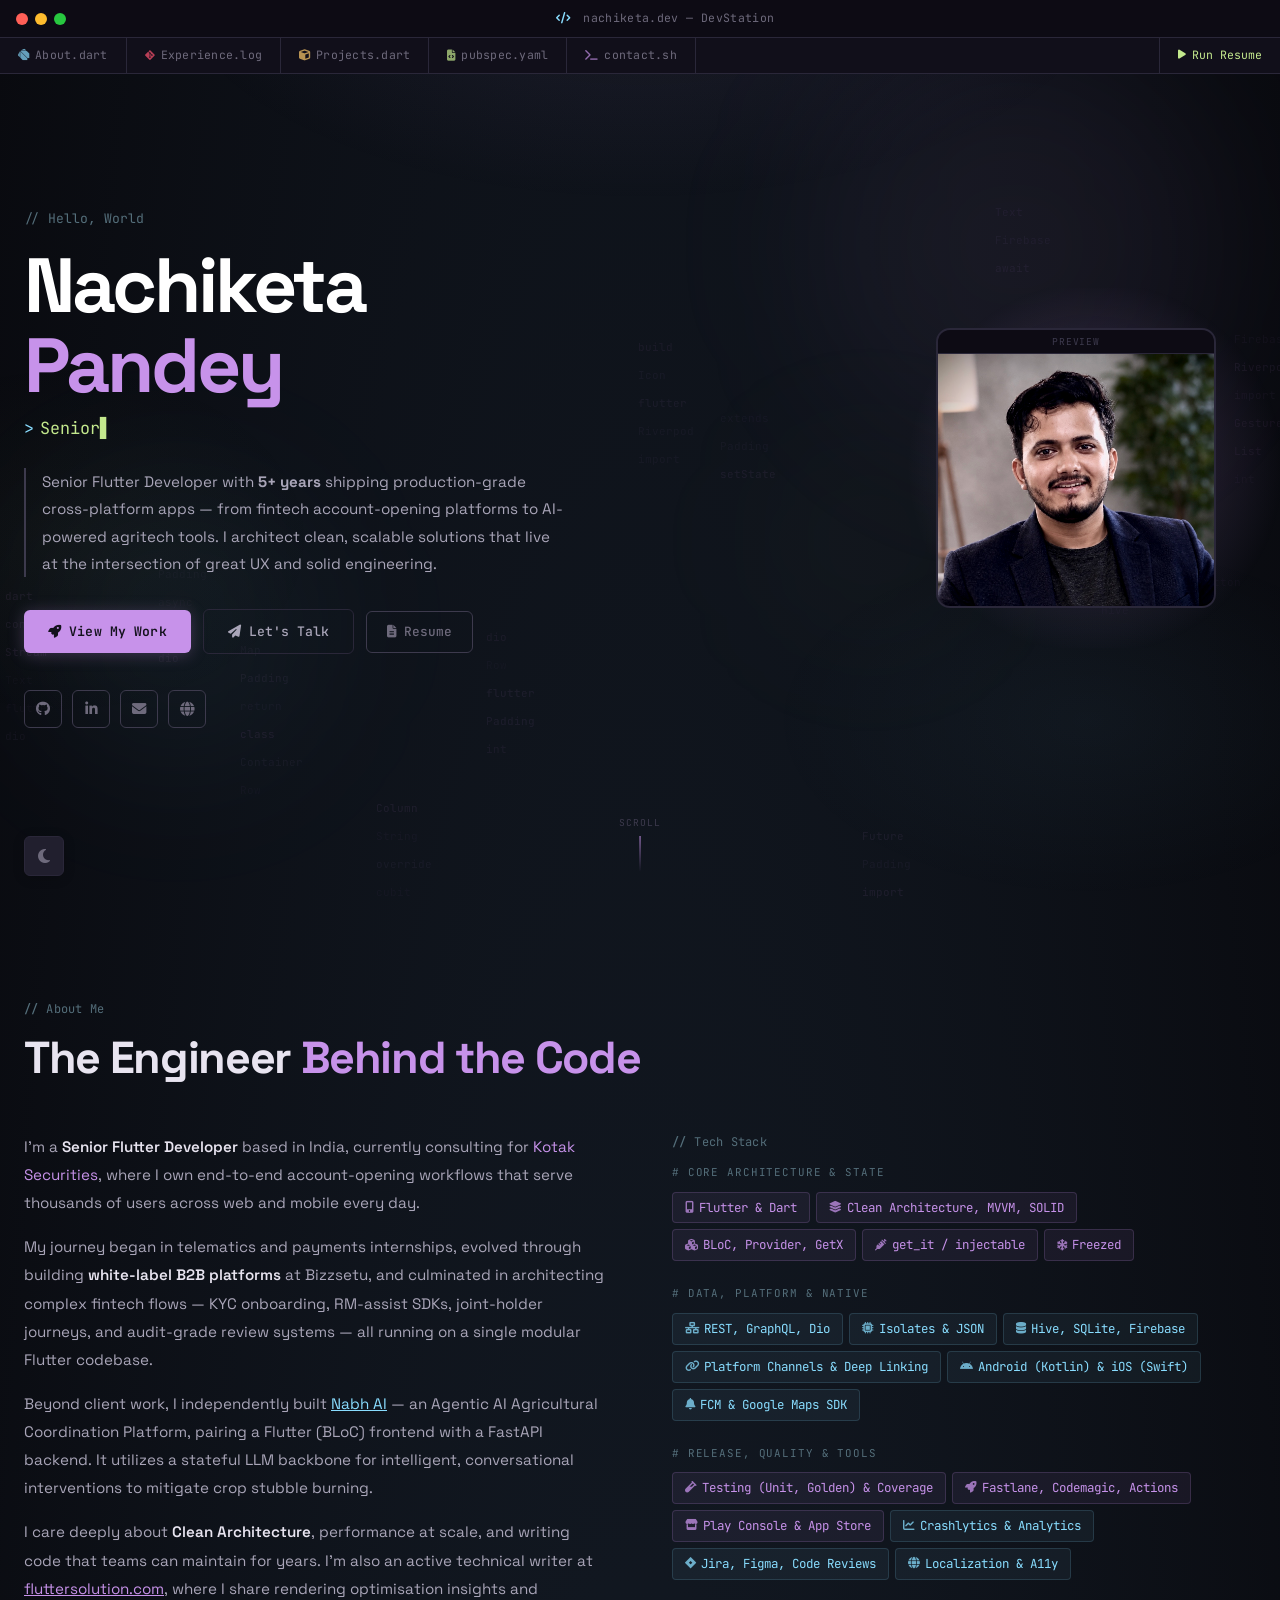
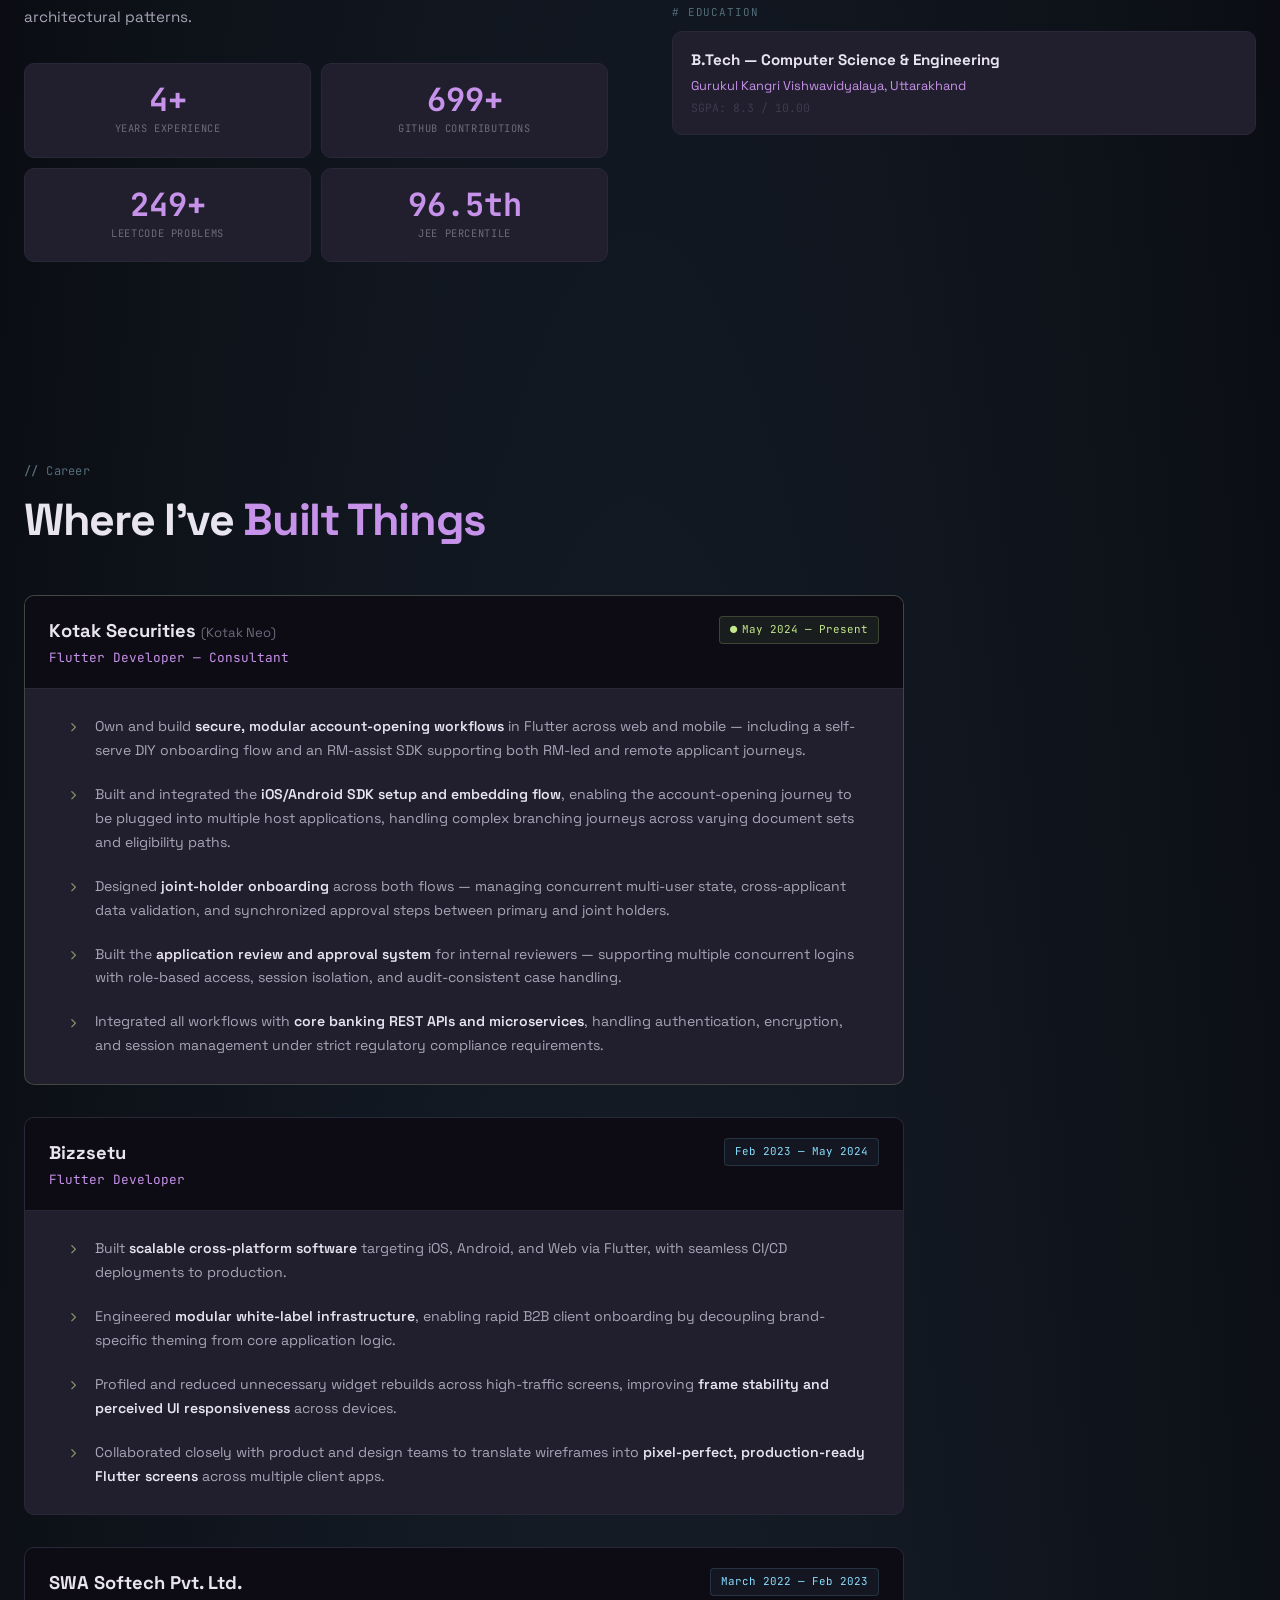
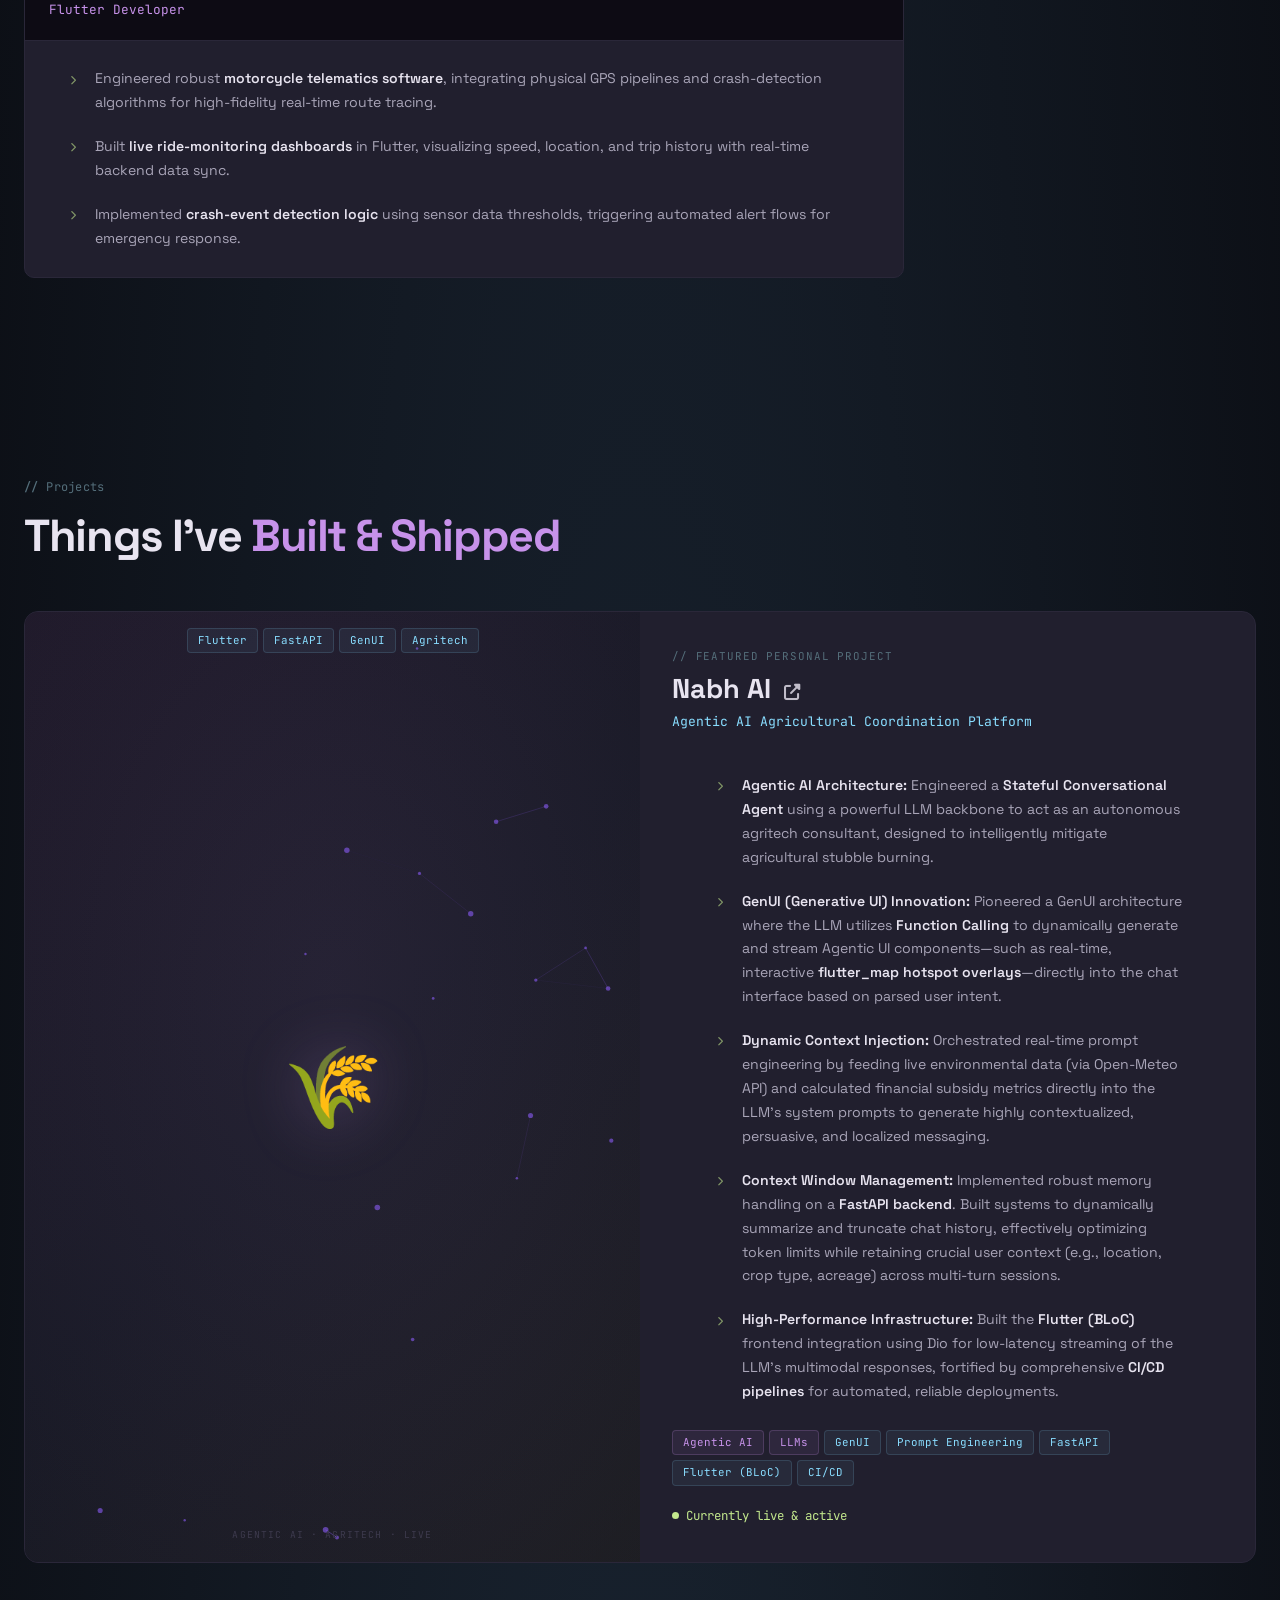
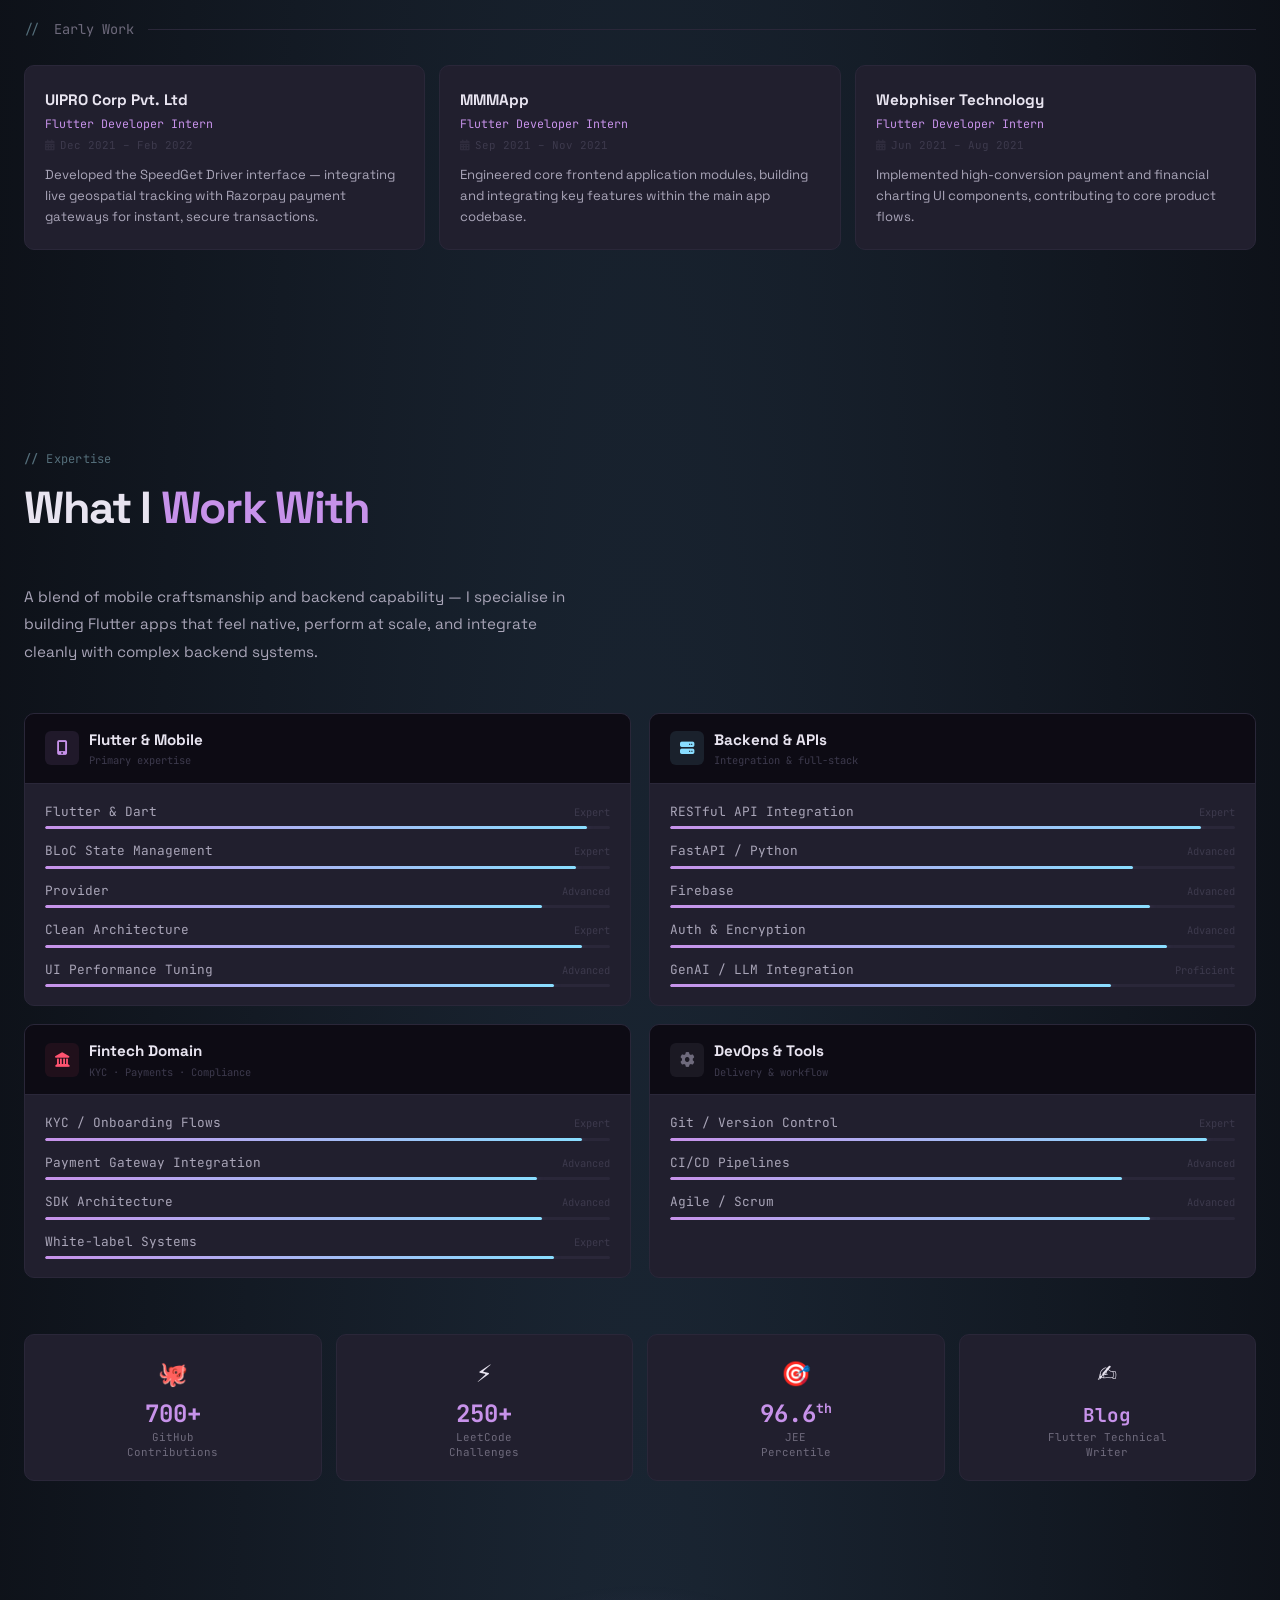
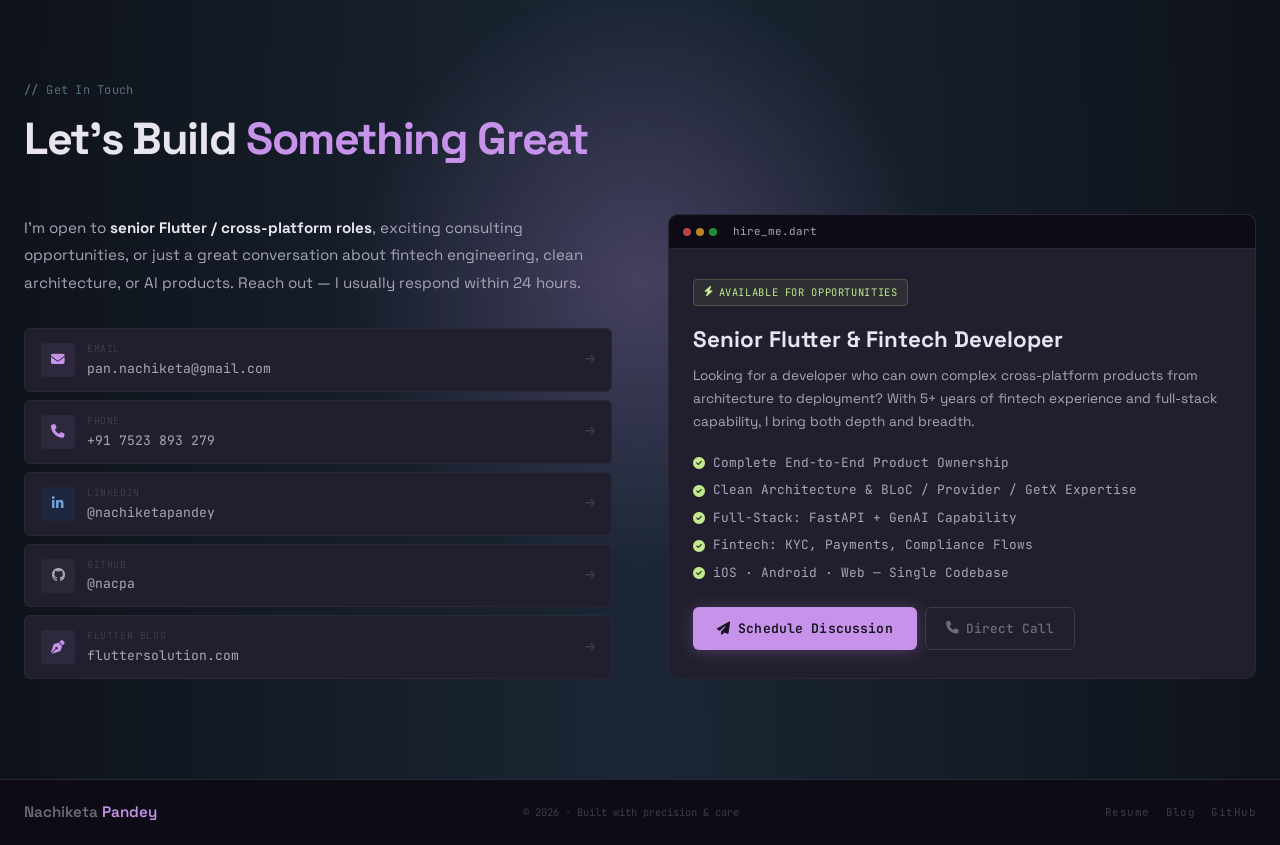
==== commit a532af14: "v6-0-6" ====
--- a/index.html
+++ b/index.html
@@ -21,12 +21,12 @@
   <link rel="stylesheet" href="./portfolio.css" />
   <!-- PostHog Analytics -->
   <script>
-      !function(t,e){var o,n,p,r;e.__SV||(window.posthog && window.posthog.__loaded)||(window.posthog=e,e._i=[],e.init=function(i,s,a){function g(t,e){var o=e.split(".");2==o.length&&(t=t[o[0]],e=o[1]),t[e]=function(){t.push([e].concat(Array.prototype.slice.call(arguments,0)))}}p||((p=t.createElement("script")).type="text/javascript",p.crossOrigin="anonymous",p.async=!0,p.src=s.api_host.replace(".i.posthog.com","-assets.i.posthog.com")+"/static/array.js",p.onerror=function(){p=null},(r=t.getElementsByTagName("script")[0]).parentNode.insertBefore(p,r));var u=e;for(void 0!==a?u=e[a]=[]:a="posthog",u.people=u.people||[],Object.defineProperty(u,"toString",{configurable:!0,enumerable:!0,writable:!0,value:function(t){var e="posthog";return"posthog"!==a&&(e+="."+a),t||(e+=" (stub)"),e}}),Object.defineProperty(u.people,"toString",{configurable:!0,enumerable:!0,writable:!0,value:function(){return u.toString(1)+".people (stub)"}}),o="Tl Ml El Il Al init Xl tu Jl Kl nu ho Yl au Gl capture getExtension eu xl vu calculateEventProperties du register register_once register_for_session unregister unregister_for_session gu Ql cu getFeatureFlag getFeatureFlagPayload getFeatureFlagResult getAllFeatureFlags isFeatureEnabled reloadFeatureFlags updateFlags updateEarlyAccessFeatureEnrollment getEarlyAccessFeatures on onFeatureFlags onSurveysLoaded onSessionId getSurveys getActiveMatchingSurveys renderSurvey displaySurvey cancelPendingSurvey canRenderSurvey canRenderSurveyAsync mu identify setPersonProperties unsetPersonProperties group resetGroups setGroupPropertiesForFlags resetGroupPropertiesForFlags reset yu shutdown setIdentity clearIdentity get_distinct_id getGroups get_session_id get_session_replay_url alias set_config startSessionRecording stopSessionRecording sessionRecordingStarted captureException addExceptionStep captureLog startExceptionAutocapture stopExceptionAutocapture loadToolbar get_property getSessionProperty fu uu createPersonProfile setInternalOrTestUser pu Fl Ol opt_in_capturing opt_out_capturing has_opted_in_capturing has_opted_out_capturing get_explicit_consent_status is_capturing clear_opt_in_out_capturing ou debug do ts getPageViewId captureTraceFeedback captureTraceMetric zl".split(" "),n=0;n<o.length;n++)g(u,o[n]);e._i.push([i,s,a])},e.__SV=1)}(document,window.posthog||[]);
-      posthog.init('phc_tSiyZrWo5zEC3UheeVs6ZwUGgYAwXBUZtcVRebV6uS62', {
-          api_host: 'https://us.i.posthog.com',
-          defaults: '2026-05-30',
-          person_profiles: 'identified_only',
-      })
+    !function (t, e) { var o, n, p, r; e.__SV || (window.posthog && window.posthog.__loaded) || (window.posthog = e, e._i = [], e.init = function (i, s, a) { function g(t, e) { var o = e.split("."); 2 == o.length && (t = t[o[0]], e = o[1]), t[e] = function () { t.push([e].concat(Array.prototype.slice.call(arguments, 0))) } } p || ((p = t.createElement("script")).type = "text/javascript", p.crossOrigin = "anonymous", p.async = !0, p.src = s.api_host.replace(".i.posthog.com", "-assets.i.posthog.com") + "/static/array.js", p.onerror = function () { p = null }, (r = t.getElementsByTagName("script")[0]).parentNode.insertBefore(p, r)); var u = e; for (void 0 !== a ? u = e[a] = [] : a = "posthog", u.people = u.people || [], Object.defineProperty(u, "toString", { configurable: !0, enumerable: !0, writable: !0, value: function (t) { var e = "posthog"; return "posthog" !== a && (e += "." + a), t || (e += " (stub)"), e } }), Object.defineProperty(u.people, "toString", { configurable: !0, enumerable: !0, writable: !0, value: function () { return u.toString(1) + ".people (stub)" } }), o = "Tl Ml El Il Al init Xl tu Jl Kl nu ho Yl au Gl capture getExtension eu xl vu calculateEventProperties du register register_once register_for_session unregister unregister_for_session gu Ql cu getFeatureFlag getFeatureFlagPayload getFeatureFlagResult getAllFeatureFlags isFeatureEnabled reloadFeatureFlags updateFlags updateEarlyAccessFeatureEnrollment getEarlyAccessFeatures on onFeatureFlags onSurveysLoaded onSessionId getSurveys getActiveMatchingSurveys renderSurvey displaySurvey cancelPendingSurvey canRenderSurvey canRenderSurveyAsync mu identify setPersonProperties unsetPersonProperties group resetGroups setGroupPropertiesForFlags resetGroupPropertiesForFlags reset yu shutdown setIdentity clearIdentity get_distinct_id getGroups get_session_id get_session_replay_url alias set_config startSessionRecording stopSessionRecording sessionRecordingStarted captureException addExceptionStep captureLog startExceptionAutocapture stopExceptionAutocapture loadToolbar get_property getSessionProperty fu uu createPersonProfile setInternalOrTestUser pu Fl Ol opt_in_capturing opt_out_capturing has_opted_in_capturing has_opted_out_capturing get_explicit_consent_status is_capturing clear_opt_in_out_capturing ou debug do ts getPageViewId captureTraceFeedback captureTraceMetric zl".split(" "), n = 0; n < o.length; n++)g(u, o[n]); e._i.push([i, s, a]) }, e.__SV = 1) }(document, window.posthog || []);
+    posthog.init('phc_tSiyZrWo5zEC3UheeVs6ZwUGgYAwXBUZtcVRebV6uS62', {
+      api_host: 'https://us.i.posthog.com',
+      defaults: '2026-05-30',
+      person_profiles: 'identified_only',
+    })
   </script>
 </head>
 
@@ -37,11 +37,16 @@
 ═══════════════════════════════════════════ -->
   <div class="boot-overlay" id="boot-overlay">
     <div class="boot-terminal" id="boot-terminal">
-      <div class="boot-line" id="boot-0"><span class="boot-prompt">❯</span> <span class="boot-cmd">initializing devstation...</span></div>
-      <div class="boot-line" id="boot-1"><span class="boot-ok">✓</span> loading modules <span class="boot-version">[flutter, dart, fastapi]</span></div>
-      <div class="boot-line" id="boot-2"><span class="boot-ok">✓</span> connecting to <span class="boot-path">portfolio.fluttersolution.com</span></div>
-      <div class="boot-line" id="boot-3"><span class="boot-ok">✓</span> rendering portfolio <span class="boot-version">v6.0.5</span></div>
-      <div class="boot-line" id="boot-4"><span class="boot-prompt">❯</span> <span class="boot-cmd">ready.</span> <span class="boot-cursor-block"></span></div>
+      <div class="boot-line" id="boot-0"><span class="boot-prompt">❯</span> <span class="boot-cmd">initializing
+          devstation...</span></div>
+      <div class="boot-line" id="boot-1"><span class="boot-ok">✓</span> loading modules <span
+          class="boot-version">[flutter, dart, fastapi]</span></div>
+      <div class="boot-line" id="boot-2"><span class="boot-ok">✓</span> connecting to <span
+          class="boot-path">portfolio.fluttersolution.com</span></div>
+      <div class="boot-line" id="boot-3"><span class="boot-ok">✓</span> rendering portfolio <span
+          class="boot-version">v6.0.5</span></div>
+      <div class="boot-line" id="boot-4"><span class="boot-prompt">❯</span> <span class="boot-cmd">ready.</span> <span
+          class="boot-cursor-block"></span></div>
     </div>
   </div>
 
@@ -176,8 +181,8 @@
           </div>
 
           <div class="hero-socials">
-            <a href="https://github.com/nacpa" target="_blank" class="hero-social-link" id="social-github" title="GitHub"
-              aria-label="GitHub">
+            <a href="https://github.com/nacpa" target="_blank" class="hero-social-link" id="social-github"
+              title="GitHub" aria-label="GitHub">
               <i class="fab fa-github"></i>
             </a>
             <a href="https://www.linkedin.com/in/nachiketapandey/" target="_blank" class="hero-social-link"
@@ -276,39 +281,37 @@
             <div class="section-label">Tech Stack</div>
 
             <div class="skill-group reveal" id="about-primary-skills">
-              <div class="skill-group-title">Core / Primary</div>
+              <div class="skill-group-title">Core Architecture &amp; State</div>
               <div class="skill-tags">
                 <span class="skill-tag primary-tag"><i class="fas fa-mobile-alt"></i> Flutter &amp; Dart</span>
-                <span class="skill-tag primary-tag"><i class="fas fa-layer-group"></i> Clean Architecture &amp; DI</span>
-                <span class="skill-tag primary-tag"><i class="fas fa-cubes"></i> BLoC, Provider &amp; GetX</span>
-                <span class="skill-tag primary-tag"><i class="fas fa-network-wired"></i> RESTful APIs</span>
-                <span class="skill-tag primary-tag"><i class="fas fa-fire"></i> Firebase</span>
-                <span class="skill-tag primary-tag"><i class="fas fa-database"></i> Hive &amp; SQLite Storage</span>
+                <span class="skill-tag primary-tag"><i class="fas fa-layer-group"></i> Clean Architecture, MVVM, SOLID</span>
+                <span class="skill-tag primary-tag"><i class="fas fa-cubes"></i> BLoC, Provider, GetX</span>
+                <span class="skill-tag primary-tag"><i class="fas fa-syringe"></i> get_it / injectable</span>
+                <span class="skill-tag primary-tag"><i class="fas fa-snowflake"></i> Freezed</span>
               </div>
             </div>
 
             <div class="skill-group reveal reveal-delay-1" id="about-secondary-skills">
-              <div class="skill-group-title">Secondary / Tools</div>
+              <div class="skill-group-title">Data, Platform &amp; Native</div>
               <div class="skill-tags">
-                <span class="skill-tag secondary-tag"><i class="fas fa-vial"></i> Unit, Widget &amp; Integration
-                  Testing</span>
-                <span class="skill-tag secondary-tag"><i class="fas fa-credit-card"></i> Payment Gateways</span>
-                <span class="skill-tag secondary-tag"><i class="fas fa-infinity"></i> GitHub Actions &amp; Fastlane</span>
-                <span class="skill-tag secondary-tag"><i class="fas fa-robot"></i> GenAI / LLM (FastAPI)</span>
-                <span class="skill-tag secondary-tag"><i class="fas fa-bolt"></i> UI Performance</span>
-                <span class="skill-tag secondary-tag"><i class="fab fa-git-alt"></i> Git</span>
-                <span class="skill-tag secondary-tag"><i class="fas fa-tasks"></i> Agile / SDLC</span>
+                <span class="skill-tag secondary-tag"><i class="fas fa-network-wired"></i> REST, GraphQL, Dio</span>
+                <span class="skill-tag secondary-tag"><i class="fas fa-microchip"></i> Isolates &amp; JSON</span>
+                <span class="skill-tag secondary-tag"><i class="fas fa-database"></i> Hive, SQLite, Firebase</span>
+                <span class="skill-tag secondary-tag"><i class="fas fa-link"></i> Platform Channels &amp; Deep Linking</span>
+                <span class="skill-tag secondary-tag"><i class="fab fa-android"></i> Android (Kotlin) &amp; iOS (Swift)</span>
+                <span class="skill-tag secondary-tag"><i class="fas fa-bell"></i> FCM &amp; Google Maps SDK</span>
               </div>
             </div>
 
             <div class="skill-group reveal reveal-delay-2" id="about-platforms">
-              <div class="skill-group-title">Platforms &amp; Environments</div>
+              <div class="skill-group-title">Release, Quality &amp; Tools</div>
               <div class="skill-tags">
-                <span class="skill-tag primary-tag"><i class="fab fa-apple"></i> iOS</span>
-                <span class="skill-tag primary-tag"><i class="fab fa-android"></i> Android</span>
-                <span class="skill-tag primary-tag"><i class="fas fa-globe"></i> Web</span>
-                <span class="skill-tag secondary-tag"><i class="fab fa-python"></i> Python / FastAPI</span>
-                <span class="skill-tag secondary-tag"><i class="fas fa-brain"></i> Gemini Vision</span>
+                <span class="skill-tag primary-tag"><i class="fas fa-vial"></i> Testing (Unit, Golden) &amp; Coverage</span>
+                <span class="skill-tag primary-tag"><i class="fas fa-rocket"></i> Fastlane, Codemagic, Actions</span>
+                <span class="skill-tag primary-tag"><i class="fas fa-store"></i> Play Console &amp; App Store</span>
+                <span class="skill-tag secondary-tag"><i class="fas fa-chart-line"></i> Crashlytics &amp; Analytics</span>
+                <span class="skill-tag secondary-tag"><i class="fab fa-jira"></i> Jira, Figma, Code Reviews</span>
+                <span class="skill-tag secondary-tag"><i class="fas fa-globe"></i> Localization &amp; A11y</span>
               </div>
             </div>
 
@@ -321,7 +324,8 @@
                   B.Tech — Computer Science &amp; Engineering</div>
                 <div style="font-size: 0.8rem; color: var(--accent); margin-bottom: 3px;">Gurukul Kangri
                   Vishwavidyalaya, Uttarakhand</div>
-                <div style="font-family: var(--font-mono); font-size: 0.72rem; color: var(--fg-faint);">SGPA: 8.3 / 10.00
+                <div style="font-family: var(--font-mono); font-size: 0.72rem; color: var(--fg-faint);">SGPA: 8.3 /
+                  10.00
                 </div>
               </div>
             </div>
@@ -357,7 +361,8 @@
               <div class="timeline-bullets">
                 <div class="timeline-bullet">
                   <div class="bullet-arrow"><i class="fas fa-chevron-right"></i></div>
-                  <div class="bullet-content">Own and build <strong>secure, modular account-opening workflows</strong> in
+                  <div class="bullet-content">Own and build <strong>secure, modular account-opening workflows</strong>
+                    in
                     Flutter across web and mobile — including a self-serve DIY onboarding flow and an RM-assist SDK
                     supporting both RM-led and remote applicant journeys.</div>
                 </div>
@@ -370,13 +375,15 @@
                 <div class="timeline-bullet">
                   <div class="bullet-arrow"><i class="fas fa-chevron-right"></i></div>
                   <div class="bullet-content">Designed <strong>joint-holder onboarding</strong> across both flows —
-                    managing concurrent multi-user state, cross-applicant data validation, and synchronized approval steps
+                    managing concurrent multi-user state, cross-applicant data validation, and synchronized approval
+                    steps
                     between primary and joint holders.</div>
                 </div>
                 <div class="timeline-bullet">
                   <div class="bullet-arrow"><i class="fas fa-chevron-right"></i></div>
                   <div class="bullet-content">Built the <strong>application review and approval system</strong> for
-                    internal reviewers — supporting multiple concurrent logins with role-based access, session isolation,
+                    internal reviewers — supporting multiple concurrent logins with role-based access, session
+                    isolation,
                     and audit-consistent case handling.</div>
                 </div>
                 <div class="timeline-bullet">
@@ -489,7 +496,8 @@
             <div class="project-eyebrow">Featured Personal Project</div>
             <h3 class="project-title"><a href="https://nabh.fluttersolution.com/" target="_blank"
                 rel="noopener noreferrer" style="color: inherit; text-decoration: none;">Nabh AI <i
-                  class="fas fa-external-link-alt" style="font-size: 0.6em; margin-left: 6px; opacity: 0.8;"></i></a></h3>
+                  class="fas fa-external-link-alt" style="font-size: 0.6em; margin-left: 6px; opacity: 0.8;"></i></a>
+            </h3>
             <div class="project-subtitle">Agentic AI Agricultural Coordination Platform</div>
 
             <div class="project-bullets">
@@ -502,7 +510,8 @@
               <div class="project-bullet">
                 <div class="bullet-arrow"><i class="fas fa-chevron-right"></i></div>
                 <div class="bullet-content"><strong>GenUI (Generative UI) Innovation:</strong> Pioneered a GenUI
-                  architecture where the LLM utilizes <strong>Function Calling</strong> to dynamically generate and stream
+                  architecture where the LLM utilizes <strong>Function Calling</strong> to dynamically generate and
+                  stream
                   Agentic UI components—such as real-time, interactive <strong>flutter_map hotspot
                     overlays</strong>—directly into the chat interface based on parsed user intent.</div>
               </div>
@@ -515,8 +524,10 @@
               </div>
               <div class="project-bullet">
                 <div class="bullet-arrow"><i class="fas fa-chevron-right"></i></div>
-                <div class="bullet-content"><strong>Context Window Management:</strong> Implemented robust memory handling
-                  on a <strong>FastAPI backend</strong>. Built systems to dynamically summarize and truncate chat history,
+                <div class="bullet-content"><strong>Context Window Management:</strong> Implemented robust memory
+                  handling
+                  on a <strong>FastAPI backend</strong>. Built systems to dynamically summarize and truncate chat
+                  history,
                   effectively optimizing token limits while retaining crucial user context (e.g., location, crop type,
                   acreage) across multi-turn sessions.</div>
               </div>
@@ -553,7 +564,8 @@
           <div class="glass-card intern-card reveal" id="intern-uipro">
             <div class="intern-company">UIPRO Corp Pvt. Ltd</div>
             <div class="intern-role">Flutter Developer Intern</div>
-            <div class="intern-period"><i class="fas fa-calendar-alt" style="margin-right:5px;opacity:0.5;"></i>Dec 2021 –
+            <div class="intern-period"><i class="fas fa-calendar-alt" style="margin-right:5px;opacity:0.5;"></i>Dec 2021
+              –
               Feb 2022</div>
             <div class="intern-desc">Developed the SpeedGet Driver interface — integrating live geospatial tracking with
               Razorpay payment gateways for instant, secure transactions.</div>
@@ -562,7 +574,8 @@
           <div class="glass-card intern-card reveal reveal-delay-1" id="intern-mmmapp">
             <div class="intern-company">MMMApp</div>
             <div class="intern-role">Flutter Developer Intern</div>
-            <div class="intern-period"><i class="fas fa-calendar-alt" style="margin-right:5px;opacity:0.5;"></i>Sep 2021 –
+            <div class="intern-period"><i class="fas fa-calendar-alt" style="margin-right:5px;opacity:0.5;"></i>Sep 2021
+              –
               Nov 2021</div>
             <div class="intern-desc">Engineered core frontend application modules, building and integrating key features
               within the main app codebase.</div>
@@ -571,7 +584,8 @@
           <div class="glass-card intern-card reveal reveal-delay-2" id="intern-webphiser">
             <div class="intern-company">Webphiser Technology</div>
             <div class="intern-role">Flutter Developer Intern</div>
-            <div class="intern-period"><i class="fas fa-calendar-alt" style="margin-right:5px;opacity:0.5;"></i>Jun 2021 –
+            <div class="intern-period"><i class="fas fa-calendar-alt" style="margin-right:5px;opacity:0.5;"></i>Jun 2021
+              –
               Aug 2021</div>
             <div class="intern-desc">Implemented high-conversion payment and financial charting UI components,
               contributing to core product flows.</div>
@@ -980,19 +994,29 @@
     <div class="cmd-palette" id="cmd-palette">
       <div class="cmd-input-wrap">
         <i class="fas fa-search"></i>
-        <input type="text" class="cmd-input" id="cmd-input" placeholder="Type a command or search..." autocomplete="off" />
+        <input type="text" class="cmd-input" id="cmd-input" placeholder="Type a command or search..."
+          autocomplete="off" />
         <span class="cmd-shortcut">ESC</span>
       </div>
       <div class="cmd-results" id="cmd-results">
-        <div class="cmd-result-item" data-target="#hero"><i class="fas fa-home"></i> Go to Home <span class="cmd-section">Hero</span></div>
-        <div class="cmd-result-item" data-target="#about"><i class="fas fa-user"></i> About Me <span class="cmd-section">About.dart</span></div>
-        <div class="cmd-result-item" data-target="#experience"><i class="fab fa-git-alt"></i> Work Experience <span class="cmd-section">Experience.log</span></div>
-        <div class="cmd-result-item" data-target="#projects"><i class="fas fa-cube"></i> Projects <span class="cmd-section">Projects.dart</span></div>
-        <div class="cmd-result-item" data-target="#skills"><i class="fas fa-file-code"></i> Skills & Expertise <span class="cmd-section">pubspec.yaml</span></div>
-        <div class="cmd-result-item" data-target="#contact"><i class="fas fa-terminal"></i> Contact <span class="cmd-section">contact.sh</span></div>
-        <div class="cmd-result-item" data-target="resume"><i class="fas fa-file-alt"></i> Open Resume <span class="cmd-section">External</span></div>
-        <div class="cmd-result-item" data-target="github"><i class="fab fa-github"></i> GitHub Profile <span class="cmd-section">External</span></div>
-        <div class="cmd-result-item" data-target="linkedin"><i class="fab fa-linkedin-in"></i> LinkedIn <span class="cmd-section">External</span></div>
+        <div class="cmd-result-item" data-target="#hero"><i class="fas fa-home"></i> Go to Home <span
+            class="cmd-section">Hero</span></div>
+        <div class="cmd-result-item" data-target="#about"><i class="fas fa-user"></i> About Me <span
+            class="cmd-section">About.dart</span></div>
+        <div class="cmd-result-item" data-target="#experience"><i class="fab fa-git-alt"></i> Work Experience <span
+            class="cmd-section">Experience.log</span></div>
+        <div class="cmd-result-item" data-target="#projects"><i class="fas fa-cube"></i> Projects <span
+            class="cmd-section">Projects.dart</span></div>
+        <div class="cmd-result-item" data-target="#skills"><i class="fas fa-file-code"></i> Skills & Expertise <span
+            class="cmd-section">pubspec.yaml</span></div>
+        <div class="cmd-result-item" data-target="#contact"><i class="fas fa-terminal"></i> Contact <span
+            class="cmd-section">contact.sh</span></div>
+        <div class="cmd-result-item" data-target="resume"><i class="fas fa-file-alt"></i> Open Resume <span
+            class="cmd-section">External</span></div>
+        <div class="cmd-result-item" data-target="github"><i class="fab fa-github"></i> GitHub Profile <span
+            class="cmd-section">External</span></div>
+        <div class="cmd-result-item" data-target="linkedin"><i class="fab fa-linkedin-in"></i> LinkedIn <span
+            class="cmd-section">External</span></div>
       </div>
     </div>
   </div>
@@ -1007,459 +1031,459 @@
   JAVASCRIPT
 ═══════════════════════════════════════════ -->
   <script>
-    (function () {
-      'use strict';
-
-      // ── Boot Sequence ─────────────────────────────────
-      const bootOverlay = document.getElementById('boot-overlay');
-      const bootLines = document.querySelectorAll('.boot-line');
-      const alreadyBooted = sessionStorage.getItem('devstation-booted');
-
-      if (alreadyBooted) {
-        bootOverlay.classList.add('boot-done');
-      } else {
-        let delay = 200;
-        bootLines.forEach((line, i) => {
+      (function () {
+        'use strict';
+
+        // ── Boot Sequence ─────────────────────────────────
+        const bootOverlay = document.getElementById('boot-overlay');
+        const bootLines = document.querySelectorAll('.boot-line');
+        const alreadyBooted = sessionStorage.getItem('devstation-booted');
+
+        if (alreadyBooted) {
+          bootOverlay.classList.add('boot-done');
+        } else {
+          let delay = 200;
+          bootLines.forEach((line, i) => {
+            setTimeout(() => {
+              line.classList.add('boot-visible');
+            }, delay);
+            delay += i === 0 ? 400 : i === bootLines.length - 1 ? 500 : 350;
+          });
           setTimeout(() => {
-            line.classList.add('boot-visible');
-          }, delay);
-          delay += i === 0 ? 400 : i === bootLines.length - 1 ? 500 : 350;
+            bootOverlay.classList.add('boot-done');
+            sessionStorage.setItem('devstation-booted', '1');
+          }, delay + 400);
+        }
+
+        // ── Typewriter ──────────────────────────────────
+        const phrases = [
+          'Senior Flutter Developer',
+          'Fintech Specialist',
+          'Cross-Platform Engineer',
+          'Clean Architecture Advocate',
+          'FastAPI + GenAI Builder',
+        ];
+        let phraseIndex = 0, charIndex = 0, isDeleting = false;
+        const typeEl = document.getElementById('hero-typewriter-text');
+
+        function type() {
+          const current = phrases[phraseIndex];
+          if (isDeleting) {
+            charIndex--;
+          } else {
+            charIndex++;
+          }
+          if (typeEl) typeEl.textContent = current.slice(0, charIndex);
+
+          let delay = isDeleting ? 40 : 70;
+
+          if (!isDeleting && charIndex === current.length) {
+            delay = 2200;
+            isDeleting = true;
+          } else if (isDeleting && charIndex === 0) {
+            isDeleting = false;
+            phraseIndex = (phraseIndex + 1) % phrases.length;
+            delay = 400;
+          }
+          setTimeout(type, delay);
+        }
+        setTimeout(type, alreadyBooted ? 400 : 2800);
+
+        // ── Nav scroll effect ───────────────────────────
+        const nav = document.getElementById('main-nav');
+        const backToTop = document.getElementById('back-to-top');
+
+        window.addEventListener('scroll', function () {
+          if (window.scrollY > 60) {
+            nav.classList.add('scrolled');
+            backToTop.classList.add('visible');
+          } else {
+            nav.classList.remove('scrolled');
+            backToTop.classList.remove('visible');
+          }
+          updateActiveNav();
+        }, { passive: true });
+
+        backToTop.addEventListener('click', function () {
+          window.scrollTo({ top: 0, behavior: 'smooth' });
         });
-        setTimeout(() => {
-          bootOverlay.classList.add('boot-done');
-          sessionStorage.setItem('devstation-booted', '1');
-        }, delay + 400);
-      }
-
-      // ── Typewriter ──────────────────────────────────
-      const phrases = [
-        'Senior Flutter Developer',
-        'Fintech Specialist',
-        'Cross-Platform Engineer',
-        'Clean Architecture Advocate',
-        'FastAPI + GenAI Builder',
-      ];
-      let phraseIndex = 0, charIndex = 0, isDeleting = false;
-      const typeEl = document.getElementById('hero-typewriter-text');
-
-      function type() {
-        const current = phrases[phraseIndex];
-        if (isDeleting) {
-          charIndex--;
-        } else {
-          charIndex++;
+
+        // ── Active nav link ─────────────────────────────
+        const sections = ['hero', 'about', 'experience', 'projects', 'skills', 'contact'];
+        function updateActiveNav() {
+          let current = 'hero';
+          sections.forEach(id => {
+            const el = document.getElementById(id);
+            if (el && window.scrollY >= el.offsetTop - 100) current = id;
+          });
+          document.querySelectorAll('.nav-link[data-section]').forEach(link => {
+            link.classList.toggle('active', link.dataset.section === current);
+          });
         }
-        if (typeEl) typeEl.textContent = current.slice(0, charIndex);
-
-        let delay = isDeleting ? 40 : 70;
-
-        if (!isDeleting && charIndex === current.length) {
-          delay = 2200;
-          isDeleting = true;
-        } else if (isDeleting && charIndex === 0) {
-          isDeleting = false;
-          phraseIndex = (phraseIndex + 1) % phrases.length;
-          delay = 400;
+
+        // ── Mobile nav ──────────────────────────────────
+        const hamburger = document.getElementById('nav-hamburger');
+        const mobileNav = document.getElementById('nav-mobile');
+
+        hamburger.addEventListener('click', function () {
+          const isOpen = mobileNav.classList.toggle('open');
+          hamburger.classList.toggle('open', isOpen);
+          hamburger.setAttribute('aria-expanded', isOpen);
+        });
+
+        // Close mobile nav on link click
+        mobileNav.querySelectorAll('.nav-link').forEach(link => {
+          link.addEventListener('click', function () {
+            mobileNav.classList.remove('open');
+            hamburger.classList.remove('open');
+            hamburger.setAttribute('aria-expanded', 'false');
+          });
+        });
+
+        // ── Scroll Reveal ───────────────────────────────
+        const revealEls = document.querySelectorAll('.reveal');
+        const revealObserver = new IntersectionObserver(function (entries) {
+          entries.forEach(entry => {
+            if (entry.isIntersecting) {
+              entry.target.classList.add('revealed');
+              revealObserver.unobserve(entry.target);
+              // Animate skill bars when their card is revealed
+              entry.target.querySelectorAll('.skill-bar-fill').forEach(bar => {
+                bar.style.width = bar.style.getPropertyValue('--fill-width') ||
+                  getComputedStyle(bar).getPropertyValue('--fill-width');
+              });
+            }
+          });
+        }, { threshold: 0.12, rootMargin: '0px 0px -40px 0px' });
+
+        revealEls.forEach(el => revealObserver.observe(el));
+
+        // Also trigger skill bars on scroll
+        const skillObserver = new IntersectionObserver(function (entries) {
+          entries.forEach(entry => {
+            if (entry.isIntersecting) {
+              entry.target.querySelectorAll('.skill-bar-fill').forEach(bar => {
+                const fillWidth = bar.style.cssText.match(/--fill-width:\s*([^;]+)/);
+                if (fillWidth) bar.style.width = fillWidth[1].trim();
+              });
+              skillObserver.unobserve(entry.target);
+            }
+          });
+        }, { threshold: 0.2 });
+
+        document.querySelectorAll('.skill-category-card').forEach(card => skillObserver.observe(card));
+
+        // ── Counter animation ───────────────────────────
+        function animateCounter(el, target, suffix, isFloat) {
+          const duration = 1600;
+          const start = performance.now();
+          const startVal = 0;
+          function step(now) {
+            const progress = Math.min((now - start) / duration, 1);
+            const eased = 1 - Math.pow(1 - progress, 3);
+            const val = startVal + (target - startVal) * eased;
+            el.textContent = isFloat ? val.toFixed(1) + suffix : Math.floor(val) + suffix;
+            if (progress < 1) requestAnimationFrame(step);
+          }
+          requestAnimationFrame(step);
         }
-        setTimeout(type, delay);
-      }
-      setTimeout(type, alreadyBooted ? 400 : 2800);
-
-      // ── Nav scroll effect ───────────────────────────
-      const nav = document.getElementById('main-nav');
-      const backToTop = document.getElementById('back-to-top');
-
-      window.addEventListener('scroll', function () {
-        if (window.scrollY > 60) {
-          nav.classList.add('scrolled');
-          backToTop.classList.add('visible');
-        } else {
-          nav.classList.remove('scrolled');
-          backToTop.classList.remove('visible');
+
+        const statObserver = new IntersectionObserver(function (entries) {
+          entries.forEach(entry => {
+            if (entry.isIntersecting) {
+              const numEl = entry.target.querySelector('.stat-number');
+              if (numEl && !numEl.dataset.animated) {
+                numEl.dataset.animated = '1';
+                const count = parseFloat(numEl.dataset.count);
+                const suffix = numEl.dataset.suffix || '';
+                animateCounter(numEl, count, suffix, numEl.dataset.count.includes('.'));
+              }
+            }
+          });
+        }, { threshold: 0.3 });
+
+        document.querySelectorAll('.stat-card').forEach(card => statObserver.observe(card));
+
+        // ── Smooth scroll for nav links ─────────────────
+        document.querySelectorAll('a[href^="#"]').forEach(link => {
+          link.addEventListener('click', function (e) {
+            const target = document.querySelector(this.getAttribute('href'));
+            if (target) {
+              e.preventDefault();
+              const offset = parseInt(getComputedStyle(document.documentElement).getPropertyValue('--nav-height')) || 84;
+              window.scrollTo({ top: target.offsetTop - offset, behavior: 'smooth' });
+            }
+          });
+        });
+
+        // ── 3D Tilt on project card ─────────────────────
+        const featuredCard = document.getElementById('project-nabh');
+        if (featuredCard && window.matchMedia('(min-width: 768px)').matches) {
+          featuredCard.addEventListener('mousemove', function (e) {
+            const rect = featuredCard.getBoundingClientRect();
+            const x = e.clientX - rect.left - rect.width / 2;
+            const y = e.clientY - rect.top - rect.height / 2;
+            const tiltX = (y / rect.height) * 3;
+            const tiltY = -(x / rect.width) * 3;
+            featuredCard.style.transform = `translateY(-4px) rotateX(${tiltX}deg) rotateY(${tiltY}deg)`;
+          });
+          featuredCard.addEventListener('mouseleave', function () {
+            featuredCard.style.transform = '';
+          });
+          featuredCard.style.transformStyle = 'preserve-3d';
+          featuredCard.style.perspective = '1200px';
         }
-        updateActiveNav();
-      }, { passive: true });
-
-      backToTop.addEventListener('click', function () {
-        window.scrollTo({ top: 0, behavior: 'smooth' });
-      });
-
-      // ── Active nav link ─────────────────────────────
-      const sections = ['hero', 'about', 'experience', 'projects', 'skills', 'contact'];
-      function updateActiveNav() {
-        let current = 'hero';
-        sections.forEach(id => {
-          const el = document.getElementById(id);
-          if (el && window.scrollY >= el.offsetTop - 100) current = id;
-        });
-        document.querySelectorAll('.nav-link[data-section]').forEach(link => {
-          link.classList.toggle('active', link.dataset.section === current);
-        });
-      }
-
-      // ── Mobile nav ──────────────────────────────────
-      const hamburger = document.getElementById('nav-hamburger');
-      const mobileNav = document.getElementById('nav-mobile');
-
-      hamburger.addEventListener('click', function () {
-        const isOpen = mobileNav.classList.toggle('open');
-        hamburger.classList.toggle('open', isOpen);
-        hamburger.setAttribute('aria-expanded', isOpen);
-      });
-
-      // Close mobile nav on link click
-      mobileNav.querySelectorAll('.nav-link').forEach(link => {
-        link.addEventListener('click', function () {
-          mobileNav.classList.remove('open');
-          hamburger.classList.remove('open');
-          hamburger.setAttribute('aria-expanded', 'false');
-        });
-      });
-
-      // ── Scroll Reveal ───────────────────────────────
-      const revealEls = document.querySelectorAll('.reveal');
-      const revealObserver = new IntersectionObserver(function (entries) {
-        entries.forEach(entry => {
-          if (entry.isIntersecting) {
-            entry.target.classList.add('revealed');
-            revealObserver.unobserve(entry.target);
-            // Animate skill bars when their card is revealed
-            entry.target.querySelectorAll('.skill-bar-fill').forEach(bar => {
-              bar.style.width = bar.style.getPropertyValue('--fill-width') ||
-                getComputedStyle(bar).getPropertyValue('--fill-width');
-            });
+
+        // ── Command Palette (Cmd+K / Ctrl+K) ────────────
+        const cmdOverlay = document.getElementById('cmd-overlay');
+        const cmdInput = document.getElementById('cmd-input');
+        const cmdResults = document.getElementById('cmd-results');
+        const cmdItems = cmdResults.querySelectorAll('.cmd-result-item');
+        let activeCmd = -1;
+
+        function openCmdPalette() {
+          cmdOverlay.classList.add('open');
+          cmdInput.value = '';
+          cmdInput.focus();
+          activeCmd = -1;
+          filterCmdResults('');
+        }
+        function closeCmdPalette() {
+          cmdOverlay.classList.remove('open');
+          cmdInput.blur();
+        }
+
+        document.addEventListener('keydown', function (e) {
+          if ((e.metaKey || e.ctrlKey) && e.key === 'k') {
+            e.preventDefault();
+            if (cmdOverlay.classList.contains('open')) {
+              closeCmdPalette();
+            } else {
+              openCmdPalette();
+            }
           }
-        });
-      }, { threshold: 0.12, rootMargin: '0px 0px -40px 0px' });
-
-      revealEls.forEach(el => revealObserver.observe(el));
-
-      // Also trigger skill bars on scroll
-      const skillObserver = new IntersectionObserver(function (entries) {
-        entries.forEach(entry => {
-          if (entry.isIntersecting) {
-            entry.target.querySelectorAll('.skill-bar-fill').forEach(bar => {
-              const fillWidth = bar.style.cssText.match(/--fill-width:\s*([^;]+)/);
-              if (fillWidth) bar.style.width = fillWidth[1].trim();
-            });
-            skillObserver.unobserve(entry.target);
+          if (e.key === 'Escape' && cmdOverlay.classList.contains('open')) {
+            closeCmdPalette();
           }
-        });
-      }, { threshold: 0.2 });
-
-      document.querySelectorAll('.skill-category-card').forEach(card => skillObserver.observe(card));
-
-      // ── Counter animation ───────────────────────────
-      function animateCounter(el, target, suffix, isFloat) {
-        const duration = 1600;
-        const start = performance.now();
-        const startVal = 0;
-        function step(now) {
-          const progress = Math.min((now - start) / duration, 1);
-          const eased = 1 - Math.pow(1 - progress, 3);
-          const val = startVal + (target - startVal) * eased;
-          el.textContent = isFloat ? val.toFixed(1) + suffix : Math.floor(val) + suffix;
-          if (progress < 1) requestAnimationFrame(step);
-        }
-        requestAnimationFrame(step);
-      }
-
-      const statObserver = new IntersectionObserver(function (entries) {
-        entries.forEach(entry => {
-          if (entry.isIntersecting) {
-            const numEl = entry.target.querySelector('.stat-number');
-            if (numEl && !numEl.dataset.animated) {
-              numEl.dataset.animated = '1';
-              const count = parseFloat(numEl.dataset.count);
-              const suffix = numEl.dataset.suffix || '';
-              animateCounter(numEl, count, suffix, numEl.dataset.count.includes('.'));
+          // Arrow keys
+          if (cmdOverlay.classList.contains('open')) {
+            const visible = Array.from(cmdItems).filter(i => i.style.display !== 'none');
+            if (e.key === 'ArrowDown') {
+              e.preventDefault();
+              activeCmd = Math.min(activeCmd + 1, visible.length - 1);
+              highlightCmd(visible);
+            } else if (e.key === 'ArrowUp') {
+              e.preventDefault();
+              activeCmd = Math.max(activeCmd - 1, 0);
+              highlightCmd(visible);
+            } else if (e.key === 'Enter' && activeCmd >= 0 && activeCmd < visible.length) {
+              e.preventDefault();
+              executeCmdItem(visible[activeCmd]);
             }
           }
         });
-      }, { threshold: 0.3 });
-
-      document.querySelectorAll('.stat-card').forEach(card => statObserver.observe(card));
-
-      // ── Smooth scroll for nav links ─────────────────
-      document.querySelectorAll('a[href^="#"]').forEach(link => {
-        link.addEventListener('click', function (e) {
-          const target = document.querySelector(this.getAttribute('href'));
-          if (target) {
-            e.preventDefault();
-            const offset = parseInt(getComputedStyle(document.documentElement).getPropertyValue('--nav-height')) || 84;
-            window.scrollTo({ top: target.offsetTop - offset, behavior: 'smooth' });
-          }
+
+        cmdOverlay.addEventListener('click', function (e) {
+          if (e.target === cmdOverlay) closeCmdPalette();
         });
-      });
-
-      // ── 3D Tilt on project card ─────────────────────
-      const featuredCard = document.getElementById('project-nabh');
-      if (featuredCard && window.matchMedia('(min-width: 768px)').matches) {
-        featuredCard.addEventListener('mousemove', function (e) {
-          const rect = featuredCard.getBoundingClientRect();
-          const x = e.clientX - rect.left - rect.width / 2;
-          const y = e.clientY - rect.top - rect.height / 2;
-          const tiltX = (y / rect.height) * 3;
-          const tiltY = -(x / rect.width) * 3;
-          featuredCard.style.transform = `translateY(-4px) rotateX(${tiltX}deg) rotateY(${tiltY}deg)`;
+
+        cmdInput.addEventListener('input', function () {
+          filterCmdResults(this.value.toLowerCase());
+          activeCmd = -1;
         });
-        featuredCard.addEventListener('mouseleave', function () {
-          featuredCard.style.transform = '';
+
+        cmdItems.forEach(item => {
+          item.addEventListener('click', function () {
+            executeCmdItem(this);
+          });
         });
-        featuredCard.style.transformStyle = 'preserve-3d';
-        featuredCard.style.perspective = '1200px';
-      }
-
-      // ── Command Palette (Cmd+K / Ctrl+K) ────────────
-      const cmdOverlay = document.getElementById('cmd-overlay');
-      const cmdInput = document.getElementById('cmd-input');
-      const cmdResults = document.getElementById('cmd-results');
-      const cmdItems = cmdResults.querySelectorAll('.cmd-result-item');
-      let activeCmd = -1;
-
-      function openCmdPalette() {
-        cmdOverlay.classList.add('open');
-        cmdInput.value = '';
-        cmdInput.focus();
-        activeCmd = -1;
-        filterCmdResults('');
-      }
-      function closeCmdPalette() {
-        cmdOverlay.classList.remove('open');
-        cmdInput.blur();
-      }
-
-      document.addEventListener('keydown', function (e) {
-        if ((e.metaKey || e.ctrlKey) && e.key === 'k') {
-          e.preventDefault();
-          if (cmdOverlay.classList.contains('open')) {
-            closeCmdPalette();
+
+        function filterCmdResults(query) {
+          cmdItems.forEach(item => {
+            const text = item.textContent.toLowerCase();
+            item.style.display = text.includes(query) ? '' : 'none';
+          });
+        }
+
+        function highlightCmd(visible) {
+          cmdItems.forEach(i => i.classList.remove('active'));
+          if (visible[activeCmd]) visible[activeCmd].classList.add('active');
+        }
+
+        function executeCmdItem(item) {
+          const target = item.dataset.target;
+          closeCmdPalette();
+          if (target === 'resume') {
+            window.open('./resume.html', '_blank');
+          } else if (target === 'github') {
+            window.open('https://github.com/nacpa', '_blank');
+          } else if (target === 'linkedin') {
+            window.open('https://www.linkedin.com/in/nachiketapandey/', '_blank');
           } else {
-            openCmdPalette();
+            const el = document.querySelector(target);
+            if (el) {
+              const offset = parseInt(getComputedStyle(document.documentElement).getPropertyValue('--nav-height')) || 84;
+              window.scrollTo({ top: el.offsetTop - offset, behavior: 'smooth' });
+            }
           }
         }
-        if (e.key === 'Escape' && cmdOverlay.classList.contains('open')) {
-          closeCmdPalette();
+
+        // ── Matrix Rain Background (Subtle Code Keywords) ──
+        const canvas = document.createElement('canvas');
+        canvas.id = 'matrix-rain';
+        canvas.style.cssText = 'position:fixed;top:0;left:0;width:100vw;height:100vh;z-index:0;opacity:0.8;pointer-events:none;';
+        document.body.insertBefore(canvas, document.body.firstChild);
+
+        const ctx = canvas.getContext('2d');
+        const codeTokens = [
+          'Widget', 'build', 'State', 'BLoC', 'class', 'extends', 'final',
+          'const', 'return', 'async', 'await', 'void', 'String', 'int',
+          'List', 'Map', 'Future', 'Stream', 'emit', 'yield', 'import',
+          'override', 'setState', 'context', 'Navigator', 'Scaffold',
+          'Column', 'Row', 'Container', 'Padding', 'Center', 'Text',
+          'Icon', 'AppBar', 'FloatingActionButton', 'GestureDetector',
+          'bloc', 'cubit', 'provider', 'dio', 'http', 'json', 'api',
+          'flutter', 'dart', 'Firebase', 'Hive', 'GetX', 'Riverpod',
+        ];
+
+        let columns = [];
+        let animFrame;
+
+        function resizeCanvas() {
+          canvas.width = window.innerWidth;
+          canvas.height = window.innerHeight;
+          initColumns();
         }
-        // Arrow keys
-        if (cmdOverlay.classList.contains('open')) {
-          const visible = Array.from(cmdItems).filter(i => i.style.display !== 'none');
-          if (e.key === 'ArrowDown') {
-            e.preventDefault();
-            activeCmd = Math.min(activeCmd + 1, visible.length - 1);
-            highlightCmd(visible);
-          } else if (e.key === 'ArrowUp') {
-            e.preventDefault();
-            activeCmd = Math.max(activeCmd - 1, 0);
-            highlightCmd(visible);
-          } else if (e.key === 'Enter' && activeCmd >= 0 && activeCmd < visible.length) {
-            e.preventDefault();
-            executeCmdItem(visible[activeCmd]);
+
+        function initColumns() {
+          const colWidth = 120;
+          const numCols = Math.ceil(canvas.width / colWidth);
+          columns = [];
+          for (let i = 0; i < numCols; i++) {
+            columns.push({
+              x: i * colWidth + Math.random() * 40,
+              y: Math.random() * canvas.height,
+              speed: 0.15 + Math.random() * 0.25,
+              tokens: [],
+              nextToken: 0,
+            });
+            // Pre-fill tokens
+            const numTokens = 3 + Math.floor(Math.random() * 4);
+            for (let j = 0; j < numTokens; j++) {
+              columns[i].tokens.push({
+                text: codeTokens[Math.floor(Math.random() * codeTokens.length)],
+                offset: j * 28,
+                alpha: 0.04 + Math.random() * 0.06,
+              });
+            }
           }
         }
-      });
-
-      cmdOverlay.addEventListener('click', function (e) {
-        if (e.target === cmdOverlay) closeCmdPalette();
-      });
-
-      cmdInput.addEventListener('input', function () {
-        filterCmdResults(this.value.toLowerCase());
-        activeCmd = -1;
-      });
-
-      cmdItems.forEach(item => {
-        item.addEventListener('click', function () {
-          executeCmdItem(this);
+
+        function drawMatrix() {
+          ctx.clearRect(0, 0, canvas.width, canvas.height);
+          ctx.font = '500 11px "JetBrains Mono", monospace';
+
+          columns.forEach(col => {
+            col.tokens.forEach(token => {
+              const y = (col.y + token.offset) % (canvas.height + 100);
+              ctx.fillStyle = `rgba(199, 146, 234, ${token.alpha})`;
+              ctx.fillText(token.text, col.x, y);
+            });
+            col.y += col.speed;
+            if (col.y > canvas.height + 100) {
+              col.y = -100;
+              // Shuffle tokens
+              col.tokens.forEach(t => {
+                t.text = codeTokens[Math.floor(Math.random() * codeTokens.length)];
+                t.alpha = 0.03 + Math.random() * 0.06;
+              });
+            }
+          });
+
+          animFrame = requestAnimationFrame(drawMatrix);
+        }
+
+        resizeCanvas();
+        drawMatrix();
+        window.addEventListener('resize', resizeCanvas);
+
+        // ── Theme Toggle ────────────────────────────────
+        const themeToggle = document.getElementById('theme-toggle');
+        let currentTheme = localStorage.getItem('theme') || 'dark';
+        document.documentElement.setAttribute('data-theme', currentTheme);
+
+        themeToggle.addEventListener('click', () => {
+          currentTheme = currentTheme === 'dark' ? 'light' : 'dark';
+          document.documentElement.setAttribute('data-theme', currentTheme);
+          localStorage.setItem('theme', currentTheme);
         });
-      });
-
-      function filterCmdResults(query) {
-        cmdItems.forEach(item => {
-          const text = item.textContent.toLowerCase();
-          item.style.display = text.includes(query) ? '' : 'none';
-        });
-      }
-
-      function highlightCmd(visible) {
-        cmdItems.forEach(i => i.classList.remove('active'));
-        if (visible[activeCmd]) visible[activeCmd].classList.add('active');
-      }
-
-      function executeCmdItem(item) {
-        const target = item.dataset.target;
-        closeCmdPalette();
-        if (target === 'resume') {
-          window.open('./resume.html', '_blank');
-        } else if (target === 'github') {
-          window.open('https://github.com/nacpa', '_blank');
-        } else if (target === 'linkedin') {
-          window.open('https://www.linkedin.com/in/nachiketapandey/', '_blank');
-        } else {
-          const el = document.querySelector(target);
-          if (el) {
-            const offset = parseInt(getComputedStyle(document.documentElement).getPropertyValue('--nav-height')) || 84;
-            window.scrollTo({ top: el.offsetTop - offset, behavior: 'smooth' });
+
+        // ── Nabh AI Canvas Animation ────────────────────
+        const nabhCanvas = document.getElementById('nabh-canvas');
+        if (nabhCanvas) {
+          const nCtx = nabhCanvas.getContext('2d');
+          let nNodes = [];
+          let nConnections = [];
+          let nWidth, nHeight;
+
+          function initNabh() {
+            nWidth = nabhCanvas.parentElement.clientWidth;
+            nHeight = nabhCanvas.parentElement.clientHeight;
+            nabhCanvas.width = nWidth;
+            nabhCanvas.height = nHeight;
+            nNodes = [];
+            for (let i = 0; i < 20; i++) {
+              nNodes.push({
+                x: Math.random() * nWidth,
+                y: Math.random() * nHeight,
+                vx: (Math.random() - 0.5) * 1,
+                vy: (Math.random() - 0.5) * 1,
+                radius: Math.random() * 2 + 1,
+              });
+            }
           }
-        }
-      }
-
-      // ── Matrix Rain Background (Subtle Code Keywords) ──
-      const canvas = document.createElement('canvas');
-      canvas.id = 'matrix-rain';
-      canvas.style.cssText = 'position:fixed;top:0;left:0;width:100vw;height:100vh;z-index:0;opacity:0.8;pointer-events:none;';
-      document.body.insertBefore(canvas, document.body.firstChild);
-
-      const ctx = canvas.getContext('2d');
-      const codeTokens = [
-        'Widget', 'build', 'State', 'BLoC', 'class', 'extends', 'final',
-        'const', 'return', 'async', 'await', 'void', 'String', 'int',
-        'List', 'Map', 'Future', 'Stream', 'emit', 'yield', 'import',
-        'override', 'setState', 'context', 'Navigator', 'Scaffold',
-        'Column', 'Row', 'Container', 'Padding', 'Center', 'Text',
-        'Icon', 'AppBar', 'FloatingActionButton', 'GestureDetector',
-        'bloc', 'cubit', 'provider', 'dio', 'http', 'json', 'api',
-        'flutter', 'dart', 'Firebase', 'Hive', 'GetX', 'Riverpod',
-      ];
-
-      let columns = [];
-      let animFrame;
-
-      function resizeCanvas() {
-        canvas.width = window.innerWidth;
-        canvas.height = window.innerHeight;
-        initColumns();
-      }
-
-      function initColumns() {
-        const colWidth = 120;
-        const numCols = Math.ceil(canvas.width / colWidth);
-        columns = [];
-        for (let i = 0; i < numCols; i++) {
-          columns.push({
-            x: i * colWidth + Math.random() * 40,
-            y: Math.random() * canvas.height,
-            speed: 0.15 + Math.random() * 0.25,
-            tokens: [],
-            nextToken: 0,
-          });
-          // Pre-fill tokens
-          const numTokens = 3 + Math.floor(Math.random() * 4);
-          for (let j = 0; j < numTokens; j++) {
-            columns[i].tokens.push({
-              text: codeTokens[Math.floor(Math.random() * codeTokens.length)],
-              offset: j * 28,
-              alpha: 0.04 + Math.random() * 0.06,
+
+          function drawNabh() {
+            nCtx.clearRect(0, 0, nWidth, nHeight);
+
+            // Update and draw nodes
+            nCtx.fillStyle = 'rgba(139, 92, 246, 0.6)';
+            nNodes.forEach(node => {
+              node.x += node.vx;
+              node.y += node.vy;
+              if (node.x < 0 || node.x > nWidth) node.vx *= -1;
+              if (node.y < 0 || node.y > nHeight) node.vy *= -1;
+
+              nCtx.beginPath();
+              nCtx.arc(node.x, node.y, node.radius, 0, Math.PI * 2);
+              nCtx.fill();
             });
-          }
-        }
-      }
-
-      function drawMatrix() {
-        ctx.clearRect(0, 0, canvas.width, canvas.height);
-        ctx.font = '500 11px "JetBrains Mono", monospace';
-
-        columns.forEach(col => {
-          col.tokens.forEach(token => {
-            const y = (col.y + token.offset) % (canvas.height + 100);
-            ctx.fillStyle = `rgba(199, 146, 234, ${token.alpha})`;
-            ctx.fillText(token.text, col.x, y);
-          });
-          col.y += col.speed;
-          if (col.y > canvas.height + 100) {
-            col.y = -100;
-            // Shuffle tokens
-            col.tokens.forEach(t => {
-              t.text = codeTokens[Math.floor(Math.random() * codeTokens.length)];
-              t.alpha = 0.03 + Math.random() * 0.06;
-            });
-          }
-        });
-
-        animFrame = requestAnimationFrame(drawMatrix);
-      }
-
-      resizeCanvas();
-      drawMatrix();
-      window.addEventListener('resize', resizeCanvas);
-
-      // ── Theme Toggle ────────────────────────────────
-      const themeToggle = document.getElementById('theme-toggle');
-      let currentTheme = localStorage.getItem('theme') || 'dark';
-      document.documentElement.setAttribute('data-theme', currentTheme);
-
-      themeToggle.addEventListener('click', () => {
-        currentTheme = currentTheme === 'dark' ? 'light' : 'dark';
-        document.documentElement.setAttribute('data-theme', currentTheme);
-        localStorage.setItem('theme', currentTheme);
-      });
-
-      // ── Nabh AI Canvas Animation ────────────────────
-      const nabhCanvas = document.getElementById('nabh-canvas');
-      if (nabhCanvas) {
-        const nCtx = nabhCanvas.getContext('2d');
-        let nNodes = [];
-        let nConnections = [];
-        let nWidth, nHeight;
-
-        function initNabh() {
-          nWidth = nabhCanvas.parentElement.clientWidth;
-          nHeight = nabhCanvas.parentElement.clientHeight;
-          nabhCanvas.width = nWidth;
-          nabhCanvas.height = nHeight;
-          nNodes = [];
-          for (let i = 0; i < 20; i++) {
-            nNodes.push({
-              x: Math.random() * nWidth,
-              y: Math.random() * nHeight,
-              vx: (Math.random() - 0.5) * 1,
-              vy: (Math.random() - 0.5) * 1,
-              radius: Math.random() * 2 + 1,
-            });
-          }
-        }
-
-        function drawNabh() {
-          nCtx.clearRect(0, 0, nWidth, nHeight);
-          
-          // Update and draw nodes
-          nCtx.fillStyle = 'rgba(139, 92, 246, 0.6)';
-          nNodes.forEach(node => {
-            node.x += node.vx;
-            node.y += node.vy;
-            if (node.x < 0 || node.x > nWidth) node.vx *= -1;
-            if (node.y < 0 || node.y > nHeight) node.vy *= -1;
-            
-            nCtx.beginPath();
-            nCtx.arc(node.x, node.y, node.radius, 0, Math.PI * 2);
-            nCtx.fill();
-          });
-
-          // Draw connections
-          nCtx.lineWidth = 0.5;
-          for (let i = 0; i < nNodes.length; i++) {
-            for (let j = i + 1; j < nNodes.length; j++) {
-              const dx = nNodes[i].x - nNodes[j].x;
-              const dy = nNodes[i].y - nNodes[j].y;
-              const dist = Math.sqrt(dx * dx + dy * dy);
-              if (dist < 80) {
-                nCtx.strokeStyle = `rgba(139, 92, 246, ${1 - dist / 80})`;
-                nCtx.beginPath();
-                nCtx.moveTo(nNodes[i].x, nNodes[i].y);
-                nCtx.lineTo(nNodes[j].x, nNodes[j].y);
-                nCtx.stroke();
+
+            // Draw connections
+            nCtx.lineWidth = 0.5;
+            for (let i = 0; i < nNodes.length; i++) {
+              for (let j = i + 1; j < nNodes.length; j++) {
+                const dx = nNodes[i].x - nNodes[j].x;
+                const dy = nNodes[i].y - nNodes[j].y;
+                const dist = Math.sqrt(dx * dx + dy * dy);
+                if (dist < 80) {
+                  nCtx.strokeStyle = `rgba(139, 92, 246, ${1 - dist / 80})`;
+                  nCtx.beginPath();
+                  nCtx.moveTo(nNodes[i].x, nNodes[i].y);
+                  nCtx.lineTo(nNodes[j].x, nNodes[j].y);
+                  nCtx.stroke();
+                }
               }
             }
+            requestAnimationFrame(drawNabh);
           }
-          requestAnimationFrame(drawNabh);
+
+          initNabh();
+          drawNabh();
+          window.addEventListener('resize', initNabh);
         }
 
-        initNabh();
-        drawNabh();
-        window.addEventListener('resize', initNabh);
-      }
-
-    })();
+      })();
   </script>
 
 </body>
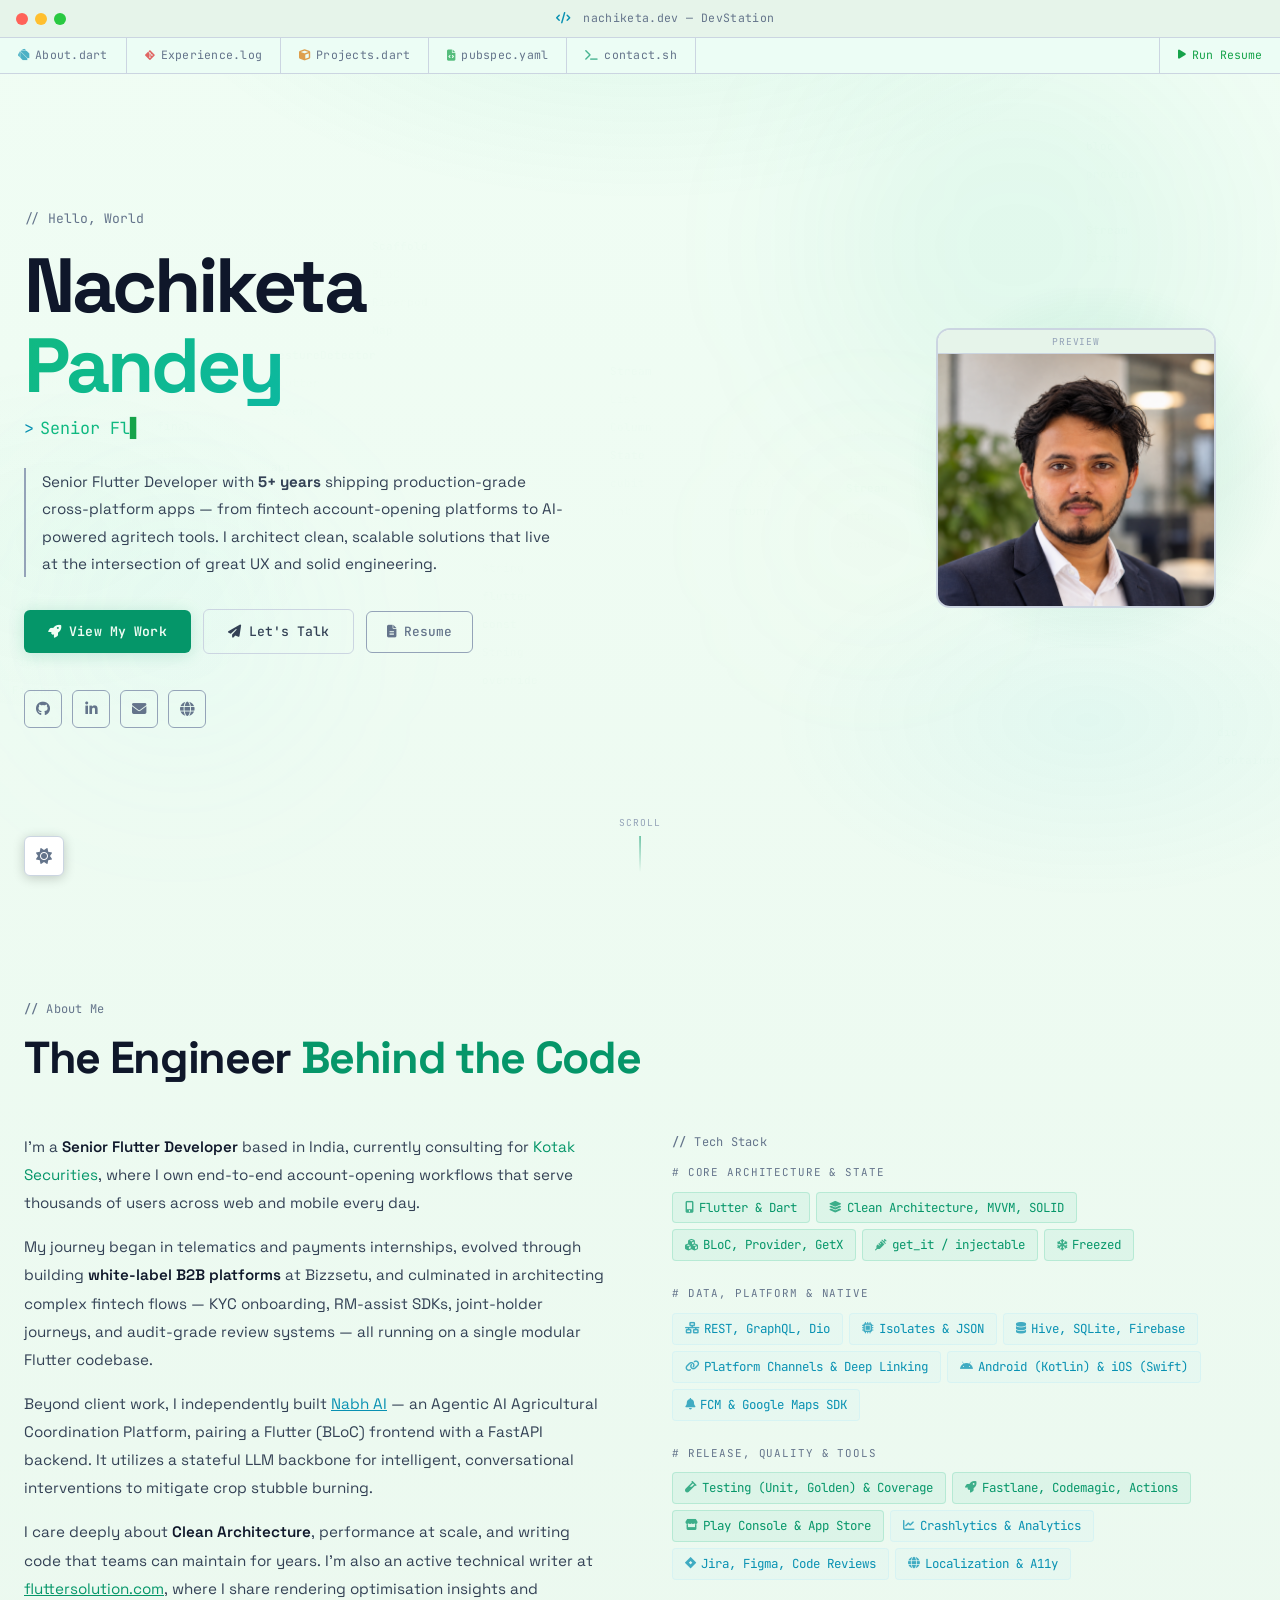
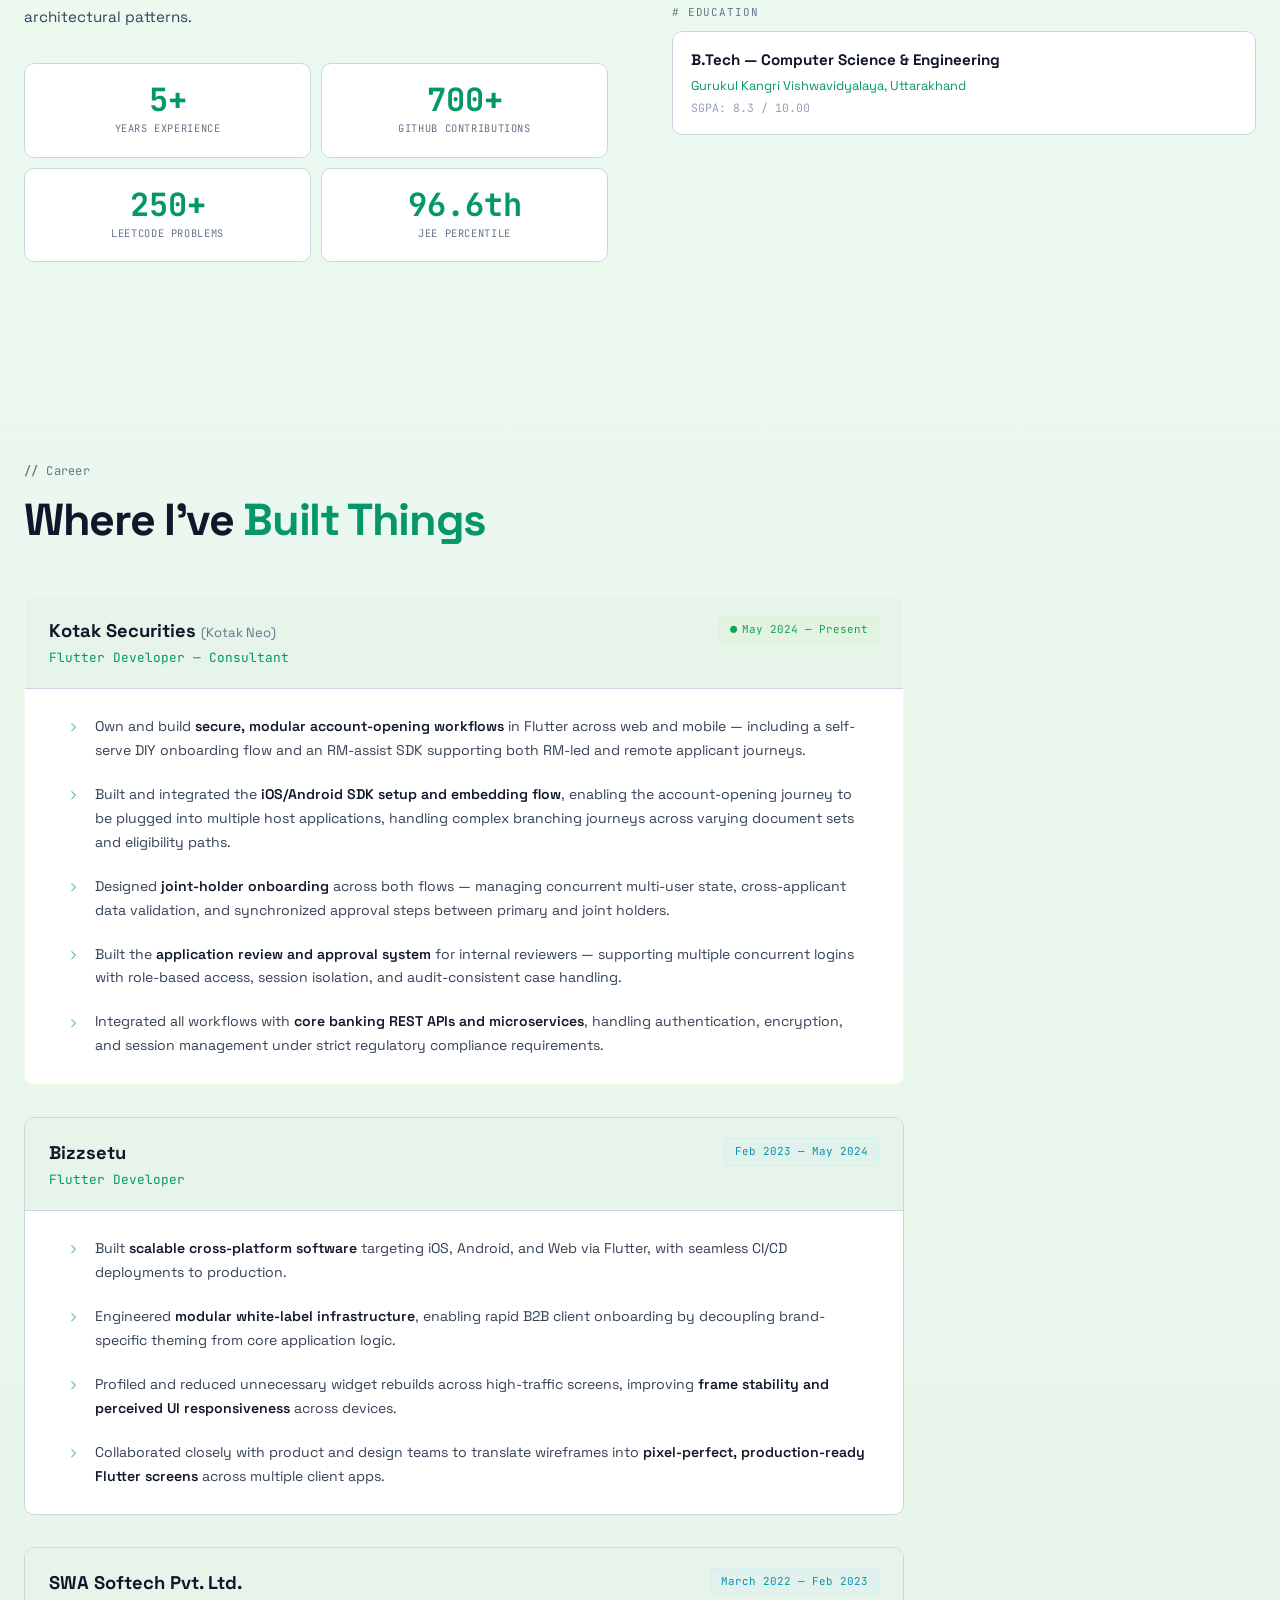
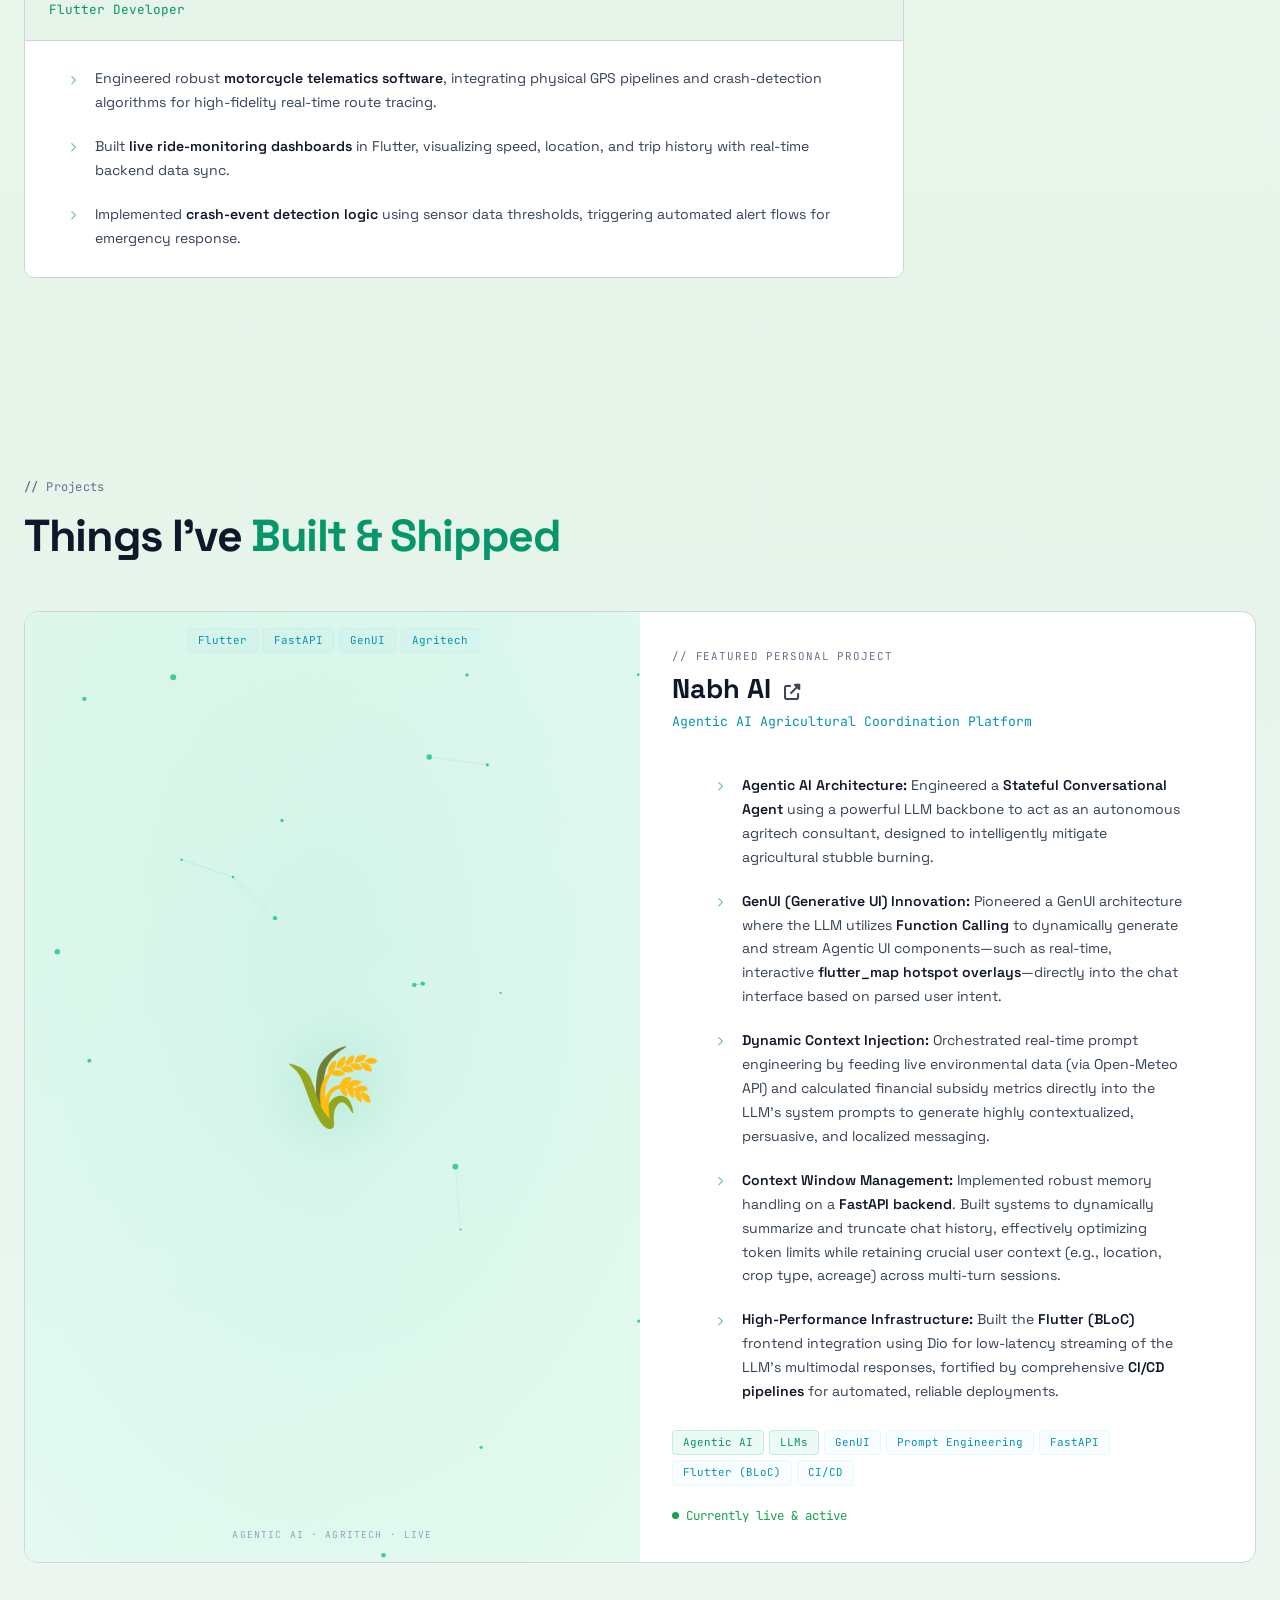
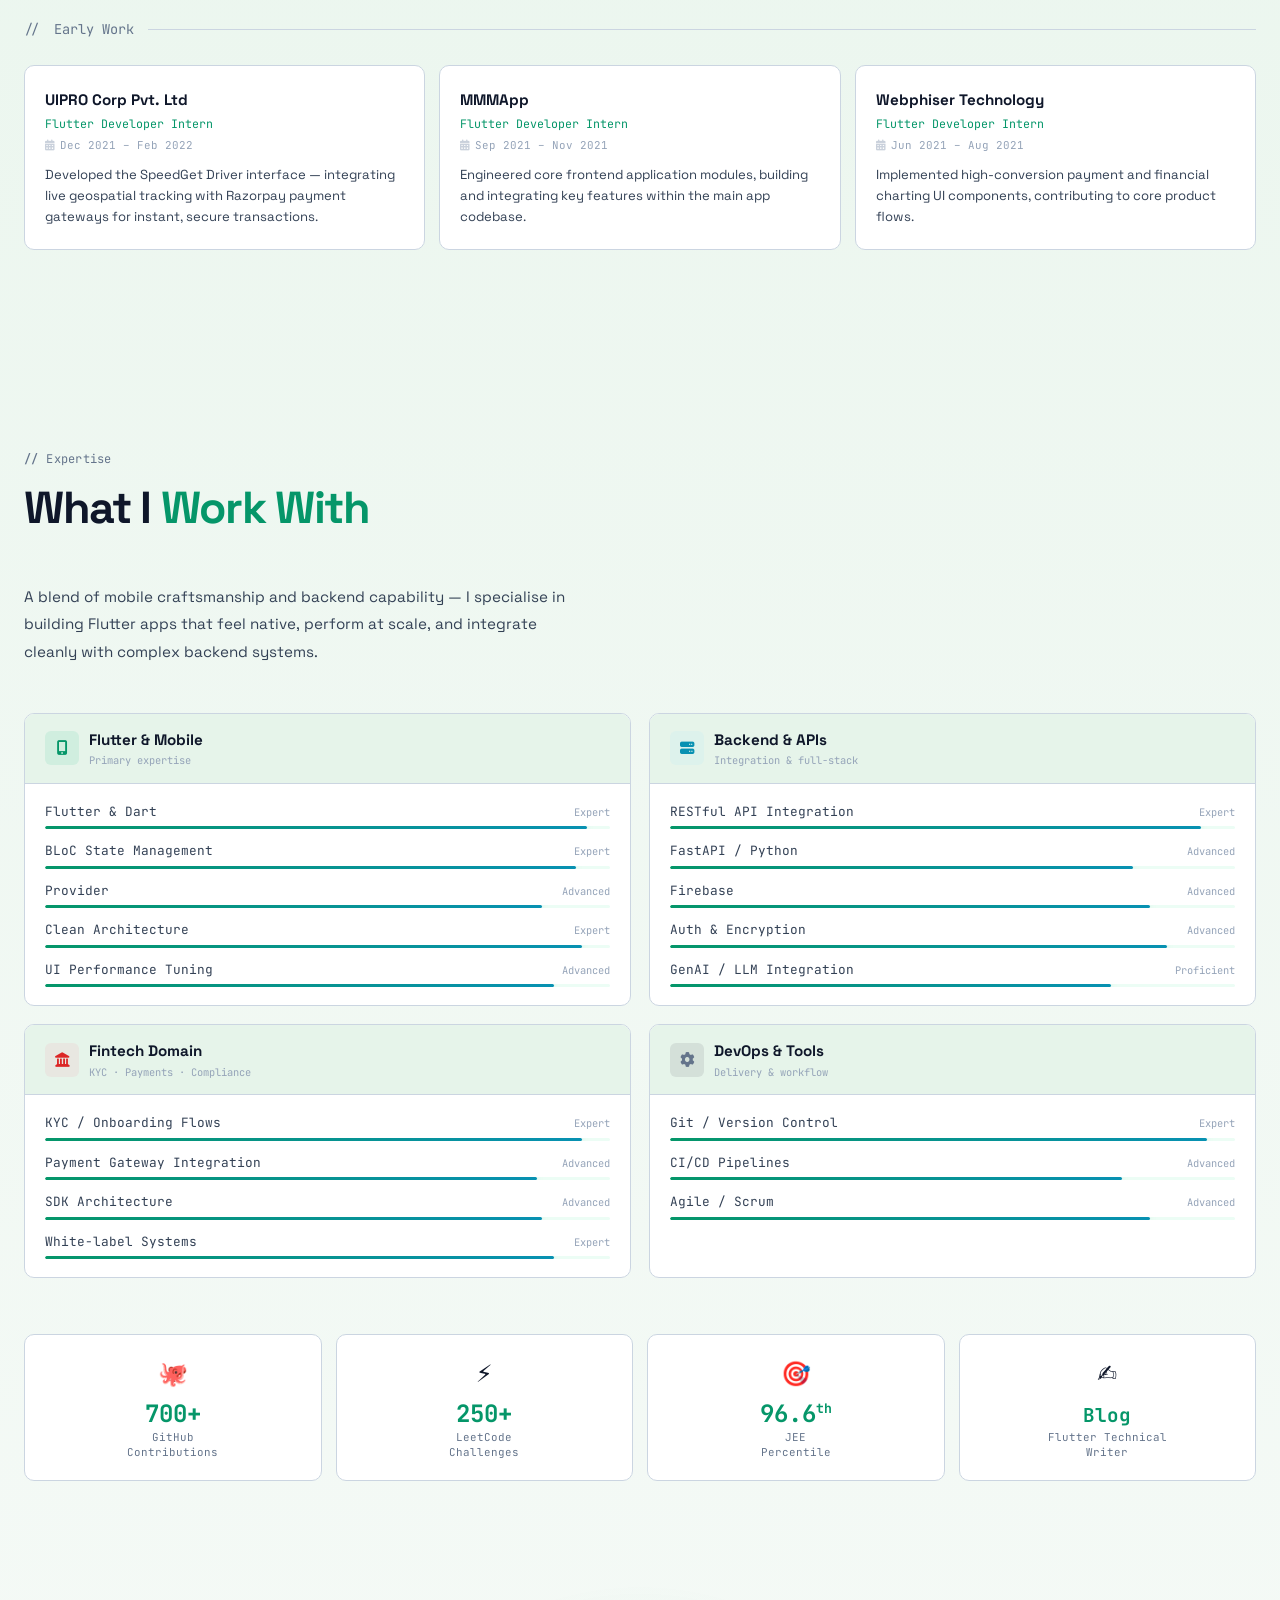
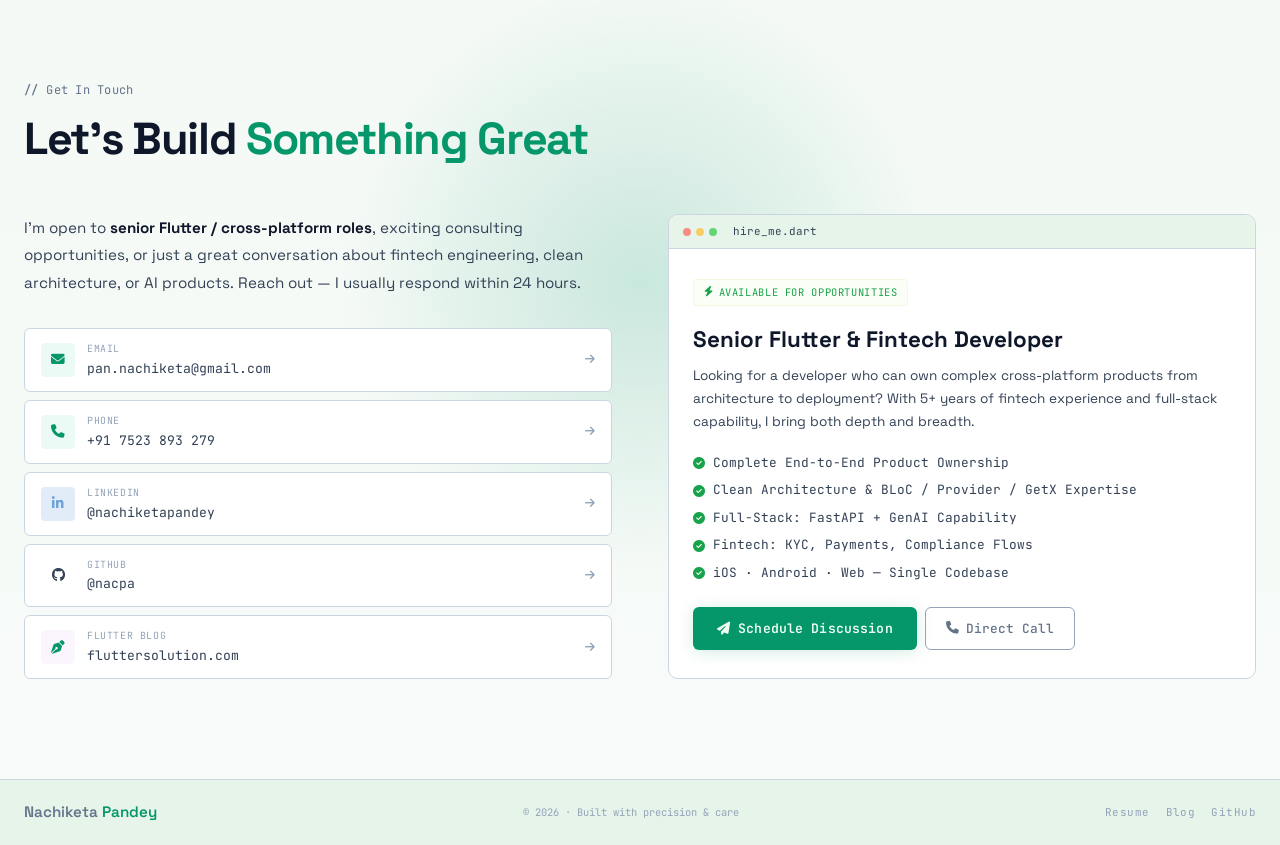
==== commit 378f29dd: "version update" ====
--- a/index.html
+++ b/index.html
@@ -1,5 +1,5 @@
 <!DOCTYPE html>
-<html lang="en" data-theme="dark">
+<html lang="en" data-theme="light">
 
 <head>
   <meta charset="UTF-8" />
@@ -18,7 +18,13 @@
   <link rel="icon" type="image/svg+xml" href="./favicon.svg" />
   <link rel="alternate icon" href="./favicon.svg" />
   <link rel="stylesheet" href="https://cdnjs.cloudflare.com/ajax/libs/font-awesome/6.4.0/css/all.min.css" />
-  <link rel="stylesheet" href="./portfolio.css" />
+  <script>
+    (function () {
+      var savedTheme = localStorage.getItem('theme') || 'light';
+      document.documentElement.setAttribute('data-theme', savedTheme);
+    })();
+  </script>
+  <link rel="stylesheet" href="./portfolio.css?v=7.0" />
   <!-- PostHog Analytics -->
   <script>
     !function (t, e) { var o, n, p, r; e.__SV || (window.posthog && window.posthog.__loaded) || (window.posthog = e, e._i = [], e.init = function (i, s, a) { function g(t, e) { var o = e.split("."); 2 == o.length && (t = t[o[0]], e = o[1]), t[e] = function () { t.push([e].concat(Array.prototype.slice.call(arguments, 0))) } } p || ((p = t.createElement("script")).type = "text/javascript", p.crossOrigin = "anonymous", p.async = !0, p.src = s.api_host.replace(".i.posthog.com", "-assets.i.posthog.com") + "/static/array.js", p.onerror = function () { p = null }, (r = t.getElementsByTagName("script")[0]).parentNode.insertBefore(p, r)); var u = e; for (void 0 !== a ? u = e[a] = [] : a = "posthog", u.people = u.people || [], Object.defineProperty(u, "toString", { configurable: !0, enumerable: !0, writable: !0, value: function (t) { var e = "posthog"; return "posthog" !== a && (e += "." + a), t || (e += " (stub)"), e } }), Object.defineProperty(u.people, "toString", { configurable: !0, enumerable: !0, writable: !0, value: function () { return u.toString(1) + ".people (stub)" } }), o = "Tl Ml El Il Al init Xl tu Jl Kl nu ho Yl au Gl capture getExtension eu xl vu calculateEventProperties du register register_once register_for_session unregister unregister_for_session gu Ql cu getFeatureFlag getFeatureFlagPayload getFeatureFlagResult getAllFeatureFlags isFeatureEnabled reloadFeatureFlags updateFlags updateEarlyAccessFeatureEnrollment getEarlyAccessFeatures on onFeatureFlags onSurveysLoaded onSessionId getSurveys getActiveMatchingSurveys renderSurvey displaySurvey cancelPendingSurvey canRenderSurvey canRenderSurveyAsync mu identify setPersonProperties unsetPersonProperties group resetGroups setGroupPropertiesForFlags resetGroupPropertiesForFlags reset yu shutdown setIdentity clearIdentity get_distinct_id getGroups get_session_id get_session_replay_url alias set_config startSessionRecording stopSessionRecording sessionRecordingStarted captureException addExceptionStep captureLog startExceptionAutocapture stopExceptionAutocapture loadToolbar get_property getSessionProperty fu uu createPersonProfile setInternalOrTestUser pu Fl Ol opt_in_capturing opt_out_capturing has_opted_in_capturing has_opted_out_capturing get_explicit_consent_status is_capturing clear_opt_in_out_capturing ou debug do ts getPageViewId captureTraceFeedback captureTraceMetric zl".split(" "), n = 0; n < o.length; n++)g(u, o[n]); e._i.push([i, s, a]) }, e.__SV = 1) }(document, window.posthog || []);
@@ -1386,7 +1392,7 @@
           columns.forEach(col => {
             col.tokens.forEach(token => {
               const y = (col.y + token.offset) % (canvas.height + 100);
-              ctx.fillStyle = `rgba(199, 146, 234, ${token.alpha})`;
+              ctx.fillStyle = `rgba(16, 185, 129, ${token.alpha})`;
               ctx.fillText(token.text, col.x, y);
             });
             col.y += col.speed;
@@ -1409,11 +1415,11 @@
 
         // ── Theme Toggle ────────────────────────────────
         const themeToggle = document.getElementById('theme-toggle');
-        let currentTheme = localStorage.getItem('theme') || 'dark';
+        let currentTheme = localStorage.getItem('theme') || 'light';
         document.documentElement.setAttribute('data-theme', currentTheme);
 
         themeToggle.addEventListener('click', () => {
-          currentTheme = currentTheme === 'dark' ? 'light' : 'dark';
+          currentTheme = currentTheme === 'light' ? 'dark' : 'light';
           document.documentElement.setAttribute('data-theme', currentTheme);
           localStorage.setItem('theme', currentTheme);
         });
@@ -1447,7 +1453,7 @@
             nCtx.clearRect(0, 0, nWidth, nHeight);
 
             // Update and draw nodes
-            nCtx.fillStyle = 'rgba(139, 92, 246, 0.6)';
+            nCtx.fillStyle = 'rgba(16, 185, 129, 0.75)';
             nNodes.forEach(node => {
               node.x += node.vx;
               node.y += node.vy;
@@ -1467,7 +1473,7 @@
                 const dy = nNodes[i].y - nNodes[j].y;
                 const dist = Math.sqrt(dx * dx + dy * dy);
                 if (dist < 80) {
-                  nCtx.strokeStyle = `rgba(139, 92, 246, ${1 - dist / 80})`;
+                  nCtx.strokeStyle = `rgba(6, 182, 212, ${(1 - dist / 80) * 0.8})`;
                   nCtx.beginPath();
                   nCtx.moveTo(nNodes[i].x, nNodes[i].y);
                   nCtx.lineTo(nNodes[j].x, nNodes[j].y);
--- a/portfolio.css
+++ b/portfolio.css
@@ -6,63 +6,63 @@
 
 @import url('https://fonts.googleapis.com/css2?family=Space+Grotesk:wght@400;500;600;700&family=JetBrains+Mono:wght@300;400;500;600;700&display=swap');
 
-/* ─── CSS Custom Properties — Dracula-Inspired Palette ──── */
+/* ─── CSS Custom Properties — Cyber Emerald & Electric Cyan Palette (#10b981) ──── */
 :root {
   /* Backgrounds */
-  --bg-deep: #13111c;
-  --bg: #1a1825;
-  --bg-surface: #211f2e;
-  --bg-elevated: #2a2739;
-  --bg-highlight: #332f45;
-  --bg-overlay: rgba(19, 17, 28, 0.95);
+  --bg-deep: #080c10;
+  --bg: #0d131a;
+  --bg-surface: #131c24;
+  --bg-elevated: #1a2632;
+  --bg-highlight: #233342;
+  --bg-overlay: rgba(8, 12, 16, 0.95);
 
   /* Foreground */
-  --fg: #e8e4f0;
-  --fg-muted: #a9a5b8;
-  --fg-dim: #6e6a7c;
-  --fg-faint: #3d3a4d;
+  --fg: #e6edf3;
+  --fg-muted: #94a3b8;
+  --fg-dim: #64748b;
+  --fg-faint: #334155;
 
   /* Syntax Colors */
-  --syn-keyword: #c792ea;
-  /* purple — class, const, final */
-  --syn-string: #c3e88d;
-  /* green — string values */
-  --syn-function: #ffcb6b;
-  /* orange/gold — function names */
-  --syn-type: #89ddff;
-  /* cyan — type names */
-  --syn-comment: #546e7a;
-  /* blue-gray — comments */
-  --syn-variable: #eeffff;
-  /* white — variables */
-  --syn-number: #f78c6c;
-  /* coral — numbers */
-  --syn-tag: #ff5370;
-  /* red — tags, errors */
-  --syn-operator: #89ddff;
+  --syn-keyword: #10b981;
+  /* electric emerald — class, const, final */
+  --syn-string: #34d399;
+  /* mint green — string values */
+  --syn-function: #38bdf8;
+  /* bright sky blue — function names */
+  --syn-type: #06b6d4;
+  /* electric cyan — type names */
+  --syn-comment: #64748b;
+  /* slate — comments */
+  --syn-variable: #f1f5f9;
+  /* clean white — variables */
+  --syn-number: #f59e0b;
+  /* amber — numbers */
+  --syn-tag: #f43f5e;
+  /* rose — tags, errors */
+  --syn-operator: #06b6d4;
   /* cyan — operators */
-  --syn-property: #f0c674;
-  /* yellow — properties */
-  --syn-decorator: #82aaff;
-  /* blue — decorators, links */
-
-  /* Accent */
-  --accent: #c792ea;
-  --accent-glow: rgba(199, 146, 234, 0.25);
-  --accent-secondary: #89ddff;
-  --accent-success: #c3e88d;
-  --accent-warning: #ffcb6b;
-  --accent-error: #ff5370;
+  --syn-property: #fbbf24;
+  /* warm amber — properties */
+  --syn-decorator: #2dd4bf;
+  /* teal — decorators, links */
+
+  /* Accent - #10b981 */
+  --accent: #10b981;
+  --accent-glow: rgba(16, 185, 129, 0.25);
+  --accent-secondary: #06b6d4;
+  --accent-success: #34d399;
+  --accent-warning: #f59e0b;
+  --accent-error: #f43f5e;
 
   /* UI Chrome */
-  --chrome-bg: #0d0b14;
-  --chrome-border: #2a2739;
-  --tab-active-bg: #1a1825;
-  --tab-inactive-bg: #110f1a;
-  --tab-border: #2a2739;
-  --gutter-bg: rgba(0, 0, 0, 0.2);
-  --gutter-text: #3d3a4d;
-  --selection: rgba(199, 146, 234, 0.15);
+  --chrome-bg: #06090d;
+  --chrome-border: #1e293b;
+  --tab-active-bg: #0d131a;
+  --tab-inactive-bg: #090e13;
+  --tab-border: #1e293b;
+  --gutter-bg: rgba(0, 0, 0, 0.25);
+  --gutter-text: #475569;
+  --selection: rgba(16, 185, 129, 0.2);
 
   /* Typography */
   --font-display: 'Space Grotesk', system-ui, sans-serif;
@@ -85,8 +85,8 @@
   --radius-full: 9999px;
 
   /* Shooting star color */
-  --star-color: rgba(95, 145, 255, 0.4);
-  --star-trail: rgba(105, 155, 255, 0.4);
+  --star-color: rgba(6, 182, 212, 0.45);
+  --star-trail: rgba(16, 185, 129, 0.4);
 }
 
 .resume-wrapper {
@@ -103,53 +103,53 @@
 
 /* ─── Light Mode ─────────────────────────────────────────── */
 [data-theme="light"] {
-  --bg-deep: #e0e7ff;
-  --bg: #f1f5f9;
+  --bg-deep: #f0fdf4;
+  --bg: #f8fbf9;
   --bg-surface: #ffffff;
-  --bg-elevated: #f8fafc;
-  --bg-highlight: #e2e8f0;
-  --bg-overlay: rgba(241, 245, 249, 0.95);
+  --bg-elevated: #ecfdf5;
+  --bg-highlight: #d1fae5;
+  --bg-overlay: rgba(248, 251, 249, 0.95);
   --fg: #0f172a;
   --fg-muted: #334155;
   --fg-dim: #64748b;
-  --chrome-bg: #cbd5e1;
-  --chrome-border: #94a3b8;
-
-  --accent-primary: #2563eb;
+  --chrome-bg: #e6f4ea;
+  --chrome-border: #cbd5e1;
+
+  --accent-primary: #059669;
   --accent-secondary: #0891b2;
-  --accent-tertiary: #4f46e5;
+  --accent-tertiary: #047857;
   --accent-error: #dc2626;
   --accent-warning: #d97706;
   --accent-success: #16a34a;
-  --accent: #2563eb;
-  --accent-glow: rgba(37, 99, 235, 0.15);
+  --accent: #059669;
+  --accent-glow: rgba(5, 150, 105, 0.18);
 
   --fg-faint: #94a3b8;
-  --syn-keyword: #4f46e5;
-  --syn-string: #16a34a;
-  --syn-function: #d97706;
-  --syn-type: #0284c7;
+  --syn-keyword: #059669;
+  --syn-string: #10b981;
+  --syn-function: #0284c7;
+  --syn-type: #0891b2;
   --syn-comment: #64748b;
   --syn-variable: #0f172a;
   --syn-number: #ea580c;
   --syn-tag: #dc2626;
-  --syn-operator: #0284c7;
+  --syn-operator: #0891b2;
   --syn-property: #b45309;
-  --syn-decorator: #2563eb;
+  --syn-decorator: #059669;
 
   --tab-active-bg: #ffffff;
-  --tab-inactive-bg: #e2e8f0;
+  --tab-inactive-bg: #ecfdf5;
   --tab-border: #cbd5e1;
   --gutter-bg: rgba(0, 0, 0, 0.03);
   --gutter-text: #94a3b8;
-  --selection: rgba(37, 99, 235, 0.2);
-
-  --terminal-bg: #f8fafc;
+  --selection: rgba(5, 150, 105, 0.15);
+
+  --terminal-bg: #ffffff;
   --terminal-border: #cbd5e1;
   --terminal-fg: #0f172a;
 
-  --star-color: rgba(59, 130, 246, 0.3);
-  --star-trail: rgba(14, 165, 233, 0.8);
+  --star-color: rgba(5, 150, 105, 0.25);
+  --star-trail: rgba(16, 185, 129, 0.6);
 }
 
 [data-theme="light"] .title-dot.red {
@@ -181,7 +181,7 @@
 }
 
 [data-theme="light"] .hero-photo-inner img {
-  filter: saturate(1) contrast(1);
+  filter: none;
 }
 
 [data-theme="light"] .dot-grid-bg {
@@ -215,7 +215,7 @@
 
 body {
   font-family: var(--font-body);
-  background: radial-gradient(ellipse at bottom, #1b2735 0%, #090a0f 100%);
+  background: radial-gradient(ellipse at bottom, #0d1721 0%, #06090e 100%);
   background-color: var(--bg-deep);
   color: var(--fg);
   line-height: 1.6;
@@ -225,7 +225,7 @@
 }
 
 [data-theme="light"] body {
-  background: linear-gradient(180deg, #eee8f5 0%, #ddd8eb 50%, #e8e4f0 100%);
+  background: linear-gradient(180deg, #f0fdf4 0%, #e6f4ea 50%, #f8fbf9 100%);
 }
 
 a {
@@ -324,15 +324,16 @@
   pointer-events: none;
   overflow: hidden;
   perspective: 800px;
+  filter: blur(3.5px);
 }
 
 .shooting-star {
   position: absolute;
-  width: 100px;
-  height: 2px;
+  width: 130px;
+  height: 3px;
   background: linear-gradient(90deg, var(--star-color), transparent);
   border-radius: 999px;
-  filter: blur(2px);
+  filter: blur(4px);
   opacity: 0;
 }
 
@@ -341,29 +342,31 @@
   position: absolute;
   top: 50%;
   transform: translateY(-50%);
-  width: 4px;
-  height: 4px;
+  width: 5px;
+  height: 5px;
   background: #fff;
   border-radius: 50%;
-  box-shadow: 0 0 10px 2px var(--star-color),
-    0 0 20px 4px var(--star-color);
+  filter: blur(2px);
+  box-shadow: 0 0 16px 4px var(--star-color),
+    0 0 32px 8px var(--star-color);
 }
 
 @keyframes shootingStar3D {
   0% {
     transform: translate3d(20vw, -20vh, -500px) rotate(-45deg) scale(0.2);
     opacity: 0;
+    filter: blur(4px);
   }
 
   10% {
-    opacity: 1;
-    filter: blur(1px);
+    opacity: 0.7;
+    filter: blur(3.5px);
   }
 
   100% {
     transform: translate3d(-150vw, 150vh, 400px) rotate(-45deg) scale(3);
     opacity: 0;
-    filter: blur(5px);
+    filter: blur(9px);
   }
 }
 
@@ -772,16 +775,20 @@
 .nav-mobile {
   display: none;
   position: fixed;
-  top: 74px;
+  top: 66px;
   left: 0;
   right: 0;
   z-index: 9998;
-  background: var(--bg-overlay);
-  backdrop-filter: blur(20px);
-  -webkit-backdrop-filter: blur(20px);
+  background: #080b10;
   padding: 16px;
   flex-direction: column;
   border-bottom: 1px solid var(--chrome-border);
+  box-shadow: 0 16px 36px rgba(0, 0, 0, 0.75);
+}
+
+[data-theme="light"] .nav-mobile {
+  background: #ffffff;
+  box-shadow: 0 16px 36px rgba(0, 0, 0, 0.12);
 }
 
 .nav-mobile.open {
@@ -870,8 +877,8 @@
 }
 
 .code-panel:hover {
-  border-color: rgba(199, 146, 234, 0.3);
-  box-shadow: 0 8px 40px rgba(0, 0, 0, 0.3), 0 0 30px var(--accent-glow);
+  border-color: rgba(16, 185, 129, 0.35);
+  box-shadow: 0 8px 40px rgba(0, 0, 0, 0.4), 0 0 30px var(--accent-glow);
   transform: translateY(-3px);
 }
 
@@ -935,7 +942,7 @@
 }
 
 .glass-card:hover {
-  border-color: rgba(199, 146, 234, 0.3);
+  border-color: rgba(16, 185, 129, 0.35);
   box-shadow: 0 8px 32px rgba(0, 0, 0, 0.3);
   transform: translateY(-3px);
 }
@@ -956,8 +963,8 @@
 }
 
 .chip.primary-chip {
-  background: rgba(199, 146, 234, 0.08);
-  border-color: rgba(199, 146, 234, 0.2);
+  background: rgba(16, 185, 129, 0.08);
+  border-color: rgba(16, 185, 129, 0.2);
   color: var(--accent);
 }
 
@@ -1006,9 +1013,9 @@
   position: absolute;
   inset: 0;
   background:
-    radial-gradient(ellipse 70% 50% at 50% -5%, rgba(199, 146, 234, 0.08) 0%, transparent 55%),
-    radial-gradient(ellipse 50% 40% at 85% 80%, rgba(137, 221, 255, 0.04) 0%, transparent 50%),
-    radial-gradient(ellipse 40% 40% at 5% 60%, rgba(195, 232, 141, 0.03) 0%, transparent 50%);
+    radial-gradient(ellipse 70% 50% at 50% -5%, rgba(16, 185, 129, 0.08) 0%, transparent 55%),
+    radial-gradient(ellipse 50% 40% at 85% 80%, rgba(6, 182, 212, 0.05) 0%, transparent 50%),
+    radial-gradient(ellipse 40% 40% at 5% 60%, rgba(52, 211, 153, 0.03) 0%, transparent 50%);
   z-index: 0;
   pointer-events: none;
 }
@@ -1026,7 +1033,7 @@
 .hero-orb-1 {
   width: 400px;
   height: 400px;
-  background: rgba(199, 146, 234, 0.06);
+  background: rgba(16, 185, 129, 0.06);
   top: 5%;
   right: 5%;
 }
@@ -1112,7 +1119,9 @@
 
 .hero-name .name-highlight {
   display: block;
-  color: var(--accent);
+  background: linear-gradient(135deg, #10b981 0%, #06b6d4 100%);
+  -webkit-background-clip: text;
+  -webkit-text-fill-color: transparent;
   position: relative;
 }
 
@@ -1190,7 +1199,7 @@
 
 .btn-primary:hover {
   transform: translateY(-2px);
-  box-shadow: 0 6px 28px rgba(199, 146, 234, 0.4);
+  box-shadow: 0 6px 28px rgba(16, 185, 129, 0.4);
   filter: brightness(1.1);
 }
 
@@ -1212,7 +1221,7 @@
 .btn-secondary:hover {
   border-color: var(--accent);
   color: var(--accent);
-  background: rgba(199, 146, 234, 0.05);
+  background: rgba(16, 185, 129, 0.06);
 }
 
 .btn-ghost {
@@ -1259,7 +1268,7 @@
 .hero-social-link:hover {
   border-color: var(--accent);
   color: var(--accent);
-  background: rgba(199, 146, 234, 0.06);
+  background: rgba(16, 185, 129, 0.08);
   transform: translateY(-2px);
   box-shadow: 0 4px 16px var(--accent-glow);
 }
@@ -1309,14 +1318,14 @@
   width: 100%;
   height: 100%;
   object-fit: cover;
-  object-position: center 25%;
+  object-position: center 15%;
   display: block;
-  filter: saturate(0.85) contrast(1.05);
-  transition: filter 0.5s ease;
+  filter: none;
+  transition: transform 0.5s ease;
 }
 
 .hero-photo-ring:hover .hero-photo-inner img {
-  filter: saturate(1) contrast(1);
+  transform: scale(1.03);
 }
 
 .hero-photo-glow {
@@ -1514,13 +1523,13 @@
 }
 
 .skill-tag.primary-tag {
-  background: rgba(199, 146, 234, 0.07);
-  border: 1px solid rgba(199, 146, 234, 0.18);
+  background: rgba(16, 185, 129, 0.07);
+  border: 1px solid rgba(16, 185, 129, 0.18);
   color: var(--accent);
 }
 
 .skill-tag.primary-tag:hover {
-  background: rgba(199, 146, 234, 0.14);
+  background: rgba(16, 185, 129, 0.15);
   transform: translateY(-1px);
   box-shadow: 0 3px 12px var(--accent-glow);
 }
@@ -1661,7 +1670,7 @@
 
 .timeline-bullet:hover,
 .project-bullet:hover {
-  background: rgba(199, 146, 234, 0.04);
+  background: rgba(16, 185, 129, 0.05);
 }
 
 .bullet-arrow {
@@ -1720,17 +1729,17 @@
 }
 
 .project-featured-card:hover {
-  border-color: rgba(199, 146, 234, 0.3);
-  box-shadow: 0 12px 48px rgba(0, 0, 0, 0.35), 0 0 40px var(--accent-glow);
+  border-color: rgba(16, 185, 129, 0.35);
+  box-shadow: 0 12px 48px rgba(0, 0, 0, 0.4), 0 0 40px var(--accent-glow);
   transform: translateY(-4px);
 }
 
 .project-featured-visual {
   background:
     linear-gradient(135deg,
-      rgba(199, 146, 234, 0.06) 0%,
-      rgba(137, 221, 255, 0.04) 50%,
-      rgba(195, 232, 141, 0.06) 100%),
+      rgba(16, 185, 129, 0.07) 0%,
+      rgba(6, 182, 212, 0.05) 50%,
+      rgba(52, 211, 153, 0.06) 100%),
     var(--bg-deep);
   padding: 40px;
   display: flex;
@@ -1746,14 +1755,14 @@
   content: '';
   position: absolute;
   inset: 0;
-  background: radial-gradient(ellipse 80% 80% at 50% 40%, rgba(199, 146, 234, 0.08), transparent);
+  background: radial-gradient(ellipse 80% 80% at 50% 40%, rgba(16, 185, 129, 0.08), transparent);
 }
 
 .project-visual-icon {
   font-size: 5rem;
   position: relative;
   z-index: 1;
-  filter: drop-shadow(0 0 30px rgba(199, 146, 234, 0.3));
+  filter: drop-shadow(0 0 30px rgba(16, 185, 129, 0.35));
   animation: iconFloat 5s ease-in-out infinite;
 }
 
@@ -2001,7 +2010,7 @@
 }
 
 .skill-cat-icon.blue {
-  background: rgba(199, 146, 234, 0.1);
+  background: rgba(16, 185, 129, 0.1);
   color: var(--accent);
 }
 
@@ -2217,7 +2226,7 @@
   align-items: center;
   justify-content: center;
   font-size: 0.85rem;
-  background: rgba(199, 146, 234, 0.08);
+  background: rgba(16, 185, 129, 0.08);
   color: var(--accent);
   flex-shrink: 0;
 }
@@ -2531,7 +2540,7 @@
 
 .back-to-top:hover {
   transform: translateY(-2px);
-  box-shadow: 0 6px 24px rgba(199, 146, 234, 0.45);
+  box-shadow: 0 6px 24px rgba(16, 185, 129, 0.45);
 }
 
 /* ============================================================
@@ -2660,8 +2669,8 @@
   }
 
   .hero-photo-ring {
-    width: 180px;
-    height: 180px;
+    width: 200px;
+    height: 200px;
   }
 
   .about-stats {
